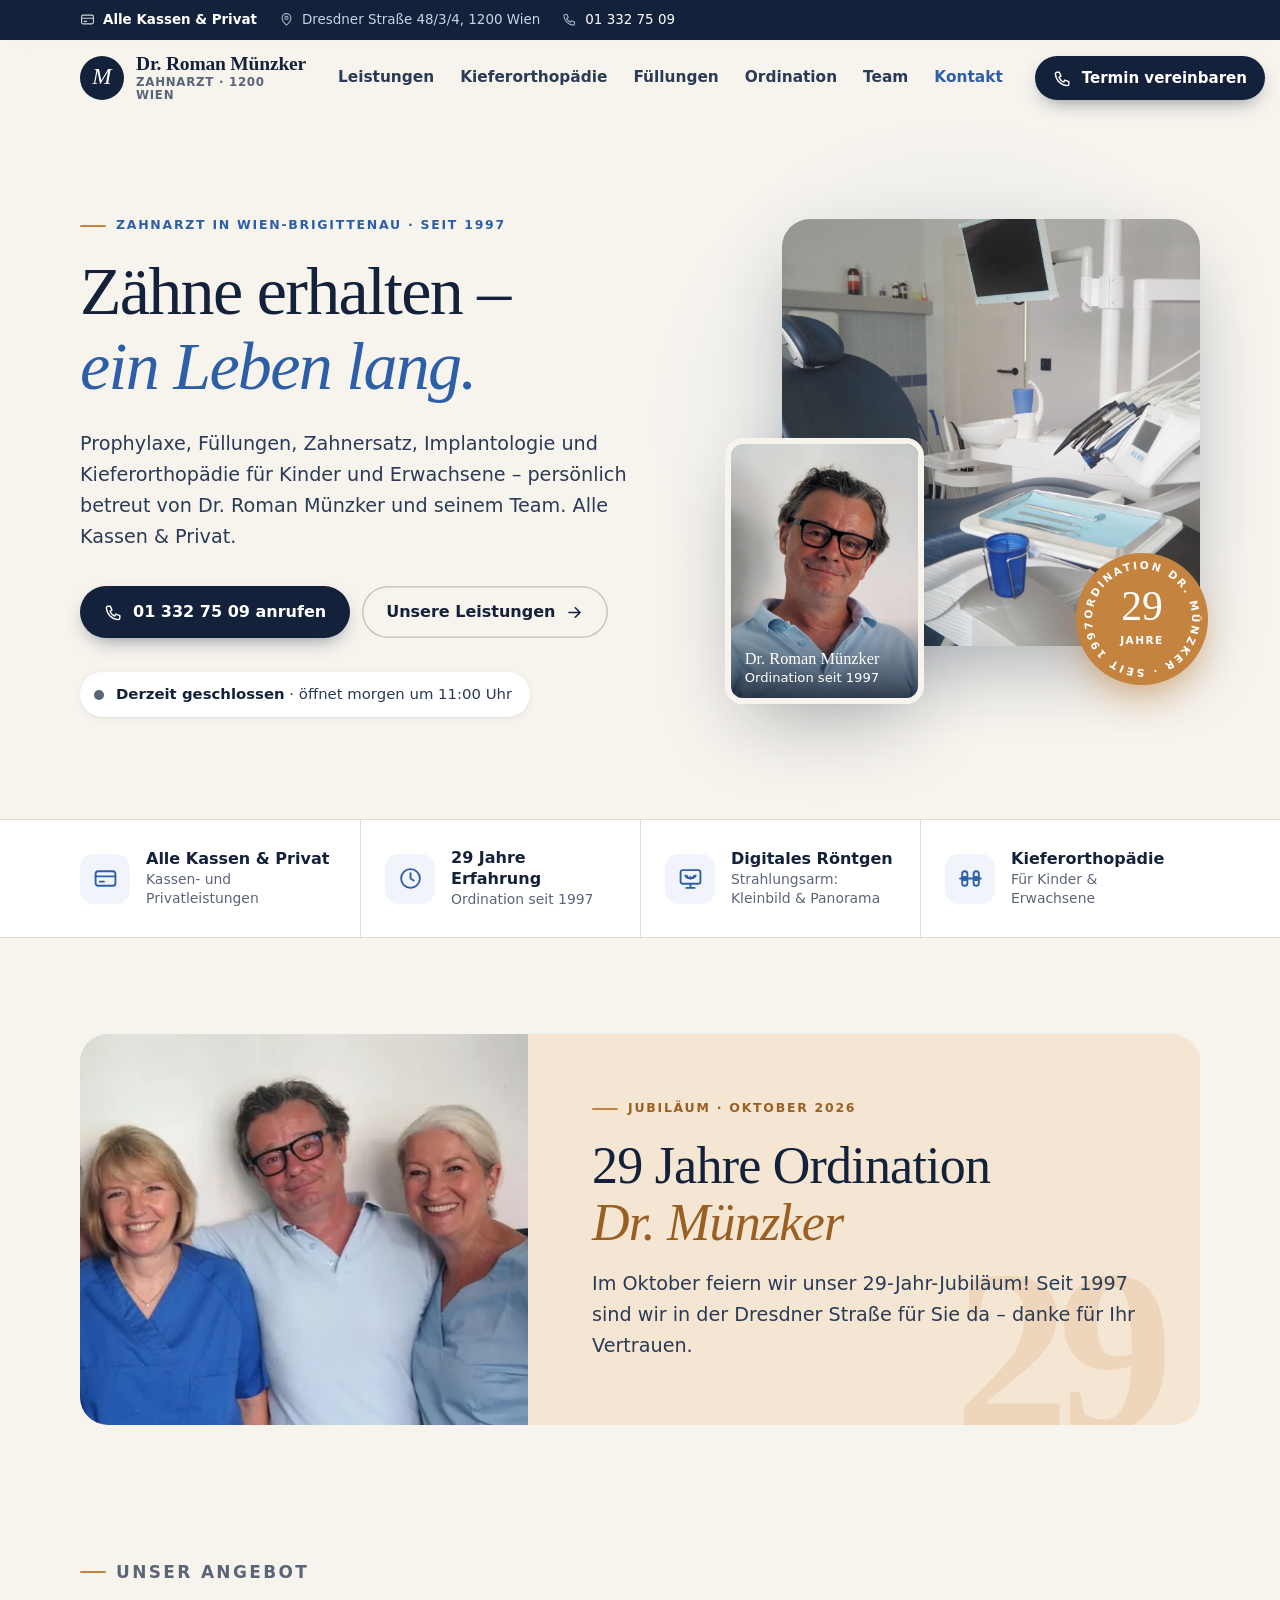
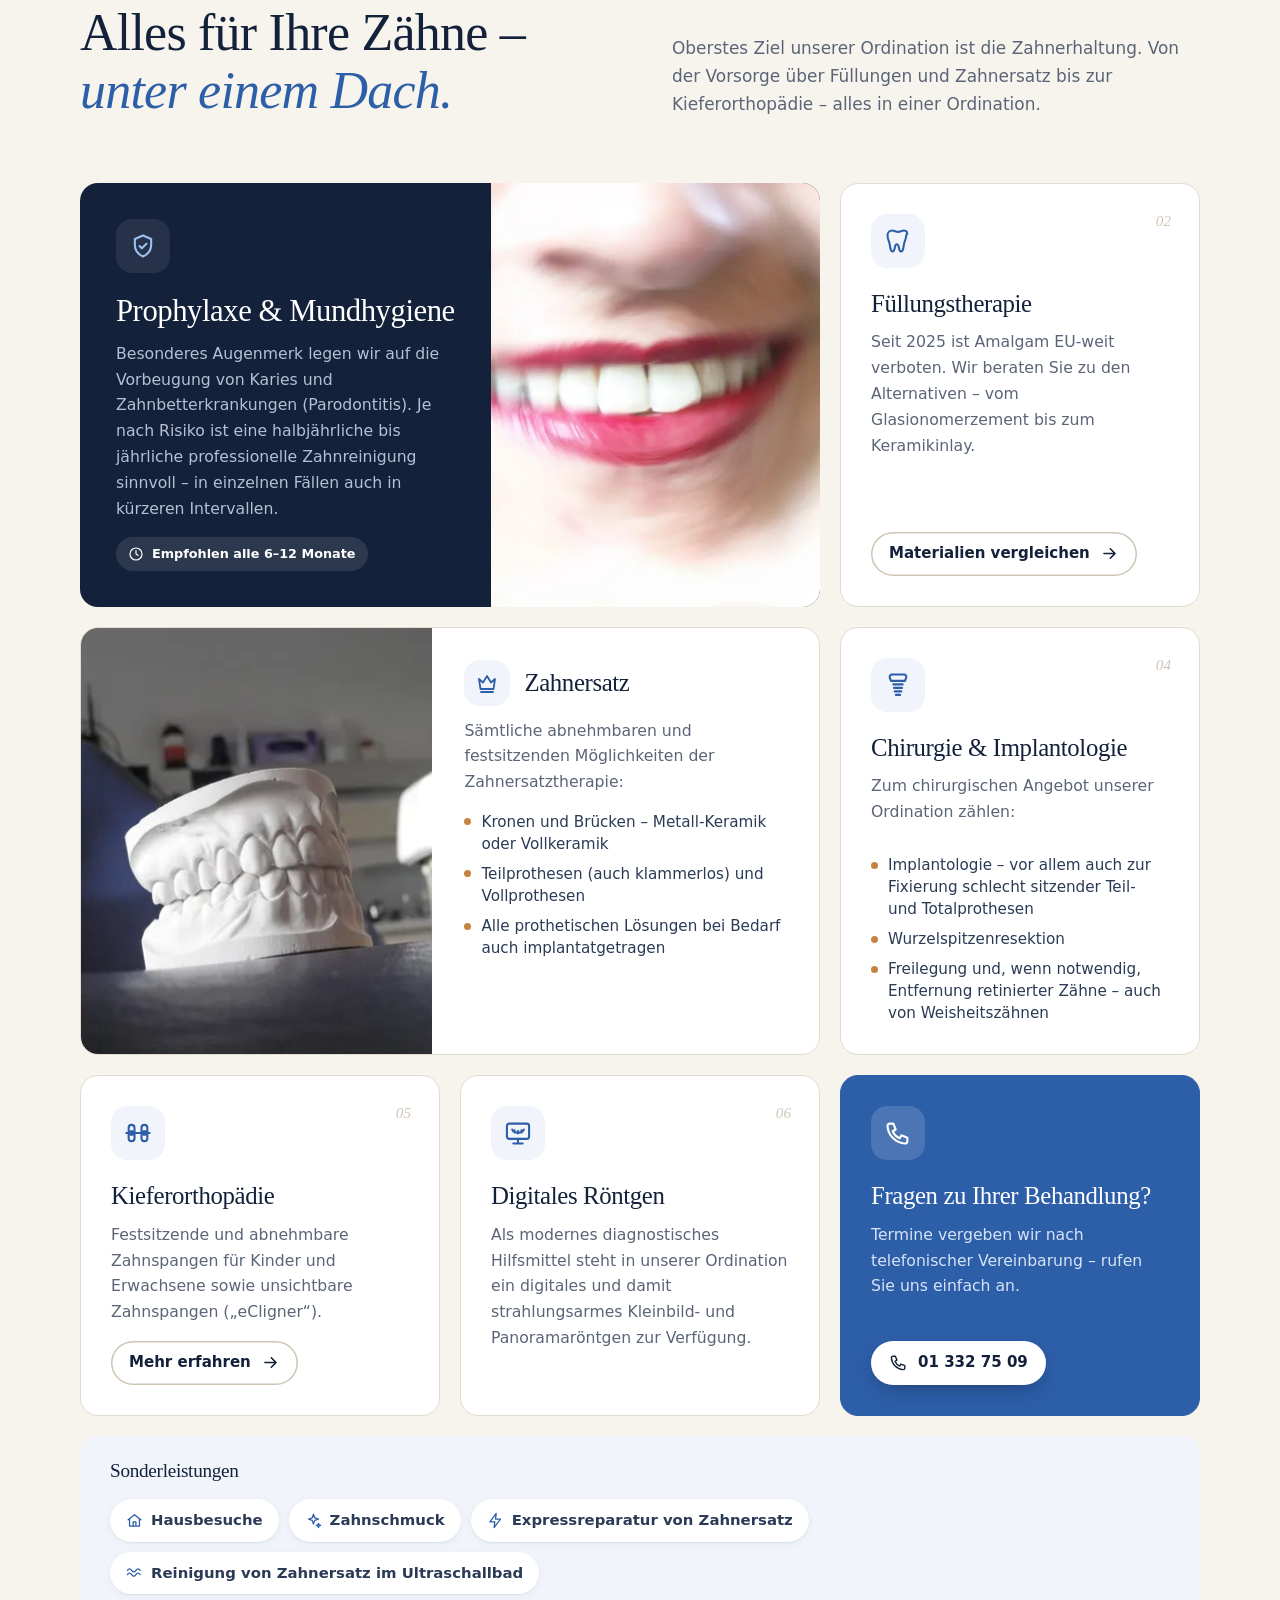
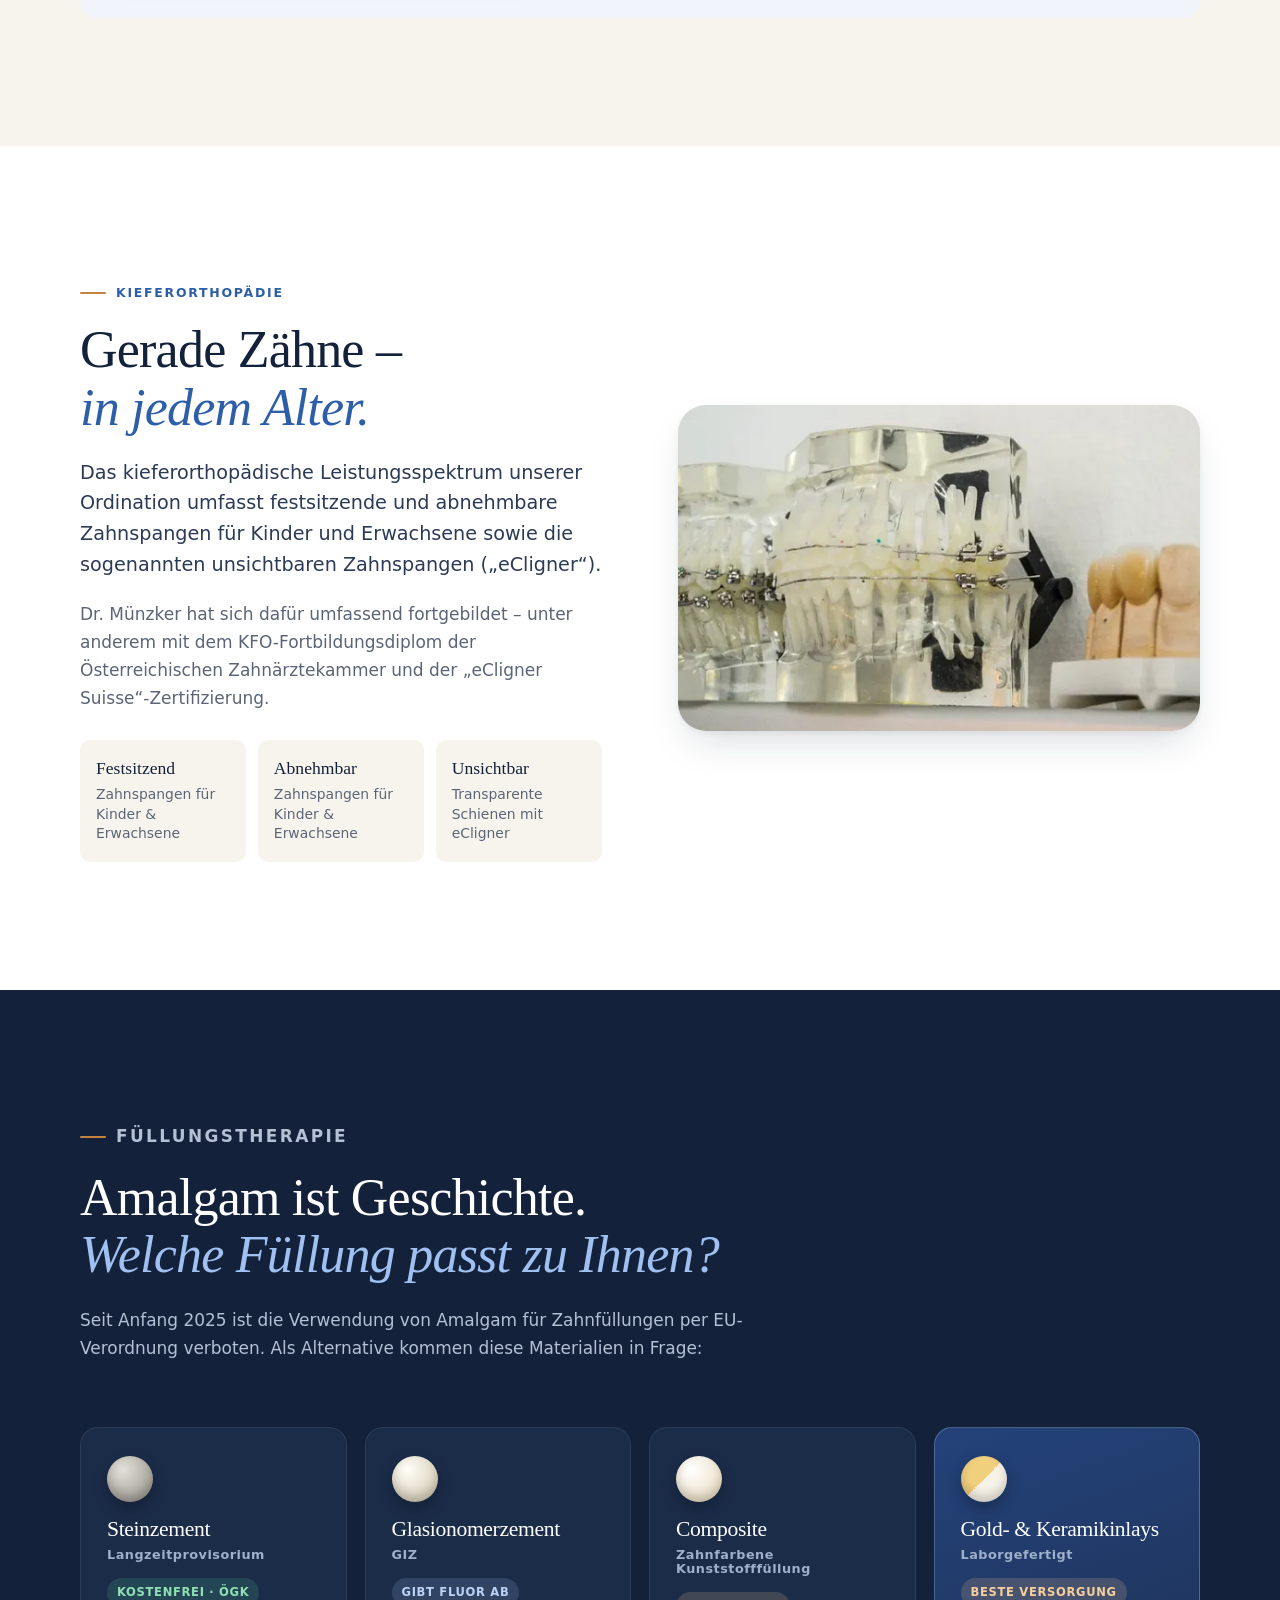
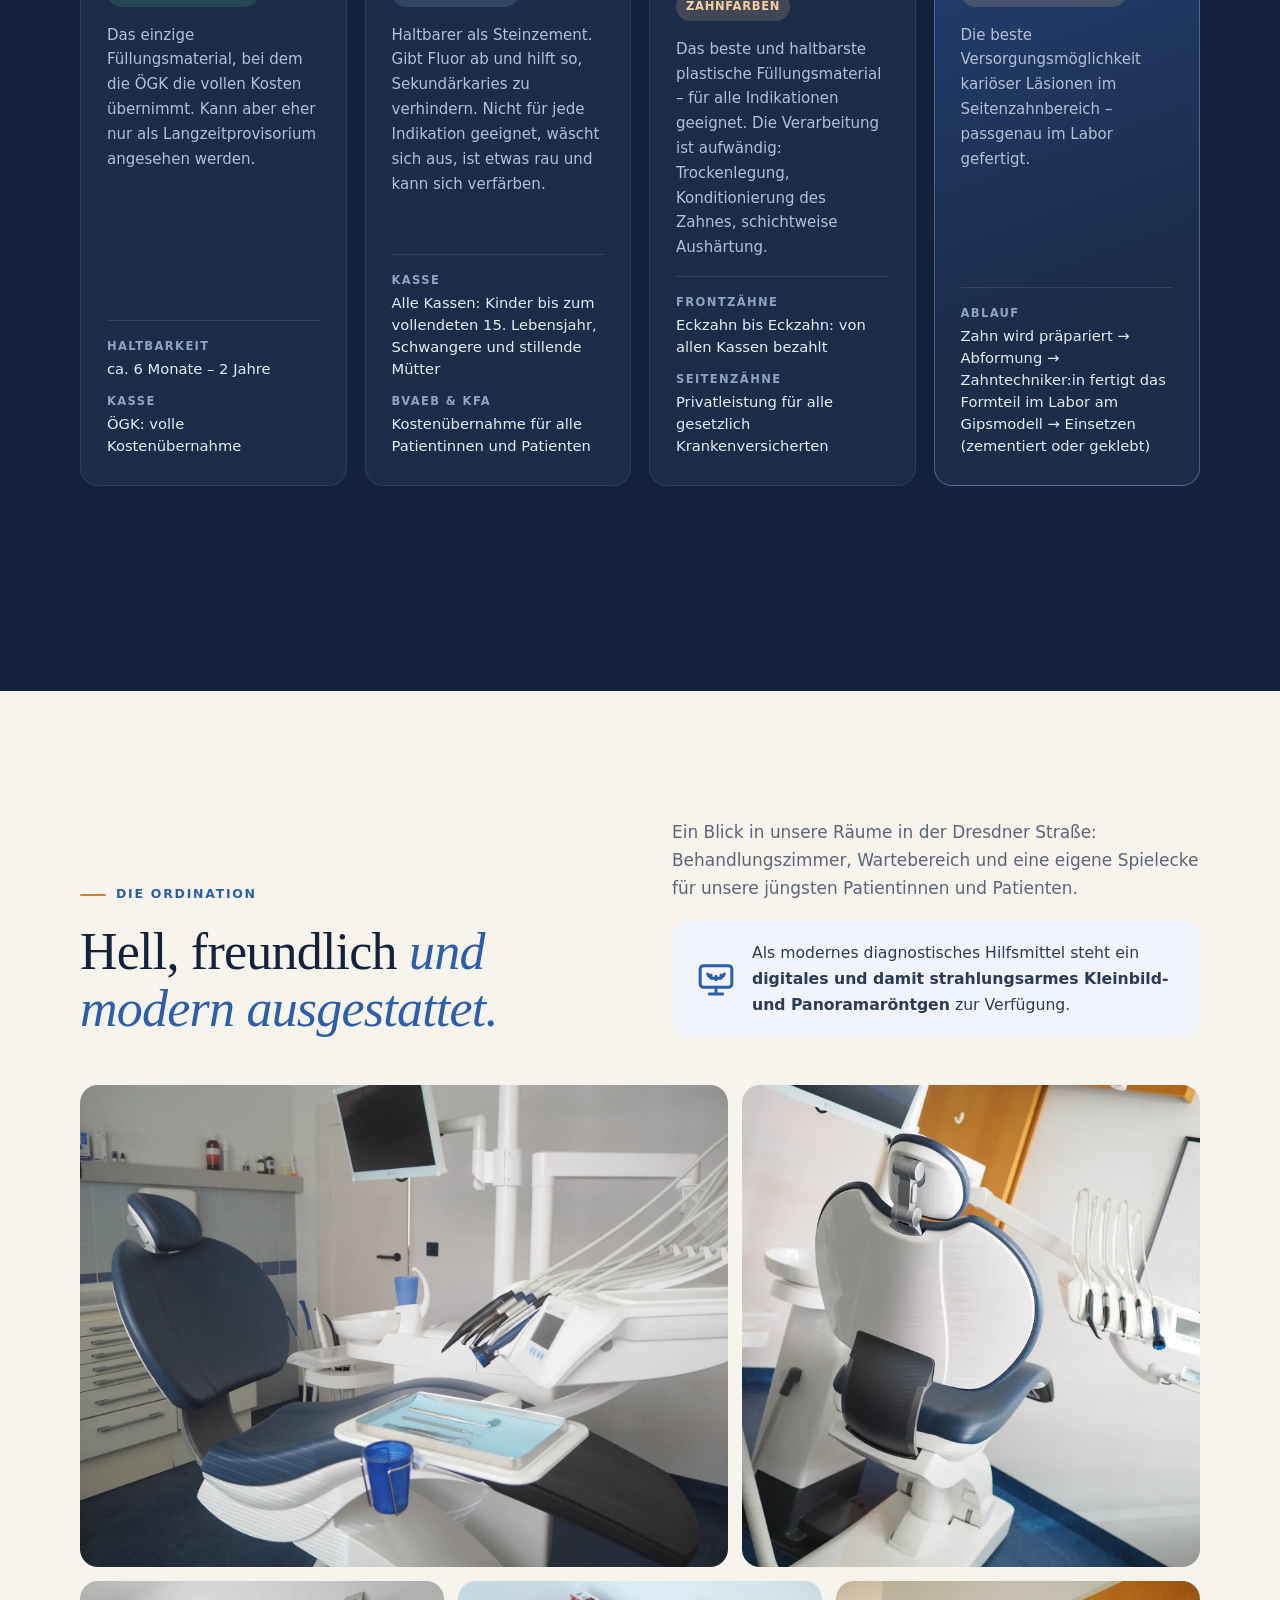
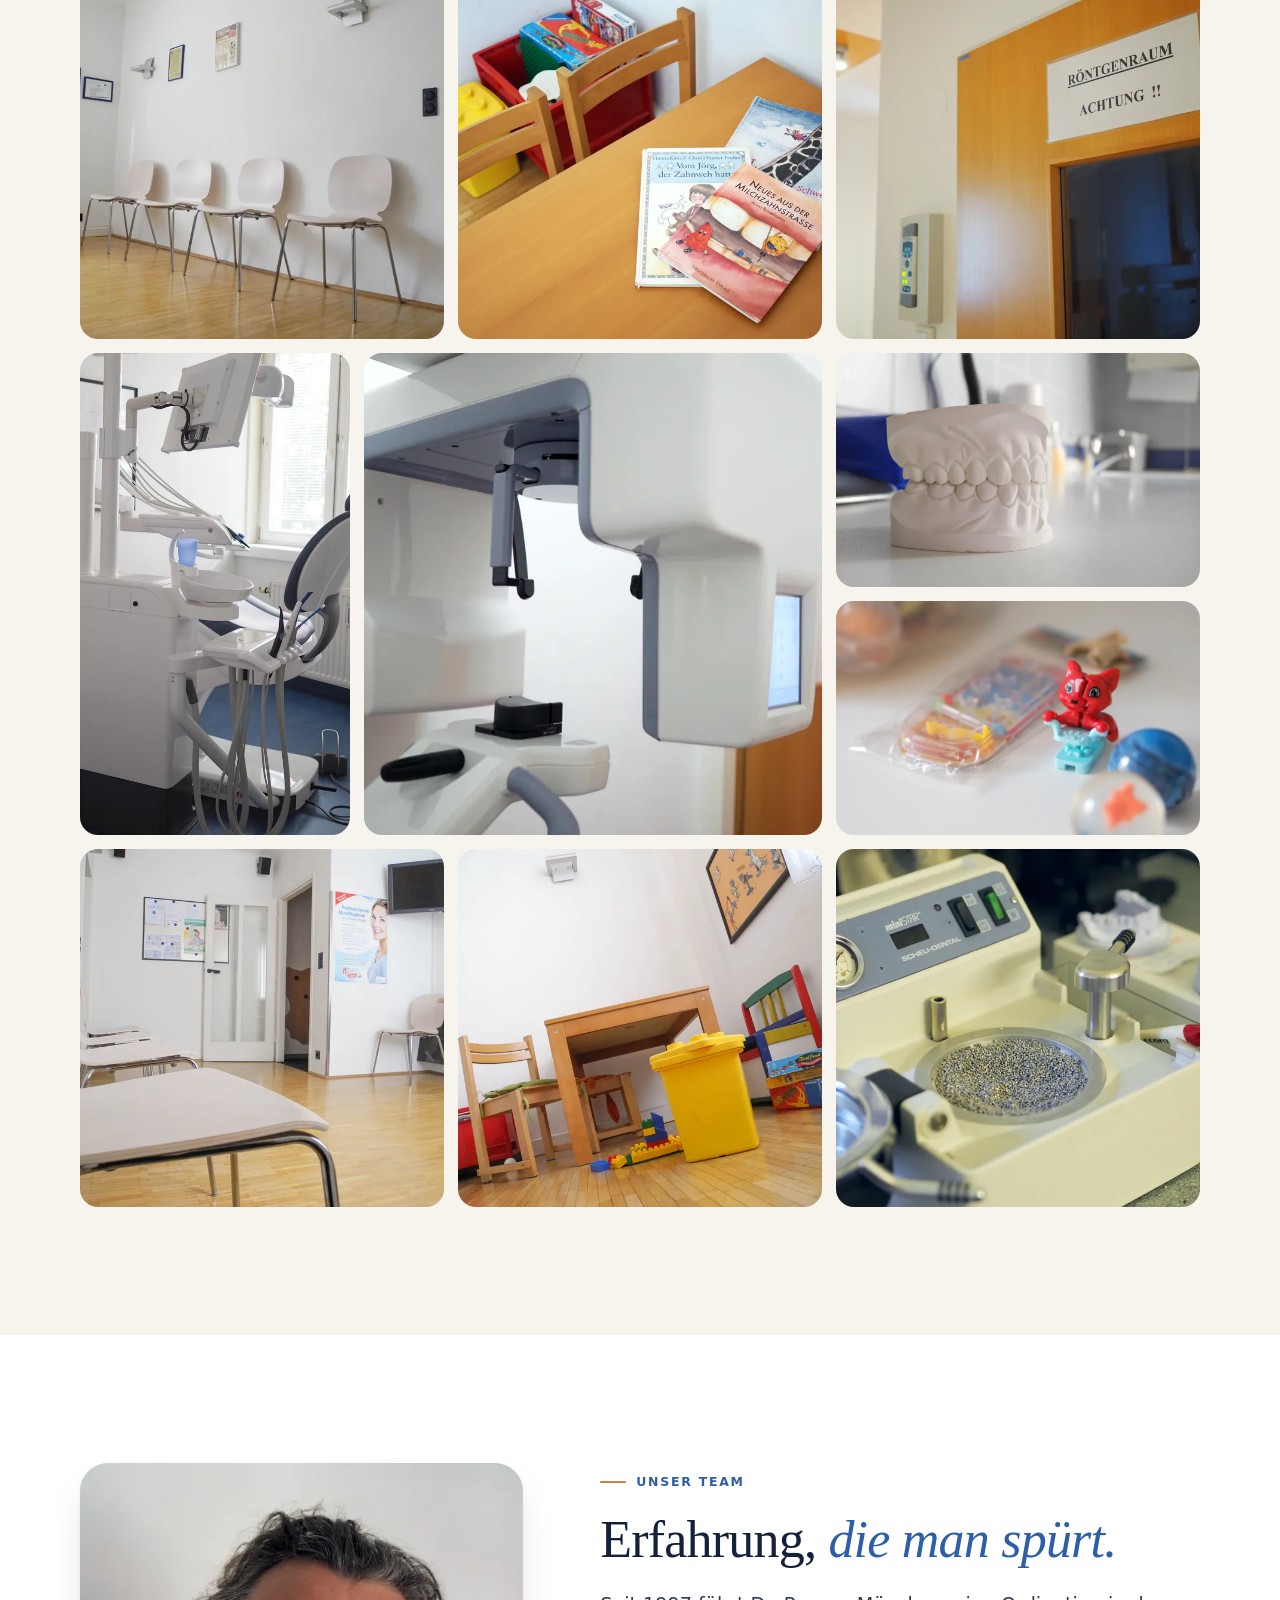
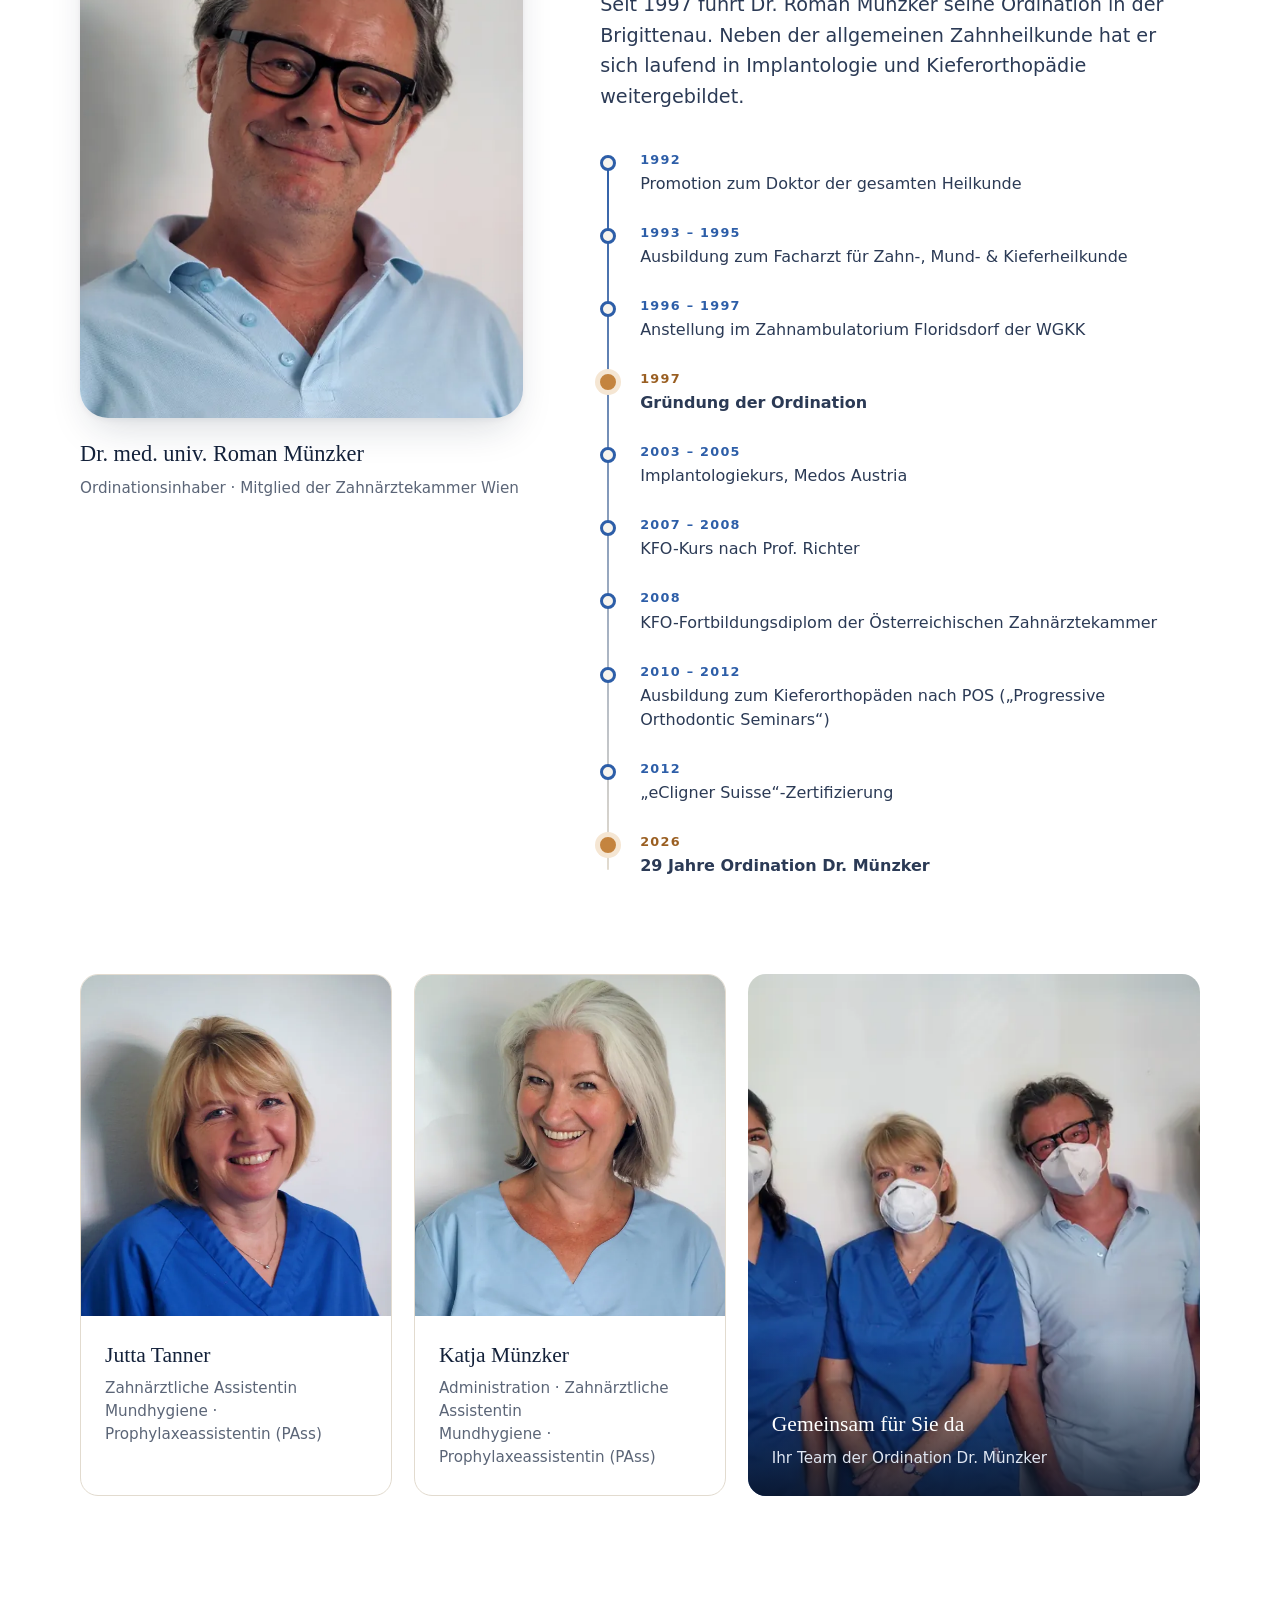
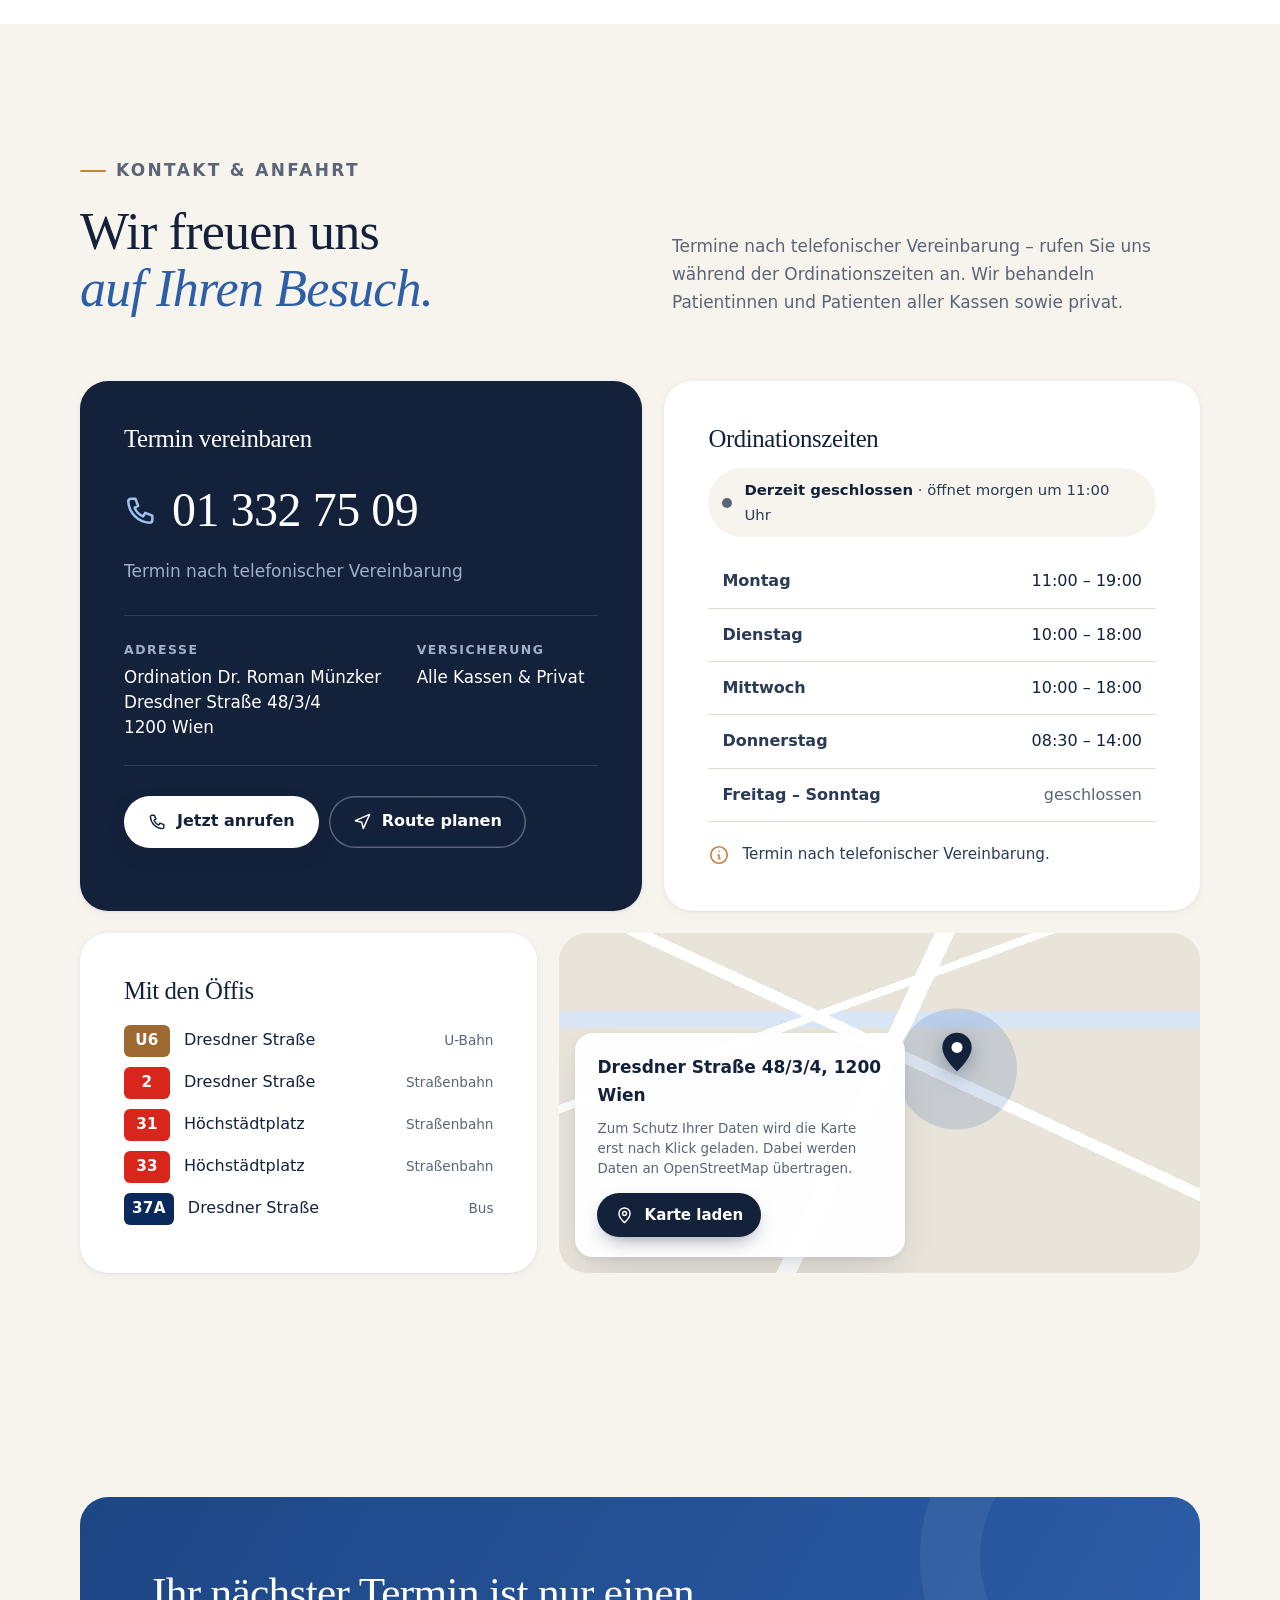
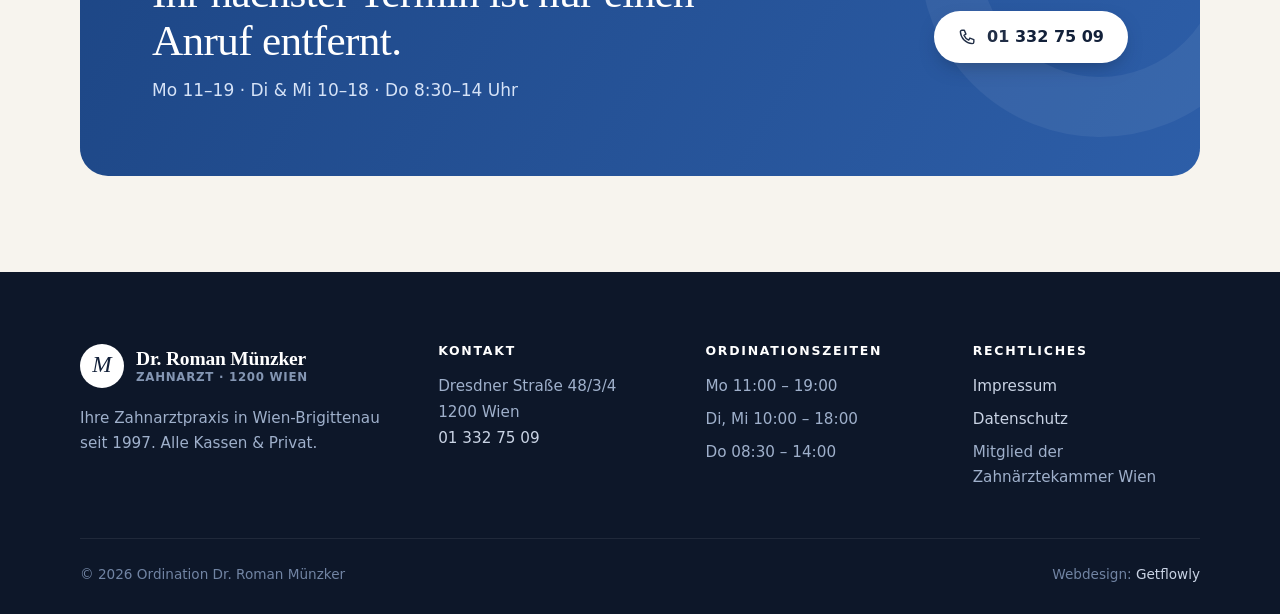
==== index.html @ 6afebc50 "Redesign draft for Ordination Dr. Roman Münzker Static one-page redesign of zahnarzt-muenzker.at: al" ====
<!doctype html>
<html lang="de-AT">
<head>
  <meta charset="utf-8">
  <meta name="viewport" content="width=device-width, initial-scale=1, viewport-fit=cover">
  <title>Zahnarzt Dr. Roman Münzker – Ordination in 1200 Wien · Alle Kassen</title>
  <meta name="description" content="Zahnarztpraxis Dr. Roman Münzker in Wien-Brigittenau seit 1997: Prophylaxe, Füllungen, Zahnersatz, Implantologie und Kieferorthopädie für Kinder und Erwachsene. Alle Kassen &amp; Privat. Tel. 01 332 75 09.">
  <meta name="robots" content="noindex, nofollow">
  <meta name="theme-color" content="#13213a">
  <link rel="canonical" href="https://www.zahnarzt-muenzker.at/">
  <link rel="icon" href="favicon.svg" type="image/svg+xml">
  <meta property="og:type" content="website">
  <meta property="og:locale" content="de_AT">
  <meta property="og:title" content="Zahnarzt Dr. Roman Münzker – 1200 Wien">
  <meta property="og:description" content="Ihre Zahnarztpraxis in der Brigittenau seit 1997. Alle Kassen &amp; Privat.">
  <meta property="og:image" content="assets/img/behandlung-2-1600.webp">
  <link rel="preload" href="assets/fonts/fraunces-latin-wght-normal.woff2" as="font" type="font/woff2" crossorigin>
  <link rel="preload" href="assets/fonts/plus-jakarta-sans-latin-wght-normal.woff2" as="font" type="font/woff2" crossorigin>
  <link rel="stylesheet" href="assets/css/style.css">
  <script type="application/ld+json">
  {
    "@context": "https://schema.org",
    "@type": "Dentist",
    "name": "Ordination Dr. Roman Münzker",
    "url": "https://www.zahnarzt-muenzker.at/",
    "telephone": "+43 1 332 75 09",
    "image": "https://www.zahnarzt-muenzker.at/assets/img/behandlung-2-1600.webp",
    "foundingDate": "1997",
    "address": {
      "@type": "PostalAddress",
      "streetAddress": "Dresdner Straße 48/3/4",
      "postalCode": "1200",
      "addressLocality": "Wien",
      "addressCountry": "AT"
    },
    "geo": { "@type": "GeoCoordinates", "latitude": 48.23748, "longitude": 16.37861 },
    "openingHoursSpecification": [
      { "@type": "OpeningHoursSpecification", "dayOfWeek": "Monday", "opens": "11:00", "closes": "19:00" },
      { "@type": "OpeningHoursSpecification", "dayOfWeek": ["Tuesday", "Wednesday"], "opens": "10:00", "closes": "18:00" },
      { "@type": "OpeningHoursSpecification", "dayOfWeek": "Thursday", "opens": "08:30", "closes": "14:00" }
    ],
    "employee": { "@type": "Person", "name": "Dr. med. univ. Roman Münzker", "jobTitle": "Zahnarzt" }
  }
  </script>
</head>
<body>
  <a class="skip-link" href="#main">Zum Inhalt springen</a>

  <svg width="0" height="0" style="position:absolute" aria-hidden="true">
    <defs>
      <symbol id="i-phone" viewBox="0 0 24 24" fill="none" stroke="currentColor" stroke-width="1.8" stroke-linecap="round" stroke-linejoin="round"><path d="M5 4h3l2 5-2.5 1.5a11 11 0 0 0 6 6L15 14l5 2v3a2 2 0 0 1-2 2A16 16 0 0 1 3 6a2 2 0 0 1 2-2z"/></symbol>
      <symbol id="i-pin" viewBox="0 0 24 24" fill="none" stroke="currentColor" stroke-width="1.8" stroke-linecap="round" stroke-linejoin="round"><path d="M12 21s-7-6.2-7-11.5a7 7 0 0 1 14 0C19 14.8 12 21 12 21z"/><circle cx="12" cy="9.5" r="2.5"/></symbol>
      <symbol id="i-pin-solid" viewBox="0 0 24 24"><path fill="currentColor" d="M12 22s-8-7-8-13a8 8 0 0 1 16 0c0 6-8 13-8 13z"/><circle cx="12" cy="9" r="3" fill="#fff"/></symbol>
      <symbol id="i-clock" viewBox="0 0 24 24" fill="none" stroke="currentColor" stroke-width="1.8" stroke-linecap="round" stroke-linejoin="round"><circle cx="12" cy="12" r="9"/><path d="M12 7v5l3 2"/></symbol>
      <symbol id="i-arrow" viewBox="0 0 24 24" fill="none" stroke="currentColor" stroke-width="2" stroke-linecap="round" stroke-linejoin="round"><path d="M5 12h14M13 6l6 6-6 6"/></symbol>
      <symbol id="i-route" viewBox="0 0 24 24" fill="none" stroke="currentColor" stroke-width="1.8" stroke-linecap="round" stroke-linejoin="round"><path d="M3 11l18-8-8 18-2-8z"/></symbol>
      <symbol id="i-card" viewBox="0 0 24 24" fill="none" stroke="currentColor" stroke-width="1.8" stroke-linecap="round" stroke-linejoin="round"><rect x="2.5" y="5" width="19" height="14" rx="2.5"/><path d="M2.5 10h19M6.5 15h4"/></symbol>
      <symbol id="i-shield" viewBox="0 0 24 24" fill="none" stroke="currentColor" stroke-width="1.8" stroke-linecap="round" stroke-linejoin="round"><path d="M12 3l7 3v5c0 4.5-3 8.3-7 10-4-1.7-7-5.5-7-10V6z"/><path d="M9 12l2 2 4-4"/></symbol>
      <symbol id="i-tooth" viewBox="0 0 24 24" fill="none" stroke="currentColor" stroke-width="1.8" stroke-linecap="round" stroke-linejoin="round"><path d="M7 3C4.8 3 3 4.8 3 7.2c0 2 .6 3.4 1.2 5 .6 1.7.8 3.5 1.2 5.6.3 1.6.8 3.2 2 3.2 1.4 0 1.6-2 1.9-3.6.3-1.4.7-2.6 1.7-2.6s1.4 1.2 1.7 2.6c.3 1.6.5 3.6 1.9 3.6 1.2 0 1.7-1.6 2-3.2.4-2.1.6-3.9 1.2-5.6.6-1.6 1.2-3 1.2-5C21 4.8 19.2 3 17 3c-1.9 0-3 1.2-5 1.2S8.9 3 7 3z"/></symbol>
      <symbol id="i-crown" viewBox="0 0 24 24" fill="none" stroke="currentColor" stroke-width="1.8" stroke-linecap="round" stroke-linejoin="round"><path d="M4 8l4 3.5L12 5l4 6.5L20 8l-1.5 10h-13z"/><path d="M6 21h12"/></symbol>
      <symbol id="i-implant" viewBox="0 0 24 24" fill="none" stroke="currentColor" stroke-width="1.8" stroke-linecap="round" stroke-linejoin="round"><path d="M7 3h10c1.7 0 2.5 1.4 2 2.8L18 8.5H6L5 5.8C4.5 4.4 5.3 3 7 3z"/><path d="M8 11.5h8M8.6 14.5h6.8M9.2 17.5h5.6M10.2 20.5h3.6"/></symbol>
      <symbol id="i-braces" viewBox="0 0 24 24" fill="none" stroke="currentColor" stroke-width="1.8" stroke-linecap="round" stroke-linejoin="round"><path d="M4 7.5c0-1.4 1.1-2.5 2.5-2.5S9 6.1 9 7.5v9C9 17.9 7.9 19 6.5 19S4 17.9 4 16.5zM15 7.5c0-1.4 1.1-2.5 2.5-2.5S20 6.1 20 7.5v9c0 1.4-1.1 2.5-2.5 2.5S15 17.9 15 16.5z"/><path d="M2 12h20"/><rect x="5" y="10.5" width="3" height="3" rx=".6"/><rect x="16" y="10.5" width="3" height="3" rx=".6"/></symbol>
      <symbol id="i-xray" viewBox="0 0 24 24" fill="none" stroke="currentColor" stroke-width="1.8" stroke-linecap="round" stroke-linejoin="round"><rect x="2.5" y="4" width="19" height="13" rx="2"/><path d="M8 21h8M12 17v4"/><path d="M7 9c1.2 3.6 8.8 3.6 10 0M9 9.6v2M12 10.4v2M15 9.6v2"/></symbol>
      <symbol id="i-home" viewBox="0 0 24 24" fill="none" stroke="currentColor" stroke-width="1.8" stroke-linecap="round" stroke-linejoin="round"><path d="M3 11l9-7 9 7"/><path d="M5 10v10h14V10M10 20v-6h4v6"/></symbol>
      <symbol id="i-sparkle" viewBox="0 0 24 24" fill="none" stroke="currentColor" stroke-width="1.8" stroke-linecap="round" stroke-linejoin="round"><path d="M12 3l1.8 5.2L19 10l-5.2 1.8L12 17l-1.8-5.2L5 10l5.2-1.8zM19 16l.8 2.2L22 19l-2.2.8L19 22l-.8-2.2L16 19l2.2-.8z"/></symbol>
      <symbol id="i-bolt" viewBox="0 0 24 24" fill="none" stroke="currentColor" stroke-width="1.8" stroke-linecap="round" stroke-linejoin="round"><path d="M13 2L4 14h7l-1 8 9-12h-7z"/></symbol>
      <symbol id="i-wave" viewBox="0 0 24 24" fill="none" stroke="currentColor" stroke-width="1.8" stroke-linecap="round" stroke-linejoin="round"><path d="M2 9c2-3 4-3 6 0s4 3 6 0 4-3 6 0M2 15c2-3 4-3 6 0s4 3 6 0 4-3 6 0"/></symbol>
      <symbol id="i-info" viewBox="0 0 24 24" fill="none" stroke="currentColor" stroke-width="1.8" stroke-linecap="round" stroke-linejoin="round"><circle cx="12" cy="12" r="9"/><path d="M12 8h.01M11 12h1v4h1"/></symbol>
      <symbol id="i-alert" viewBox="0 0 24 24" fill="none" stroke="currentColor" stroke-width="1.8" stroke-linecap="round" stroke-linejoin="round"><path d="M10.3 3.9L2.4 17.5A2 2 0 0 0 4.1 20.5h15.8a2 2 0 0 0 1.7-3L13.7 3.9a2 2 0 0 0-3.4 0z"/><path d="M12 9v4M12 17h.01"/></symbol>
      <symbol id="i-close" viewBox="0 0 24 24" fill="none" stroke="currentColor" stroke-width="2" stroke-linecap="round"><path d="M6 6l12 12M18 6L6 18"/></symbol>
      <symbol id="i-left" viewBox="0 0 24 24" fill="none" stroke="currentColor" stroke-width="2" stroke-linecap="round" stroke-linejoin="round"><path d="M15 5l-7 7 7 7"/></symbol>
      <symbol id="i-right" viewBox="0 0 24 24" fill="none" stroke="currentColor" stroke-width="2" stroke-linecap="round" stroke-linejoin="round"><path d="M9 5l7 7-7 7"/></symbol>
    </defs>
  </svg>

  <!-- Top bar -->
  <div class="topbar">
    <div class="wrap">
      <div class="topbar__items">
        <span class="badge-kassen"><svg><use href="#i-card"/></svg>Alle Kassen &amp; Privat</span>
        <span class="hide-sm"><svg><use href="#i-pin"/></svg>Dresdner Straße 48/3/4, 1200 Wien</span>
        <span><svg><use href="#i-phone"/></svg><a href="tel:+4313327509">01 332 75 09</a></span>
      </div>
    </div>
  </div>

  <!-- Header -->
  <header class="header" id="header">
    <div class="wrap">
      <a class="brand" href="#top" aria-label="Ordination Dr. Roman Münzker – zur Startseite">
        <span class="brand__mark" aria-hidden="true">M</span>
        <span class="brand__text">
          <span class="brand__name">Dr. Roman Münzker</span>
          <span class="brand__sub">Zahnarzt · 1200 Wien</span>
        </span>
      </a>
      <nav class="nav" id="nav" aria-label="Hauptnavigation">
        <a href="#leistungen">Leistungen</a>
        <a href="#kfo">Kieferorthopädie</a>
        <a href="#fuellungen">Füllungen</a>
        <a href="#ordination">Ordination</a>
        <a href="#team">Team</a>
        <a href="#kontakt">Kontakt</a>
        <a class="btn" href="tel:+4313327509"><svg><use href="#i-phone"/></svg>01 332 75 09</a>
      </nav>
      <a class="btn btn--sm" href="tel:+4313327509"><svg><use href="#i-phone"/></svg>Termin vereinbaren</a>
      <button class="menu-toggle" id="menu-toggle" aria-label="Menü öffnen" aria-expanded="false" aria-controls="nav"><span></span></button>
    </div>
  </header>

  <main id="main">

    <!-- Hero -->
    <section class="hero" id="top">
      <div class="wrap">
        <div>
          <p class="eyebrow reveal"><span>Zahnarzt in Wien-Brigittenau<span class="hide-xs"> · seit 1997</span></span></p>
          <h1 class="reveal" data-delay="1"><span class="line">Zähne erhalten –</span> <em class="line">ein Leben lang.</em></h1>
          <p class="lead reveal" data-delay="2">Prophylaxe, Füllungen, Zahnersatz, Implantologie und Kieferorthopädie für Kinder und Erwachsene – persönlich betreut von Dr.&nbsp;Roman Münzker und seinem Team. Alle Kassen &amp; Privat.</p>
          <div class="hero__ctas reveal" data-delay="3">
            <a class="btn" href="tel:+4313327509"><svg><use href="#i-phone"/></svg>01 332 75 09 anrufen</a>
            <a class="btn btn--ghost" href="#leistungen">Unsere Leistungen <svg><use href="#i-arrow"/></svg></a>
          </div>
          <div class="status reveal" data-delay="3" data-status>
            <span class="status__dot" aria-hidden="true"></span>
            <span data-status-text>Mo 11–19 · Di &amp; Mi 10–18 · Do 8:30–14 Uhr</span>
          </div>
        </div>

        <div class="hero__visual reveal" data-delay="2">
          <div class="hero__img-main">
            <img src="assets/img/behandlung-2-1600.webp"
                 srcset="assets/img/behandlung-2-800.webp 800w, assets/img/behandlung-2-1600.webp 1600w, assets/img/behandlung-2-2200.webp 2200w"
                 sizes="(max-width: 860px) 90vw, 46vw" alt="Heller Behandlungsraum der Ordination mit moderner Behandlungseinheit" width="1600" height="1200" fetchpriority="high">
          </div>
          <figure class="hero__img-side" style="margin:0">
            <img src="assets/img/dr-roman-muenzker-600.webp" alt="Dr. med. univ. Roman Münzker" width="600" height="800">
            <figcaption><b>Dr. Roman Münzker</b>Ordination seit 1997</figcaption>
          </figure>
          <div class="seal" aria-label="29 Jahre Ordination Dr. Münzker">
            <svg viewBox="0 0 132 132" aria-hidden="true">
              <defs><path id="seal-circle" d="M66,66 m-50,0 a50,50 0 1,1 100,0 a50,50 0 1,1 -100,0"/></defs>
              <text><textPath href="#seal-circle">Ordination Dr. Münzker · seit 1997 ·</textPath></text>
            </svg>
            <div><span class="seal__num">29</span><span class="seal__lbl">Jahre</span></div>
          </div>
        </div>
      </div>
    </section>

    <!-- Facts -->
    <div class="facts">
      <div class="wrap">
        <div class="fact reveal"><div class="fact__icon"><svg><use href="#i-card"/></svg></div><div><b>Alle Kassen &amp; Privat</b><span>Kassen- und Privatleistungen</span></div></div>
        <div class="fact reveal" data-delay="1"><div class="fact__icon"><svg><use href="#i-clock"/></svg></div><div><b>29 Jahre Erfahrung</b><span>Ordination seit 1997</span></div></div>
        <div class="fact reveal" data-delay="2"><div class="fact__icon"><svg><use href="#i-xray"/></svg></div><div><b>Digitales Röntgen</b><span>Strahlungsarm: Kleinbild &amp; Panorama</span></div></div>
        <div class="fact reveal" data-delay="3"><div class="fact__icon"><svg><use href="#i-braces"/></svg></div><div><b>Kieferorthopädie</b><span>Für Kinder &amp; Erwachsene</span></div></div>
      </div>
    </div>

    <!-- Jubiläum -->
    <section class="jubilee" aria-labelledby="jubilee-title">
      <div class="wrap">
        <div class="jubilee__card reveal">
          <div class="jubilee__img">
            <img src="assets/img/team-jubilaeum-505.webp" alt="Jutta Tanner, Dr. Roman Münzker und Katja Münzker in der Ordination" width="505" height="473" loading="lazy">
          </div>
          <div class="jubilee__body">
            <span class="jubilee__big" aria-hidden="true">29</span>
            <p class="eyebrow">Jubiläum · Oktober 2026</p>
            <h2 id="jubilee-title">29 Jahre Ordination <em>Dr.&nbsp;Münzker</em></h2>
            <p class="lead">Im Oktober feiern wir unser 29-Jahr-Jubiläum! Seit 1997 sind wir in der Dresdner Straße für Sie da – danke für Ihr Vertrauen.</p>
          </div>
        </div>
      </div>
    </section>

    <!-- Leistungen -->
    <section class="section" id="leistungen" aria-labelledby="leistungen-title">
      <div class="wrap">
        <div class="section-head">
          <div>
            <p class="eyebrow reveal">Unser Angebot</p>
            <h2 id="leistungen-title" class="reveal" data-delay="1">Alles für Ihre Zähne – <em>unter einem Dach.</em></h2>
          </div>
          <p class="reveal" data-delay="2">Oberstes Ziel unserer Ordination ist die Zahnerhaltung. Von der Vorsorge über Füllungen und Zahnersatz bis zur Kieferorthopädie – alles in einer Ordination.</p>
        </div>

        <div class="services">
          <article class="svc svc--feature reveal">
            <div class="svc__content">
              <span class="svc__num">01</span>
              <div class="svc__icon"><svg><use href="#i-shield"/></svg></div>
              <h3>Prophylaxe &amp; Mundhygiene</h3>
              <p>Besonderes Augenmerk legen wir auf die Vorbeugung von Karies und Zahnbetterkrankungen (Parodontitis). Je nach Risiko ist eine halbjährliche bis jährliche professionelle Zahnreinigung sinnvoll – in einzelnen Fällen auch in kürzeren Intervallen.</p>
              <span class="tag"><svg width="16" height="16"><use href="#i-clock"/></svg>Empfohlen alle 6–12 Monate</span>
            </div>
            <div class="svc__media"><img src="assets/img/laecheln-750.webp" alt="Strahlendes Lächeln mit gepflegten Zähnen" width="750" height="563" loading="lazy"></div>
          </article>

          <article class="svc reveal" data-delay="1">
            <span class="svc__num">02</span>
            <div class="svc__icon"><svg><use href="#i-tooth"/></svg></div>
            <h3>Füllungstherapie</h3>
            <p>Seit 2025 ist Amalgam EU-weit verboten. Wir beraten Sie zu den Alternativen – vom Glasionomerzement bis zum Keramikinlay.</p>
            <a class="btn btn--ghost btn--sm" href="#fuellungen" style="margin-top:auto;align-self:flex-start">Materialien vergleichen <svg><use href="#i-arrow"/></svg></a>
          </article>

          <article class="svc svc--photo svc--h reveal">
            <div class="svc__media"><img src="assets/img/zahnmodell-1024.webp" srcset="assets/img/zahnmodell-800.webp 800w, assets/img/zahnmodell-1024.webp 1024w" sizes="(max-width: 560px) 100vw, 50vw" alt="Zahnmodell aus Gips auf dem Behandlungsstuhl" width="1024" height="543" loading="lazy"></div>
            <div class="svc__content">
              <div style="display:flex;align-items:center;gap:14px;margin-bottom:12px"><div class="svc__icon" style="margin:0;width:46px;height:46px"><svg style="width:24px;height:24px"><use href="#i-crown"/></svg></div><h3 style="margin:0">Zahnersatz</h3></div>
              <p>Sämtliche abnehmbaren und festsitzenden Möglichkeiten der Zahnersatztherapie:</p>
              <ul>
                <li>Kronen und Brücken – Metall-Keramik oder Vollkeramik</li>
                <li>Teilprothesen (auch klammerlos) und Vollprothesen</li>
                <li>Alle prothetischen Lösungen bei Bedarf auch implantatgetragen</li>
              </ul>
            </div>
          </article>

          <article class="svc reveal" data-delay="1">
            <span class="svc__num">04</span>
            <div class="svc__icon"><svg><use href="#i-implant"/></svg></div>
            <h3>Chirurgie &amp; Implantologie</h3>
            <p>Zum chirurgischen Angebot unserer Ordination zählen:</p>
            <ul>
              <li>Implantologie – vor allem auch zur Fixierung schlecht sitzender Teil- und Totalprothesen</li>
              <li>Wurzelspitzenresektion</li>
              <li>Freilegung und, wenn notwendig, Entfernung retinierter Zähne – auch von Weisheitszähnen</li>
            </ul>
          </article>

          <article class="svc reveal">
            <span class="svc__num">05</span>
            <div class="svc__icon"><svg><use href="#i-braces"/></svg></div>
            <h3>Kieferorthopädie</h3>
            <p>Festsitzende und abnehmbare Zahnspangen für Kinder und Erwachsene sowie unsichtbare Zahnspangen („eCligner“).</p>
            <a class="btn btn--ghost btn--sm" href="#kfo" style="margin-top:auto;align-self:flex-start">Mehr erfahren <svg><use href="#i-arrow"/></svg></a>
          </article>

          <article class="svc reveal" data-delay="1">
            <span class="svc__num">06</span>
            <div class="svc__icon"><svg><use href="#i-xray"/></svg></div>
            <h3>Digitales Röntgen</h3>
            <p>Als modernes diagnostisches Hilfsmittel steht in unserer Ordination ein digitales und damit strahlungsarmes Kleinbild- und Panoramaröntgen zur Verfügung.</p>
          </article>

          <article class="svc reveal" data-delay="2" style="background:var(--blue);border-color:var(--blue);color:#fff">
            <div class="svc__icon" style="background:rgba(255,255,255,.14);color:#fff"><svg><use href="#i-phone"/></svg></div>
            <h3 style="color:#fff">Fragen zu Ihrer Behandlung?</h3>
            <p style="color:#d6e3f7">Termine vergeben wir nach telefonischer Vereinbarung – rufen Sie uns einfach an.</p>
            <a class="btn btn--light btn--sm" href="tel:+4313327509" style="margin-top:auto;align-self:flex-start"><svg><use href="#i-phone"/></svg>01 332 75 09</a>
          </article>

          <div class="extras reveal">
            <h3>Sonderleistungen</h3>
            <ul class="chips">
              <li><svg><use href="#i-home"/></svg>Hausbesuche</li>
              <li><svg><use href="#i-sparkle"/></svg>Zahnschmuck</li>
              <li><svg><use href="#i-bolt"/></svg>Expressreparatur von Zahnersatz</li>
              <li><svg><use href="#i-wave"/></svg>Reinigung von Zahnersatz im Ultraschallbad</li>
            </ul>
          </div>
        </div>
      </div>
    </section>

    <!-- Kieferorthopädie -->
    <section class="section section--white" id="kfo" aria-labelledby="kfo-title">
      <div class="wrap kfo">
        <div>
          <p class="eyebrow reveal">Kieferorthopädie</p>
          <h2 id="kfo-title" class="reveal" data-delay="1">Gerade Zähne – <em class="br">in jedem Alter.</em></h2>
          <p class="lead reveal" data-delay="2" style="margin-top:22px">Das kieferorthopädische Leistungsspektrum unserer Ordination umfasst festsitzende und abnehmbare Zahnspangen für Kinder und Erwachsene sowie die sogenannten unsichtbaren Zahnspangen („eCligner“).</p>
          <p class="muted reveal" data-delay="2">Dr. Münzker hat sich dafür umfassend fortgebildet – unter anderem mit dem KFO-Fortbildungsdiplom der Österreichischen Zahnärztekammer und der „eCligner Suisse“-Zertifizierung.</p>
          <div class="kfo__grid">
            <div class="kfo__item reveal"><b>Festsitzend</b><span>Zahnspangen für Kinder &amp; Erwachsene</span></div>
            <div class="kfo__item reveal" data-delay="1"><b>Abnehmbar</b><span>Zahnspangen für Kinder &amp; Erwachsene</span></div>
            <div class="kfo__item reveal" data-delay="2"><b>Unsichtbar</b><span>Transparente Schienen mit eCligner</span></div>
          </div>
        </div>
        <div class="kfo__media reveal" data-delay="1">
          <img src="assets/img/kieferorthopaedie-1024.webp" srcset="assets/img/kieferorthopaedie-800.webp 800w, assets/img/kieferorthopaedie-1024.webp 1024w" sizes="(max-width: 860px) 100vw, 45vw" alt="Kieferorthopädische Modelle und transparente Zahnschienen" width="1024" height="452" loading="lazy">
        </div>
      </div>
    </section>

    <!-- Füllungen -->
    <section class="section section--ink" id="fuellungen" aria-labelledby="fuellungen-title">
      <div class="wrap">
        <div class="section-head section-head--stack">
          <div>
            <p class="eyebrow reveal">Füllungstherapie</p>
            <h2 id="fuellungen-title" class="reveal" data-delay="1">Amalgam ist Geschichte. <em class="br">Welche Füllung passt zu Ihnen?</em></h2>
          </div>
          <p class="reveal" data-delay="2">Seit Anfang 2025 ist die Verwendung von Amalgam für Zahnfüllungen per EU-Verordnung verboten. Als Alternative kommen diese Materialien in Frage:</p>
        </div>

        <div class="fillings">
          <article class="fill reveal">
            <div class="fill__swatch" style="background:radial-gradient(circle at 35% 30%,#e3e0d8,#8f8b82)"></div>
            <h3>Steinzement<small>Langzeitprovisorium</small></h3>
            <span class="pill pill--green">Kostenfrei · ÖGK</span>
            <p>Das einzige Füllungsmaterial, bei dem die ÖGK die vollen Kosten übernimmt. Kann aber eher nur als Langzeitprovisorium angesehen werden.</p>
            <dl>
              <div><dt>Haltbarkeit</dt><dd>ca. 6 Monate – 2 Jahre</dd></div>
              <div><dt>Kasse</dt><dd>ÖGK: volle Kostenübernahme</dd></div>
            </dl>
          </article>

          <article class="fill reveal" data-delay="1">
            <div class="fill__swatch" style="background:radial-gradient(circle at 35% 30%,#fffdf6,#cbc1a8)"></div>
            <h3>Glasionomer&shy;zement<small>GIZ</small></h3>
            <span class="pill pill--blue">Gibt Fluor ab</span>
            <p>Haltbarer als Steinzement. Gibt Fluor ab und hilft so, Sekundärkaries zu verhindern. Nicht für jede Indikation geeignet, wäscht sich aus, ist etwas rau und kann sich verfärben.</p>
            <dl>
              <div><dt>Kasse</dt><dd>Alle Kassen: Kinder bis zum vollendeten 15. Lebensjahr, Schwangere und stillende Mütter</dd></div>
              <div><dt>BVAEB &amp; KFA</dt><dd>Kostenübernahme für alle Patientinnen und Patienten</dd></div>
            </dl>
          </article>

          <article class="fill reveal" data-delay="2">
            <div class="fill__swatch" style="background:radial-gradient(circle at 35% 30%,#ffffff,#e6d6b6)"></div>
            <h3>Composite<small>Zahnfarbene Kunststofffüllung</small></h3>
            <span class="pill pill--gold">Zahnfarben</span>
            <p>Das beste und haltbarste plastische Füllungsmaterial – für alle Indikationen geeignet. Die Verarbeitung ist aufwändig: Trockenlegung, Konditionierung des Zahnes, schichtweise Aushärtung.</p>
            <dl>
              <div><dt>Frontzähne</dt><dd>Eckzahn bis Eckzahn: von allen Kassen bezahlt</dd></div>
              <div><dt>Seitenzähne</dt><dd>Privatleistung für alle gesetzlich Krankenversicherten</dd></div>
            </dl>
          </article>

          <article class="fill fill--best reveal" data-delay="3">
            <div class="fill__swatch" style="background:linear-gradient(135deg,#f0cf7d 0 50%,#f7f2e7 50%)"></div>
            <h3>Gold- &amp; Keramik&shy;inlays<small>Laborgefertigt</small></h3>
            <span class="pill pill--gold">Beste Versorgung</span>
            <p>Die beste Versorgungsmöglichkeit kariöser Läsionen im Seitenzahnbereich – passgenau im Labor gefertigt.</p>
            <dl>
              <div><dt>Ablauf</dt><dd>Zahn wird präpariert → Abformung → Zahntechniker:in fertigt das Formteil im Labor am Gipsmodell → Einsetzen (zementiert oder geklebt)</dd></div>
            </dl>
          </article>
        </div>
        <p class="fillings__foot reveal">Welche Lösung für Ihren Zahn sinnvoll ist, besprechen wir gerne persönlich mit Ihnen in der Ordination.</p>
      </div>
    </section>

    <!-- Ordination -->
    <section class="section" id="ordination" aria-labelledby="ordination-title">
      <div class="wrap">
        <div class="ordi-intro">
          <div>
            <p class="eyebrow reveal">Die Ordination</p>
            <h2 id="ordination-title" class="reveal" data-delay="1">Hell, freundlich <em>und modern ausgestattet.</em></h2>
          </div>
          <div class="reveal" data-delay="2">
            <p class="muted" style="font-size:1.06rem">Ein Blick in unsere Räume in der Dresdner Straße: Behandlungszimmer, Wartebereich und eine eigene Spielecke für unsere jüngsten Patientinnen und Patienten.</p>
            <div class="xray">
              <svg><use href="#i-xray"/></svg>
              <p>Als modernes diagnostisches Hilfsmittel steht ein <strong>digitales und damit strahlungsarmes Kleinbild- und Panoramaröntgen</strong> zur Verfügung.</p>
            </div>
          </div>
        </div>

        <div class="gallery" id="gallery">
          <button class="g g1 reveal" data-full="assets/img/behandlung-2-2200.webp"><img src="assets/img/behandlung-2-1600.webp" alt="Behandlungsraum mit Behandlungseinheit und Monitor" loading="lazy" width="1600" height="1200"><span class="cap">Behandlungsraum</span></button>
          <button class="g g2 reveal" data-delay="1" data-full="assets/img/behandlung-1-1400.webp"><img src="assets/img/behandlung-1-700.webp" alt="Behandlungsstuhl im Detail" loading="lazy" width="700" height="911"><span class="cap">Behandlungseinheit</span></button>
          <button class="g g3 reveal" data-full="assets/img/wartezimmer-1-1024.webp"><img src="assets/img/wartezimmer-1-800.webp" alt="Heller Wartebereich mit Stühlen" loading="lazy" width="800" height="570"><span class="cap">Wartebereich</span></button>
          <button class="g g4 reveal" data-delay="1" data-full="assets/img/kinderecke-2-1600.webp"><img src="assets/img/kinderecke-2-800.webp" alt="Kinderbücher über Zähne auf dem Kindertisch" loading="lazy" width="800" height="600"><span class="cap">Kinderecke</span></button>
          <button class="g g5 reveal" data-delay="2" data-full="assets/img/roentgenraum-1600.webp"><img src="assets/img/roentgenraum-800.webp" alt="Eingang zum Röntgenraum" loading="lazy" width="800" height="600"><span class="cap">Röntgenraum</span></button>
          <button class="g g6 reveal" data-full="assets/img/behandlung-3-1400.webp"><img src="assets/img/behandlung-3-700.webp" alt="Zweiter Behandlungsraum mit Fenster" loading="lazy" width="700" height="933"><span class="cap">Behandlungsraum</span></button>
          <button class="g g7 reveal" data-delay="1" data-full="assets/img/panoramaroentgen-1600.webp"><img src="assets/img/panoramaroentgen-800.webp" alt="Digitales Panoramaröntgengerät" loading="lazy" width="800" height="624"><span class="cap">Panoramaröntgen</span></button>
          <button class="g g8 reveal" data-delay="2" data-full="assets/img/modell-1024.webp"><img src="assets/img/modell-800.webp" alt="Gipsmodell eines Gebisses" loading="lazy" width="800" height="503"><span class="cap">Zahnmodell</span></button>
          <button class="g g9 reveal" data-delay="2" data-full="assets/img/kinderecke-3-1600.webp"><img src="assets/img/kinderecke-3-800.webp" alt="Kleine Spielsachen für Kinder" loading="lazy" width="800" height="600"><span class="cap">Für die Kleinen</span></button>
          <button class="g g10 reveal" data-full="assets/img/wartezimmer-2-1024.webp"><img src="assets/img/wartezimmer-2-800.webp" alt="Wartebereich mit Bildschirm und Informationen" loading="lazy" width="800" height="610"><span class="cap">Wartebereich</span></button>
          <button class="g g11 reveal" data-delay="1" data-full="assets/img/kinderecke-1-1024.webp"><img src="assets/img/kinderecke-1-800.webp" alt="Spielecke mit Kindertisch und Spielzeug" loading="lazy" width="800" height="600"><span class="cap">Spielecke</span></button>
          <button class="g g12 reveal" data-delay="2" data-full="assets/img/praxislabor-1600.webp"><img src="assets/img/praxislabor-800.webp" alt="Technisches Gerät in der Ordination" loading="lazy" width="800" height="600"><span class="cap">Technik</span></button>
        </div>
      </div>
    </section>

    <!-- Team -->
    <section class="section section--white" id="team" aria-labelledby="team-title">
      <div class="wrap">
        <div class="doctor">
          <figure class="doctor__photo reveal" style="margin:0">
            <img src="assets/img/dr-roman-muenzker-1200.webp" srcset="assets/img/dr-roman-muenzker-600.webp 600w, assets/img/dr-roman-muenzker-1200.webp 1200w" sizes="(max-width: 860px) 90vw, 40vw" alt="Porträt Dr. med. univ. Roman Münzker" width="1200" height="1600" loading="lazy">
            <figcaption><b>Dr. med. univ. Roman Münzker</b><span>Ordinationsinhaber · Mitglied der Zahnärztekammer Wien</span></figcaption>
          </figure>
          <div class="doctor__text">
            <p class="eyebrow reveal">Unser Team</p>
            <h2 id="team-title" class="reveal" data-delay="1">Erfahrung, <em>die man spürt.</em></h2>
            <p class="lead reveal" data-delay="2" style="margin-top:22px">Seit 1997 führt Dr. Roman Münzker seine Ordination in der Brigittenau. Neben der allgemeinen Zahnheilkunde hat er sich laufend in Implantologie und Kieferorthopädie weitergebildet.</p>
            <ol class="timeline">
              <li class="reveal"><time>1992</time><p>Promotion zum Doktor der gesamten Heilkunde</p></li>
              <li class="reveal"><time>1993 – 1995</time><p>Ausbildung zum Facharzt für Zahn-, Mund- &amp; Kieferheilkunde</p></li>
              <li class="reveal"><time>1996 – 1997</time><p>Anstellung im Zahnambulatorium Floridsdorf der WGKK</p></li>
              <li class="reveal is-key"><time>1997</time><p><strong>Gründung der Ordination</strong></p></li>
              <li class="reveal"><time>2003 – 2005</time><p>Implantologiekurs, Medos Austria</p></li>
              <li class="reveal"><time>2007 – 2008</time><p>KFO-Kurs nach Prof. Richter</p></li>
              <li class="reveal"><time>2008</time><p>KFO-Fortbildungsdiplom der Österreichischen Zahnärztekammer</p></li>
              <li class="reveal"><time>2010 – 2012</time><p>Ausbildung zum Kieferorthopäden nach POS („Progressive Orthodontic Seminars“)</p></li>
              <li class="reveal"><time>2012</time><p>„eCligner Suisse“-Zertifizierung</p></li>
              <li class="reveal is-key"><time>2026</time><p><strong>29 Jahre Ordination Dr. Münzker</strong></p></li>
            </ol>
          </div>
        </div>

        <div class="team">
          <article class="member reveal">
            <div class="member__img"><img src="assets/img/jutta-tanner-600.webp" srcset="assets/img/jutta-tanner-600.webp 600w, assets/img/jutta-tanner-1000.webp 1000w" sizes="(max-width: 560px) 100vw, 33vw" alt="Porträt Jutta Tanner" width="600" height="800" loading="lazy"></div>
            <div class="member__body"><b>Jutta Tanner</b><span>Zahnärztliche Assistentin<br>Mundhygiene · Prophylaxeassistentin (PAss)</span></div>
          </article>
          <article class="member reveal" data-delay="1">
            <div class="member__img"><img src="assets/img/katja-muenzker-600.webp" srcset="assets/img/katja-muenzker-600.webp 600w, assets/img/katja-muenzker-1000.webp 1000w" sizes="(max-width: 560px) 100vw, 33vw" alt="Porträt Katja Münzker" width="600" height="800" loading="lazy"></div>
            <div class="member__body"><b>Katja Münzker</b><span>Administration · Zahnärztliche Assistentin<br>Mundhygiene · Prophylaxeassistentin (PAss)</span></div>
          </article>
          <article class="member member--group reveal" data-delay="2">
            <div class="member__img"><img src="assets/img/team-gruppe-800.webp" srcset="assets/img/team-gruppe-800.webp 800w, assets/img/team-gruppe-1600.webp 1600w" sizes="(max-width: 860px) 100vw, 33vw" alt="Das Team der Ordination Dr. Münzker" width="800" height="600" loading="lazy"></div>
            <div class="member__body"><b>Gemeinsam für Sie da</b><span>Ihr Team der Ordination Dr. Münzker</span></div>
          </article>
        </div>
      </div>
    </section>

    <!-- Kontakt -->
    <section class="section" id="kontakt" aria-labelledby="kontakt-title">
      <div class="wrap">
        <div class="section-head">
          <div>
            <p class="eyebrow reveal">Kontakt &amp; Anfahrt</p>
            <h2 id="kontakt-title" class="reveal" data-delay="1">Wir freuen uns <em class="br">auf Ihren Besuch.</em></h2>
          </div>
          <p class="reveal" data-delay="2">Termine nach telefonischer Vereinbarung – rufen Sie uns während der Ordinationszeiten an. Wir behandeln Patientinnen und Patienten aller Kassen sowie privat.</p>
        </div>

        <div class="contact">
          <div class="card card--ink reveal">
            <h3>Termin vereinbaren</h3>
            <a class="phone-big" href="tel:+4313327509"><svg><use href="#i-phone"/></svg>01 332 75 09</a>
            <p class="muted">Termin nach telefonischer Vereinbarung</p>
            <div class="contact__addr">
              <div><b>Adresse</b><address>Ordination Dr. Roman Münzker<br>Dresdner Straße 48/3/4<br>1200 Wien</address></div>
              <div><b>Versicherung</b><address>Alle Kassen &amp; Privat</address></div>
            </div>
            <div class="contact__btns">
              <a class="btn btn--light" href="tel:+4313327509"><svg><use href="#i-phone"/></svg>Jetzt anrufen</a>
              <a class="btn btn--ghost" style="--fg:#fff;box-shadow:inset 0 0 0 1.5px rgba(255,255,255,.3)" href="https://www.google.com/maps/dir/?api=1&amp;destination=Dresdner+Stra%C3%9Fe+48%2C+1200+Wien" target="_blank" rel="noopener"><svg><use href="#i-route"/></svg>Route planen</a>
            </div>
          </div>

          <div class="card reveal" data-delay="1">
            <h3>Ordinationszeiten</h3>
            <div class="status" data-status style="margin-top:16px;box-shadow:none;background:var(--paper)">
              <span class="status__dot" aria-hidden="true"></span>
              <span data-status-text>Termin nach telefonischer Vereinbarung</span>
            </div>
            <table class="hours">
              <caption class="sr-only">Ordinationszeiten</caption>
              <tbody>
                <tr data-day="1"><th scope="row">Montag</th><td>11:00 – 19:00</td></tr>
                <tr data-day="2"><th scope="row">Dienstag</th><td>10:00 – 18:00</td></tr>
                <tr data-day="3"><th scope="row">Mittwoch</th><td>10:00 – 18:00</td></tr>
                <tr data-day="4"><th scope="row">Donnerstag</th><td>08:30 – 14:00</td></tr>
                <tr data-day="5,6,0" class="is-closed"><th scope="row">Freitag – Sonntag</th><td>geschlossen</td></tr>
              </tbody>
            </table>
            <p class="hours__note"><svg><use href="#i-info"/></svg>Termin nach telefonischer Vereinbarung.</p>
          </div>

          <div class="transit">
            <div class="card reveal">
              <h3>Mit den Öffis</h3>
              <ul class="lines">
                <li><span class="line-badge line-badge--u6">U6</span>Dresdner Straße<small>U-Bahn</small></li>
                <li><span class="line-badge line-badge--tram">2</span>Dresdner Straße<small>Straßenbahn</small></li>
                <li><span class="line-badge line-badge--tram">31</span>Höchstädtplatz<small>Straßenbahn</small></li>
                <li><span class="line-badge line-badge--tram">33</span>Höchstädtplatz<small>Straßenbahn</small></li>
                <li><span class="line-badge line-badge--bus">37A</span>Dresdner Straße<small>Bus</small></li>
              </ul>
            </div>
            <div class="map reveal" data-delay="1" id="map">
              <span class="map__pin" aria-hidden="true"><svg><use href="#i-pin-solid"/></svg></span>
              <div class="map__panel">
                <b>Dresdner Straße 48/3/4, 1200 Wien</b>
                <p>Zum Schutz Ihrer Daten wird die Karte erst nach Klick geladen. Dabei werden Daten an OpenStreetMap übertragen.</p>
                <button class="btn btn--sm" id="map-load" type="button"><svg><use href="#i-pin"/></svg>Karte laden</button>
              </div>
            </div>
          </div>
        </div>
      </div>
    </section>

    <!-- CTA -->
    <section class="cta-band">
      <div class="wrap">
        <div class="cta-band__inner reveal">
          <div>
            <h2>Ihr nächster Termin ist nur einen Anruf entfernt.</h2>
            <p>Mo 11–19 · Di &amp; Mi 10–18 · Do 8:30–14 Uhr</p>
          </div>
          <a class="btn btn--light" href="tel:+4313327509"><svg><use href="#i-phone"/></svg>01 332 75 09</a>
        </div>
      </div>
    </section>
  </main>

  <footer class="footer">
    <div class="wrap">
      <div class="footer__grid">
        <div>
          <a class="brand" href="#top" style="margin-bottom:18px">
            <span class="brand__mark" aria-hidden="true">M</span>
            <span class="brand__text"><span class="brand__name">Dr. Roman Münzker</span><span class="brand__sub">Zahnarzt · 1200 Wien</span></span>
          </a>
          <p style="max-width:22em">Ihre Zahnarztpraxis in Wien-Brigittenau seit 1997. Alle Kassen &amp; Privat.</p>
        </div>
        <div>
          <h4>Kontakt</h4>
          <address>Dresdner Straße 48/3/4<br>1200 Wien<br><a href="tel:+4313327509">01 332 75 09</a></address>
        </div>
        <div>
          <h4>Ordinationszeiten</h4>
          <ul>
            <li>Mo 11:00 – 19:00</li>
            <li>Di, Mi 10:00 – 18:00</li>
            <li>Do 08:30 – 14:00</li>
          </ul>
        </div>
        <div>
          <h4>Rechtliches</h4>
          <ul>
            <li><a href="impressum.html">Impressum</a></li>
            <li><a href="impressum.html#datenschutz">Datenschutz</a></li>
            <li>Mitglied der Zahnärztekammer Wien</li>
          </ul>
        </div>
      </div>
      <div class="footer__bottom">
        <span>© <span data-year>2026</span> Ordination Dr. Roman Münzker</span>
        <span>Webdesign: <a href="https://getflowly.at" target="_blank" rel="noopener">Getflowly</a></span>
      </div>
    </div>
  </footer>

  <nav class="callbar" id="callbar" aria-label="Schnellkontakt">
    <a href="tel:+4313327509"><svg><use href="#i-phone"/></svg>Anrufen</a>
    <a href="https://www.google.com/maps/dir/?api=1&amp;destination=Dresdner+Stra%C3%9Fe+48%2C+1200+Wien" target="_blank" rel="noopener"><svg><use href="#i-route"/></svg>Route</a>
  </nav>

  <div class="lightbox" id="lightbox" role="dialog" aria-modal="true" aria-label="Bildergalerie" hidden>
    <button class="lb-btn lb-close" type="button" aria-label="Schließen"><svg><use href="#i-close"/></svg></button>
    <button class="lb-btn lb-prev" type="button" aria-label="Vorheriges Bild"><svg><use href="#i-left"/></svg></button>
    <button class="lb-btn lb-next" type="button" aria-label="Nächstes Bild"><svg><use href="#i-right"/></svg></button>
    <div class="lightbox__stage"><img alt=""></div>
    <div class="lightbox__bar"><span data-lb-cap></span><span data-lb-count></span></div>
  </div>

  <script src="assets/js/main.js" defer></script>
</body>
</html>
---- assets/css/style.css ----
/* ==========================================================================
   Ordination Dr. Roman Münzker – Redesign
   ========================================================================== */

@font-face {
  font-family: "Fraunces";
  src: url("../fonts/fraunces-latin-wght-normal.woff2") format("woff2");
  font-weight: 100 900;
  font-style: normal;
  font-display: swap;
}
@font-face {
  font-family: "Fraunces";
  src: url("../fonts/fraunces-latin-wght-italic.woff2") format("woff2");
  font-weight: 100 900;
  font-style: italic;
  font-display: swap;
}
@font-face {
  font-family: "Plus Jakarta Sans";
  src: url("../fonts/plus-jakarta-sans-latin-wght-normal.woff2") format("woff2");
  font-weight: 200 800;
  font-style: normal;
  font-display: swap;
}

:root {
  --paper: #f7f4ee;
  --paper-2: #efe9df;
  --white: #ffffff;
  --ink: #13213a;
  --ink-2: #2b3a55;
  --muted: #5b6577;
  --line: #e2dbcf;
  --line-strong: #cfc5b5;
  --blue: #2d5ea8;
  --blue-deep: #1d4685;
  --blue-soft: #e3ecf8;
  --blue-mist: #f1f5fb;
  --oak: #c4843f;
  --oak-soft: #f5e6d3;
  --green: #2f8a5b;

  --serif: "Fraunces", "Iowan Old Style", "Palatino Linotype", Georgia, serif;
  --sans: "Plus Jakarta Sans", system-ui, -apple-system, "Segoe UI", Roboto, sans-serif;

  --radius-sm: 10px;
  --radius: 18px;
  --radius-lg: 28px;
  --shadow-sm: 0 1px 2px rgba(19, 33, 58, .06), 0 2px 8px rgba(19, 33, 58, .05);
  --shadow: 0 2px 6px rgba(19, 33, 58, .05), 0 18px 40px -12px rgba(19, 33, 58, .18);
  --shadow-lg: 0 30px 80px -20px rgba(19, 33, 58, .35);

  --wrap: 1200px;
  --gutter: clamp(16px, 4vw, 40px);
  --header-h: 76px;
  --ease: cubic-bezier(.2, .7, .2, 1);
}

*, *::before, *::after { box-sizing: border-box; }
html { scroll-behavior: smooth; scroll-padding-top: calc(var(--header-h) + 12px); -webkit-text-size-adjust: 100%; }
body {
  margin: 0;
  background: var(--paper);
  color: var(--ink);
  font-family: var(--sans);
  font-size: 17px;
  line-height: 1.65;
  -webkit-font-smoothing: antialiased;
  text-rendering: optimizeLegibility;
  overflow-x: hidden;
}
img { max-width: 100%; height: auto; display: block; }
a { color: inherit; }
button { font: inherit; color: inherit; }
::selection { background: var(--blue); color: #fff; }

:focus-visible { outline: 3px solid var(--blue); outline-offset: 3px; border-radius: 6px; }

.skip-link {
  position: absolute; left: 16px; top: -100px; z-index: 200;
  background: var(--ink); color: #fff; padding: 10px 16px; border-radius: 10px; text-decoration: none;
}
.skip-link:focus { top: 12px; }

.sr-only { position: absolute; width: 1px; height: 1px; overflow: hidden; clip: rect(0 0 0 0); white-space: nowrap; }

.wrap { width: 100%; max-width: var(--wrap); margin-inline: auto; padding-inline: var(--gutter); }

/* ---------- Typography ---------- */
h1, h2, h3, h4 { font-family: var(--serif); font-weight: 500; line-height: 1.1; letter-spacing: -.015em; margin: 0; font-variation-settings: "SOFT" 50, "WONK" 0; }
h1 { font-size: clamp(2.6rem, 5.4vw, 4.25rem); letter-spacing: -.025em; }
h2 { font-size: clamp(2rem, 4.2vw, 3.25rem); }
h3 { font-size: clamp(1.3rem, 2vw, 1.55rem); }
h1 em, h2 em { font-style: italic; font-weight: 400; color: var(--blue); }
p { margin: 0 0 1em; }
p:last-child { margin-bottom: 0; }

.eyebrow {
  display: inline-flex; align-items: center; gap: 10px;
  font-size: .78rem; font-weight: 700; letter-spacing: .14em; text-transform: uppercase; color: var(--blue);
  margin-bottom: 18px;
}
.eyebrow::before { content: ""; width: 26px; height: 2px; background: var(--oak); border-radius: 2px; }
.lead { font-size: clamp(1.08rem, 1.5vw, 1.22rem); color: var(--ink-2); line-height: 1.6; }
.muted { color: var(--muted); }

/* ---------- Buttons ---------- */
.btn {
  --bg: var(--ink); --fg: #fff;
  display: inline-flex; align-items: center; justify-content: center; gap: 10px;
  min-height: 52px; padding: 0 24px; border-radius: 999px; border: 0;
  background: var(--bg); color: var(--fg); text-decoration: none; font-weight: 650; font-size: 1rem;
  cursor: pointer; white-space: nowrap;
  transition: transform .25s var(--ease), box-shadow .25s var(--ease), background .25s;
  box-shadow: 0 8px 20px -8px rgba(19, 33, 58, .55);
}
.btn:hover { transform: translateY(-2px); background: var(--blue-deep); box-shadow: 0 14px 28px -10px rgba(29, 70, 133, .6); }
.btn svg { width: 19px; height: 19px; flex: none; }
.btn--ghost { --bg: transparent; --fg: var(--ink); box-shadow: inset 0 0 0 1.5px var(--line-strong); }
.btn--ghost:hover { background: var(--white); box-shadow: inset 0 0 0 1.5px var(--ink); }
.btn--light { --bg: #fff; --fg: var(--ink); }
.btn--light:hover { background: var(--blue-soft); }
.btn--sm { min-height: 44px; padding: 0 18px; font-size: .94rem; }

/* ---------- Top bar ---------- */
.topbar { background: var(--ink); color: #c9d3e4; font-size: .84rem; }
.topbar .wrap { display: flex; align-items: center; justify-content: space-between; gap: 20px; min-height: 40px; }
.topbar a { color: #fff; text-decoration: none; }
.topbar a:hover { text-decoration: underline; }
.topbar__items { display: flex; gap: 22px; flex-wrap: wrap; }
.topbar__items span { display: inline-flex; align-items: center; gap: 8px; }
.topbar svg { width: 15px; height: 15px; opacity: .8; }
.topbar .badge-kassen { color: #fff; font-weight: 600; }

/* ---------- Header ---------- */
.header {
  position: sticky; top: 0; z-index: 100;
  background: rgba(247, 244, 238, .82);
  backdrop-filter: saturate(1.4) blur(14px); -webkit-backdrop-filter: saturate(1.4) blur(14px);
  border-bottom: 1px solid transparent;
  transition: border-color .3s, background .3s;
}
.header.is-scrolled { border-bottom-color: var(--line); background: rgba(247, 244, 238, .94); }
.header .wrap { display: flex; align-items: center; gap: 20px; height: var(--header-h); }

.brand { display: flex; align-items: center; gap: 12px; text-decoration: none; margin-right: auto; }
.brand__mark {
  width: 44px; height: 44px; border-radius: 50%; flex: none;
  display: grid; place-items: center;
  background: var(--ink); color: #fff;
  font-family: var(--serif); font-size: 1.45rem; font-style: italic; font-weight: 500; line-height: 1;
  padding-bottom: 3px;
}
.brand__text { display: flex; flex-direction: column; line-height: 1.15; }
.brand__name { white-space: nowrap; font-family: var(--serif); font-size: 1.22rem; font-weight: 600; letter-spacing: -.01em; }
.brand__sub { font-size: .74rem; color: var(--muted); letter-spacing: .06em; text-transform: uppercase; font-weight: 600; }

.nav { display: flex; align-items: center; gap: 2px; }
.nav a {
  text-decoration: none; font-weight: 550; font-size: .96rem; color: var(--ink-2);
  padding: 10px 12px; border-radius: 999px; transition: background .2s, color .2s;
}
.nav a:hover { background: rgba(19, 33, 58, .06); color: var(--ink); }
.nav a.is-active { color: var(--blue); }

.menu-toggle {
  display: none; width: 48px; height: 48px; border-radius: 50%; border: 0; background: var(--white);
  box-shadow: var(--shadow-sm); cursor: pointer; place-items: center;
}
.menu-toggle span, .menu-toggle span::before, .menu-toggle span::after {
  display: block; width: 20px; height: 2px; background: var(--ink); border-radius: 2px; position: relative; transition: transform .3s var(--ease), background .2s;
}
.menu-toggle span::before, .menu-toggle span::after { content: ""; position: absolute; left: 0; }
.menu-toggle span::before { top: -6px; }
.menu-toggle span::after { top: 6px; }
.menu-open .menu-toggle span { background: transparent; }
.menu-open .menu-toggle span::before { transform: translateY(6px) rotate(45deg); }
.menu-open .menu-toggle span::after { transform: translateY(-6px) rotate(-45deg); }

/* ---------- Hero ---------- */
.hero { position: relative; padding: clamp(40px, 7vw, 96px) 0 clamp(56px, 8vw, 110px); overflow: hidden; }
.hero::before {
  content: ""; position: absolute; inset: -20% -10% auto auto; width: 70vw; height: 70vw; max-width: 900px; max-height: 900px;
  background: radial-gradient(closest-side, rgba(45, 94, 168, .13), transparent 70%);
  pointer-events: none;
}
.hero .wrap { display: grid; grid-template-columns: 1.1fr .9fr; gap: clamp(32px, 5vw, 72px); align-items: center; position: relative; }
.hero h1 { margin-bottom: 26px; }
.hero h1 .line { display: block; }
.hero .lead { max-width: 33em; margin-bottom: 34px; }
.hero__ctas { display: flex; flex-wrap: wrap; gap: 12px; margin-bottom: 34px; }

.status {
  display: inline-flex; align-items: center; gap: 12px;
  padding: 10px 18px 10px 14px; border-radius: 999px; background: var(--white); box-shadow: var(--shadow-sm);
  font-size: .93rem; color: var(--ink-2);
}
.status__dot { width: 10px; height: 10px; border-radius: 50%; background: var(--muted); position: relative; flex: none; }
.status.is-open .status__dot { background: var(--green); }
.status.is-open .status__dot::after {
  content: ""; position: absolute; inset: -5px; border-radius: 50%; border: 2px solid var(--green); opacity: 0;
  animation: ping 2s var(--ease) infinite;
}
@keyframes ping { 0% { transform: scale(.5); opacity: .8; } 100% { transform: scale(1.4); opacity: 0; } }
.status strong { color: var(--ink); font-weight: 700; }

.hero__visual { position: relative; aspect-ratio: 1 / 1.02; }
.hero__img-main {
  position: absolute; inset: 0 0 12% 12%;
  border-radius: var(--radius-lg); overflow: hidden; box-shadow: var(--shadow-lg);
}
.hero__img-main img { width: 100%; height: 100%; object-fit: cover; object-position: 30% center; }
.hero__img-side {
  position: absolute; left: 0; bottom: 0; width: 42%; aspect-ratio: 3 / 4;
  border-radius: var(--radius); overflow: hidden; box-shadow: var(--shadow-lg); border: 6px solid var(--paper);
}
.hero__img-side img { width: 100%; height: 100%; object-fit: cover; object-position: center 20%; }
.hero__img-side figcaption {
  position: absolute; left: 0; right: 0; bottom: 0; padding: 30px 14px 12px;
  background: linear-gradient(transparent, rgba(10, 20, 38, .78)); color: #fff; font-size: .82rem; line-height: 1.3;
}
.hero__img-side figcaption b { display: block; font-family: var(--serif); font-size: 1.02rem; font-weight: 500; }
.seal {
  position: absolute; right: -8px; bottom: 4%; width: 132px; height: 132px; border-radius: 50%;
  background: var(--oak); color: #fff; display: grid; place-items: center; text-align: center;
  box-shadow: 0 18px 40px -12px rgba(196, 132, 63, .7);
}
.seal svg { position: absolute; inset: 0; width: 100%; height: 100%; animation: spin 28s linear infinite; }
.seal svg text { font-family: var(--sans); font-size: 10.6px; font-weight: 700; letter-spacing: .22em; fill: #fff; text-transform: uppercase; }
.seal__num { font-family: var(--serif); font-size: 2.6rem; line-height: .9; font-weight: 500; }
.seal__lbl { display: block; font-size: .66rem; font-weight: 700; letter-spacing: .14em; text-transform: uppercase; margin-top: 4px; }
@keyframes spin { to { transform: rotate(360deg); } }

/* ---------- Facts strip ---------- */
.facts { border-block: 1px solid var(--line); background: var(--white); }
.facts .wrap { display: grid; grid-template-columns: repeat(4, 1fr); }
.fact { display: flex; gap: 16px; align-items: center; padding: 28px 24px; border-left: 1px solid var(--line); }
.fact:first-child { border-left: 0; padding-left: 0; }
.fact__icon { width: 50px; height: 50px; border-radius: 14px; background: var(--blue-mist); color: var(--blue); display: grid; place-items: center; flex: none; }
.fact__icon svg { width: 25px; height: 25px; }
.fact b { display: block; font-size: 1rem; line-height: 1.3; }
.fact span { font-size: .87rem; color: var(--muted); line-height: 1.4; display: block; }

/* ---------- Sections ---------- */
.section { padding: clamp(72px, 10vw, 130px) 0; }
.section--white { background: var(--white); }
.section--ink { background: var(--ink); color: #dfe6f2; }
.section--ink h2, .section--ink h3 { color: #fff; }
.section--ink h2 em { color: #9fc0f0; }
.section--ink .eyebrow { color: #9fc0f0; }
.section-head { display: grid; grid-template-columns: 1fr 1fr; gap: 24px 64px; align-items: end; margin-bottom: clamp(40px, 6vw, 64px); }
.section-head p { color: var(--muted); font-size: 1.06rem; }
.section--ink .section-head p { color: #b4c0d4; }

/* ---------- Jubiläum ---------- */
.jubilee { padding: clamp(56px, 8vw, 96px) 0 0; }
.jubilee__card {
  display: grid; grid-template-columns: .8fr 1.2fr; align-items: stretch;
  background: var(--oak-soft); border-radius: var(--radius-lg); overflow: hidden; position: relative;
}
.jubilee__img { position: relative; min-height: 320px; }
.jubilee__img img { position: absolute; inset: 0; width: 100%; height: 100%; object-fit: cover; object-position: center 30%; }
.jubilee__body { padding: clamp(32px, 5vw, 64px); display: flex; flex-direction: column; justify-content: center; position: relative; }
.jubilee__body .eyebrow { color: #9a5f22; }
.jubilee__body h2 { margin-bottom: 18px; }
.jubilee__body h2 em { color: #9a5f22; }
.jubilee__big {
  position: absolute; right: clamp(16px, 3vw, 40px); bottom: -.18em;
  font-family: var(--serif); font-size: clamp(8rem, 18vw, 15rem); line-height: 1; font-weight: 600; color: rgba(196, 132, 63, .16);
  pointer-events: none; letter-spacing: -.05em;
}
.jubilee__body > *:not(.jubilee__big) { position: relative; max-width: 30em; }

/* ---------- Leistungen ---------- */
.services { display: grid; grid-template-columns: repeat(12, 1fr); gap: 20px; }
.svc {
  grid-column: span 4; background: var(--white); border: 1px solid var(--line); border-radius: var(--radius);
  padding: 30px; display: flex; flex-direction: column; position: relative; overflow: hidden;
  transition: transform .35s var(--ease), box-shadow .35s var(--ease), border-color .35s;
}
.svc:hover { transform: translateY(-4px); box-shadow: var(--shadow); border-color: transparent; }
.svc__icon { width: 54px; height: 54px; border-radius: 16px; background: var(--blue-mist); color: var(--blue); display: grid; place-items: center; margin-bottom: 22px; }
.svc__icon svg { width: 28px; height: 28px; }
.svc h3 { margin-bottom: 12px; }
.svc p { color: var(--muted); font-size: .98rem; }
.svc ul { list-style: none; padding: 0; margin: 14px 0 0; display: grid; gap: 8px; }
.svc li { display: flex; gap: 10px; font-size: .95rem; color: var(--ink-2); line-height: 1.45; }
.svc li::before { content: ""; width: 7px; height: 7px; border-radius: 50%; background: var(--oak); margin-top: .5em; flex: none; }
.svc__num { position: absolute; top: 24px; right: 28px; font-family: var(--serif); font-size: .95rem; color: var(--line-strong); font-style: italic; }

.svc--feature { grid-column: span 8; display: grid; grid-template-columns: 1.25fr 1fr; padding: 0; background: var(--ink); color: #dfe6f2; border: 0; }
.svc--feature .svc__content { padding: 36px; display: flex; flex-direction: column; }
.svc--feature h3 { color: #fff; font-size: clamp(1.5rem, 2.4vw, 2rem); }
.svc--feature p { color: #b4c0d4; }
.svc--feature .svc__icon { background: rgba(255, 255, 255, .08); color: #9fc0f0; }
.svc--feature .svc__media { position: relative; min-height: 260px; }
.svc--feature .svc__media img { position: absolute; inset: 0; width: 100%; height: 100%; object-fit: cover; }
.svc--feature .svc__num { color: rgba(255, 255, 255, .25); }
.tag { display: inline-flex; align-items: center; gap: 8px; font-size: .8rem; font-weight: 700; padding: 6px 12px; border-radius: 999px; background: rgba(255, 255, 255, .1); color: #fff; margin-top: auto; align-self: flex-start; }

.svc--photo { padding: 0; }
.svc--photo .svc__media { aspect-ratio: 16 / 8; overflow: hidden; }
.svc--photo .svc__media img { width: 100%; height: 100%; object-fit: cover; transition: transform .8s var(--ease); }
.svc--photo:hover .svc__media img { transform: scale(1.04); }
.svc--photo .svc__content { padding: 26px 30px 30px; }
.svc--h { grid-column: span 8; display: grid; grid-template-columns: 1fr 1.1fr; }
.svc--h .svc__media { aspect-ratio: auto; min-height: 100%; position: relative; }
.svc--h .svc__media img { position: absolute; inset: 0; }
.svc--h .svc__content { padding: 32px; }
.section-head--stack { grid-template-columns: 1fr; }
.section-head--stack p { max-width: 44em; }
h2 .br { display: block; }

.extras {
  grid-column: 1 / -1; display: flex; align-items: center; gap: 18px 28px; flex-wrap: wrap;
  background: var(--blue-mist); border-radius: var(--radius); padding: 24px 30px;
}
.extras h3 { font-size: 1.2rem; margin-right: 8px; }
.chips { display: flex; flex-wrap: wrap; gap: 10px; list-style: none; padding: 0; margin: 0; }
.chips li { display: inline-flex; align-items: center; gap: 8px; background: var(--white); border-radius: 999px; padding: 9px 16px; font-size: .93rem; font-weight: 600; color: var(--ink-2); box-shadow: var(--shadow-sm); }
.chips svg { width: 17px; height: 17px; color: var(--blue); }

/* ---------- Füllungen ---------- */
.fillings { display: grid; grid-template-columns: repeat(4, 1fr); gap: 18px; }
.fill {
  background: #1b2c49; border: 1px solid rgba(255, 255, 255, .08); border-radius: var(--radius);
  padding: 28px 26px; display: flex; flex-direction: column; gap: 16px; position: relative;
  transition: transform .35s var(--ease), border-color .35s, background .35s;
}
.fill:hover { transform: translateY(-4px); border-color: rgba(159, 192, 240, .35); background: #1f3253; }
.fill--best { background: linear-gradient(160deg, #24427a, #1b2c49 70%); border-color: rgba(159, 192, 240, .35); }
.fill__swatch { width: 46px; height: 46px; border-radius: 50%; box-shadow: inset 0 -6px 10px rgba(0, 0, 0, .18), 0 6px 14px rgba(0, 0, 0, .25); }
.fill h3 { font-size: 1.35rem; }
.fill h3 small { display: block; font-family: var(--sans); font-size: .8rem; font-weight: 600; letter-spacing: .04em; color: #9fb0cb; margin-top: 6px; }
.fill p { font-size: .94rem; color: #b4c0d4; margin: 0; }
.fill dl { margin: 0; display: grid; gap: 12px; border-top: 1px solid rgba(255, 255, 255, .1); padding-top: 16px; margin-top: auto; }
.fill dt { font-size: .72rem; font-weight: 700; letter-spacing: .12em; text-transform: uppercase; color: #8ea3c4; }
.fill dd { margin: 2px 0 0; font-size: .92rem; color: #e6ecf6; line-height: 1.5; }
.pill { display: inline-block; font-size: .72rem; font-weight: 700; letter-spacing: .06em; text-transform: uppercase; padding: 5px 10px; border-radius: 999px; align-self: flex-start; }
.pill--green { background: rgba(83, 196, 137, .16); color: #8fe0b5; }
.pill--blue { background: rgba(159, 192, 240, .16); color: #b9d2f6; }
.pill--gold { background: rgba(242, 195, 143, .18); color: #f6cf9f; }
.fillings__foot { margin-top: 28px; font-size: .92rem; color: #8ea3c4; max-width: 760px; }

/* ---------- KFO ---------- */
.kfo { display: grid; grid-template-columns: 1fr 1fr; gap: clamp(32px, 6vw, 80px); align-items: center; }
.kfo__media { border-radius: var(--radius-lg); overflow: hidden; background: #fff; box-shadow: var(--shadow); }
.kfo__media img { width: 100%; aspect-ratio: 16 / 10; object-fit: cover; object-position: 42% center; }
.kfo__grid { display: grid; grid-template-columns: repeat(3, 1fr); gap: 12px; margin-top: 28px; }
.kfo__item { background: var(--paper); border-radius: var(--radius-sm); padding: 18px 16px; }
.kfo__item b { display: block; font-family: var(--serif); font-weight: 500; font-size: 1.1rem; line-height: 1.2; margin-bottom: 6px; }
.kfo__item span { font-size: .87rem; color: var(--muted); line-height: 1.4; display: block; }

/* ---------- Ordination / Gallery ---------- */
.ordi-intro { display: grid; grid-template-columns: 1fr 1fr; gap: 24px 64px; align-items: end; margin-bottom: 48px; }
.xray { display: flex; gap: 16px; align-items: center; background: var(--blue-mist); border-radius: var(--radius); padding: 20px 24px; }
.xray svg { width: 40px; height: 40px; color: var(--blue); flex: none; }
.xray p { font-size: .98rem; color: var(--ink-2); }

.gallery { display: grid; grid-template-columns: repeat(12, 1fr); grid-auto-rows: 110px; gap: 14px; }
.g { position: relative; border-radius: var(--radius); overflow: hidden; background: var(--paper-2); cursor: zoom-in; border: 0; padding: 0; }
.g img { width: 100%; height: 100%; object-fit: cover; transition: transform .9s var(--ease); }
.g:hover img { transform: scale(1.05); }
.g figcaption, .g .cap {
  position: absolute; left: 12px; bottom: 12px; background: rgba(255, 255, 255, .92); color: var(--ink);
  font-size: .8rem; font-weight: 650; padding: 6px 12px; border-radius: 999px; backdrop-filter: blur(6px);
  opacity: 0; transform: translateY(6px); transition: opacity .35s, transform .35s var(--ease);
}
.g:hover .cap, .g:focus-visible .cap { opacity: 1; transform: none; }
.g1 { grid-column: span 7; grid-row: span 4; }
.g2 { grid-column: span 5; grid-row: span 4; }
.g3 { grid-column: span 4; grid-row: span 3; }
.g4 { grid-column: span 4; grid-row: span 3; }
.g5 { grid-column: span 4; grid-row: span 3; }
.g6 { grid-column: span 3; grid-row: span 4; }
.g7 { grid-column: span 5; grid-row: span 4; }
.g8 { grid-column: span 4; grid-row: span 2; }
.g9 { grid-column: span 4; grid-row: span 2; }
.g10 { grid-column: span 4; grid-row: span 3; }
.g11 { grid-column: span 4; grid-row: span 3; }
.g12 { grid-column: span 4; grid-row: span 3; }

/* Lightbox */
.lightbox {
  position: fixed; inset: 0; z-index: 300; background: rgba(8, 14, 26, .94);
  display: grid; grid-template-rows: 1fr auto; place-items: center; padding: 64px 16px 24px;
  opacity: 0; visibility: hidden; transition: opacity .3s, visibility .3s;
}
.lightbox.is-open { opacity: 1; visibility: visible; }
.lightbox img { max-width: min(1400px, 100%); max-height: calc(100vh - 150px); max-height: calc(100dvh - 150px); border-radius: 12px; object-fit: contain; box-shadow: var(--shadow-lg); }
.lightbox__stage { width: 100%; height: 100%; display: grid; place-items: center; min-height: 0; }
.lightbox__bar { color: #c9d3e4; font-size: .92rem; display: flex; gap: 16px; align-items: center; padding-top: 16px; }
.lb-btn {
  position: absolute; width: 52px; height: 52px; border-radius: 50%; border: 0; cursor: pointer;
  background: rgba(255, 255, 255, .1); color: #fff; display: grid; place-items: center; transition: background .2s;
}
.lb-btn:hover { background: rgba(255, 255, 255, .22); }
.lb-btn svg { width: 22px; height: 22px; }
.lb-close { top: 14px; right: 14px; }
.lb-prev { left: 14px; top: 50%; transform: translateY(-50%); }
.lb-next { right: 14px; top: 50%; transform: translateY(-50%); }

/* ---------- Team ---------- */
.doctor { display: grid; grid-template-columns: .85fr 1.15fr; gap: clamp(32px, 6vw, 80px); align-items: start; margin-bottom: clamp(56px, 8vw, 96px); }
.doctor__photo { position: sticky; top: calc(var(--header-h) + 24px); }
.doctor__photo img { border-radius: var(--radius-lg); width: 100%; aspect-ratio: 4 / 5; object-fit: cover; object-position: center 20%; box-shadow: var(--shadow); }
.doctor__photo figcaption { margin-top: 18px; }
.doctor__photo figcaption b { font-family: var(--serif); font-size: 1.4rem; font-weight: 500; display: block; }
.doctor__photo figcaption span { color: var(--muted); font-size: .95rem; }
.doctor h2 { margin-bottom: 20px; }

.timeline { list-style: none; padding: 0; margin: 36px 0 0; position: relative; }
.timeline::before { content: ""; position: absolute; left: 7px; top: 8px; bottom: 8px; width: 2px; background: linear-gradient(var(--blue), var(--line)); border-radius: 2px; }
.timeline li { position: relative; padding: 0 0 26px 40px; }
.timeline li:last-child { padding-bottom: 0; }
.timeline li::before {
  content: ""; position: absolute; left: 0; top: 6px; width: 16px; height: 16px; border-radius: 50%;
  background: var(--paper); border: 3px solid var(--blue);
}
.timeline li.is-key::before { background: var(--oak); border-color: var(--oak); box-shadow: 0 0 0 5px var(--oak-soft); }
.timeline time { display: block; font-size: .8rem; font-weight: 700; letter-spacing: .1em; color: var(--blue); margin-bottom: 2px; }
.timeline li.is-key time { color: #9a5f22; }
.timeline p { margin: 0; font-size: 1rem; color: var(--ink-2); line-height: 1.5; }

.team { display: grid; grid-template-columns: 1fr 1fr 1.45fr; gap: 22px; }
.member { background: var(--white); border-radius: var(--radius); overflow: hidden; border: 1px solid var(--line); }
.member__img { aspect-ratio: 4 / 4.4; overflow: hidden; }
.member__img img { width: 100%; height: 100%; object-fit: cover; object-position: center 18%; transition: transform .9s var(--ease); }
.member:hover .member__img img { transform: scale(1.04); }
.member__body { padding: 22px 24px 26px; }
.member__body b { font-family: var(--serif); font-size: 1.35rem; font-weight: 500; display: block; margin-bottom: 4px; }
.member__body span { color: var(--muted); font-size: .95rem; display: block; line-height: 1.5; }
.member--group { position: relative; min-height: 340px; border: 0; }
.member--group .member__img { position: absolute; inset: 0; aspect-ratio: auto; }
.member--group .member__img img { object-position: center 30%; }
.member--group .member__body { position: absolute; left: 0; right: 0; bottom: 0; padding-top: 70px; background: linear-gradient(transparent, rgba(10, 20, 38, .82)); }
.member--group .member__body b { color: #fff; }
.member--group .member__body span { color: #dfe6f2; }

/* ---------- Kontakt ---------- */
.contact { display: grid; grid-template-columns: 1.05fr 1fr; gap: 22px; }
.card { background: var(--white); border-radius: var(--radius-lg); padding: clamp(26px, 4vw, 44px); box-shadow: var(--shadow-sm); }
.card--ink { background: var(--ink); color: #dfe6f2; }
.card--ink h3 { color: #fff; }
.phone-big {
  display: inline-flex; align-items: center; gap: 14px; text-decoration: none; margin: 18px 0 8px;
  font-family: var(--serif); font-size: clamp(2rem, 4.4vw, 3rem); font-weight: 500; color: #fff; letter-spacing: -.01em;
}
.phone-big:hover { color: #9fc0f0; }
.phone-big svg { width: 34px; height: 34px; color: #9fc0f0; }
.card--ink .muted { color: #9fb0cb; }
.contact__addr { margin: 30px 0; padding: 24px 0; border-block: 1px solid rgba(255, 255, 255, .12); display: grid; grid-template-columns: 1.5fr 1fr; gap: 20px; }
.contact__addr b { color: #fff; display: block; margin-bottom: 4px; font-size: .78rem; letter-spacing: .12em; text-transform: uppercase; color: #9fb0cb; }
.contact__addr address { font-style: normal; color: #fff; font-size: 1.05rem; line-height: 1.5; }
.contact__btns { display: flex; flex-wrap: wrap; gap: 10px; }

.hours { width: 100%; border-collapse: collapse; margin-top: 18px; }
.hours th, .hours td { text-align: left; padding: 13px 14px; border-bottom: 1px solid var(--line); font-size: 1rem; }
.hours th { font-weight: 600; color: var(--ink-2); }
.hours td { text-align: right; font-variant-numeric: tabular-nums; color: var(--ink); }
.hours tr.is-closed td { color: var(--muted); }
.hours tr.is-today { background: var(--blue-mist); }
.hours tr.is-today th, .hours tr.is-today td { font-weight: 700; color: var(--blue-deep); }
.hours tr.is-today th::after { content: "Heute"; margin-left: 10px; font-size: .68rem; letter-spacing: .1em; text-transform: uppercase; background: var(--blue); color: #fff; padding: 3px 8px; border-radius: 999px; vertical-align: 2px; }
.hours__note { display: flex; gap: 12px; margin-top: 20px; font-size: .95rem; color: var(--ink-2); align-items: flex-start; }
.hours__note svg { width: 22px; height: 22px; color: var(--oak); flex: none; margin-top: 2px; }

.transit { grid-column: 1 / -1; display: grid; grid-template-columns: 1fr 1.4fr; gap: 22px; }
.lines { list-style: none; padding: 0; margin: 20px 0 0; display: grid; gap: 10px; }
.lines li { display: flex; align-items: center; gap: 14px; font-size: 1rem; }
.line-badge {
  min-width: 46px; height: 32px; padding: 0 8px; border-radius: 6px; display: inline-grid; place-items: center;
  font-weight: 800; font-size: .95rem; color: #fff; letter-spacing: .02em;
}
.line-badge--u6 { background: #9d6930; }
.line-badge--tram { background: #d9261c; }
.line-badge--bus { background: #0a295d; }
.lines small { color: var(--muted); font-size: .85rem; margin-left: auto; }

.map {
  position: relative; border-radius: var(--radius-lg); overflow: hidden; min-height: 340px;
  background:
    radial-gradient(circle at 62% 40%, rgba(45, 94, 168, .18) 0 60px, transparent 61px),
    linear-gradient(115deg, transparent 47%, #fff 47% 49.5%, transparent 49.5%),
    linear-gradient(25deg, transparent 58%, #fff 58% 60%, transparent 60%),
    linear-gradient(160deg, transparent 30%, #fff 30% 31.5%, transparent 31.5%),
    linear-gradient(0deg, transparent 72%, #d9e6f6 72% 77%, transparent 77%),
    #e9e4da;
  display: grid; place-items: center;
}
.map iframe { position: absolute; inset: 0; width: 100%; height: 100%; border: 0; }
.map__pin { position: absolute; left: 62%; top: 44%; transform: translate(-50%, -100%); color: var(--ink); }
.map__pin svg { width: 44px; height: 44px; filter: drop-shadow(0 6px 10px rgba(19, 33, 58, .35)); }
.map__panel {
  position: absolute; left: 16px; bottom: 16px; z-index: 2; background: rgba(255, 255, 255, .96); border-radius: var(--radius); padding: 20px 22px;
  max-width: 330px; margin-right: 16px; box-shadow: var(--shadow);
}
.map__panel p { font-size: .84rem; color: var(--muted); margin: 10px 0 14px; line-height: 1.5; }

/* ---------- CTA band ---------- */
.cta-band { padding: clamp(56px, 8vw, 96px) 0; }
.cta-band__inner {
  background: linear-gradient(120deg, var(--blue-deep), var(--blue)); color: #fff; border-radius: var(--radius-lg);
  padding: clamp(32px, 6vw, 72px); display: flex; align-items: center; justify-content: space-between; gap: 32px; flex-wrap: wrap;
  position: relative; overflow: hidden;
}
.cta-band__inner::after {
  content: ""; position: absolute; right: -80px; top: -120px; width: 360px; height: 360px; border-radius: 50%;
  border: 60px solid rgba(255, 255, 255, .06);
}
.cta-band h2 { color: #fff; max-width: 15em; font-size: clamp(1.8rem, 3.4vw, 2.7rem); }
.cta-band p { color: #d6e3f7; margin-top: 12px; }

/* ---------- Footer ---------- */
.footer { background: #0d1729; color: #9fb0cb; padding: 72px 0 28px; font-size: .95rem; }
.footer__grid { display: grid; grid-template-columns: 1.4fr 1fr 1fr 1fr; gap: 40px; padding-bottom: 48px; border-bottom: 1px solid rgba(255, 255, 255, .08); }
.footer .brand__name { color: #fff; }
.footer .brand__mark { background: #fff; color: var(--ink); }
.footer .brand__sub { color: #8496b3; }
.footer h4 { font-family: var(--sans); font-size: .78rem; letter-spacing: .14em; text-transform: uppercase; color: #fff; font-weight: 700; margin-bottom: 16px; }
.footer ul { list-style: none; padding: 0; margin: 0; display: grid; gap: 8px; }
.footer a { color: #c9d3e4; text-decoration: none; }
.footer a:hover { color: #fff; text-decoration: underline; }
.footer address { font-style: normal; line-height: 1.7; }
.footer__bottom { display: flex; justify-content: space-between; gap: 16px; flex-wrap: wrap; padding-top: 24px; font-size: .85rem; color: #7184a3; }

/* ---------- Mobile call bar ---------- */
.callbar {
  position: fixed; left: 12px; right: 12px; bottom: 12px; z-index: 90; display: none; gap: 8px;
  padding: 8px; border-radius: 999px; background: rgba(19, 33, 58, .96); box-shadow: var(--shadow-lg);
  transform: translateY(140%); transition: transform .4s var(--ease);
}
.callbar.is-visible { transform: none; }
.callbar a {
  flex: 1; display: inline-flex; align-items: center; justify-content: center; gap: 8px; min-height: 48px; border-radius: 999px;
  color: #fff; text-decoration: none; font-weight: 700; font-size: .95rem;
}
.callbar a:first-child { background: var(--blue); }
.callbar svg { width: 18px; height: 18px; }

/* ---------- Legal page ---------- */
.legal { padding: clamp(48px, 8vw, 96px) 0; }
.legal .wrap { max-width: 820px; }
.legal h1 { font-size: clamp(2.4rem, 5vw, 3.6rem); margin-bottom: 32px; }
.legal h2 { font-size: 1.6rem; margin: 48px 0 14px; }
.legal h3 { font-size: 1.15rem; font-family: var(--sans); font-weight: 700; margin: 28px 0 8px; letter-spacing: 0; }
.legal p, .legal li { color: var(--ink-2); }
.legal .card { margin-bottom: 24px; }
.legal dl { display: grid; grid-template-columns: max-content 1fr; gap: 8px 24px; margin: 0; }
.legal dt { font-weight: 700; color: var(--muted); font-size: .9rem; }
.legal dd { margin: 0; }

/* ---------- Reveal ---------- */
.reveal { opacity: 0; transform: translateY(26px); transition: opacity .9s var(--ease), transform .9s var(--ease); }
.reveal.is-in { opacity: 1; transform: none; }
.reveal[data-delay="1"] { transition-delay: .08s; }
.reveal[data-delay="2"] { transition-delay: .16s; }
.reveal[data-delay="3"] { transition-delay: .24s; }
.hero .reveal { transition-duration: 1.1s; }

@media (prefers-reduced-motion: reduce) {
  html { scroll-behavior: auto; }
  *, *::before, *::after { animation: none !important; transition: none !important; }
  .reveal { opacity: 1; transform: none; }
}

/* ---------- Responsive ---------- */
@media (max-width: 1080px) {
  .nav { display: none; }
  .menu-toggle { display: grid; }
  .header .btn { display: none; }
  .menu-open .nav {
    display: flex; flex-direction: column; align-items: stretch; gap: 4px;
    position: fixed; top: var(--nav-top, var(--header-h)); left: 0; right: 0; bottom: 0; padding: 24px var(--gutter);
    background: var(--paper); overflow-y: auto;
  }
  .menu-open .nav a { font-family: var(--serif); font-size: 1.9rem; padding: 14px 4px; border-bottom: 1px solid var(--line); border-radius: 0; }
  .menu-open .nav .btn { display: inline-flex; margin-top: 20px; font-family: var(--sans); font-size: 1rem; border-bottom: 0; border-radius: 999px; color: #fff; }
  .menu-open { overflow: hidden; }
  .menu-open .header { -webkit-backdrop-filter: none; backdrop-filter: none; background: var(--paper); }
  .facts .wrap { grid-template-columns: repeat(2, 1fr); }
  .fact:nth-child(3) { border-left: 0; padding-left: 0; }
  .fact:nth-child(n+3) { border-top: 1px solid var(--line); }
  .fillings { grid-template-columns: repeat(2, 1fr); }
  .svc { grid-column: span 6; }
  .svc--feature, .svc--h { grid-column: 1 / -1; }
  .footer__grid { grid-template-columns: 1fr 1fr; }
}
@media (min-width: 1081px) { .nav .btn { display: none; } }

@media (max-width: 860px) {
  body { font-size: 16px; }
  .topbar__items .hide-sm { display: none; }
  .hero .wrap { grid-template-columns: 1fr; }
  .hero__visual { max-width: 560px; width: 100%; margin-inline: auto; }
  .section-head, .ordi-intro { grid-template-columns: 1fr; }
  .jubilee__card { grid-template-columns: 1fr; }
  .jubilee__img { min-height: 0; aspect-ratio: 505 / 473; }
  .kfo, .doctor { grid-template-columns: 1fr; }
  .kfo__media { order: -1; }
  .doctor { display: flex; flex-direction: column; gap: 0; }
  .doctor__text { display: contents; }
  .doctor .eyebrow, .doctor h2 { order: -1; }
  .doctor__photo { position: static; max-width: 460px; margin: 8px 0 12px !important; }
  .team { grid-template-columns: 1fr 1fr; }
  .member--group { grid-column: 1 / -1; }
  .contact, .transit { grid-template-columns: 1fr; }
  .gallery { grid-auto-rows: 80px; gap: 10px; }
  .gallery .g { grid-column: span 6; grid-row: span 3; }
  .gallery .g1, .gallery .g12 { grid-column: span 12; grid-row: span 4; }
  .g .cap { opacity: 1; transform: none; }
  .callbar { display: flex; }
  .footer { padding-bottom: 100px; }
}
@media (max-width: 560px) {
  :root { --header-h: 66px; }
  .brand__mark { width: 40px; height: 40px; font-size: 1.3rem; }
  .brand__name { font-size: 1.08rem; }
  .brand__sub { font-size: .66rem; }
  .topbar .wrap { justify-content: center; }
  .topbar__items { gap: 14px; justify-content: center; }
  .hero__ctas .btn { flex: 1 1 100%; }
  .hide-xs { display: none; }
  .status { border-radius: 18px; align-items: flex-start; }
  .status__dot { margin-top: 7px; }
  .seal { width: 108px; height: 108px; right: -4px; }
  .seal__num { font-size: 2.1rem; }
  .seal svg text { font-size: 10px; }
  .facts .wrap { grid-template-columns: 1fr; }
  .fact, .fact:first-child, .fact:nth-child(3) { border-left: 0; padding: 18px 0; }
  .fact + .fact { border-top: 1px solid var(--line); }
  .services { gap: 14px; }
  .svc { grid-column: 1 / -1; padding: 26px 22px; }
  .svc--photo { padding: 0; }
  .svc--photo .svc__content { padding: 22px; }
  .svc--feature, .svc--h { grid-template-columns: 1fr; padding: 0; }
  .svc--h .svc__media { aspect-ratio: 16 / 9; min-height: 0; }
  .svc--h .svc__content { padding: 22px; }
  .svc--feature .svc__content { padding: 28px 22px; }
  .svc--feature .svc__media { min-height: 220px; order: -1; }
  .extras { padding: 22px; }
  .fillings { grid-template-columns: 1fr; }
  .kfo__grid { grid-template-columns: 1fr; }
  .team { grid-template-columns: 1fr; }
  .contact__addr { grid-template-columns: 1fr; }
  .hours th, .hours td { padding: 12px 10px; }
  .footer__grid { grid-template-columns: 1fr; }
  .legal dl { grid-template-columns: 1fr; gap: 2px; }
  .legal dd { margin-bottom: 10px; }
  .cta-band .btn { width: 100%; }
}
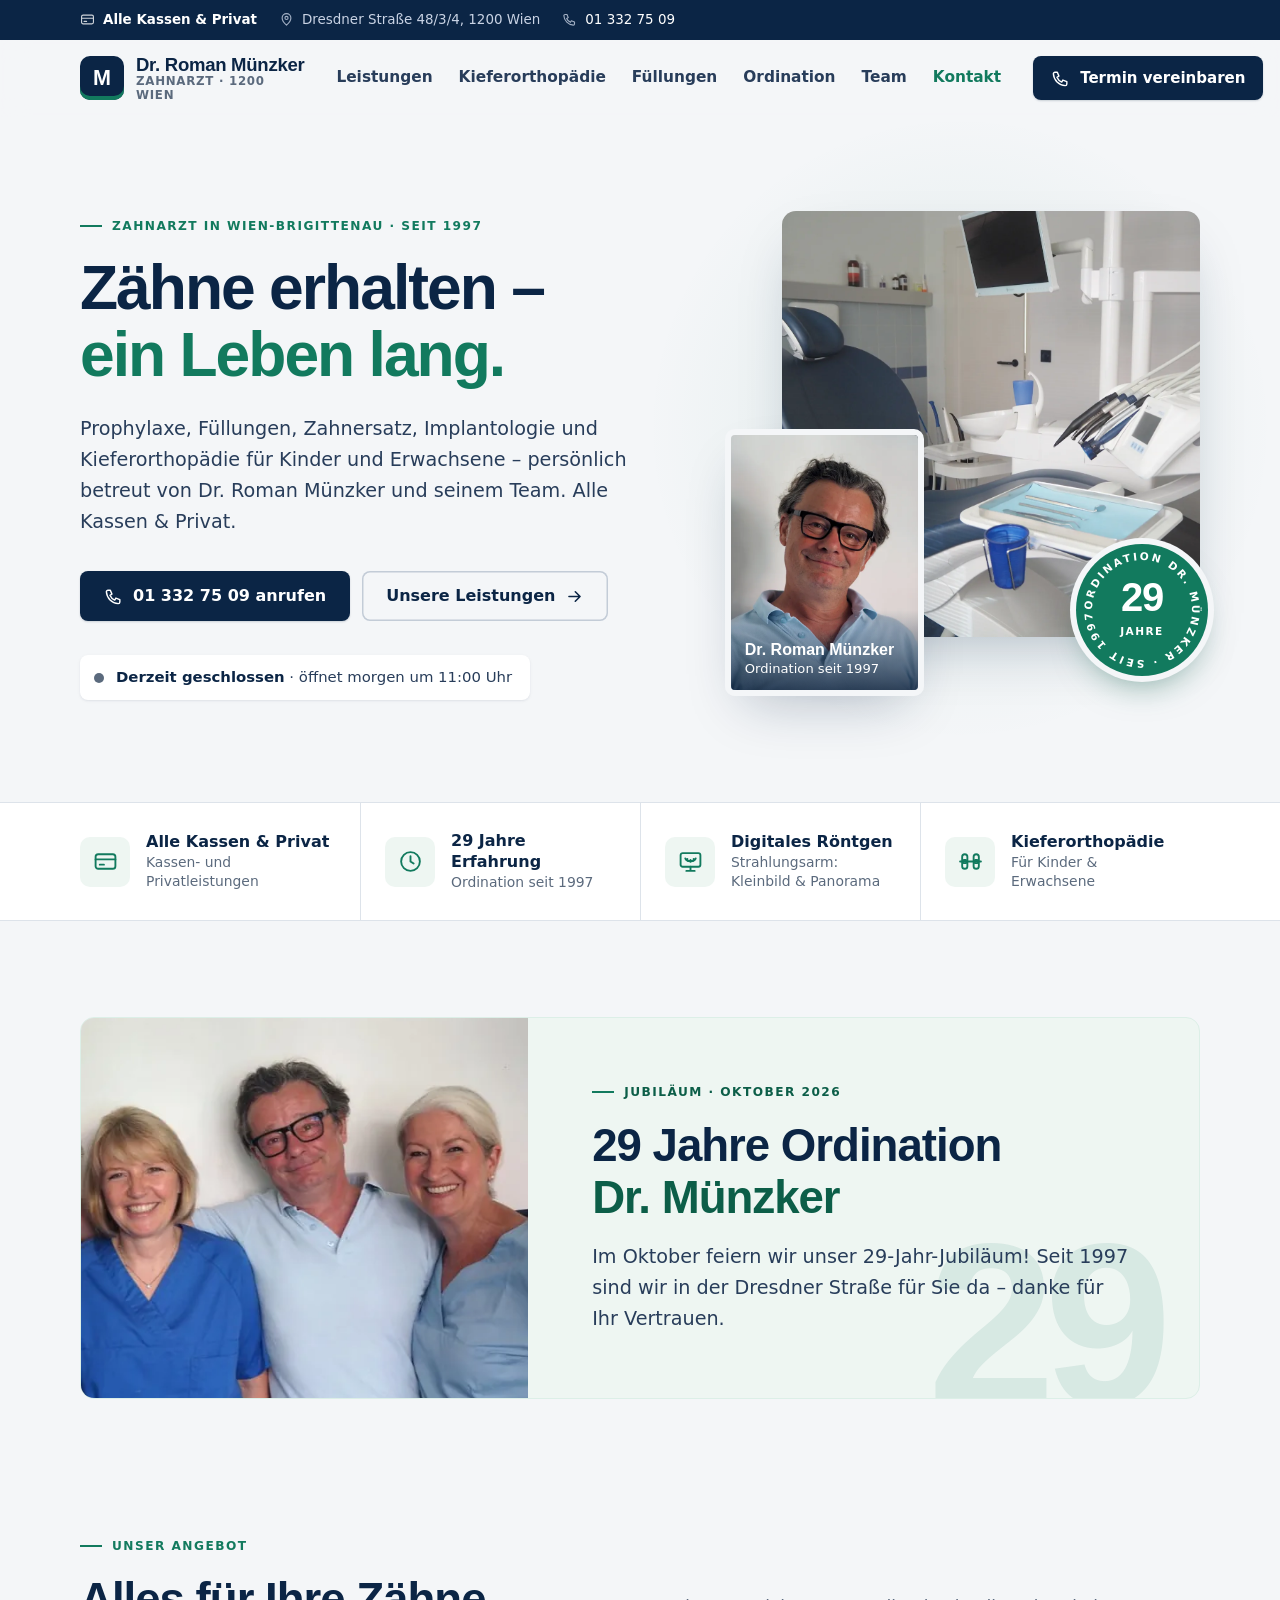
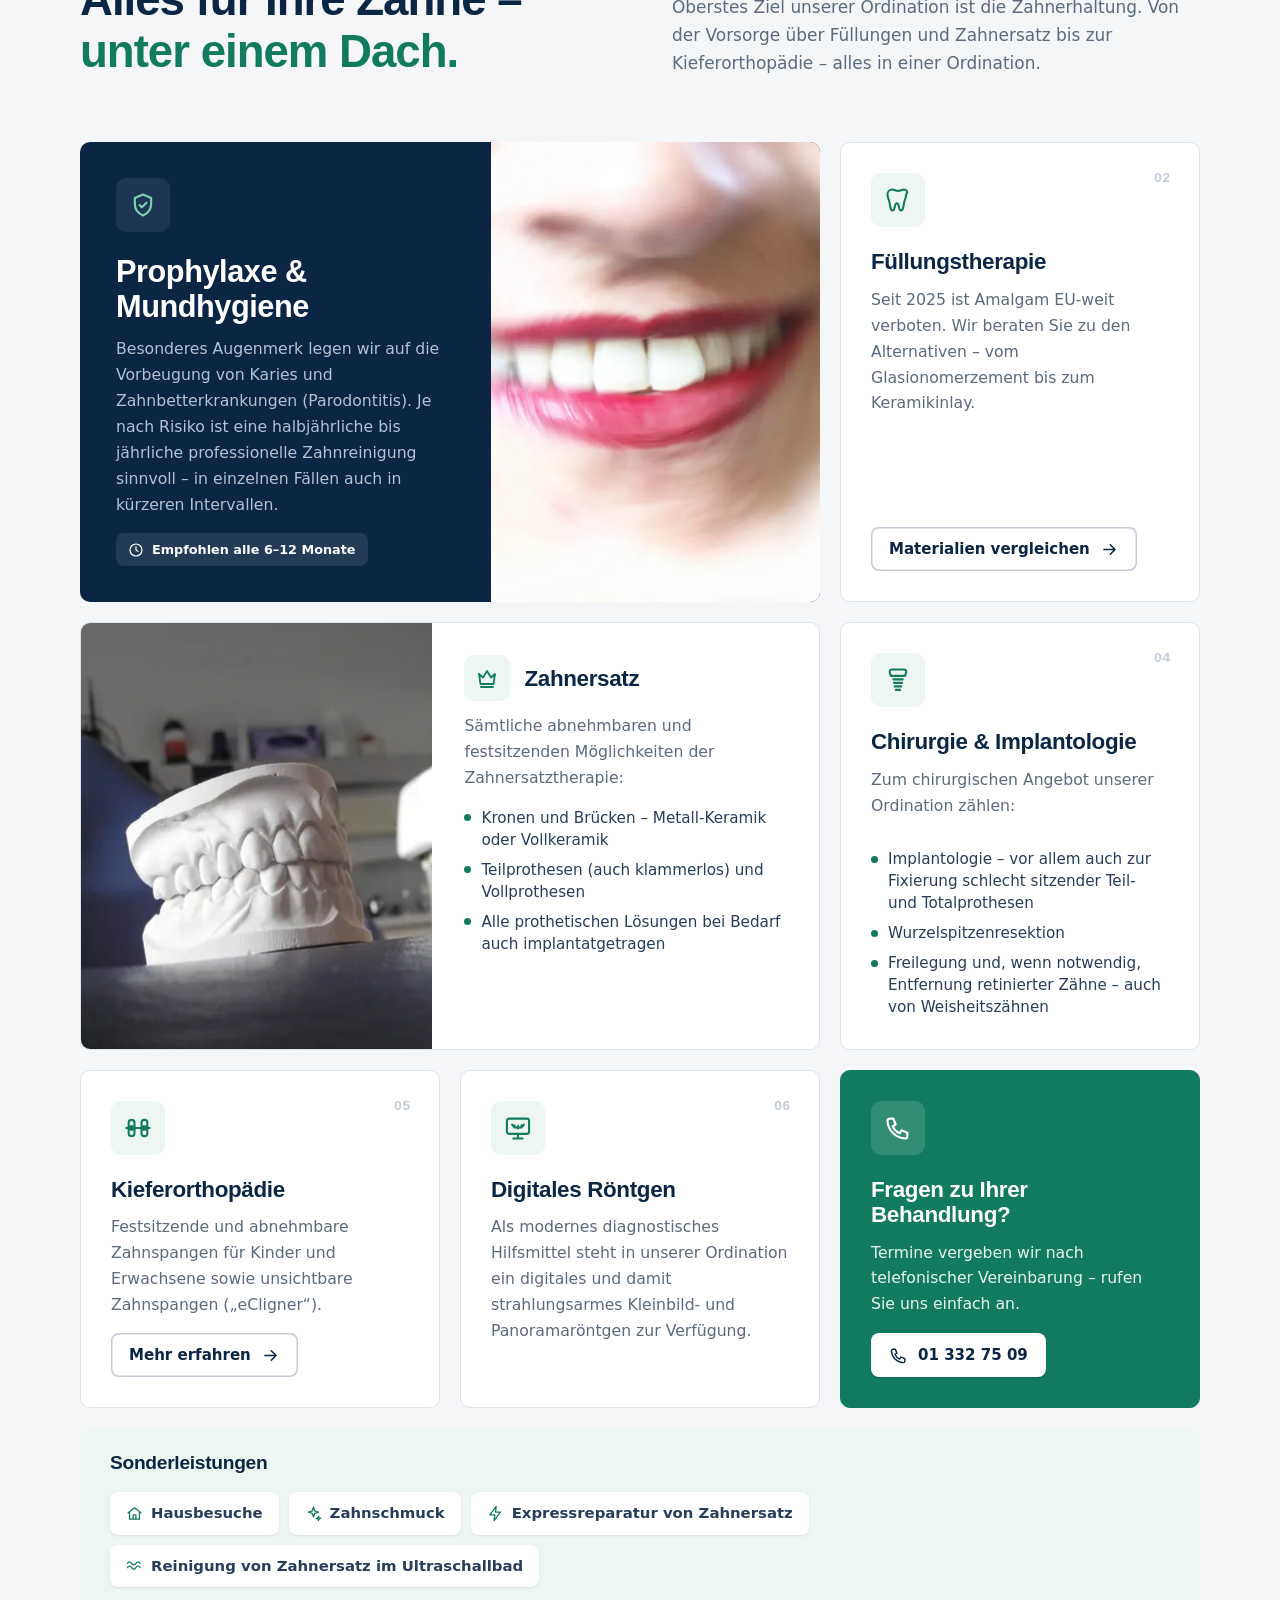
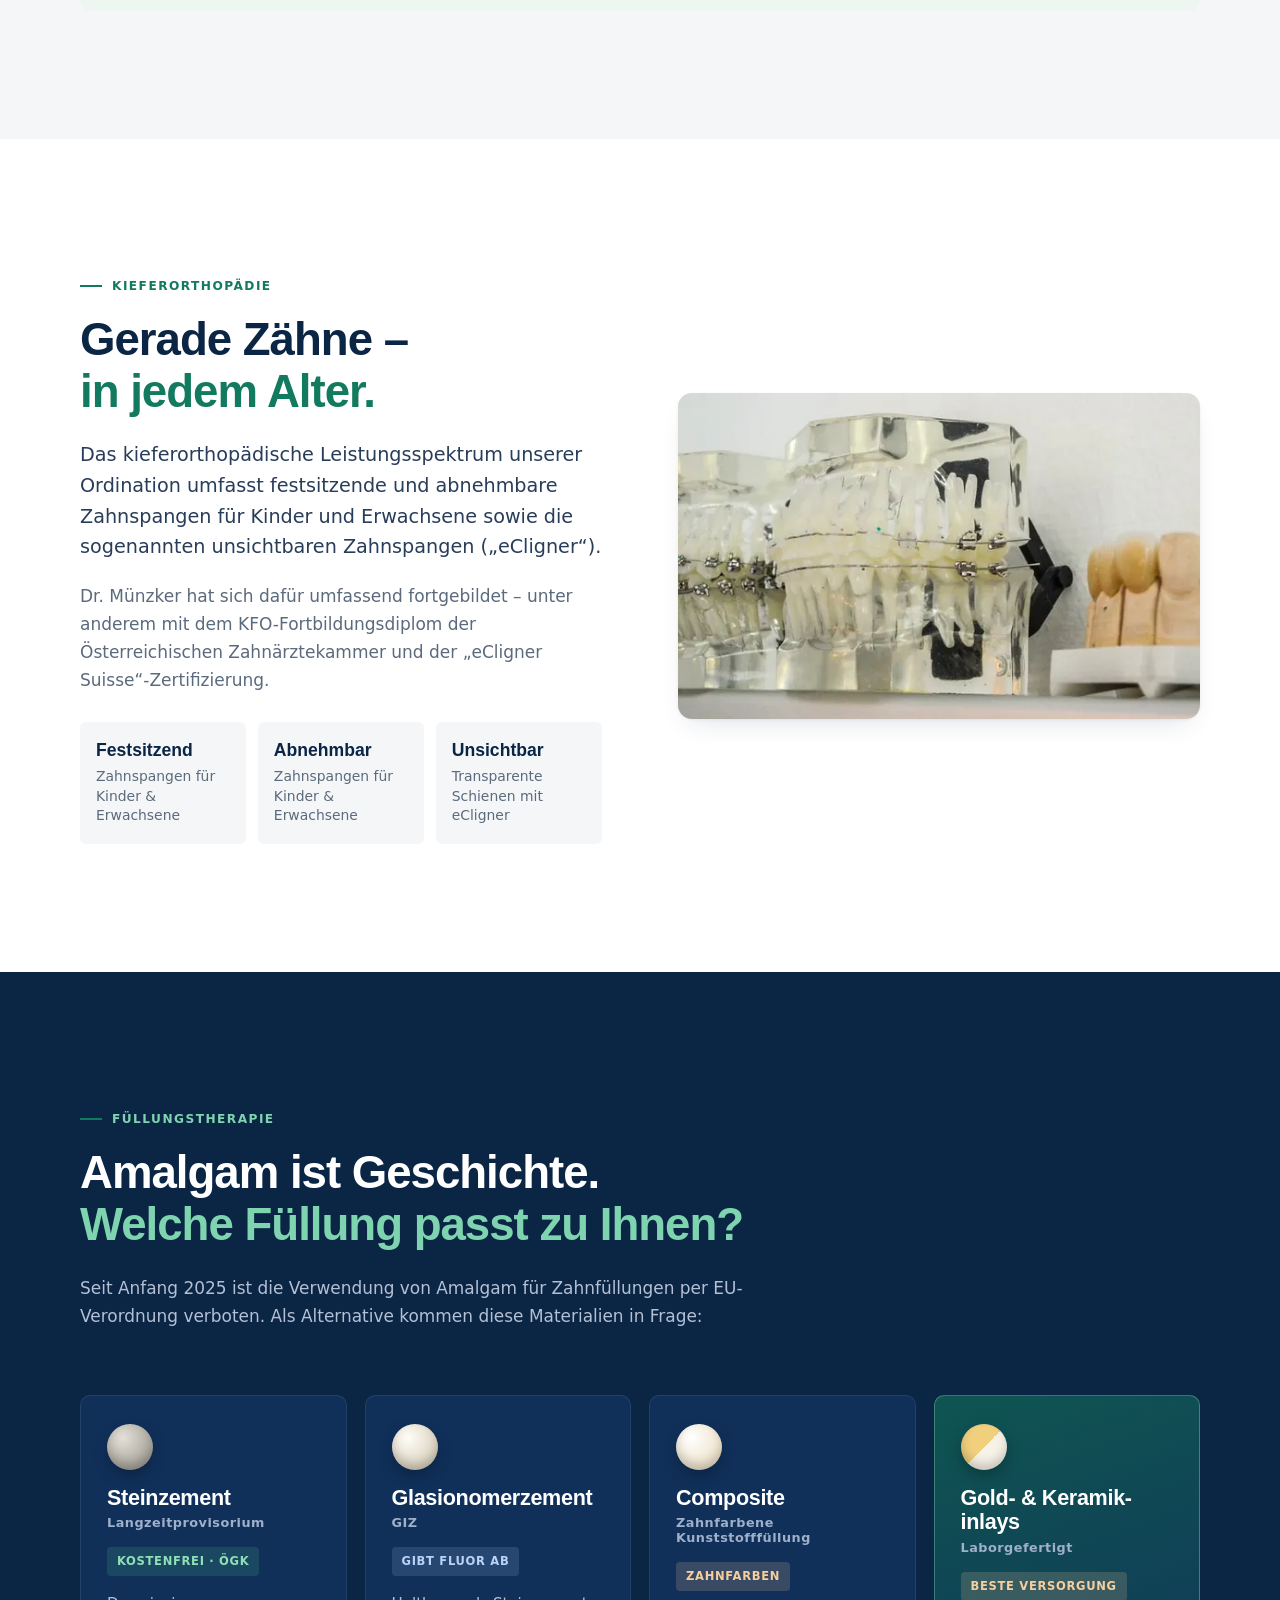
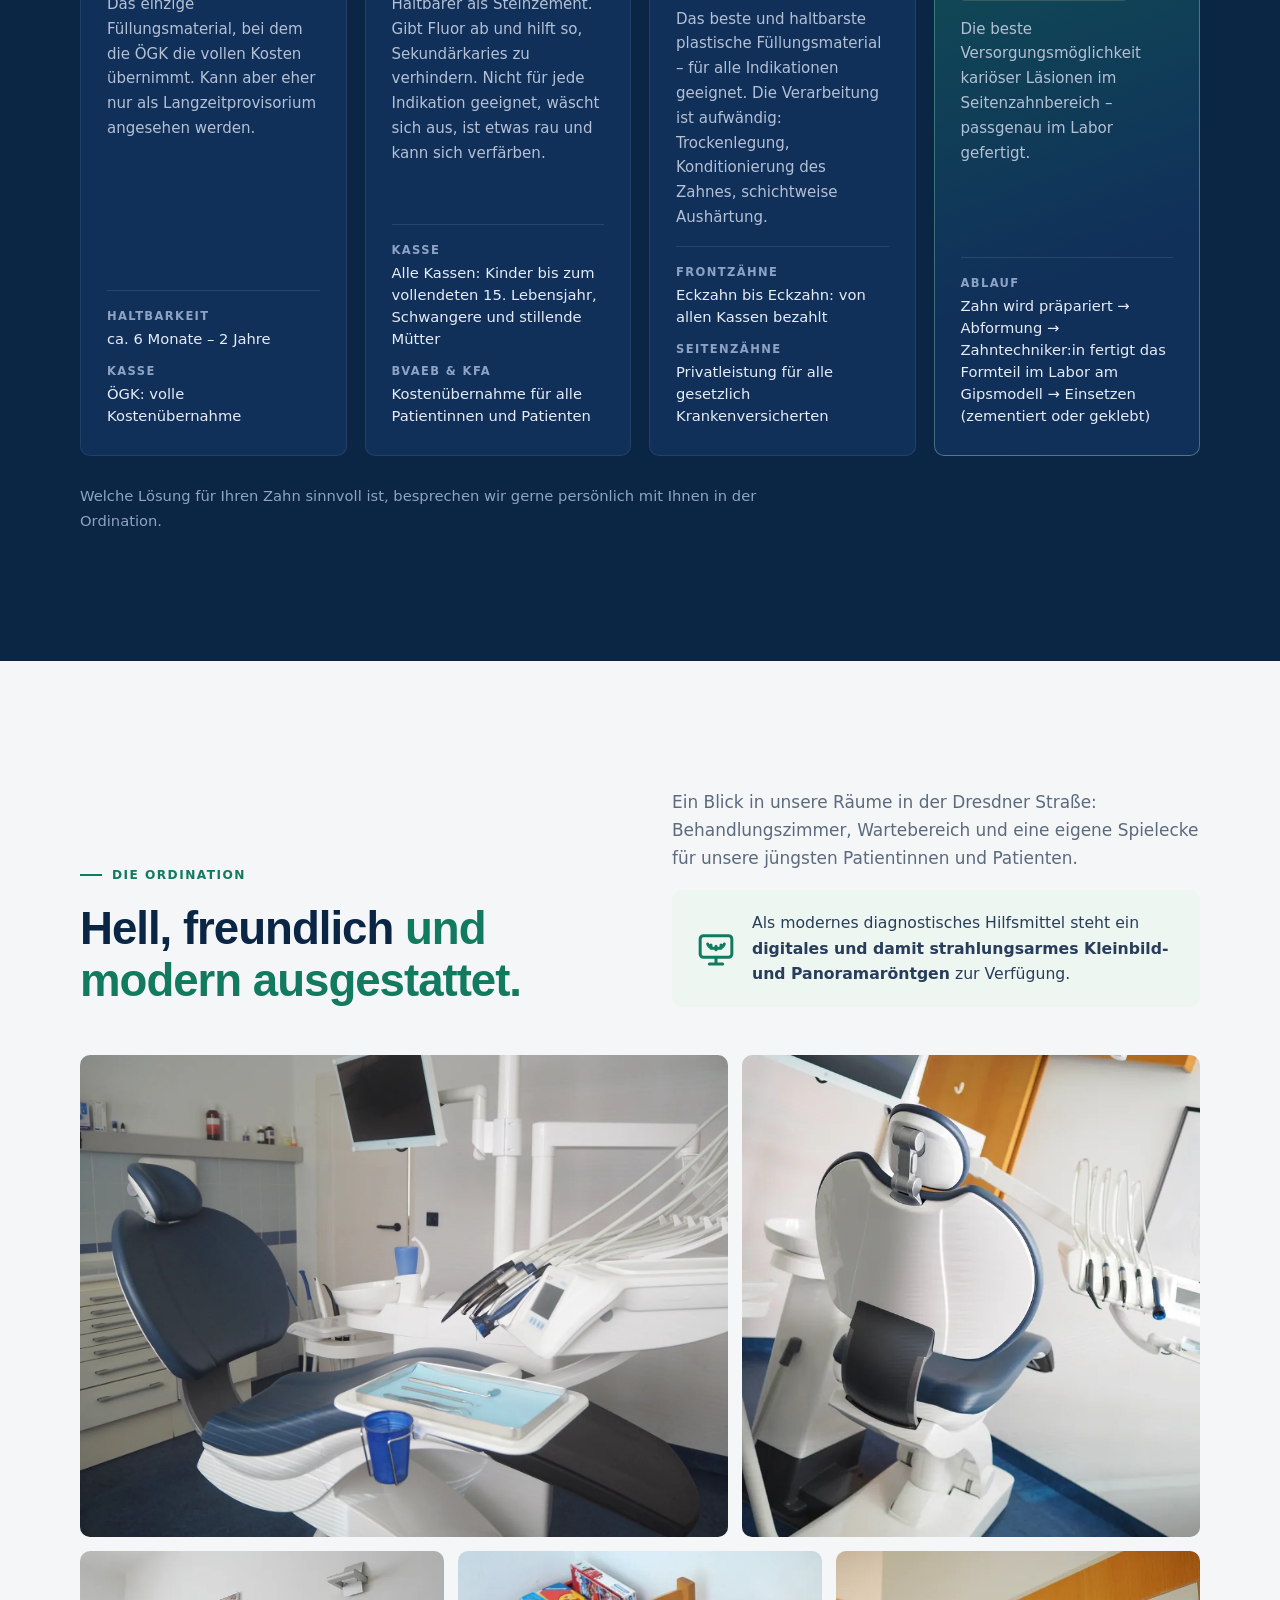
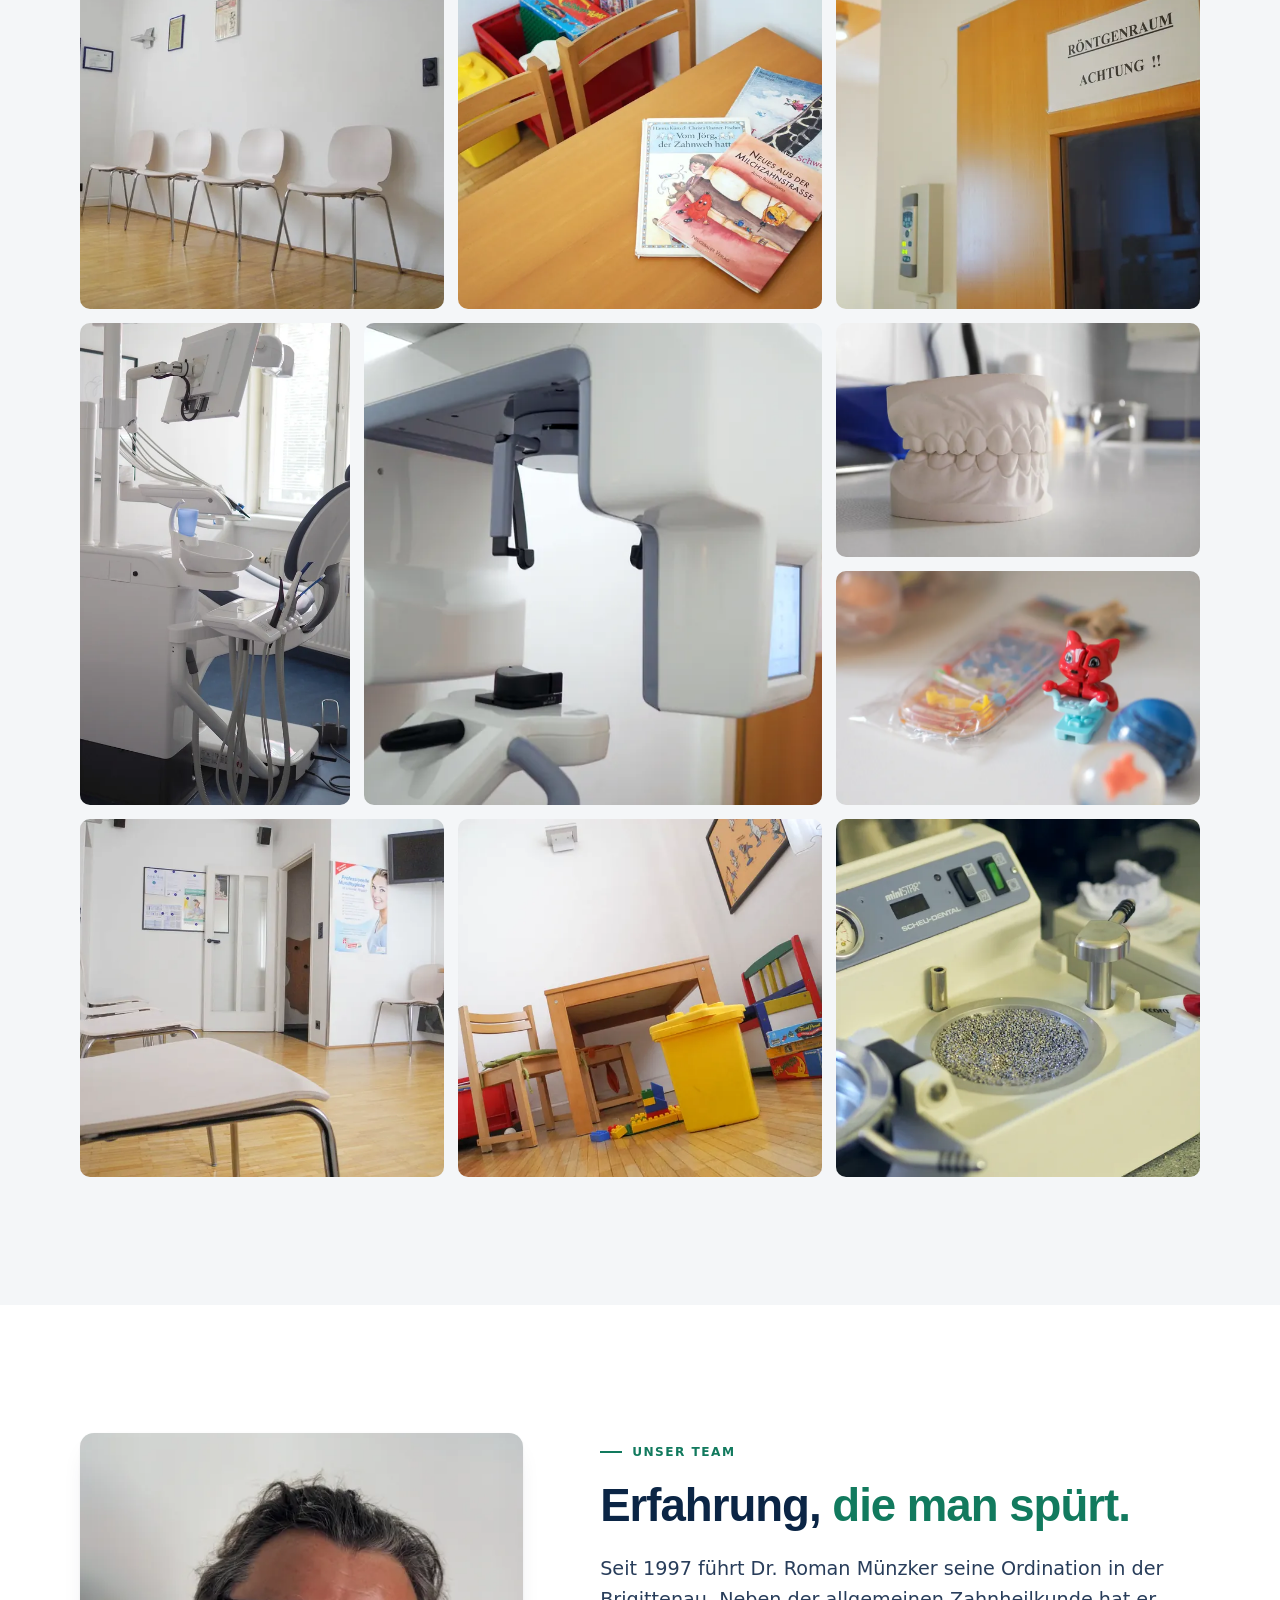
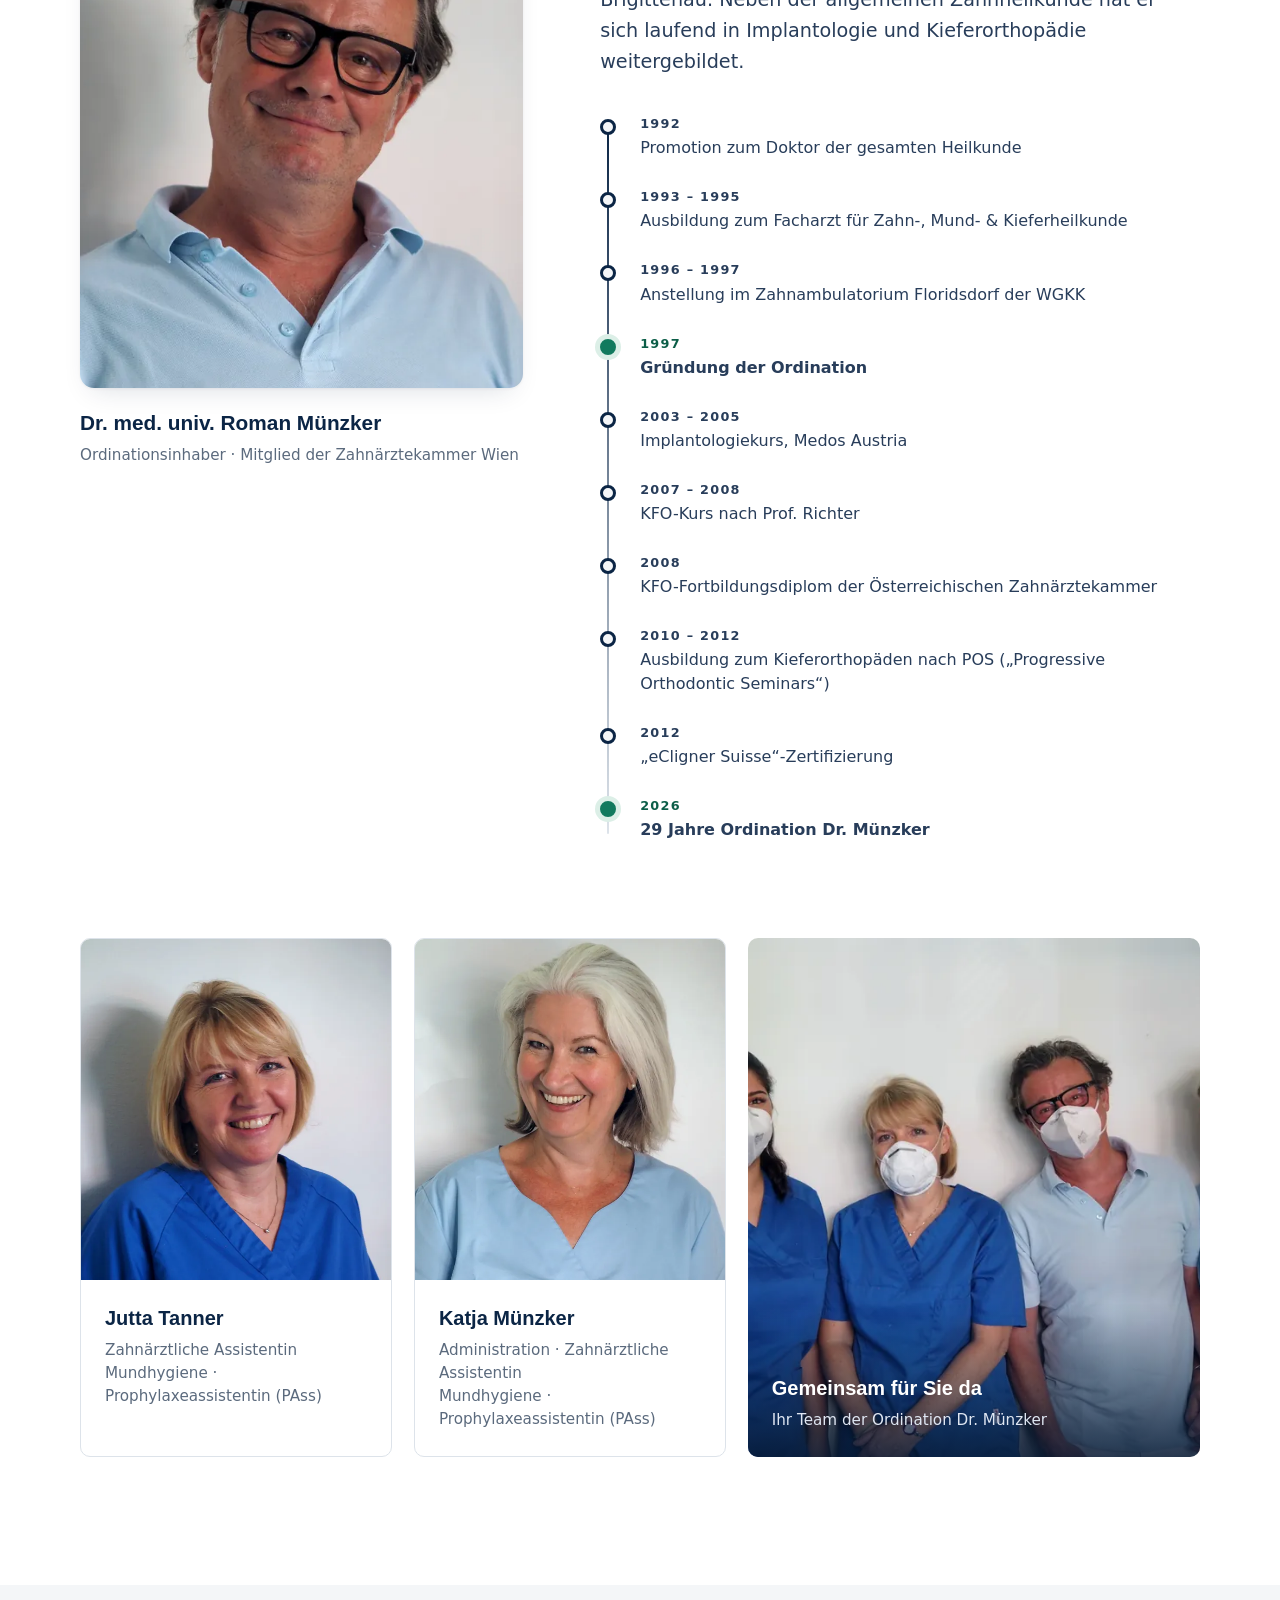
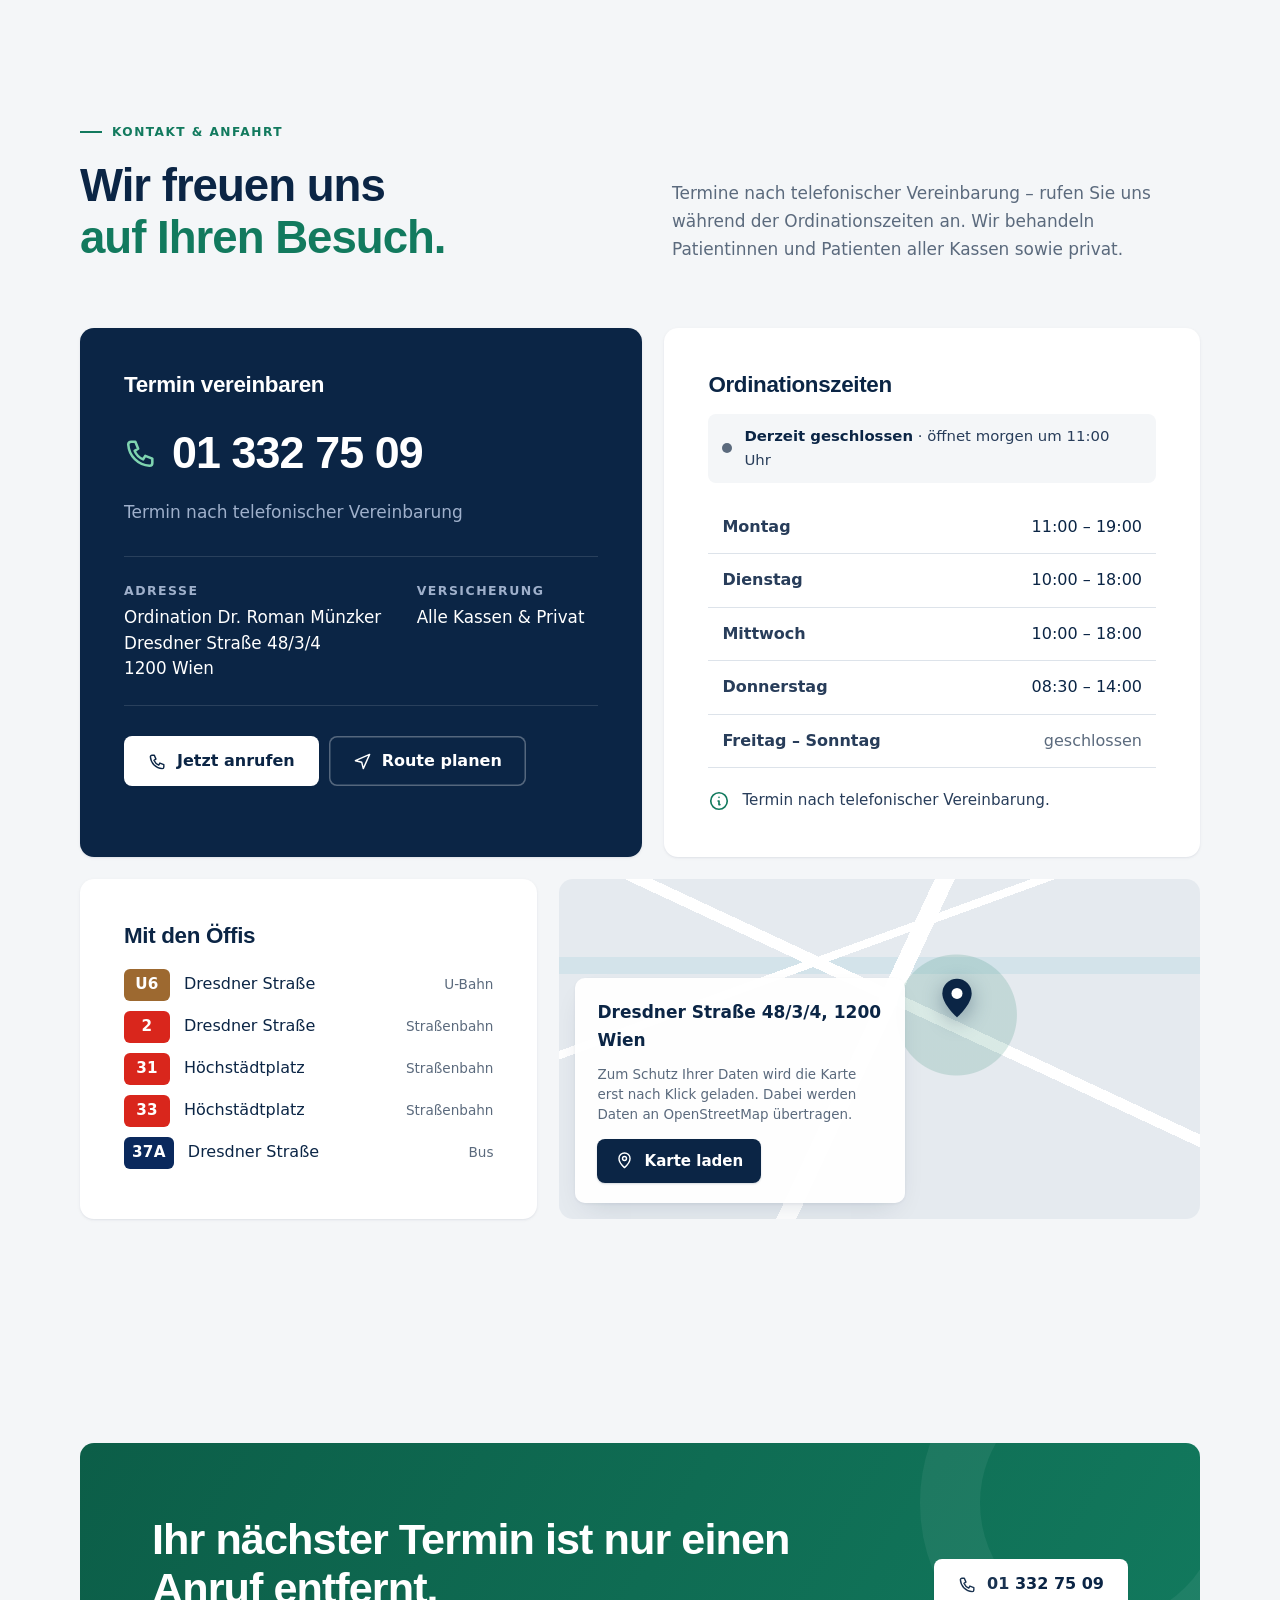
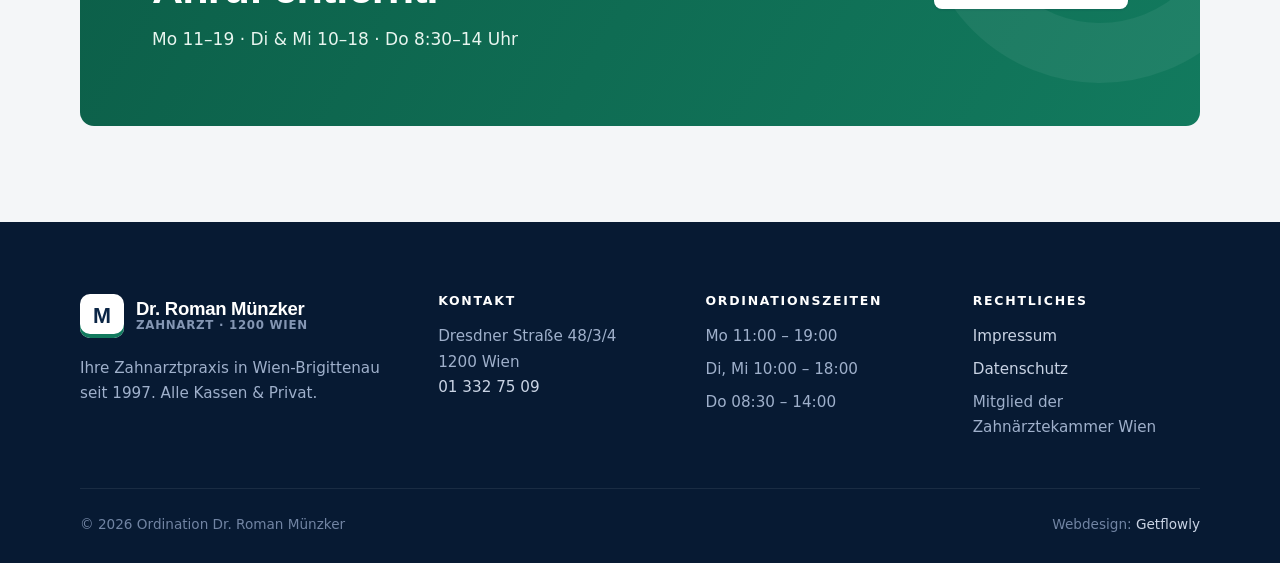
==== commit 0d8c59da: "Restyle site with navy/green palette and Manrope + Inter Replace the warm cream / amber / italic-ser" ====
--- a/index.html
+++ b/index.html
@@ -6,7 +6,7 @@
   <title>Zahnarzt Dr. Roman Münzker – Ordination in 1200 Wien · Alle Kassen</title>
   <meta name="description" content="Zahnarztpraxis Dr. Roman Münzker in Wien-Brigittenau seit 1997: Prophylaxe, Füllungen, Zahnersatz, Implantologie und Kieferorthopädie für Kinder und Erwachsene. Alle Kassen &amp; Privat. Tel. 01 332 75 09.">
   <meta name="robots" content="noindex, nofollow">
-  <meta name="theme-color" content="#13213a">
+  <meta name="theme-color" content="#0b2545">
   <link rel="canonical" href="https://www.zahnarzt-muenzker.at/">
   <link rel="icon" href="favicon.svg" type="image/svg+xml">
   <meta property="og:type" content="website">
@@ -14,8 +14,8 @@
   <meta property="og:title" content="Zahnarzt Dr. Roman Münzker – 1200 Wien">
   <meta property="og:description" content="Ihre Zahnarztpraxis in der Brigittenau seit 1997. Alle Kassen &amp; Privat.">
   <meta property="og:image" content="assets/img/behandlung-2-1600.webp">
-  <link rel="preload" href="assets/fonts/fraunces-latin-wght-normal.woff2" as="font" type="font/woff2" crossorigin>
-  <link rel="preload" href="assets/fonts/plus-jakarta-sans-latin-wght-normal.woff2" as="font" type="font/woff2" crossorigin>
+  <link rel="preload" href="assets/fonts/manrope-latin-wght-normal.woff2" as="font" type="font/woff2" crossorigin>
+  <link rel="preload" href="assets/fonts/inter-latin-wght-normal.woff2" as="font" type="font/woff2" crossorigin>
   <link rel="stylesheet" href="assets/css/style.css">
   <script type="application/ld+json">
   {
@@ -246,10 +246,10 @@
             <p>Als modernes diagnostisches Hilfsmittel steht in unserer Ordination ein digitales und damit strahlungsarmes Kleinbild- und Panoramaröntgen zur Verfügung.</p>
           </article>
 
-          <article class="svc reveal" data-delay="2" style="background:var(--blue);border-color:var(--blue);color:#fff">
+          <article class="svc reveal" data-delay="2" style="background:var(--accent);border-color:var(--accent);color:#fff">
             <div class="svc__icon" style="background:rgba(255,255,255,.14);color:#fff"><svg><use href="#i-phone"/></svg></div>
             <h3 style="color:#fff">Fragen zu Ihrer Behandlung?</h3>
-            <p style="color:#d6e3f7">Termine vergeben wir nach telefonischer Vereinbarung – rufen Sie uns einfach an.</p>
+            <p style="color:#e8f5ef">Termine vergeben wir nach telefonischer Vereinbarung – rufen Sie uns einfach an.</p>
             <a class="btn btn--light btn--sm" href="tel:+4313327509" style="margin-top:auto;align-self:flex-start"><svg><use href="#i-phone"/></svg>01 332 75 09</a>
           </article>
 
--- a/assets/css/style.css
+++ b/assets/css/style.css
@@ -3,53 +3,46 @@
    ========================================================================== */
 
 @font-face {
-  font-family: "Fraunces";
-  src: url("../fonts/fraunces-latin-wght-normal.woff2") format("woff2");
+  font-family: "Manrope";
+  src: url("../fonts/manrope-latin-wght-normal.woff2") format("woff2");
+  font-weight: 200 800;
+  font-style: normal;
+  font-display: swap;
+}
+@font-face {
+  font-family: "Inter";
+  src: url("../fonts/inter-latin-wght-normal.woff2") format("woff2");
   font-weight: 100 900;
   font-style: normal;
   font-display: swap;
 }
-@font-face {
-  font-family: "Fraunces";
-  src: url("../fonts/fraunces-latin-wght-italic.woff2") format("woff2");
-  font-weight: 100 900;
-  font-style: italic;
-  font-display: swap;
-}
-@font-face {
-  font-family: "Plus Jakarta Sans";
-  src: url("../fonts/plus-jakarta-sans-latin-wght-normal.woff2") format("woff2");
-  font-weight: 200 800;
-  font-style: normal;
-  font-display: swap;
-}
 
 :root {
-  --paper: #f7f4ee;
-  --paper-2: #efe9df;
+  --paper: #f4f6f8;
+  --paper-2: #e8ecf0;
   --white: #ffffff;
-  --ink: #13213a;
-  --ink-2: #2b3a55;
-  --muted: #5b6577;
-  --line: #e2dbcf;
-  --line-strong: #cfc5b5;
-  --blue: #2d5ea8;
-  --blue-deep: #1d4685;
-  --blue-soft: #e3ecf8;
-  --blue-mist: #f1f5fb;
-  --oak: #c4843f;
-  --oak-soft: #f5e6d3;
-  --green: #2f8a5b;
-
-  --serif: "Fraunces", "Iowan Old Style", "Palatino Linotype", Georgia, serif;
-  --sans: "Plus Jakarta Sans", system-ui, -apple-system, "Segoe UI", Roboto, sans-serif;
-
-  --radius-sm: 10px;
-  --radius: 18px;
-  --radius-lg: 28px;
-  --shadow-sm: 0 1px 2px rgba(19, 33, 58, .06), 0 2px 8px rgba(19, 33, 58, .05);
-  --shadow: 0 2px 6px rgba(19, 33, 58, .05), 0 18px 40px -12px rgba(19, 33, 58, .18);
-  --shadow-lg: 0 30px 80px -20px rgba(19, 33, 58, .35);
+  --ink: #0b2545;
+  --ink-2: #283d5a;
+  --muted: #5b6a7d;
+  --line: #dde3ea;
+  --line-strong: #c3ccd7;
+  --accent: #127a5e;
+  --accent-deep: #0c5e48;
+  --accent-soft: #dcefe7;
+  --accent-mist: #eef6f2;
+  --accent-light: #7fd4b0;
+  --green: #1fa36f;
+
+  --heading: "Manrope", "Helvetica Neue", Arial, sans-serif;
+  --sans: "Inter", system-ui, -apple-system, "Segoe UI", Roboto, sans-serif;
+
+  --radius-sm: 6px;
+  --radius: 10px;
+  --radius-lg: 14px;
+  --radius-ctl: 8px;
+  --shadow-sm: 0 1px 2px rgba(11, 37, 69, .06), 0 1px 4px rgba(11, 37, 69, .04);
+  --shadow: 0 1px 3px rgba(11, 37, 69, .06), 0 12px 28px -12px rgba(11, 37, 69, .16);
+  --shadow-lg: 0 24px 56px -20px rgba(11, 37, 69, .28);
 
   --wrap: 1200px;
   --gutter: clamp(16px, 4vw, 40px);
@@ -73,9 +66,9 @@
 img { max-width: 100%; height: auto; display: block; }
 a { color: inherit; }
 button { font: inherit; color: inherit; }
-::selection { background: var(--blue); color: #fff; }
-
-:focus-visible { outline: 3px solid var(--blue); outline-offset: 3px; border-radius: 6px; }
+::selection { background: var(--accent); color: #fff; }
+
+:focus-visible { outline: 3px solid var(--accent); outline-offset: 3px; border-radius: 6px; }
 
 .skip-link {
   position: absolute; left: 16px; top: -100px; z-index: 200;
@@ -88,20 +81,20 @@
 .wrap { width: 100%; max-width: var(--wrap); margin-inline: auto; padding-inline: var(--gutter); }
 
 /* ---------- Typography ---------- */
-h1, h2, h3, h4 { font-family: var(--serif); font-weight: 500; line-height: 1.1; letter-spacing: -.015em; margin: 0; font-variation-settings: "SOFT" 50, "WONK" 0; }
-h1 { font-size: clamp(2.6rem, 5.4vw, 4.25rem); letter-spacing: -.025em; }
-h2 { font-size: clamp(2rem, 4.2vw, 3.25rem); }
-h3 { font-size: clamp(1.3rem, 2vw, 1.55rem); }
-h1 em, h2 em { font-style: italic; font-weight: 400; color: var(--blue); }
+h1, h2, h3, h4 { font-family: var(--heading); font-weight: 700; line-height: 1.14; letter-spacing: -.022em; margin: 0; }
+h1 { font-size: clamp(2.4rem, 4.9vw, 3.9rem); letter-spacing: -.032em; line-height: 1.08; }
+h2 { font-size: clamp(1.85rem, 3.7vw, 2.85rem); }
+h3 { font-size: clamp(1.2rem, 1.8vw, 1.4rem); letter-spacing: -.015em; }
+h1 em, h2 em { font-style: normal; color: var(--accent); }
 p { margin: 0 0 1em; }
 p:last-child { margin-bottom: 0; }
 
 .eyebrow {
   display: inline-flex; align-items: center; gap: 10px;
-  font-size: .78rem; font-weight: 700; letter-spacing: .14em; text-transform: uppercase; color: var(--blue);
+  font-size: .76rem; font-weight: 700; letter-spacing: .12em; text-transform: uppercase; color: var(--accent);
   margin-bottom: 18px;
 }
-.eyebrow::before { content: ""; width: 26px; height: 2px; background: var(--oak); border-radius: 2px; }
+.eyebrow::before { content: ""; width: 22px; height: 2px; background: var(--accent); }
 .lead { font-size: clamp(1.08rem, 1.5vw, 1.22rem); color: var(--ink-2); line-height: 1.6; }
 .muted { color: var(--muted); }
 
@@ -109,18 +102,18 @@
 .btn {
   --bg: var(--ink); --fg: #fff;
   display: inline-flex; align-items: center; justify-content: center; gap: 10px;
-  min-height: 52px; padding: 0 24px; border-radius: 999px; border: 0;
-  background: var(--bg); color: var(--fg); text-decoration: none; font-weight: 650; font-size: 1rem;
+  min-height: 50px; padding: 0 24px; border-radius: var(--radius-ctl); border: 0;
+  background: var(--bg); color: var(--fg); text-decoration: none; font-weight: 600; font-size: 1rem;
   cursor: pointer; white-space: nowrap;
   transition: transform .25s var(--ease), box-shadow .25s var(--ease), background .25s;
-  box-shadow: 0 8px 20px -8px rgba(19, 33, 58, .55);
-}
-.btn:hover { transform: translateY(-2px); background: var(--blue-deep); box-shadow: 0 14px 28px -10px rgba(29, 70, 133, .6); }
+  box-shadow: 0 1px 2px rgba(11, 37, 69, .18);
+}
+.btn:hover { transform: translateY(-1px); background: var(--accent-deep); box-shadow: 0 8px 18px -8px rgba(12, 94, 72, .5); }
 .btn svg { width: 19px; height: 19px; flex: none; }
 .btn--ghost { --bg: transparent; --fg: var(--ink); box-shadow: inset 0 0 0 1.5px var(--line-strong); }
 .btn--ghost:hover { background: var(--white); box-shadow: inset 0 0 0 1.5px var(--ink); }
 .btn--light { --bg: #fff; --fg: var(--ink); }
-.btn--light:hover { background: var(--blue-soft); }
+.btn--light:hover { background: var(--accent-soft); }
 .btn--sm { min-height: 44px; padding: 0 18px; font-size: .94rem; }
 
 /* ---------- Top bar ---------- */
@@ -136,36 +129,36 @@
 /* ---------- Header ---------- */
 .header {
   position: sticky; top: 0; z-index: 100;
-  background: rgba(247, 244, 238, .82);
+  background: rgba(244, 246, 248, .82);
   backdrop-filter: saturate(1.4) blur(14px); -webkit-backdrop-filter: saturate(1.4) blur(14px);
   border-bottom: 1px solid transparent;
   transition: border-color .3s, background .3s;
 }
-.header.is-scrolled { border-bottom-color: var(--line); background: rgba(247, 244, 238, .94); }
+.header.is-scrolled { border-bottom-color: var(--line); background: rgba(244, 246, 248, .94); }
 .header .wrap { display: flex; align-items: center; gap: 20px; height: var(--header-h); }
 
 .brand { display: flex; align-items: center; gap: 12px; text-decoration: none; margin-right: auto; }
 .brand__mark {
-  width: 44px; height: 44px; border-radius: 50%; flex: none;
+  width: 44px; height: 44px; border-radius: var(--radius); flex: none;
   display: grid; place-items: center;
   background: var(--ink); color: #fff;
-  font-family: var(--serif); font-size: 1.45rem; font-style: italic; font-weight: 500; line-height: 1;
-  padding-bottom: 3px;
+  font-family: var(--heading); font-size: 1.35rem; font-weight: 800; line-height: 1;
+  box-shadow: inset 0 -4px 0 var(--accent);
 }
 .brand__text { display: flex; flex-direction: column; line-height: 1.15; }
-.brand__name { white-space: nowrap; font-family: var(--serif); font-size: 1.22rem; font-weight: 600; letter-spacing: -.01em; }
+.brand__name { white-space: nowrap; font-family: var(--heading); font-size: 1.16rem; font-weight: 800; letter-spacing: -.015em; }
 .brand__sub { font-size: .74rem; color: var(--muted); letter-spacing: .06em; text-transform: uppercase; font-weight: 600; }
 
 .nav { display: flex; align-items: center; gap: 2px; }
 .nav a {
   text-decoration: none; font-weight: 550; font-size: .96rem; color: var(--ink-2);
-  padding: 10px 12px; border-radius: 999px; transition: background .2s, color .2s;
-}
-.nav a:hover { background: rgba(19, 33, 58, .06); color: var(--ink); }
-.nav a.is-active { color: var(--blue); }
+  padding: 10px 12px; border-radius: var(--radius-sm); transition: background .2s, color .2s;
+}
+.nav a:hover { background: rgba(11, 37, 69, .06); color: var(--ink); }
+.nav a.is-active { color: var(--accent); }
 
 .menu-toggle {
-  display: none; width: 48px; height: 48px; border-radius: 50%; border: 0; background: var(--white);
+  display: none; width: 48px; height: 48px; border-radius: var(--radius-ctl); border: 0; background: var(--white);
   box-shadow: var(--shadow-sm); cursor: pointer; place-items: center;
 }
 .menu-toggle span, .menu-toggle span::before, .menu-toggle span::after {
@@ -182,7 +175,7 @@
 .hero { position: relative; padding: clamp(40px, 7vw, 96px) 0 clamp(56px, 8vw, 110px); overflow: hidden; }
 .hero::before {
   content: ""; position: absolute; inset: -20% -10% auto auto; width: 70vw; height: 70vw; max-width: 900px; max-height: 900px;
-  background: radial-gradient(closest-side, rgba(45, 94, 168, .13), transparent 70%);
+  background: radial-gradient(closest-side, rgba(18, 122, 94, .09), transparent 70%);
   pointer-events: none;
 }
 .hero .wrap { display: grid; grid-template-columns: 1.1fr .9fr; gap: clamp(32px, 5vw, 72px); align-items: center; position: relative; }
@@ -193,7 +186,7 @@
 
 .status {
   display: inline-flex; align-items: center; gap: 12px;
-  padding: 10px 18px 10px 14px; border-radius: 999px; background: var(--white); box-shadow: var(--shadow-sm);
+  padding: 10px 18px 10px 14px; border-radius: var(--radius-ctl); background: var(--white); box-shadow: var(--shadow-sm);
   font-size: .93rem; color: var(--ink-2);
 }
 .status__dot { width: 10px; height: 10px; border-radius: 50%; background: var(--muted); position: relative; flex: none; }
@@ -218,26 +211,25 @@
 .hero__img-side img { width: 100%; height: 100%; object-fit: cover; object-position: center 20%; }
 .hero__img-side figcaption {
   position: absolute; left: 0; right: 0; bottom: 0; padding: 30px 14px 12px;
-  background: linear-gradient(transparent, rgba(10, 20, 38, .78)); color: #fff; font-size: .82rem; line-height: 1.3;
-}
-.hero__img-side figcaption b { display: block; font-family: var(--serif); font-size: 1.02rem; font-weight: 500; }
+  background: linear-gradient(transparent, rgba(7, 26, 51, .78)); color: #fff; font-size: .82rem; line-height: 1.3;
+}
+.hero__img-side figcaption b { display: block; font-family: var(--heading); font-size: 1rem; font-weight: 700; }
 .seal {
   position: absolute; right: -8px; bottom: 4%; width: 132px; height: 132px; border-radius: 50%;
-  background: var(--oak); color: #fff; display: grid; place-items: center; text-align: center;
-  box-shadow: 0 18px 40px -12px rgba(196, 132, 63, .7);
-}
-.seal svg { position: absolute; inset: 0; width: 100%; height: 100%; animation: spin 28s linear infinite; }
+  background: var(--accent); color: #fff; display: grid; place-items: center; text-align: center;
+  box-shadow: 0 0 0 6px var(--paper), 0 18px 36px -14px rgba(12, 94, 72, .6);
+}
+.seal svg { position: absolute; inset: 0; width: 100%; height: 100%; }
 .seal svg text { font-family: var(--sans); font-size: 10.6px; font-weight: 700; letter-spacing: .22em; fill: #fff; text-transform: uppercase; }
-.seal__num { font-family: var(--serif); font-size: 2.6rem; line-height: .9; font-weight: 500; }
+.seal__num { font-family: var(--heading); font-size: 2.5rem; line-height: .9; font-weight: 800; letter-spacing: -.03em; }
 .seal__lbl { display: block; font-size: .66rem; font-weight: 700; letter-spacing: .14em; text-transform: uppercase; margin-top: 4px; }
-@keyframes spin { to { transform: rotate(360deg); } }
 
 /* ---------- Facts strip ---------- */
 .facts { border-block: 1px solid var(--line); background: var(--white); }
 .facts .wrap { display: grid; grid-template-columns: repeat(4, 1fr); }
 .fact { display: flex; gap: 16px; align-items: center; padding: 28px 24px; border-left: 1px solid var(--line); }
 .fact:first-child { border-left: 0; padding-left: 0; }
-.fact__icon { width: 50px; height: 50px; border-radius: 14px; background: var(--blue-mist); color: var(--blue); display: grid; place-items: center; flex: none; }
+.fact__icon { width: 50px; height: 50px; border-radius: var(--radius); background: var(--accent-mist); color: var(--accent); display: grid; place-items: center; flex: none; }
 .fact__icon svg { width: 25px; height: 25px; }
 .fact b { display: block; font-size: 1rem; line-height: 1.3; }
 .fact span { font-size: .87rem; color: var(--muted); line-height: 1.4; display: block; }
@@ -247,27 +239,27 @@
 .section--white { background: var(--white); }
 .section--ink { background: var(--ink); color: #dfe6f2; }
 .section--ink h2, .section--ink h3 { color: #fff; }
-.section--ink h2 em { color: #9fc0f0; }
-.section--ink .eyebrow { color: #9fc0f0; }
+.section--ink h2 em { color: var(--accent-light); }
+.section--ink .eyebrow { color: var(--accent-light); }
 .section-head { display: grid; grid-template-columns: 1fr 1fr; gap: 24px 64px; align-items: end; margin-bottom: clamp(40px, 6vw, 64px); }
-.section-head p { color: var(--muted); font-size: 1.06rem; }
-.section--ink .section-head p { color: #b4c0d4; }
+.section-head p:not(.eyebrow) { color: var(--muted); font-size: 1.06rem; }
+.section--ink .section-head p:not(.eyebrow) { color: #b4c0d4; }
 
 /* ---------- Jubiläum ---------- */
 .jubilee { padding: clamp(56px, 8vw, 96px) 0 0; }
 .jubilee__card {
   display: grid; grid-template-columns: .8fr 1.2fr; align-items: stretch;
-  background: var(--oak-soft); border-radius: var(--radius-lg); overflow: hidden; position: relative;
+  background: var(--accent-mist); border: 1px solid var(--accent-soft); border-radius: var(--radius-lg); overflow: hidden; position: relative;
 }
 .jubilee__img { position: relative; min-height: 320px; }
 .jubilee__img img { position: absolute; inset: 0; width: 100%; height: 100%; object-fit: cover; object-position: center 30%; }
 .jubilee__body { padding: clamp(32px, 5vw, 64px); display: flex; flex-direction: column; justify-content: center; position: relative; }
-.jubilee__body .eyebrow { color: #9a5f22; }
+.jubilee__body .eyebrow { color: var(--accent-deep); }
 .jubilee__body h2 { margin-bottom: 18px; }
-.jubilee__body h2 em { color: #9a5f22; }
+.jubilee__body h2 em { color: var(--accent-deep); }
 .jubilee__big {
   position: absolute; right: clamp(16px, 3vw, 40px); bottom: -.18em;
-  font-family: var(--serif); font-size: clamp(8rem, 18vw, 15rem); line-height: 1; font-weight: 600; color: rgba(196, 132, 63, .16);
+  font-family: var(--heading); font-size: clamp(8rem, 18vw, 15rem); line-height: 1; font-weight: 800; color: rgba(18, 122, 94, .1);
   pointer-events: none; letter-spacing: -.05em;
 }
 .jubilee__body > *:not(.jubilee__big) { position: relative; max-width: 30em; }
@@ -280,24 +272,24 @@
   transition: transform .35s var(--ease), box-shadow .35s var(--ease), border-color .35s;
 }
 .svc:hover { transform: translateY(-4px); box-shadow: var(--shadow); border-color: transparent; }
-.svc__icon { width: 54px; height: 54px; border-radius: 16px; background: var(--blue-mist); color: var(--blue); display: grid; place-items: center; margin-bottom: 22px; }
+.svc__icon { width: 54px; height: 54px; border-radius: var(--radius); background: var(--accent-mist); color: var(--accent); display: grid; place-items: center; margin-bottom: 22px; }
 .svc__icon svg { width: 28px; height: 28px; }
 .svc h3 { margin-bottom: 12px; }
 .svc p { color: var(--muted); font-size: .98rem; }
 .svc ul { list-style: none; padding: 0; margin: 14px 0 0; display: grid; gap: 8px; }
 .svc li { display: flex; gap: 10px; font-size: .95rem; color: var(--ink-2); line-height: 1.45; }
-.svc li::before { content: ""; width: 7px; height: 7px; border-radius: 50%; background: var(--oak); margin-top: .5em; flex: none; }
-.svc__num { position: absolute; top: 24px; right: 28px; font-family: var(--serif); font-size: .95rem; color: var(--line-strong); font-style: italic; }
+.svc li::before { content: ""; width: 7px; height: 7px; border-radius: 50%; background: var(--accent); margin-top: .5em; flex: none; }
+.svc__num { position: absolute; top: 24px; right: 28px; font-family: var(--heading); font-size: .85rem; font-weight: 700; letter-spacing: .06em; color: var(--line-strong); }
 
 .svc--feature { grid-column: span 8; display: grid; grid-template-columns: 1.25fr 1fr; padding: 0; background: var(--ink); color: #dfe6f2; border: 0; }
 .svc--feature .svc__content { padding: 36px; display: flex; flex-direction: column; }
 .svc--feature h3 { color: #fff; font-size: clamp(1.5rem, 2.4vw, 2rem); }
 .svc--feature p { color: #b4c0d4; }
-.svc--feature .svc__icon { background: rgba(255, 255, 255, .08); color: #9fc0f0; }
+.svc--feature .svc__icon { background: rgba(255, 255, 255, .08); color: var(--accent-light); }
 .svc--feature .svc__media { position: relative; min-height: 260px; }
 .svc--feature .svc__media img { position: absolute; inset: 0; width: 100%; height: 100%; object-fit: cover; }
 .svc--feature .svc__num { color: rgba(255, 255, 255, .25); }
-.tag { display: inline-flex; align-items: center; gap: 8px; font-size: .8rem; font-weight: 700; padding: 6px 12px; border-radius: 999px; background: rgba(255, 255, 255, .1); color: #fff; margin-top: auto; align-self: flex-start; }
+.tag { display: inline-flex; align-items: center; gap: 8px; font-size: .8rem; font-weight: 700; padding: 6px 12px; border-radius: var(--radius-ctl); background: rgba(255, 255, 255, .1); color: #fff; margin-top: auto; align-self: flex-start; }
 
 .svc--photo { padding: 0; }
 .svc--photo .svc__media { aspect-ratio: 16 / 8; overflow: hidden; }
@@ -314,22 +306,22 @@
 
 .extras {
   grid-column: 1 / -1; display: flex; align-items: center; gap: 18px 28px; flex-wrap: wrap;
-  background: var(--blue-mist); border-radius: var(--radius); padding: 24px 30px;
+  background: var(--accent-mist); border-radius: var(--radius); padding: 24px 30px;
 }
 .extras h3 { font-size: 1.2rem; margin-right: 8px; }
 .chips { display: flex; flex-wrap: wrap; gap: 10px; list-style: none; padding: 0; margin: 0; }
-.chips li { display: inline-flex; align-items: center; gap: 8px; background: var(--white); border-radius: 999px; padding: 9px 16px; font-size: .93rem; font-weight: 600; color: var(--ink-2); box-shadow: var(--shadow-sm); }
-.chips svg { width: 17px; height: 17px; color: var(--blue); }
+.chips li { display: inline-flex; align-items: center; gap: 8px; background: var(--white); border-radius: var(--radius-ctl); padding: 9px 16px; font-size: .93rem; font-weight: 600; color: var(--ink-2); box-shadow: var(--shadow-sm); }
+.chips svg { width: 17px; height: 17px; color: var(--accent); }
 
 /* ---------- Füllungen ---------- */
 .fillings { display: grid; grid-template-columns: repeat(4, 1fr); gap: 18px; }
 .fill {
-  background: #1b2c49; border: 1px solid rgba(255, 255, 255, .08); border-radius: var(--radius);
+  background: #10305a; border: 1px solid rgba(255, 255, 255, .08); border-radius: var(--radius);
   padding: 28px 26px; display: flex; flex-direction: column; gap: 16px; position: relative;
   transition: transform .35s var(--ease), border-color .35s, background .35s;
 }
-.fill:hover { transform: translateY(-4px); border-color: rgba(159, 192, 240, .35); background: #1f3253; }
-.fill--best { background: linear-gradient(160deg, #24427a, #1b2c49 70%); border-color: rgba(159, 192, 240, .35); }
+.fill:hover { transform: translateY(-4px); border-color: rgba(127, 212, 176, .35); background: #143864; }
+.fill--best { background: linear-gradient(160deg, #0f5552, #10305a 70%); border-color: rgba(127, 212, 176, .4); }
 .fill__swatch { width: 46px; height: 46px; border-radius: 50%; box-shadow: inset 0 -6px 10px rgba(0, 0, 0, .18), 0 6px 14px rgba(0, 0, 0, .25); }
 .fill h3 { font-size: 1.35rem; }
 .fill h3 small { display: block; font-family: var(--sans); font-size: .8rem; font-weight: 600; letter-spacing: .04em; color: #9fb0cb; margin-top: 6px; }
@@ -337,7 +329,7 @@
 .fill dl { margin: 0; display: grid; gap: 12px; border-top: 1px solid rgba(255, 255, 255, .1); padding-top: 16px; margin-top: auto; }
 .fill dt { font-size: .72rem; font-weight: 700; letter-spacing: .12em; text-transform: uppercase; color: #8ea3c4; }
 .fill dd { margin: 2px 0 0; font-size: .92rem; color: #e6ecf6; line-height: 1.5; }
-.pill { display: inline-block; font-size: .72rem; font-weight: 700; letter-spacing: .06em; text-transform: uppercase; padding: 5px 10px; border-radius: 999px; align-self: flex-start; }
+.pill { display: inline-block; font-size: .72rem; font-weight: 700; letter-spacing: .06em; text-transform: uppercase; padding: 5px 10px; border-radius: 4px; align-self: flex-start; }
 .pill--green { background: rgba(83, 196, 137, .16); color: #8fe0b5; }
 .pill--blue { background: rgba(159, 192, 240, .16); color: #b9d2f6; }
 .pill--gold { background: rgba(242, 195, 143, .18); color: #f6cf9f; }
@@ -349,13 +341,13 @@
 .kfo__media img { width: 100%; aspect-ratio: 16 / 10; object-fit: cover; object-position: 42% center; }
 .kfo__grid { display: grid; grid-template-columns: repeat(3, 1fr); gap: 12px; margin-top: 28px; }
 .kfo__item { background: var(--paper); border-radius: var(--radius-sm); padding: 18px 16px; }
-.kfo__item b { display: block; font-family: var(--serif); font-weight: 500; font-size: 1.1rem; line-height: 1.2; margin-bottom: 6px; }
+.kfo__item b { display: block; font-family: var(--heading); font-weight: 700; font-size: 1.1rem; line-height: 1.2; margin-bottom: 6px; }
 .kfo__item span { font-size: .87rem; color: var(--muted); line-height: 1.4; display: block; }
 
 /* ---------- Ordination / Gallery ---------- */
 .ordi-intro { display: grid; grid-template-columns: 1fr 1fr; gap: 24px 64px; align-items: end; margin-bottom: 48px; }
-.xray { display: flex; gap: 16px; align-items: center; background: var(--blue-mist); border-radius: var(--radius); padding: 20px 24px; }
-.xray svg { width: 40px; height: 40px; color: var(--blue); flex: none; }
+.xray { display: flex; gap: 16px; align-items: center; background: var(--accent-mist); border-radius: var(--radius); padding: 20px 24px; }
+.xray svg { width: 40px; height: 40px; color: var(--accent); flex: none; }
 .xray p { font-size: .98rem; color: var(--ink-2); }
 
 .gallery { display: grid; grid-template-columns: repeat(12, 1fr); grid-auto-rows: 110px; gap: 14px; }
@@ -364,7 +356,7 @@
 .g:hover img { transform: scale(1.05); }
 .g figcaption, .g .cap {
   position: absolute; left: 12px; bottom: 12px; background: rgba(255, 255, 255, .92); color: var(--ink);
-  font-size: .8rem; font-weight: 650; padding: 6px 12px; border-radius: 999px; backdrop-filter: blur(6px);
+  font-size: .8rem; font-weight: 650; padding: 6px 12px; border-radius: var(--radius-ctl); backdrop-filter: blur(6px);
   opacity: 0; transform: translateY(6px); transition: opacity .35s, transform .35s var(--ease);
 }
 .g:hover .cap, .g:focus-visible .cap { opacity: 1; transform: none; }
@@ -383,7 +375,7 @@
 
 /* Lightbox */
 .lightbox {
-  position: fixed; inset: 0; z-index: 300; background: rgba(8, 14, 26, .94);
+  position: fixed; inset: 0; z-index: 300; background: rgba(5, 18, 36, .94);
   display: grid; grid-template-rows: 1fr auto; place-items: center; padding: 64px 16px 24px;
   opacity: 0; visibility: hidden; transition: opacity .3s, visibility .3s;
 }
@@ -406,21 +398,21 @@
 .doctor__photo { position: sticky; top: calc(var(--header-h) + 24px); }
 .doctor__photo img { border-radius: var(--radius-lg); width: 100%; aspect-ratio: 4 / 5; object-fit: cover; object-position: center 20%; box-shadow: var(--shadow); }
 .doctor__photo figcaption { margin-top: 18px; }
-.doctor__photo figcaption b { font-family: var(--serif); font-size: 1.4rem; font-weight: 500; display: block; }
+.doctor__photo figcaption b { font-family: var(--heading); font-size: 1.3rem; font-weight: 700; display: block; }
 .doctor__photo figcaption span { color: var(--muted); font-size: .95rem; }
 .doctor h2 { margin-bottom: 20px; }
 
 .timeline { list-style: none; padding: 0; margin: 36px 0 0; position: relative; }
-.timeline::before { content: ""; position: absolute; left: 7px; top: 8px; bottom: 8px; width: 2px; background: linear-gradient(var(--blue), var(--line)); border-radius: 2px; }
+.timeline::before { content: ""; position: absolute; left: 7px; top: 8px; bottom: 8px; width: 2px; background: linear-gradient(var(--ink), var(--line)); border-radius: 2px; }
 .timeline li { position: relative; padding: 0 0 26px 40px; }
 .timeline li:last-child { padding-bottom: 0; }
 .timeline li::before {
   content: ""; position: absolute; left: 0; top: 6px; width: 16px; height: 16px; border-radius: 50%;
-  background: var(--paper); border: 3px solid var(--blue);
-}
-.timeline li.is-key::before { background: var(--oak); border-color: var(--oak); box-shadow: 0 0 0 5px var(--oak-soft); }
-.timeline time { display: block; font-size: .8rem; font-weight: 700; letter-spacing: .1em; color: var(--blue); margin-bottom: 2px; }
-.timeline li.is-key time { color: #9a5f22; }
+  background: var(--paper); border: 3px solid var(--ink);
+}
+.timeline li.is-key::before { background: var(--accent); border-color: var(--accent); box-shadow: 0 0 0 5px var(--accent-soft); }
+.timeline time { display: block; font-size: .8rem; font-weight: 700; letter-spacing: .1em; color: var(--ink-2); margin-bottom: 2px; }
+.timeline li.is-key time { color: var(--accent-deep); }
 .timeline p { margin: 0; font-size: 1rem; color: var(--ink-2); line-height: 1.5; }
 
 .team { display: grid; grid-template-columns: 1fr 1fr 1.45fr; gap: 22px; }
@@ -429,12 +421,12 @@
 .member__img img { width: 100%; height: 100%; object-fit: cover; object-position: center 18%; transition: transform .9s var(--ease); }
 .member:hover .member__img img { transform: scale(1.04); }
 .member__body { padding: 22px 24px 26px; }
-.member__body b { font-family: var(--serif); font-size: 1.35rem; font-weight: 500; display: block; margin-bottom: 4px; }
+.member__body b { font-family: var(--heading); font-size: 1.25rem; font-weight: 700; display: block; margin-bottom: 4px; }
 .member__body span { color: var(--muted); font-size: .95rem; display: block; line-height: 1.5; }
 .member--group { position: relative; min-height: 340px; border: 0; }
 .member--group .member__img { position: absolute; inset: 0; aspect-ratio: auto; }
 .member--group .member__img img { object-position: center 30%; }
-.member--group .member__body { position: absolute; left: 0; right: 0; bottom: 0; padding-top: 70px; background: linear-gradient(transparent, rgba(10, 20, 38, .82)); }
+.member--group .member__body { position: absolute; left: 0; right: 0; bottom: 0; padding-top: 70px; background: linear-gradient(transparent, rgba(7, 26, 51, .82)); }
 .member--group .member__body b { color: #fff; }
 .member--group .member__body span { color: #dfe6f2; }
 
@@ -445,10 +437,10 @@
 .card--ink h3 { color: #fff; }
 .phone-big {
   display: inline-flex; align-items: center; gap: 14px; text-decoration: none; margin: 18px 0 8px;
-  font-family: var(--serif); font-size: clamp(2rem, 4.4vw, 3rem); font-weight: 500; color: #fff; letter-spacing: -.01em;
-}
-.phone-big:hover { color: #9fc0f0; }
-.phone-big svg { width: 34px; height: 34px; color: #9fc0f0; }
+  font-family: var(--heading); font-size: clamp(2rem, 4.2vw, 2.8rem); font-weight: 700; color: #fff; letter-spacing: -.02em;
+}
+.phone-big:hover { color: var(--accent-light); }
+.phone-big svg { width: 34px; height: 34px; color: var(--accent-light); }
 .card--ink .muted { color: #9fb0cb; }
 .contact__addr { margin: 30px 0; padding: 24px 0; border-block: 1px solid rgba(255, 255, 255, .12); display: grid; grid-template-columns: 1.5fr 1fr; gap: 20px; }
 .contact__addr b { color: #fff; display: block; margin-bottom: 4px; font-size: .78rem; letter-spacing: .12em; text-transform: uppercase; color: #9fb0cb; }
@@ -460,11 +452,11 @@
 .hours th { font-weight: 600; color: var(--ink-2); }
 .hours td { text-align: right; font-variant-numeric: tabular-nums; color: var(--ink); }
 .hours tr.is-closed td { color: var(--muted); }
-.hours tr.is-today { background: var(--blue-mist); }
-.hours tr.is-today th, .hours tr.is-today td { font-weight: 700; color: var(--blue-deep); }
-.hours tr.is-today th::after { content: "Heute"; margin-left: 10px; font-size: .68rem; letter-spacing: .1em; text-transform: uppercase; background: var(--blue); color: #fff; padding: 3px 8px; border-radius: 999px; vertical-align: 2px; }
+.hours tr.is-today { background: var(--accent-mist); }
+.hours tr.is-today th, .hours tr.is-today td { font-weight: 700; color: var(--accent-deep); }
+.hours tr.is-today th::after { content: "Heute"; margin-left: 10px; font-size: .68rem; letter-spacing: .1em; text-transform: uppercase; background: var(--accent); color: #fff; padding: 3px 8px; border-radius: 4px; vertical-align: 2px; }
 .hours__note { display: flex; gap: 12px; margin-top: 20px; font-size: .95rem; color: var(--ink-2); align-items: flex-start; }
-.hours__note svg { width: 22px; height: 22px; color: var(--oak); flex: none; margin-top: 2px; }
+.hours__note svg { width: 22px; height: 22px; color: var(--accent); flex: none; margin-top: 2px; }
 
 .transit { grid-column: 1 / -1; display: grid; grid-template-columns: 1fr 1.4fr; gap: 22px; }
 .lines { list-style: none; padding: 0; margin: 20px 0 0; display: grid; gap: 10px; }
@@ -481,17 +473,17 @@
 .map {
   position: relative; border-radius: var(--radius-lg); overflow: hidden; min-height: 340px;
   background:
-    radial-gradient(circle at 62% 40%, rgba(45, 94, 168, .18) 0 60px, transparent 61px),
+    radial-gradient(circle at 62% 40%, rgba(18, 122, 94, .16) 0 60px, transparent 61px),
     linear-gradient(115deg, transparent 47%, #fff 47% 49.5%, transparent 49.5%),
     linear-gradient(25deg, transparent 58%, #fff 58% 60%, transparent 60%),
     linear-gradient(160deg, transparent 30%, #fff 30% 31.5%, transparent 31.5%),
-    linear-gradient(0deg, transparent 72%, #d9e6f6 72% 77%, transparent 77%),
-    #e9e4da;
+    linear-gradient(0deg, transparent 72%, #d3e3ea 72% 77%, transparent 77%),
+    #e5eaef;
   display: grid; place-items: center;
 }
 .map iframe { position: absolute; inset: 0; width: 100%; height: 100%; border: 0; }
 .map__pin { position: absolute; left: 62%; top: 44%; transform: translate(-50%, -100%); color: var(--ink); }
-.map__pin svg { width: 44px; height: 44px; filter: drop-shadow(0 6px 10px rgba(19, 33, 58, .35)); }
+.map__pin svg { width: 44px; height: 44px; filter: drop-shadow(0 6px 10px rgba(11, 37, 69, .35)); }
 .map__panel {
   position: absolute; left: 16px; bottom: 16px; z-index: 2; background: rgba(255, 255, 255, .96); border-radius: var(--radius); padding: 20px 22px;
   max-width: 330px; margin-right: 16px; box-shadow: var(--shadow);
@@ -501,7 +493,7 @@
 /* ---------- CTA band ---------- */
 .cta-band { padding: clamp(56px, 8vw, 96px) 0; }
 .cta-band__inner {
-  background: linear-gradient(120deg, var(--blue-deep), var(--blue)); color: #fff; border-radius: var(--radius-lg);
+  background: linear-gradient(120deg, var(--accent-deep), var(--accent)); color: #fff; border-radius: var(--radius-lg);
   padding: clamp(32px, 6vw, 72px); display: flex; align-items: center; justify-content: space-between; gap: 32px; flex-wrap: wrap;
   position: relative; overflow: hidden;
 }
@@ -510,10 +502,10 @@
   border: 60px solid rgba(255, 255, 255, .06);
 }
 .cta-band h2 { color: #fff; max-width: 15em; font-size: clamp(1.8rem, 3.4vw, 2.7rem); }
-.cta-band p { color: #d6e3f7; margin-top: 12px; }
+.cta-band p { color: #e8f5ef; margin-top: 12px; }
 
 /* ---------- Footer ---------- */
-.footer { background: #0d1729; color: #9fb0cb; padding: 72px 0 28px; font-size: .95rem; }
+.footer { background: #071a33; color: #9fb0cb; padding: 72px 0 28px; font-size: .95rem; }
 .footer__grid { display: grid; grid-template-columns: 1.4fr 1fr 1fr 1fr; gap: 40px; padding-bottom: 48px; border-bottom: 1px solid rgba(255, 255, 255, .08); }
 .footer .brand__name { color: #fff; }
 .footer .brand__mark { background: #fff; color: var(--ink); }
@@ -528,15 +520,15 @@
 /* ---------- Mobile call bar ---------- */
 .callbar {
   position: fixed; left: 12px; right: 12px; bottom: 12px; z-index: 90; display: none; gap: 8px;
-  padding: 8px; border-radius: 999px; background: rgba(19, 33, 58, .96); box-shadow: var(--shadow-lg);
+  padding: 8px; border-radius: 16px; background: rgba(11, 37, 69, .96); box-shadow: var(--shadow-lg);
   transform: translateY(140%); transition: transform .4s var(--ease);
 }
 .callbar.is-visible { transform: none; }
 .callbar a {
-  flex: 1; display: inline-flex; align-items: center; justify-content: center; gap: 8px; min-height: 48px; border-radius: 999px;
+  flex: 1; display: inline-flex; align-items: center; justify-content: center; gap: 8px; min-height: 48px; border-radius: var(--radius-ctl);
   color: #fff; text-decoration: none; font-weight: 700; font-size: .95rem;
 }
-.callbar a:first-child { background: var(--blue); }
+.callbar a:first-child { background: var(--accent); }
 .callbar svg { width: 18px; height: 18px; }
 
 /* ---------- Legal page ---------- */
@@ -575,8 +567,8 @@
     position: fixed; top: var(--nav-top, var(--header-h)); left: 0; right: 0; bottom: 0; padding: 24px var(--gutter);
     background: var(--paper); overflow-y: auto;
   }
-  .menu-open .nav a { font-family: var(--serif); font-size: 1.9rem; padding: 14px 4px; border-bottom: 1px solid var(--line); border-radius: 0; }
-  .menu-open .nav .btn { display: inline-flex; margin-top: 20px; font-family: var(--sans); font-size: 1rem; border-bottom: 0; border-radius: 999px; color: #fff; }
+  .menu-open .nav a { font-family: var(--heading); font-size: 1.5rem; font-weight: 700; letter-spacing: -.02em; padding: 14px 4px; border-bottom: 1px solid var(--line); border-radius: 0; }
+  .menu-open .nav .btn { display: inline-flex; margin-top: 20px; font-family: var(--sans); font-size: 1rem; border-bottom: 0; border-radius: var(--radius-ctl); color: #fff; }
   .menu-open { overflow: hidden; }
   .menu-open .header { -webkit-backdrop-filter: none; backdrop-filter: none; background: var(--paper); }
   .facts .wrap { grid-template-columns: repeat(2, 1fr); }
@@ -615,7 +607,7 @@
 }
 @media (max-width: 560px) {
   :root { --header-h: 66px; }
-  .brand__mark { width: 40px; height: 40px; font-size: 1.3rem; }
+  .brand__mark { width: 40px; height: 40px; font-size: 1.2rem; }
   .brand__name { font-size: 1.08rem; }
   .brand__sub { font-size: .66rem; }
   .topbar .wrap { justify-content: center; }
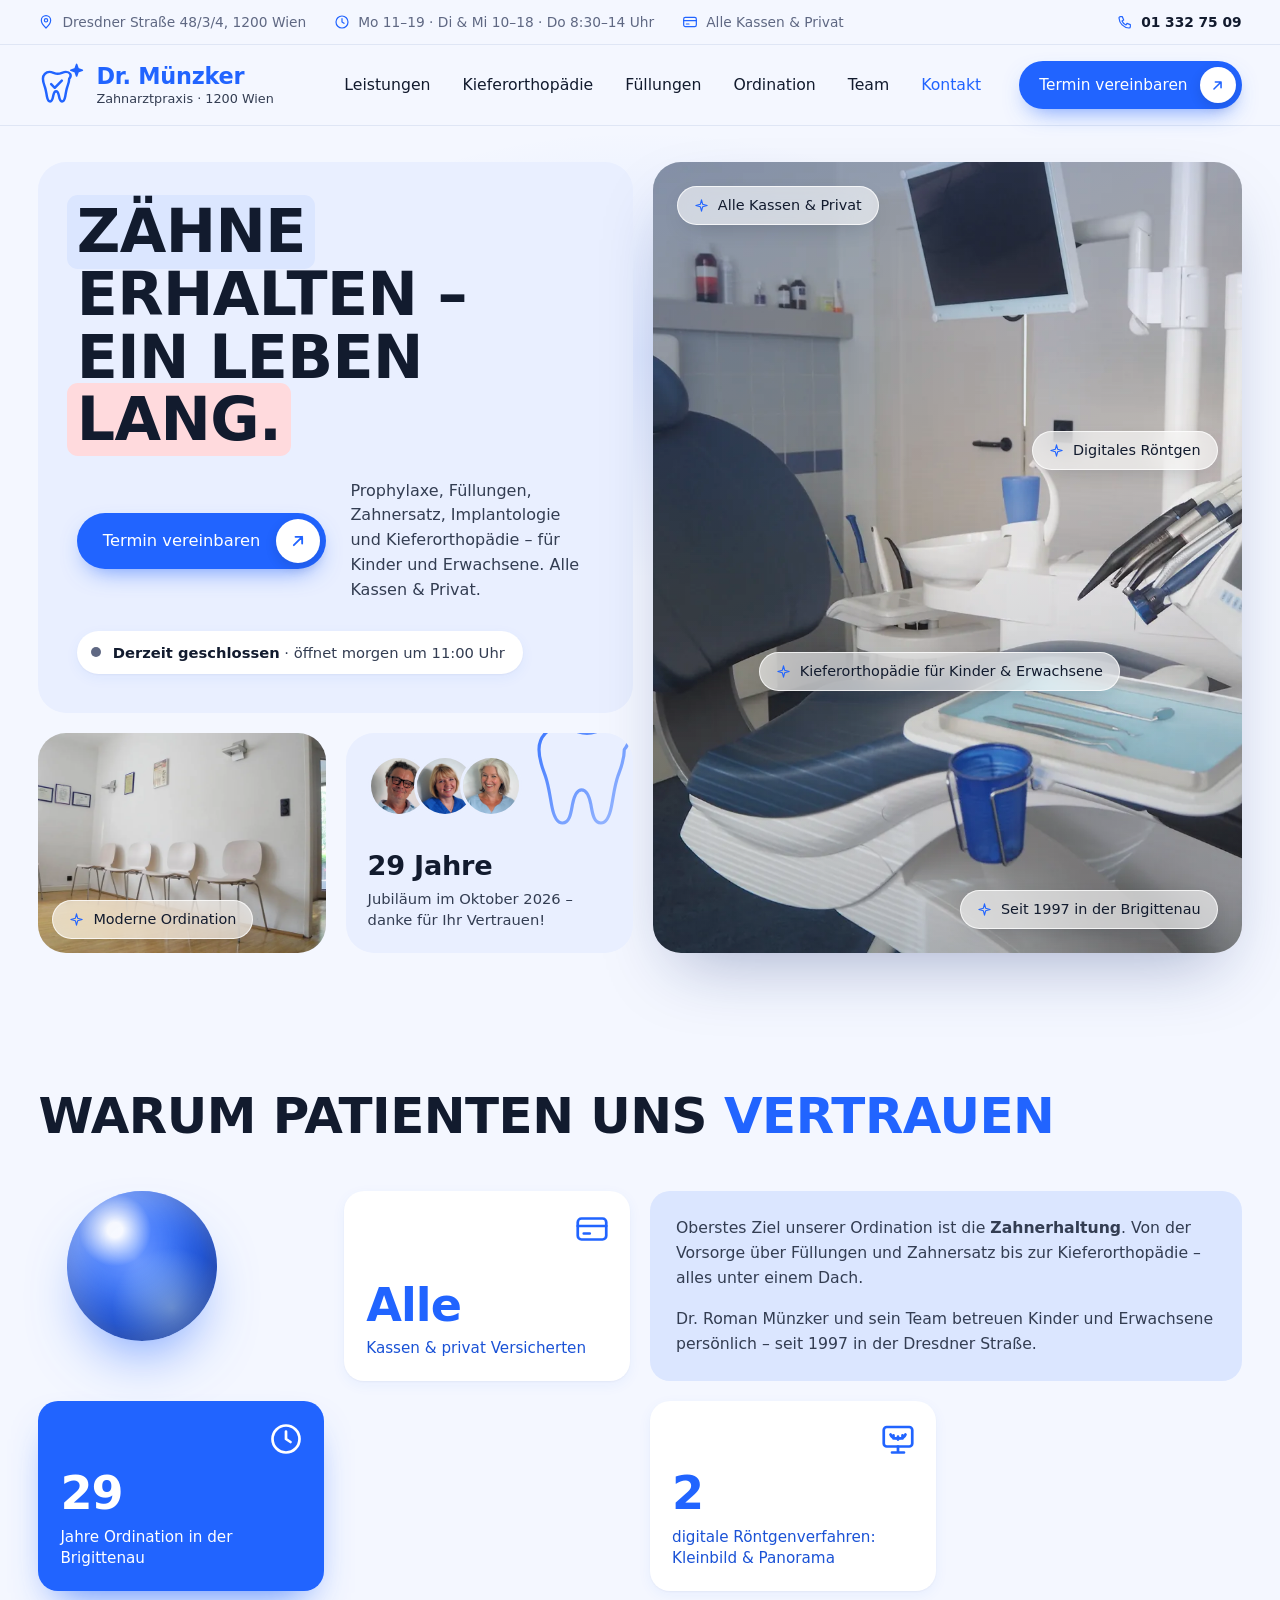
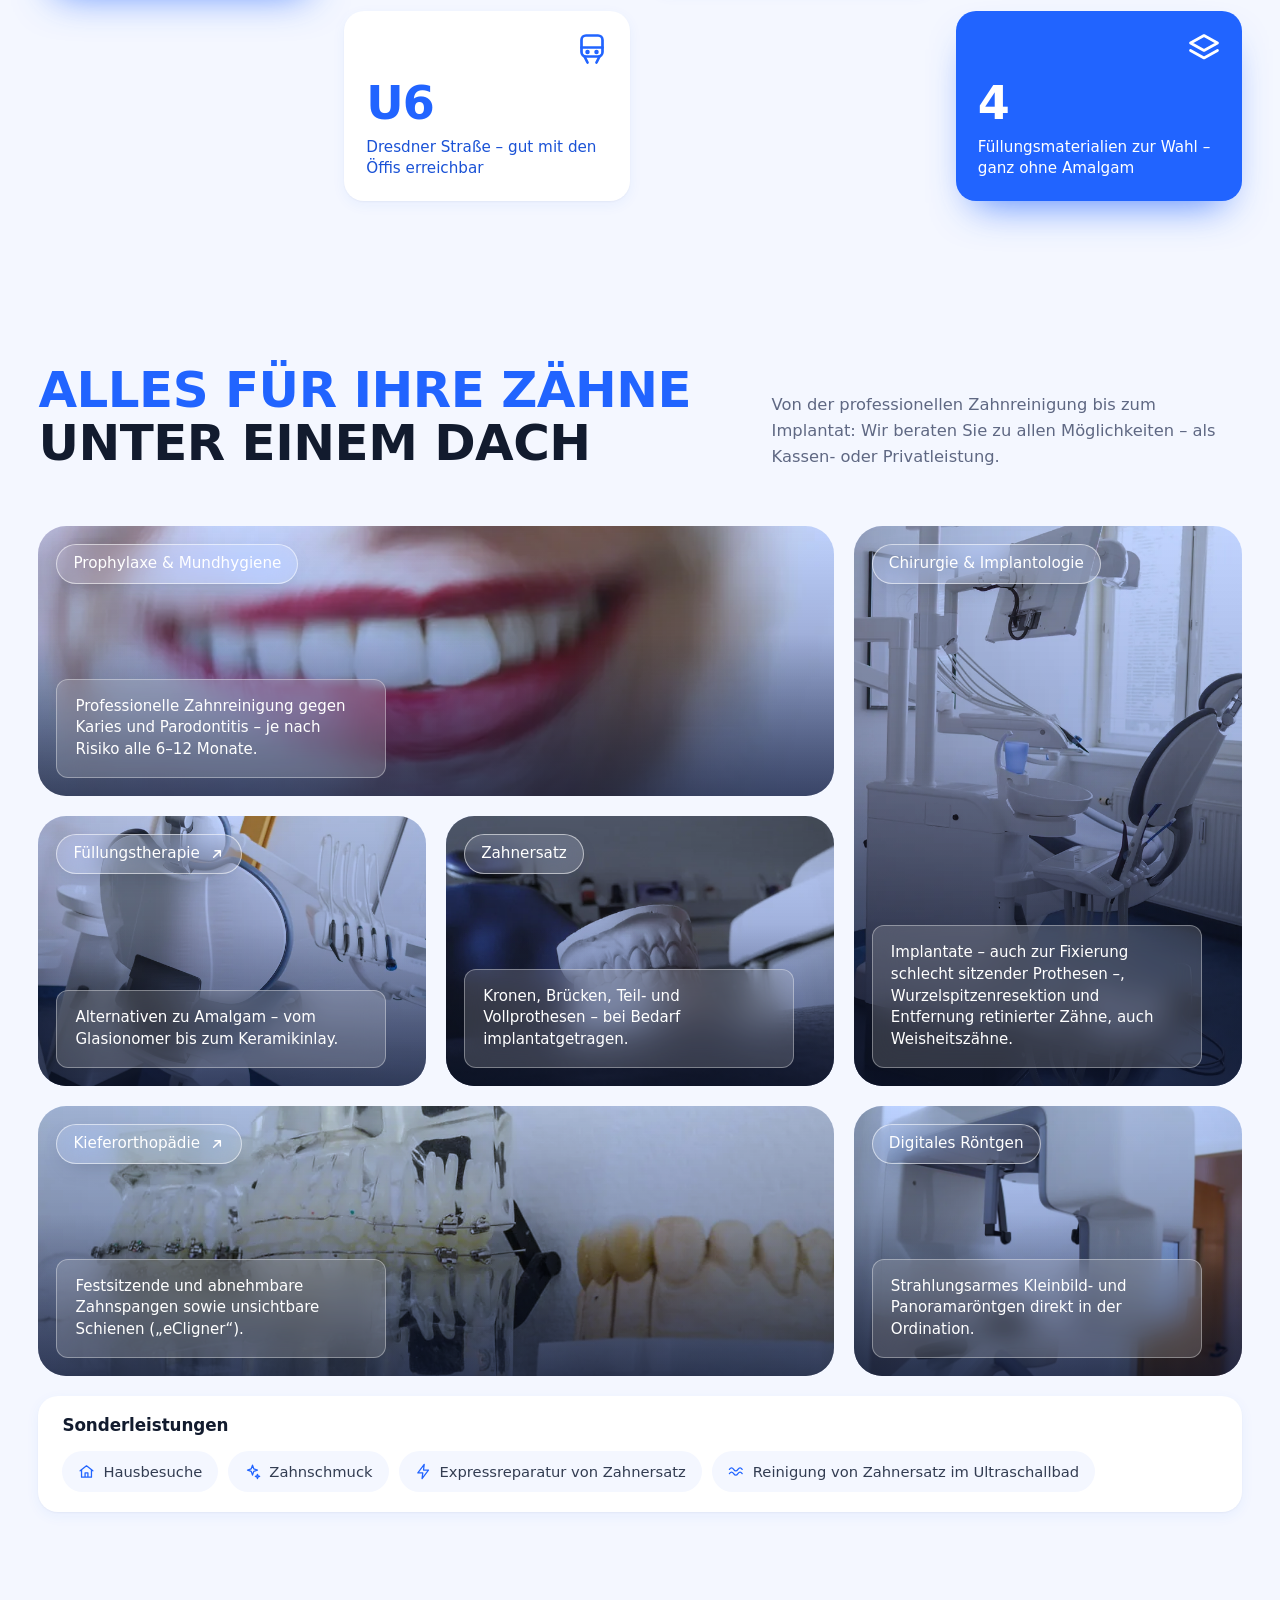
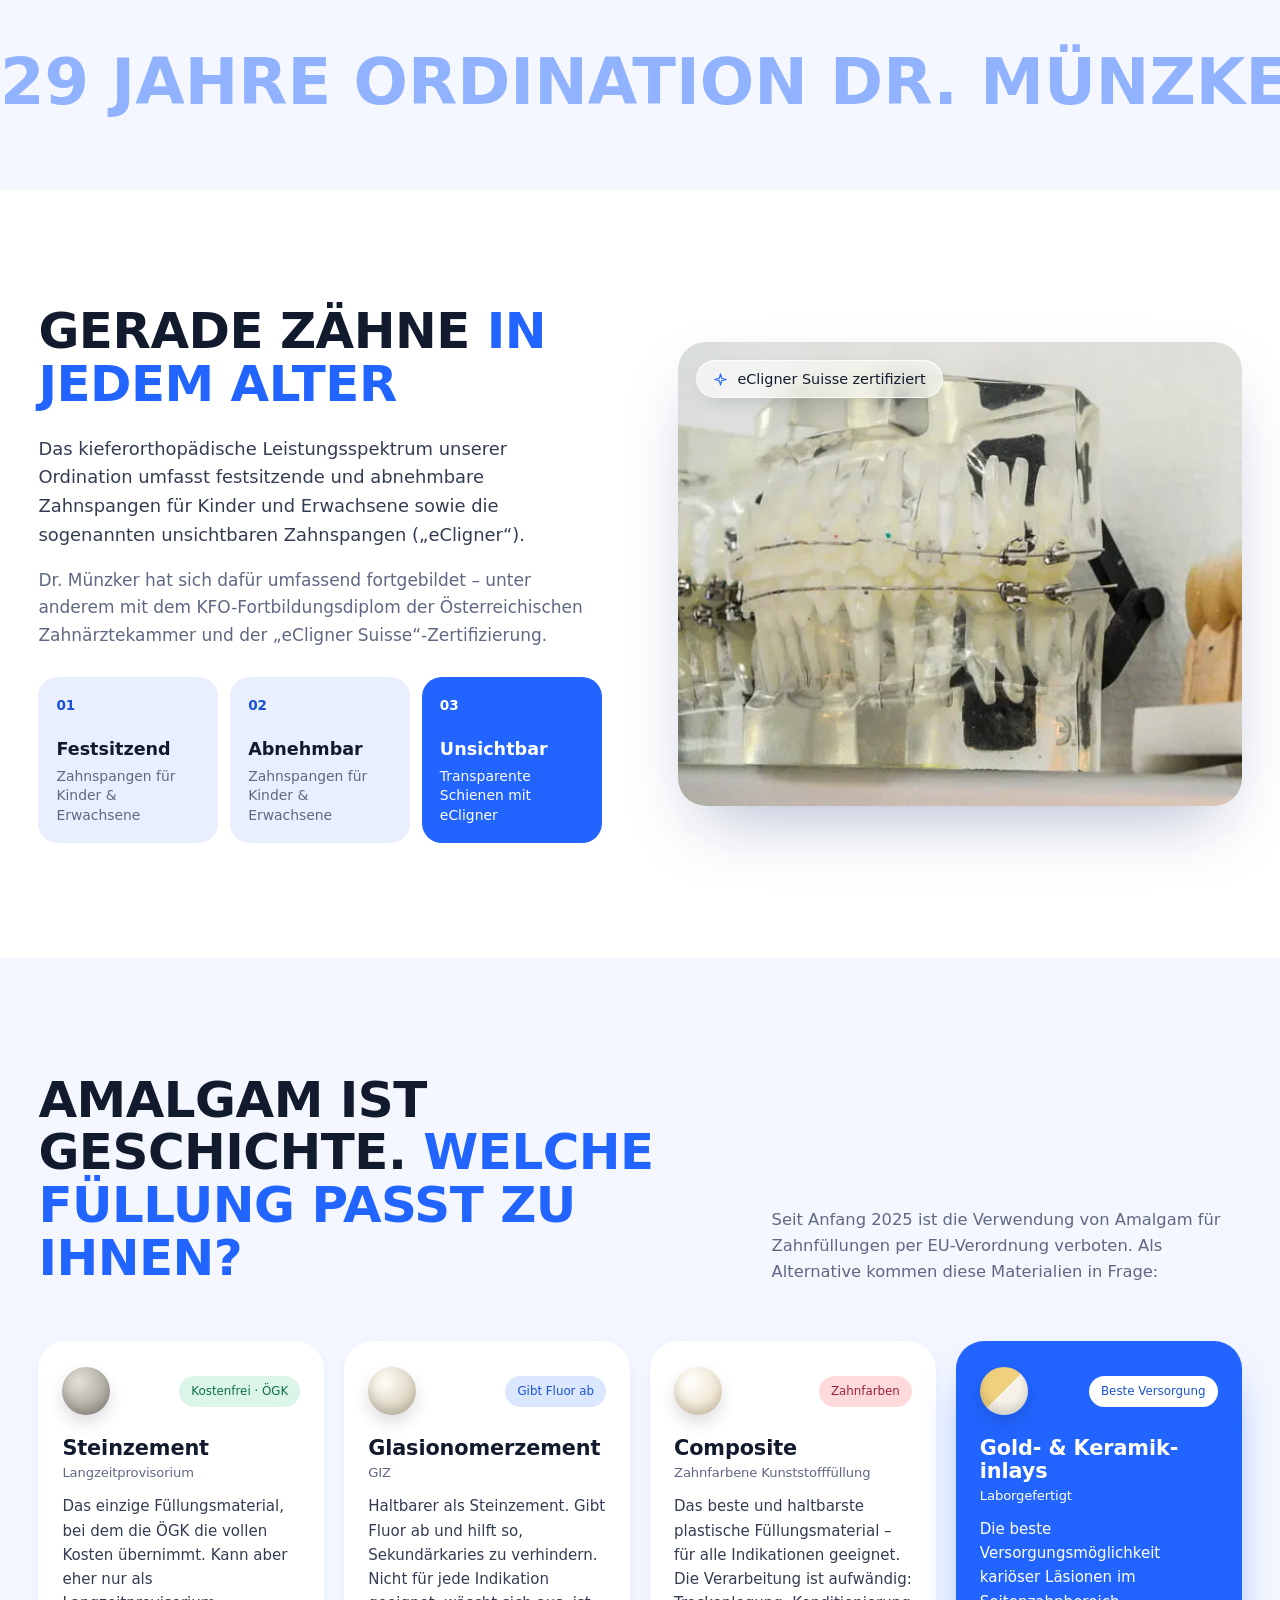
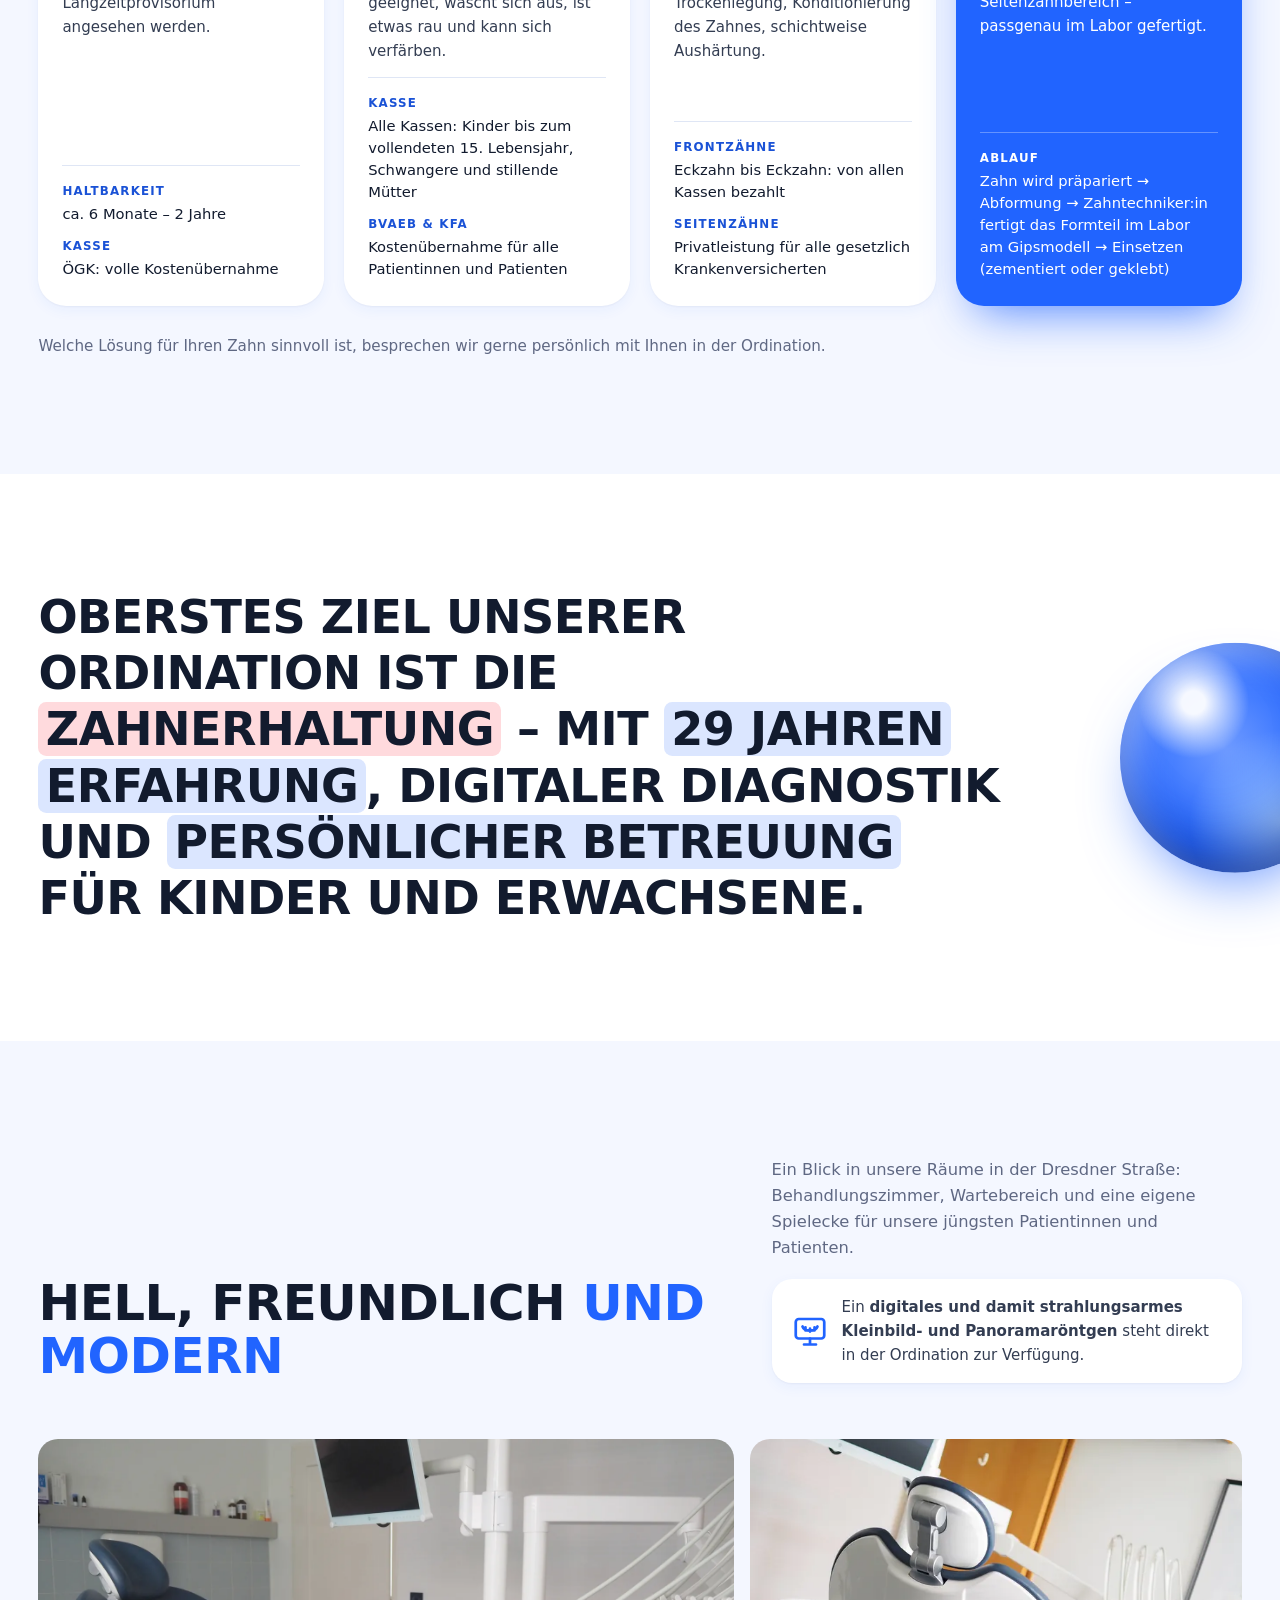
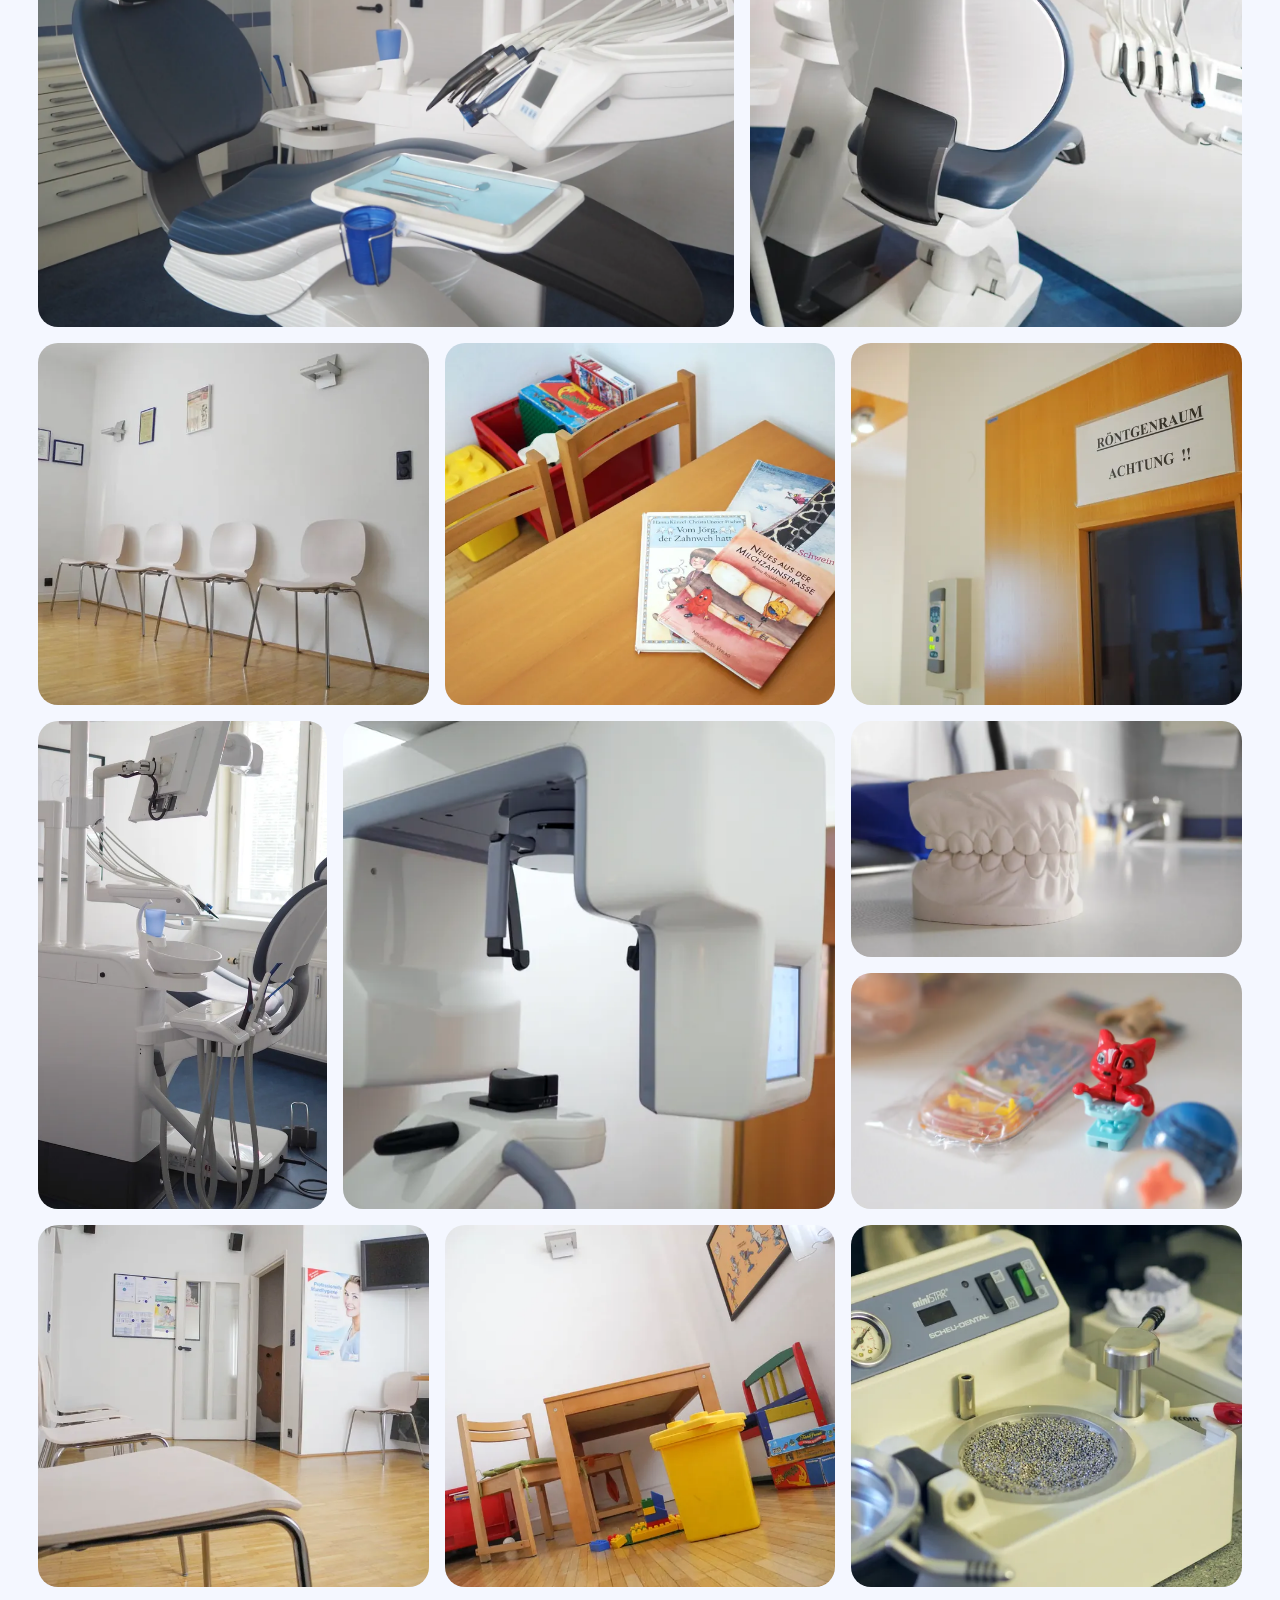
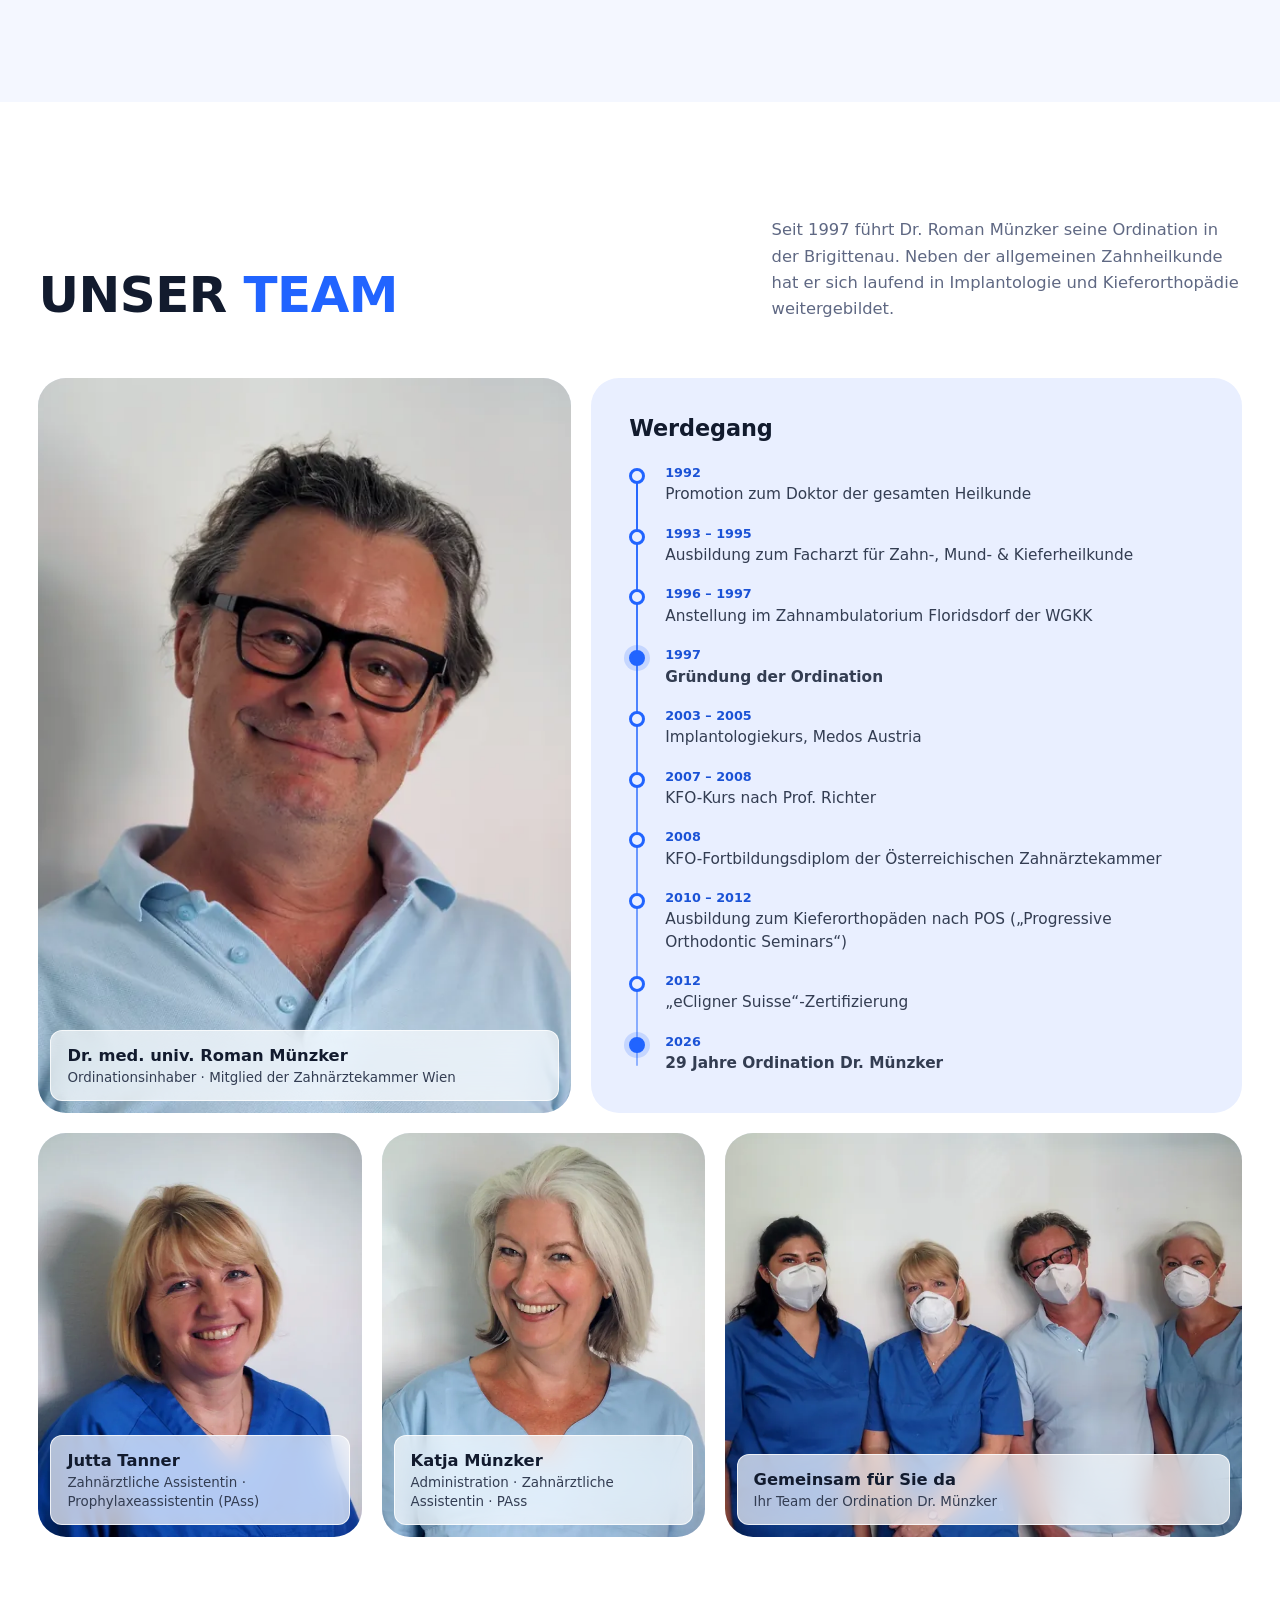
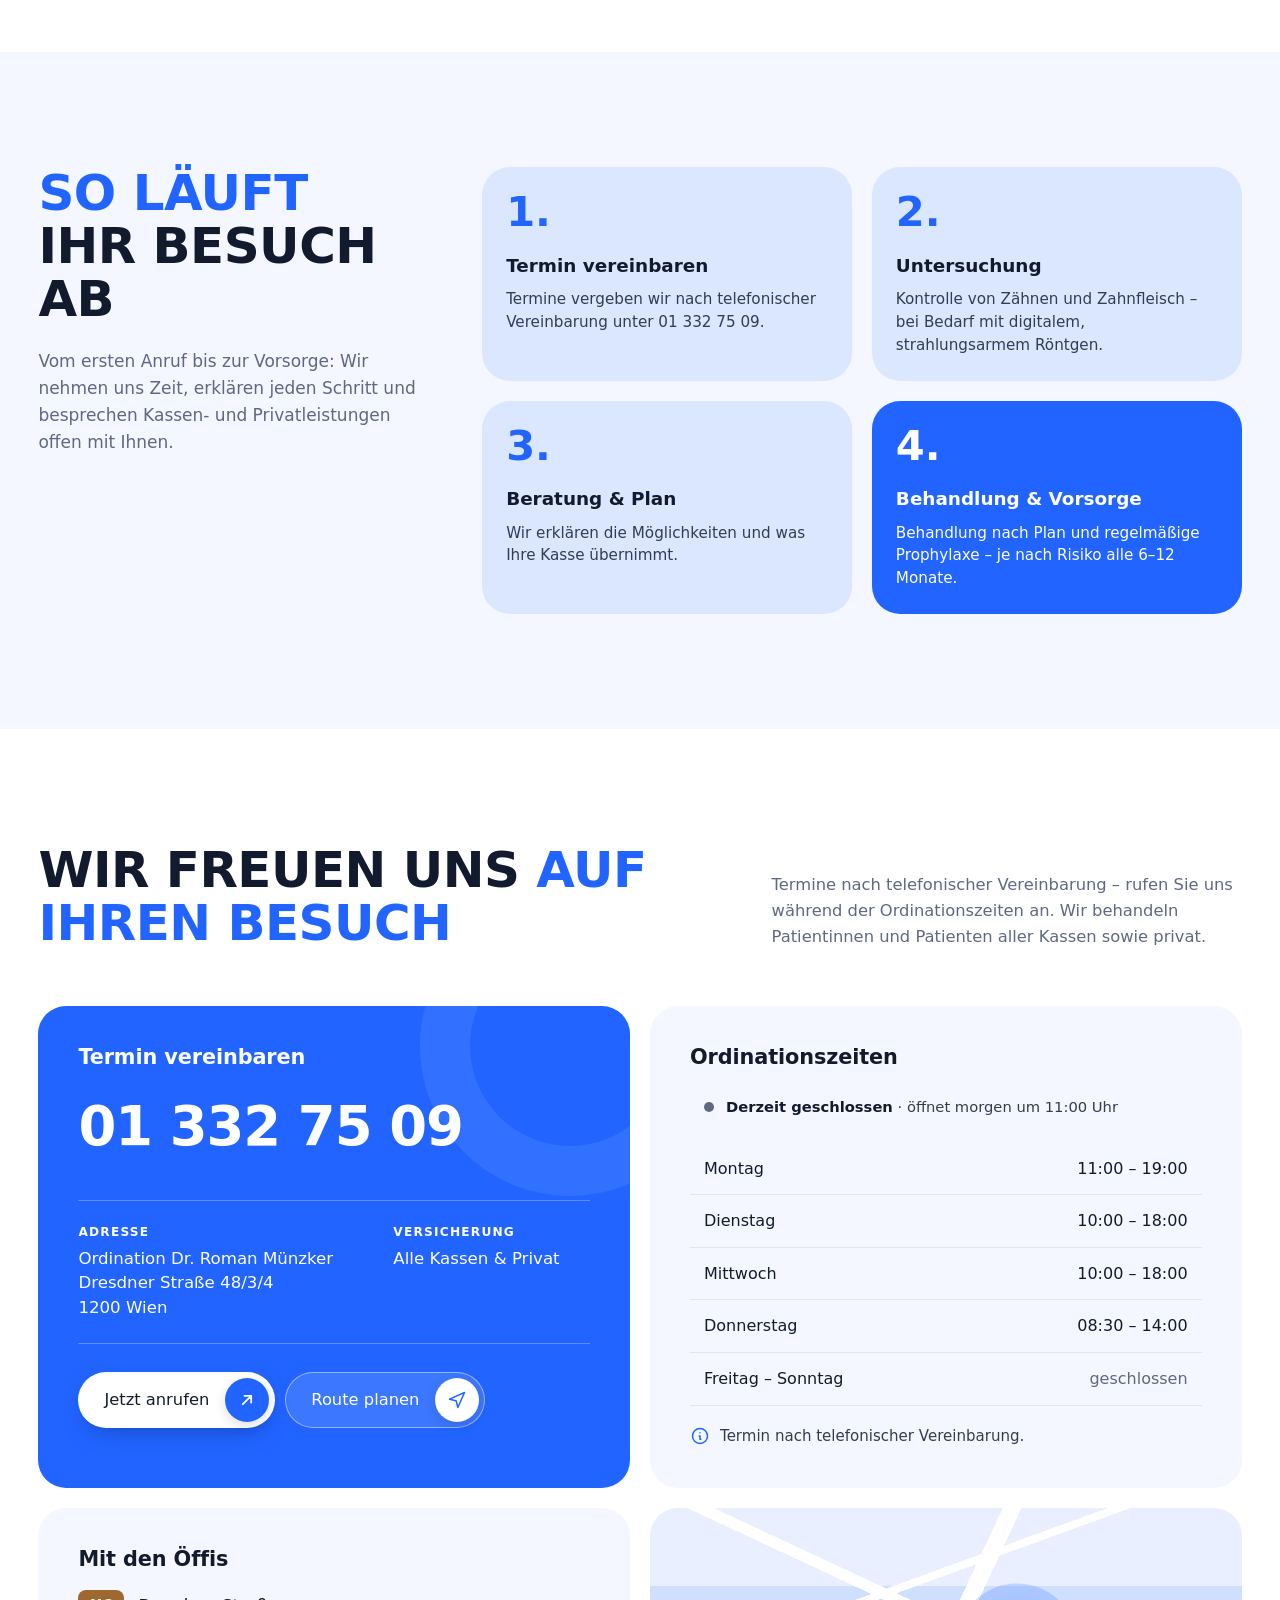
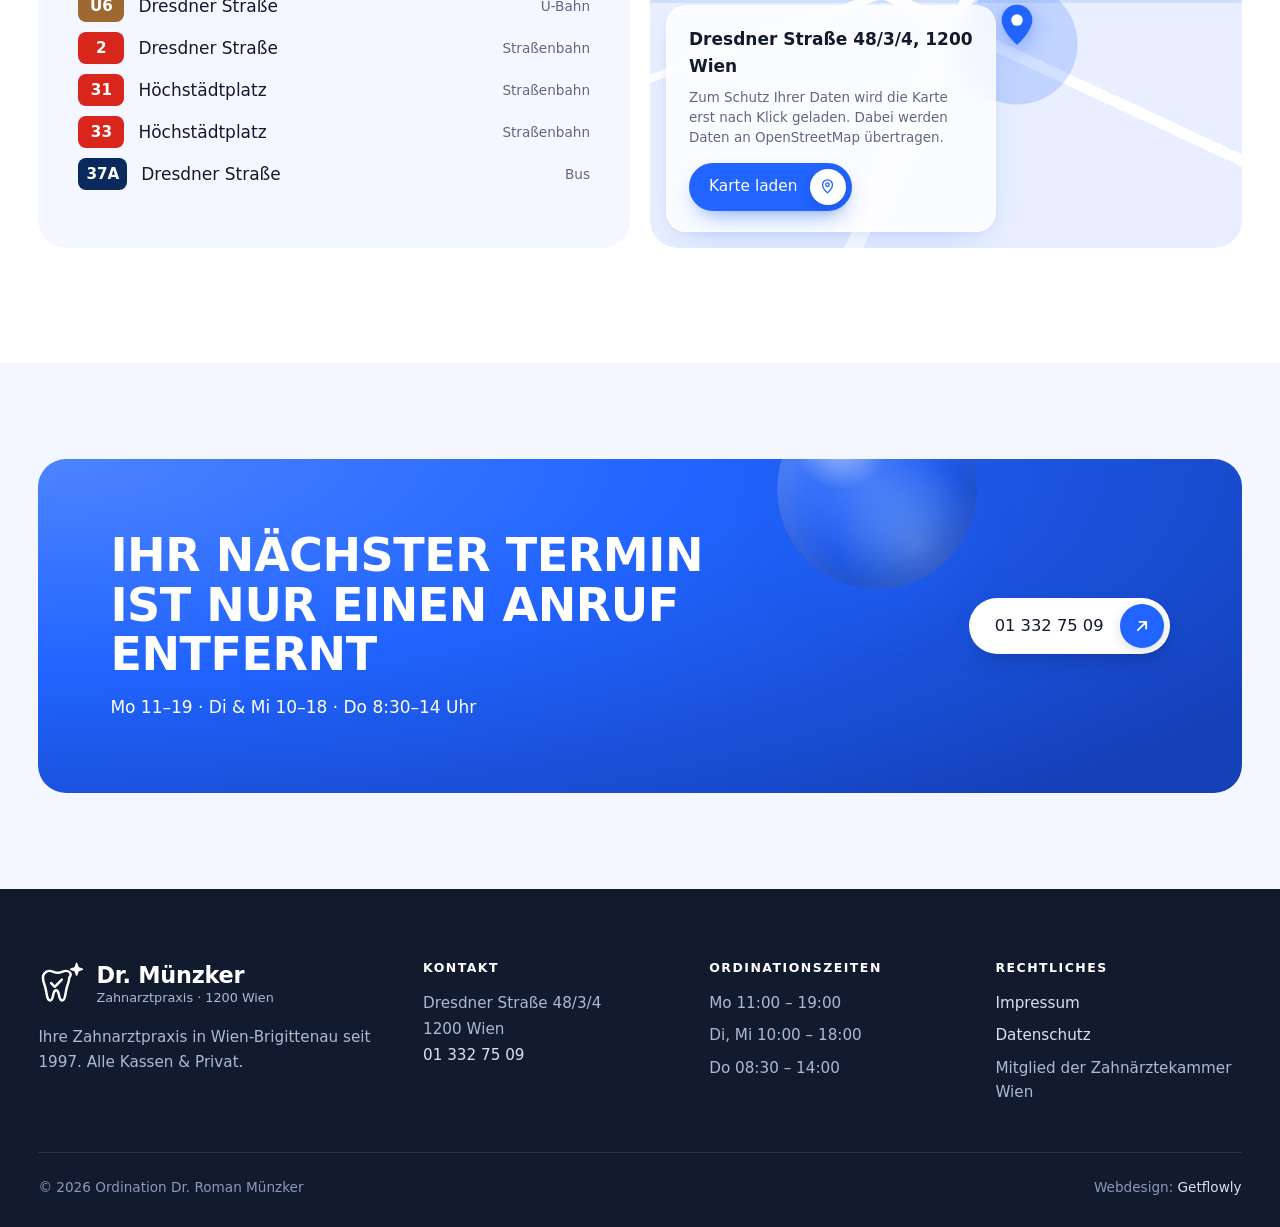
==== commit f6696b0b: "Redesign in bright blue with Geologica and bento layout Rework the whole site in a modern clinic sty" ====
--- a/index.html
+++ b/index.html
@@ -6,7 +6,7 @@
   <title>Zahnarzt Dr. Roman Münzker – Ordination in 1200 Wien · Alle Kassen</title>
   <meta name="description" content="Zahnarztpraxis Dr. Roman Münzker in Wien-Brigittenau seit 1997: Prophylaxe, Füllungen, Zahnersatz, Implantologie und Kieferorthopädie für Kinder und Erwachsene. Alle Kassen &amp; Privat. Tel. 01 332 75 09.">
   <meta name="robots" content="noindex, nofollow">
-  <meta name="theme-color" content="#0b2545">
+  <meta name="theme-color" content="#f4f7ff">
   <link rel="canonical" href="https://www.zahnarzt-muenzker.at/">
   <link rel="icon" href="favicon.svg" type="image/svg+xml">
   <meta property="og:type" content="website">
@@ -14,8 +14,7 @@
   <meta property="og:title" content="Zahnarzt Dr. Roman Münzker – 1200 Wien">
   <meta property="og:description" content="Ihre Zahnarztpraxis in der Brigittenau seit 1997. Alle Kassen &amp; Privat.">
   <meta property="og:image" content="assets/img/behandlung-2-1600.webp">
-  <link rel="preload" href="assets/fonts/manrope-latin-wght-normal.woff2" as="font" type="font/woff2" crossorigin>
-  <link rel="preload" href="assets/fonts/inter-latin-wght-normal.woff2" as="font" type="font/woff2" crossorigin>
+  <link rel="preload" href="assets/fonts/geologica-latin-wght-normal.woff2" as="font" type="font/woff2" crossorigin>
   <link rel="stylesheet" href="assets/css/style.css">
   <script type="application/ld+json">
   {
@@ -48,39 +47,40 @@
 
   <svg width="0" height="0" style="position:absolute" aria-hidden="true">
     <defs>
+      <linearGradient id="g-blue" x1="0" y1="0" x2="1" y2="1"><stop offset="0" stop-color="#2164ff"/><stop offset="1" stop-color="#90b2ff"/></linearGradient>
+      <symbol id="i-logo" viewBox="0 0 28 28" fill="none" stroke="currentColor" stroke-width="1.5" stroke-linecap="round" stroke-linejoin="round"><path d="M7 6C4.8 6 3 7.8 3 10.2c0 2 .6 3.4 1.2 5 .6 1.7.8 3.5 1.2 5.6.3 1.6.8 3.2 2 3.2 1.4 0 1.6-2 1.9-3.6.3-1.4.7-2.6 1.7-2.6s1.4 1.2 1.7 2.6c.3 1.6.5 3.6 1.9 3.6 1.2 0 1.7-1.6 2-3.2.4-2.1.6-3.9 1.2-5.6.6-1.6 1.2-3 1.2-5C21 7.8 19.2 6 17 6c-1.9 0-3 1.2-5 1.2S8.9 6 7 6z"/><path d="M23.5 1.5l.9 2.6 2.6.9-2.6.9-.9 2.6-.9-2.6-2.6-.9 2.6-.9z" fill="currentColor" stroke-width="1"/><path d="M8 13.5l2.2 2.2 4.3-4.4"/></symbol>
+      <symbol id="i-ur" viewBox="0 0 24 24" fill="none" stroke="currentColor" stroke-width="2.2" stroke-linecap="round" stroke-linejoin="round"><path d="M7 17L17 7M9 7h8v8"/></symbol>
+      <symbol id="i-spark" viewBox="0 0 24 24" fill="none" stroke="currentColor" stroke-width="1.8" stroke-linejoin="round"><path d="M12 3l1.9 7.1L21 12l-7.1 1.9L12 21l-1.9-7.1L3 12l7.1-1.9z"/></symbol>
       <symbol id="i-phone" viewBox="0 0 24 24" fill="none" stroke="currentColor" stroke-width="1.8" stroke-linecap="round" stroke-linejoin="round"><path d="M5 4h3l2 5-2.5 1.5a11 11 0 0 0 6 6L15 14l5 2v3a2 2 0 0 1-2 2A16 16 0 0 1 3 6a2 2 0 0 1 2-2z"/></symbol>
       <symbol id="i-pin" viewBox="0 0 24 24" fill="none" stroke="currentColor" stroke-width="1.8" stroke-linecap="round" stroke-linejoin="round"><path d="M12 21s-7-6.2-7-11.5a7 7 0 0 1 14 0C19 14.8 12 21 12 21z"/><circle cx="12" cy="9.5" r="2.5"/></symbol>
       <symbol id="i-pin-solid" viewBox="0 0 24 24"><path fill="currentColor" d="M12 22s-8-7-8-13a8 8 0 0 1 16 0c0 6-8 13-8 13z"/><circle cx="12" cy="9" r="3" fill="#fff"/></symbol>
       <symbol id="i-clock" viewBox="0 0 24 24" fill="none" stroke="currentColor" stroke-width="1.8" stroke-linecap="round" stroke-linejoin="round"><circle cx="12" cy="12" r="9"/><path d="M12 7v5l3 2"/></symbol>
-      <symbol id="i-arrow" viewBox="0 0 24 24" fill="none" stroke="currentColor" stroke-width="2" stroke-linecap="round" stroke-linejoin="round"><path d="M5 12h14M13 6l6 6-6 6"/></symbol>
       <symbol id="i-route" viewBox="0 0 24 24" fill="none" stroke="currentColor" stroke-width="1.8" stroke-linecap="round" stroke-linejoin="round"><path d="M3 11l18-8-8 18-2-8z"/></symbol>
       <symbol id="i-card" viewBox="0 0 24 24" fill="none" stroke="currentColor" stroke-width="1.8" stroke-linecap="round" stroke-linejoin="round"><rect x="2.5" y="5" width="19" height="14" rx="2.5"/><path d="M2.5 10h19M6.5 15h4"/></symbol>
       <symbol id="i-shield" viewBox="0 0 24 24" fill="none" stroke="currentColor" stroke-width="1.8" stroke-linecap="round" stroke-linejoin="round"><path d="M12 3l7 3v5c0 4.5-3 8.3-7 10-4-1.7-7-5.5-7-10V6z"/><path d="M9 12l2 2 4-4"/></symbol>
       <symbol id="i-tooth" viewBox="0 0 24 24" fill="none" stroke="currentColor" stroke-width="1.8" stroke-linecap="round" stroke-linejoin="round"><path d="M7 3C4.8 3 3 4.8 3 7.2c0 2 .6 3.4 1.2 5 .6 1.7.8 3.5 1.2 5.6.3 1.6.8 3.2 2 3.2 1.4 0 1.6-2 1.9-3.6.3-1.4.7-2.6 1.7-2.6s1.4 1.2 1.7 2.6c.3 1.6.5 3.6 1.9 3.6 1.2 0 1.7-1.6 2-3.2.4-2.1.6-3.9 1.2-5.6.6-1.6 1.2-3 1.2-5C21 4.8 19.2 3 17 3c-1.9 0-3 1.2-5 1.2S8.9 3 7 3z"/></symbol>
-      <symbol id="i-crown" viewBox="0 0 24 24" fill="none" stroke="currentColor" stroke-width="1.8" stroke-linecap="round" stroke-linejoin="round"><path d="M4 8l4 3.5L12 5l4 6.5L20 8l-1.5 10h-13z"/><path d="M6 21h12"/></symbol>
-      <symbol id="i-implant" viewBox="0 0 24 24" fill="none" stroke="currentColor" stroke-width="1.8" stroke-linecap="round" stroke-linejoin="round"><path d="M7 3h10c1.7 0 2.5 1.4 2 2.8L18 8.5H6L5 5.8C4.5 4.4 5.3 3 7 3z"/><path d="M8 11.5h8M8.6 14.5h6.8M9.2 17.5h5.6M10.2 20.5h3.6"/></symbol>
       <symbol id="i-braces" viewBox="0 0 24 24" fill="none" stroke="currentColor" stroke-width="1.8" stroke-linecap="round" stroke-linejoin="round"><path d="M4 7.5c0-1.4 1.1-2.5 2.5-2.5S9 6.1 9 7.5v9C9 17.9 7.9 19 6.5 19S4 17.9 4 16.5zM15 7.5c0-1.4 1.1-2.5 2.5-2.5S20 6.1 20 7.5v9c0 1.4-1.1 2.5-2.5 2.5S15 17.9 15 16.5z"/><path d="M2 12h20"/><rect x="5" y="10.5" width="3" height="3" rx=".6"/><rect x="16" y="10.5" width="3" height="3" rx=".6"/></symbol>
       <symbol id="i-xray" viewBox="0 0 24 24" fill="none" stroke="currentColor" stroke-width="1.8" stroke-linecap="round" stroke-linejoin="round"><rect x="2.5" y="4" width="19" height="13" rx="2"/><path d="M8 21h8M12 17v4"/><path d="M7 9c1.2 3.6 8.8 3.6 10 0M9 9.6v2M12 10.4v2M15 9.6v2"/></symbol>
+      <symbol id="i-metro" viewBox="0 0 24 24" fill="none" stroke="currentColor" stroke-width="1.8" stroke-linecap="round" stroke-linejoin="round"><rect x="5" y="3" width="14" height="14" rx="3"/><path d="M5 11h14M9 21l-2-4M15 21l2-4"/><circle cx="9" cy="14" r=".6" fill="currentColor"/><circle cx="15" cy="14" r=".6" fill="currentColor"/></symbol>
+      <symbol id="i-layers" viewBox="0 0 24 24" fill="none" stroke="currentColor" stroke-width="1.8" stroke-linecap="round" stroke-linejoin="round"><path d="M12 3l9 5-9 5-9-5z"/><path d="M3 13l9 5 9-5"/></symbol>
       <symbol id="i-home" viewBox="0 0 24 24" fill="none" stroke="currentColor" stroke-width="1.8" stroke-linecap="round" stroke-linejoin="round"><path d="M3 11l9-7 9 7"/><path d="M5 10v10h14V10M10 20v-6h4v6"/></symbol>
       <symbol id="i-sparkle" viewBox="0 0 24 24" fill="none" stroke="currentColor" stroke-width="1.8" stroke-linecap="round" stroke-linejoin="round"><path d="M12 3l1.8 5.2L19 10l-5.2 1.8L12 17l-1.8-5.2L5 10l5.2-1.8zM19 16l.8 2.2L22 19l-2.2.8L19 22l-.8-2.2L16 19l2.2-.8z"/></symbol>
       <symbol id="i-bolt" viewBox="0 0 24 24" fill="none" stroke="currentColor" stroke-width="1.8" stroke-linecap="round" stroke-linejoin="round"><path d="M13 2L4 14h7l-1 8 9-12h-7z"/></symbol>
       <symbol id="i-wave" viewBox="0 0 24 24" fill="none" stroke="currentColor" stroke-width="1.8" stroke-linecap="round" stroke-linejoin="round"><path d="M2 9c2-3 4-3 6 0s4 3 6 0 4-3 6 0M2 15c2-3 4-3 6 0s4 3 6 0 4-3 6 0"/></symbol>
       <symbol id="i-info" viewBox="0 0 24 24" fill="none" stroke="currentColor" stroke-width="1.8" stroke-linecap="round" stroke-linejoin="round"><circle cx="12" cy="12" r="9"/><path d="M12 8h.01M11 12h1v4h1"/></symbol>
-      <symbol id="i-alert" viewBox="0 0 24 24" fill="none" stroke="currentColor" stroke-width="1.8" stroke-linecap="round" stroke-linejoin="round"><path d="M10.3 3.9L2.4 17.5A2 2 0 0 0 4.1 20.5h15.8a2 2 0 0 0 1.7-3L13.7 3.9a2 2 0 0 0-3.4 0z"/><path d="M12 9v4M12 17h.01"/></symbol>
       <symbol id="i-close" viewBox="0 0 24 24" fill="none" stroke="currentColor" stroke-width="2" stroke-linecap="round"><path d="M6 6l12 12M18 6L6 18"/></symbol>
       <symbol id="i-left" viewBox="0 0 24 24" fill="none" stroke="currentColor" stroke-width="2" stroke-linecap="round" stroke-linejoin="round"><path d="M15 5l-7 7 7 7"/></symbol>
       <symbol id="i-right" viewBox="0 0 24 24" fill="none" stroke="currentColor" stroke-width="2" stroke-linecap="round" stroke-linejoin="round"><path d="M9 5l7 7-7 7"/></symbol>
     </defs>
   </svg>
 
-  <!-- Top bar -->
+  <!-- Info bar -->
   <div class="topbar">
     <div class="wrap">
-      <div class="topbar__items">
-        <span class="badge-kassen"><svg><use href="#i-card"/></svg>Alle Kassen &amp; Privat</span>
-        <span class="hide-sm"><svg><use href="#i-pin"/></svg>Dresdner Straße 48/3/4, 1200 Wien</span>
-        <span><svg><use href="#i-phone"/></svg><a href="tel:+4313327509">01 332 75 09</a></span>
-      </div>
+      <span class="topbar__item"><svg><use href="#i-pin"/></svg>Dresdner Straße 48/3/4, 1200 Wien</span>
+      <span class="topbar__item hide-sm"><svg><use href="#i-clock"/></svg>Mo 11–19 · Di &amp; Mi 10–18 · Do 8:30–14 Uhr</span>
+      <span class="topbar__item hide-md"><svg><use href="#i-card"/></svg>Alle Kassen &amp; Privat</span>
+      <a class="topbar__phone" href="tel:+4313327509"><svg><use href="#i-phone"/></svg>01 332 75 09</a>
     </div>
   </div>
 
@@ -88,10 +88,10 @@
   <header class="header" id="header">
     <div class="wrap">
       <a class="brand" href="#top" aria-label="Ordination Dr. Roman Münzker – zur Startseite">
-        <span class="brand__mark" aria-hidden="true">M</span>
+        <svg class="brand__mark" aria-hidden="true"><use href="#i-logo"/></svg>
         <span class="brand__text">
-          <span class="brand__name">Dr. Roman Münzker</span>
-          <span class="brand__sub">Zahnarzt · 1200 Wien</span>
+          <span class="brand__name">Dr. Münzker</span>
+          <span class="brand__sub">Zahnarztpraxis · 1200 Wien</span>
         </span>
       </a>
       <nav class="nav" id="nav" aria-label="Hauptnavigation">
@@ -101,9 +101,9 @@
         <a href="#ordination">Ordination</a>
         <a href="#team">Team</a>
         <a href="#kontakt">Kontakt</a>
-        <a class="btn" href="tel:+4313327509"><svg><use href="#i-phone"/></svg>01 332 75 09</a>
+        <a class="btn" href="tel:+4313327509"><span>01 332 75 09</span><i class="btn__ic"><svg><use href="#i-ur"/></svg></i></a>
       </nav>
-      <a class="btn btn--sm" href="tel:+4313327509"><svg><use href="#i-phone"/></svg>Termin vereinbaren</a>
+      <a class="btn btn--sm header__cta" href="tel:+4313327509"><span>Termin vereinbaren</span><i class="btn__ic"><svg><use href="#i-ur"/></svg></i></a>
       <button class="menu-toggle" id="menu-toggle" aria-label="Menü öffnen" aria-expanded="false" aria-controls="nav"><span></span></button>
     </div>
   </header>
@@ -112,229 +112,182 @@
 
     <!-- Hero -->
     <section class="hero" id="top">
-      <div class="wrap">
-        <div>
-          <p class="eyebrow reveal"><span>Zahnarzt in Wien-Brigittenau<span class="hide-xs"> · seit 1997</span></span></p>
-          <h1 class="reveal" data-delay="1"><span class="line">Zähne erhalten –</span> <em class="line">ein Leben lang.</em></h1>
-          <p class="lead reveal" data-delay="2">Prophylaxe, Füllungen, Zahnersatz, Implantologie und Kieferorthopädie für Kinder und Erwachsene – persönlich betreut von Dr.&nbsp;Roman Münzker und seinem Team. Alle Kassen &amp; Privat.</p>
-          <div class="hero__ctas reveal" data-delay="3">
-            <a class="btn" href="tel:+4313327509"><svg><use href="#i-phone"/></svg>01 332 75 09 anrufen</a>
-            <a class="btn btn--ghost" href="#leistungen">Unsere Leistungen <svg><use href="#i-arrow"/></svg></a>
-          </div>
-          <div class="status reveal" data-delay="3" data-status>
+      <div class="wrap hero__grid">
+        <div class="hero__main tile reveal">
+          <h1><span class="l"><mark class="hl">Zähne</mark></span> <span class="l">erhalten –</span> <span class="l">ein Leben</span> <span class="l"><mark class="hl hl--pink">lang.</mark></span></h1>
+          <div class="hero__cta">
+            <a class="btn" href="tel:+4313327509"><span>Termin vereinbaren</span><i class="btn__ic"><svg><use href="#i-ur"/></svg></i></a>
+            <p>Prophylaxe, Füllungen, Zahnersatz, Implantologie und Kieferorthopädie – für Kinder und Erwachsene. Alle Kassen &amp; Privat.</p>
+          </div>
+          <div class="status" data-status>
             <span class="status__dot" aria-hidden="true"></span>
             <span data-status-text>Mo 11–19 · Di &amp; Mi 10–18 · Do 8:30–14 Uhr</span>
           </div>
         </div>
 
-        <div class="hero__visual reveal" data-delay="2">
-          <div class="hero__img-main">
-            <img src="assets/img/behandlung-2-1600.webp"
-                 srcset="assets/img/behandlung-2-800.webp 800w, assets/img/behandlung-2-1600.webp 1600w, assets/img/behandlung-2-2200.webp 2200w"
-                 sizes="(max-width: 860px) 90vw, 46vw" alt="Heller Behandlungsraum der Ordination mit moderner Behandlungseinheit" width="1600" height="1200" fetchpriority="high">
-          </div>
-          <figure class="hero__img-side" style="margin:0">
-            <img src="assets/img/dr-roman-muenzker-600.webp" alt="Dr. med. univ. Roman Münzker" width="600" height="800">
-            <figcaption><b>Dr. Roman Münzker</b>Ordination seit 1997</figcaption>
-          </figure>
-          <div class="seal" aria-label="29 Jahre Ordination Dr. Münzker">
-            <svg viewBox="0 0 132 132" aria-hidden="true">
-              <defs><path id="seal-circle" d="M66,66 m-50,0 a50,50 0 1,1 100,0 a50,50 0 1,1 -100,0"/></defs>
-              <text><textPath href="#seal-circle">Ordination Dr. Münzker · seit 1997 ·</textPath></text>
-            </svg>
-            <div><span class="seal__num">29</span><span class="seal__lbl">Jahre</span></div>
-          </div>
-        </div>
-      </div>
-    </section>
-
-    <!-- Facts -->
-    <div class="facts">
-      <div class="wrap">
-        <div class="fact reveal"><div class="fact__icon"><svg><use href="#i-card"/></svg></div><div><b>Alle Kassen &amp; Privat</b><span>Kassen- und Privatleistungen</span></div></div>
-        <div class="fact reveal" data-delay="1"><div class="fact__icon"><svg><use href="#i-clock"/></svg></div><div><b>29 Jahre Erfahrung</b><span>Ordination seit 1997</span></div></div>
-        <div class="fact reveal" data-delay="2"><div class="fact__icon"><svg><use href="#i-xray"/></svg></div><div><b>Digitales Röntgen</b><span>Strahlungsarm: Kleinbild &amp; Panorama</span></div></div>
-        <div class="fact reveal" data-delay="3"><div class="fact__icon"><svg><use href="#i-braces"/></svg></div><div><b>Kieferorthopädie</b><span>Für Kinder &amp; Erwachsene</span></div></div>
+        <figure class="hero__photo reveal" data-delay="1">
+          <img src="assets/img/behandlung-2-1600.webp"
+               srcset="assets/img/behandlung-2-800.webp 800w, assets/img/behandlung-2-1600.webp 1600w, assets/img/behandlung-2-2200.webp 2200w"
+               sizes="(max-width: 960px) 92vw, 48vw" alt="Heller Behandlungsraum der Ordination mit moderner Behandlungseinheit" width="1600" height="1200" fetchpriority="high">
+          <span class="glass-tag t1"><svg><use href="#i-spark"/></svg>Alle Kassen &amp; Privat</span>
+          <span class="glass-tag t2"><svg><use href="#i-spark"/></svg>Digitales Röntgen</span>
+          <span class="glass-tag t3"><svg><use href="#i-spark"/></svg>Kieferorthopädie für Kinder &amp; Erwachsene</span>
+          <span class="glass-tag t4"><svg><use href="#i-spark"/></svg>Seit 1997 in der Brigittenau</span>
+        </figure>
+
+        <figure class="hero__small reveal" data-delay="2">
+          <img src="assets/img/wartezimmer-1-800.webp" alt="Heller Wartebereich der Ordination" width="800" height="570">
+          <span class="glass-tag"><svg><use href="#i-spark"/></svg>Moderne Ordination</span>
+        </figure>
+
+        <div class="hero__team tile reveal" data-delay="3">
+          <div class="avatars" aria-hidden="true">
+            <img src="assets/img/dr-roman-muenzker-600.webp" alt="" width="600" height="800">
+            <img src="assets/img/jutta-tanner-600.webp" alt="" width="600" height="800">
+            <img src="assets/img/katja-muenzker-600.webp" alt="" width="600" height="800">
+          </div>
+          <p><b>29 Jahre</b>Jubiläum im Oktober 2026 – danke für Ihr Vertrauen!</p>
+          <svg class="hero__tooth" viewBox="0 0 24 24" fill="none" stroke="url(#g-blue)" stroke-width=".6" stroke-linejoin="round" aria-hidden="true"><path d="M7 3C4.8 3 3 4.8 3 7.2c0 2 .6 3.4 1.2 5 .6 1.7.8 3.5 1.2 5.6.3 1.6.8 3.2 2 3.2 1.4 0 1.6-2 1.9-3.6.3-1.4.7-2.6 1.7-2.6s1.4 1.2 1.7 2.6c.3 1.6.5 3.6 1.9 3.6 1.2 0 1.7-1.6 2-3.2.4-2.1.6-3.9 1.2-5.6.6-1.6 1.2-3 1.2-5C21 4.8 19.2 3 17 3c-1.9 0-3 1.2-5 1.2S8.9 3 7 3z"/></svg>
+        </div>
+      </div>
+    </section>
+
+    <!-- Warum wir -->
+    <section class="section why" aria-labelledby="why-title">
+      <div class="wrap">
+        <h2 class="title reveal" id="why-title">Warum Patienten uns <span class="c-blue">vertrauen</span></h2>
+        <div class="why__grid">
+          <div class="why__deco" aria-hidden="true"><span class="orb"></span></div>
+          <article class="stat s1 reveal"><svg class="stat__ic"><use href="#i-card"/></svg><b>Alle</b><span>Kassen &amp; privat Versicherten</span></article>
+          <div class="why__text reveal" data-delay="1">
+            <p>Oberstes Ziel unserer Ordination ist die <strong>Zahnerhaltung</strong>. Von der Vorsorge über Füllungen und Zahnersatz bis zur Kieferorthopädie – alles unter einem Dach.</p>
+            <p>Dr. Roman Münzker und sein Team betreuen Kinder und Erwachsene persönlich – seit 1997 in der Dresdner Straße.</p>
+          </div>
+          <article class="stat stat--blue s2 reveal"><svg class="stat__ic"><use href="#i-clock"/></svg><b>29</b><span>Jahre Ordination in der Brigittenau</span></article>
+          <article class="stat s3 reveal" data-delay="1"><svg class="stat__ic"><use href="#i-xray"/></svg><b>2</b><span>digitale Röntgenverfahren: Kleinbild &amp; Panorama</span></article>
+          <article class="stat s4 reveal"><svg class="stat__ic"><use href="#i-metro"/></svg><b>U6</b><span>Dresdner Straße – gut mit den Öffis erreichbar</span></article>
+          <article class="stat stat--blue s5 reveal" data-delay="1"><svg class="stat__ic"><use href="#i-layers"/></svg><b>4</b><span>Füllungsmaterialien zur Wahl – ganz ohne Amalgam</span></article>
+        </div>
+      </div>
+    </section>
+
+    <!-- Leistungen -->
+    <section class="section section--tight" id="leistungen" aria-labelledby="leistungen-title">
+      <div class="wrap">
+        <div class="section-head">
+          <h2 class="title reveal" id="leistungen-title"><span class="c-blue">Alles für Ihre Zähne</span> unter einem Dach</h2>
+          <p class="reveal" data-delay="1">Von der professionellen Zahnreinigung bis zum Implantat: Wir beraten Sie zu allen Möglichkeiten – als Kassen- oder Privatleistung.</p>
+        </div>
+        <div class="services">
+          <article class="svc svc--pro reveal">
+            <img src="assets/img/laecheln-750.webp" alt="" width="750" height="563" loading="lazy">
+            <h3 class="glass-tag glass-tag--dark">Prophylaxe &amp; Mundhygiene</h3>
+            <div class="svc__info"><p>Professionelle Zahnreinigung gegen Karies und Parodontitis – je nach Risiko alle 6–12 Monate.</p></div>
+          </article>
+          <article class="svc svc--chi reveal" data-delay="1">
+            <img src="assets/img/behandlung-3-700.webp" alt="" width="700" height="933" loading="lazy">
+            <h3 class="glass-tag glass-tag--dark">Chirurgie &amp; Implantologie</h3>
+            <div class="svc__info"><p>Implantate – auch zur Fixierung schlecht sitzender Prothesen –, Wurzelspitzenresektion und Entfernung retinierter Zähne, auch Weisheitszähne.</p></div>
+          </article>
+          <a class="svc svc--fue reveal" href="#fuellungen">
+            <img src="assets/img/behandlung-1-700.webp" alt="" width="700" height="911" loading="lazy">
+            <h3 class="glass-tag glass-tag--dark">Füllungstherapie<svg><use href="#i-ur"/></svg></h3>
+            <div class="svc__info"><p>Alternativen zu Amalgam – vom Glasionomer bis zum Keramikinlay.</p></div>
+          </a>
+          <article class="svc svc--zah reveal" data-delay="1">
+            <img src="assets/img/zahnmodell-800.webp" alt="" width="800" height="424" loading="lazy">
+            <h3 class="glass-tag glass-tag--dark">Zahnersatz</h3>
+            <div class="svc__info"><p>Kronen, Brücken, Teil- und Vollprothesen – bei Bedarf implantatgetragen.</p></div>
+          </article>
+          <a class="svc svc--kfo reveal" href="#kfo">
+            <img src="assets/img/kieferorthopaedie-1024.webp" alt="" width="1024" height="452" loading="lazy">
+            <h3 class="glass-tag glass-tag--dark">Kieferorthopädie<svg><use href="#i-ur"/></svg></h3>
+            <div class="svc__info"><p>Festsitzende und abnehmbare Zahnspangen sowie unsichtbare Schienen („eCligner“).</p></div>
+          </a>
+          <article class="svc svc--rtg reveal" data-delay="1">
+            <img src="assets/img/panoramaroentgen-800.webp" alt="" width="800" height="624" loading="lazy">
+            <h3 class="glass-tag glass-tag--dark">Digitales Röntgen</h3>
+            <div class="svc__info"><p>Strahlungsarmes Kleinbild- und Panoramaröntgen direkt in der Ordination.</p></div>
+          </article>
+        </div>
+        <div class="extras reveal">
+          <h3>Sonderleistungen</h3>
+          <ul class="chips">
+            <li><svg><use href="#i-home"/></svg>Hausbesuche</li>
+            <li><svg><use href="#i-sparkle"/></svg>Zahnschmuck</li>
+            <li><svg><use href="#i-bolt"/></svg>Expressreparatur von Zahnersatz</li>
+            <li><svg><use href="#i-wave"/></svg>Reinigung von Zahnersatz im Ultraschallbad</li>
+          </ul>
+        </div>
+      </div>
+    </section>
+
+    <!-- Laufband -->
+    <div class="marquee" aria-hidden="true">
+      <div class="marquee__track">
+        <span>29 Jahre Ordination Dr. Münzker</span><span>Alle Kassen &amp; Privat</span><span>Termin: 01 332 75 09</span>
+        <span>29 Jahre Ordination Dr. Münzker</span><span>Alle Kassen &amp; Privat</span><span>Termin: 01 332 75 09</span>
       </div>
     </div>
-
-    <!-- Jubiläum -->
-    <section class="jubilee" aria-labelledby="jubilee-title">
-      <div class="wrap">
-        <div class="jubilee__card reveal">
-          <div class="jubilee__img">
-            <img src="assets/img/team-jubilaeum-505.webp" alt="Jutta Tanner, Dr. Roman Münzker und Katja Münzker in der Ordination" width="505" height="473" loading="lazy">
-          </div>
-          <div class="jubilee__body">
-            <span class="jubilee__big" aria-hidden="true">29</span>
-            <p class="eyebrow">Jubiläum · Oktober 2026</p>
-            <h2 id="jubilee-title">29 Jahre Ordination <em>Dr.&nbsp;Münzker</em></h2>
-            <p class="lead">Im Oktober feiern wir unser 29-Jahr-Jubiläum! Seit 1997 sind wir in der Dresdner Straße für Sie da – danke für Ihr Vertrauen.</p>
-          </div>
-        </div>
-      </div>
-    </section>
-
-    <!-- Leistungen -->
-    <section class="section" id="leistungen" aria-labelledby="leistungen-title">
-      <div class="wrap">
-        <div class="section-head">
-          <div>
-            <p class="eyebrow reveal">Unser Angebot</p>
-            <h2 id="leistungen-title" class="reveal" data-delay="1">Alles für Ihre Zähne – <em>unter einem Dach.</em></h2>
-          </div>
-          <p class="reveal" data-delay="2">Oberstes Ziel unserer Ordination ist die Zahnerhaltung. Von der Vorsorge über Füllungen und Zahnersatz bis zur Kieferorthopädie – alles in einer Ordination.</p>
-        </div>
-
-        <div class="services">
-          <article class="svc svc--feature reveal">
-            <div class="svc__content">
-              <span class="svc__num">01</span>
-              <div class="svc__icon"><svg><use href="#i-shield"/></svg></div>
-              <h3>Prophylaxe &amp; Mundhygiene</h3>
-              <p>Besonderes Augenmerk legen wir auf die Vorbeugung von Karies und Zahnbetterkrankungen (Parodontitis). Je nach Risiko ist eine halbjährliche bis jährliche professionelle Zahnreinigung sinnvoll – in einzelnen Fällen auch in kürzeren Intervallen.</p>
-              <span class="tag"><svg width="16" height="16"><use href="#i-clock"/></svg>Empfohlen alle 6–12 Monate</span>
-            </div>
-            <div class="svc__media"><img src="assets/img/laecheln-750.webp" alt="Strahlendes Lächeln mit gepflegten Zähnen" width="750" height="563" loading="lazy"></div>
-          </article>
-
-          <article class="svc reveal" data-delay="1">
-            <span class="svc__num">02</span>
-            <div class="svc__icon"><svg><use href="#i-tooth"/></svg></div>
-            <h3>Füllungstherapie</h3>
-            <p>Seit 2025 ist Amalgam EU-weit verboten. Wir beraten Sie zu den Alternativen – vom Glasionomerzement bis zum Keramikinlay.</p>
-            <a class="btn btn--ghost btn--sm" href="#fuellungen" style="margin-top:auto;align-self:flex-start">Materialien vergleichen <svg><use href="#i-arrow"/></svg></a>
-          </article>
-
-          <article class="svc svc--photo svc--h reveal">
-            <div class="svc__media"><img src="assets/img/zahnmodell-1024.webp" srcset="assets/img/zahnmodell-800.webp 800w, assets/img/zahnmodell-1024.webp 1024w" sizes="(max-width: 560px) 100vw, 50vw" alt="Zahnmodell aus Gips auf dem Behandlungsstuhl" width="1024" height="543" loading="lazy"></div>
-            <div class="svc__content">
-              <div style="display:flex;align-items:center;gap:14px;margin-bottom:12px"><div class="svc__icon" style="margin:0;width:46px;height:46px"><svg style="width:24px;height:24px"><use href="#i-crown"/></svg></div><h3 style="margin:0">Zahnersatz</h3></div>
-              <p>Sämtliche abnehmbaren und festsitzenden Möglichkeiten der Zahnersatztherapie:</p>
-              <ul>
-                <li>Kronen und Brücken – Metall-Keramik oder Vollkeramik</li>
-                <li>Teilprothesen (auch klammerlos) und Vollprothesen</li>
-                <li>Alle prothetischen Lösungen bei Bedarf auch implantatgetragen</li>
-              </ul>
-            </div>
-          </article>
-
-          <article class="svc reveal" data-delay="1">
-            <span class="svc__num">04</span>
-            <div class="svc__icon"><svg><use href="#i-implant"/></svg></div>
-            <h3>Chirurgie &amp; Implantologie</h3>
-            <p>Zum chirurgischen Angebot unserer Ordination zählen:</p>
-            <ul>
-              <li>Implantologie – vor allem auch zur Fixierung schlecht sitzender Teil- und Totalprothesen</li>
-              <li>Wurzelspitzenresektion</li>
-              <li>Freilegung und, wenn notwendig, Entfernung retinierter Zähne – auch von Weisheitszähnen</li>
-            </ul>
-          </article>
-
-          <article class="svc reveal">
-            <span class="svc__num">05</span>
-            <div class="svc__icon"><svg><use href="#i-braces"/></svg></div>
-            <h3>Kieferorthopädie</h3>
-            <p>Festsitzende und abnehmbare Zahnspangen für Kinder und Erwachsene sowie unsichtbare Zahnspangen („eCligner“).</p>
-            <a class="btn btn--ghost btn--sm" href="#kfo" style="margin-top:auto;align-self:flex-start">Mehr erfahren <svg><use href="#i-arrow"/></svg></a>
-          </article>
-
-          <article class="svc reveal" data-delay="1">
-            <span class="svc__num">06</span>
-            <div class="svc__icon"><svg><use href="#i-xray"/></svg></div>
-            <h3>Digitales Röntgen</h3>
-            <p>Als modernes diagnostisches Hilfsmittel steht in unserer Ordination ein digitales und damit strahlungsarmes Kleinbild- und Panoramaröntgen zur Verfügung.</p>
-          </article>
-
-          <article class="svc reveal" data-delay="2" style="background:var(--accent);border-color:var(--accent);color:#fff">
-            <div class="svc__icon" style="background:rgba(255,255,255,.14);color:#fff"><svg><use href="#i-phone"/></svg></div>
-            <h3 style="color:#fff">Fragen zu Ihrer Behandlung?</h3>
-            <p style="color:#e8f5ef">Termine vergeben wir nach telefonischer Vereinbarung – rufen Sie uns einfach an.</p>
-            <a class="btn btn--light btn--sm" href="tel:+4313327509" style="margin-top:auto;align-self:flex-start"><svg><use href="#i-phone"/></svg>01 332 75 09</a>
-          </article>
-
-          <div class="extras reveal">
-            <h3>Sonderleistungen</h3>
-            <ul class="chips">
-              <li><svg><use href="#i-home"/></svg>Hausbesuche</li>
-              <li><svg><use href="#i-sparkle"/></svg>Zahnschmuck</li>
-              <li><svg><use href="#i-bolt"/></svg>Expressreparatur von Zahnersatz</li>
-              <li><svg><use href="#i-wave"/></svg>Reinigung von Zahnersatz im Ultraschallbad</li>
-            </ul>
-          </div>
-        </div>
-      </div>
-    </section>
 
     <!-- Kieferorthopädie -->
     <section class="section section--white" id="kfo" aria-labelledby="kfo-title">
       <div class="wrap kfo">
         <div>
-          <p class="eyebrow reveal">Kieferorthopädie</p>
-          <h2 id="kfo-title" class="reveal" data-delay="1">Gerade Zähne – <em class="br">in jedem Alter.</em></h2>
-          <p class="lead reveal" data-delay="2" style="margin-top:22px">Das kieferorthopädische Leistungsspektrum unserer Ordination umfasst festsitzende und abnehmbare Zahnspangen für Kinder und Erwachsene sowie die sogenannten unsichtbaren Zahnspangen („eCligner“).</p>
-          <p class="muted reveal" data-delay="2">Dr. Münzker hat sich dafür umfassend fortgebildet – unter anderem mit dem KFO-Fortbildungsdiplom der Österreichischen Zahnärztekammer und der „eCligner Suisse“-Zertifizierung.</p>
+          <h2 class="title reveal" id="kfo-title">Gerade Zähne <span class="c-blue">in jedem Alter</span></h2>
+          <p class="lead reveal" data-delay="1">Das kieferorthopädische Leistungsspektrum unserer Ordination umfasst festsitzende und abnehmbare Zahnspangen für Kinder und Erwachsene sowie die sogenannten unsichtbaren Zahnspangen („eCligner“).</p>
+          <p class="muted reveal" data-delay="1">Dr. Münzker hat sich dafür umfassend fortgebildet – unter anderem mit dem KFO-Fortbildungsdiplom der Österreichischen Zahnärztekammer und der „eCligner Suisse“-Zertifizierung.</p>
           <div class="kfo__grid">
-            <div class="kfo__item reveal"><b>Festsitzend</b><span>Zahnspangen für Kinder &amp; Erwachsene</span></div>
-            <div class="kfo__item reveal" data-delay="1"><b>Abnehmbar</b><span>Zahnspangen für Kinder &amp; Erwachsene</span></div>
-            <div class="kfo__item reveal" data-delay="2"><b>Unsichtbar</b><span>Transparente Schienen mit eCligner</span></div>
-          </div>
-        </div>
-        <div class="kfo__media reveal" data-delay="1">
-          <img src="assets/img/kieferorthopaedie-1024.webp" srcset="assets/img/kieferorthopaedie-800.webp 800w, assets/img/kieferorthopaedie-1024.webp 1024w" sizes="(max-width: 860px) 100vw, 45vw" alt="Kieferorthopädische Modelle und transparente Zahnschienen" width="1024" height="452" loading="lazy">
-        </div>
+            <div class="kfo__item reveal"><span>01</span><b>Festsitzend</b><small>Zahnspangen für Kinder &amp; Erwachsene</small></div>
+            <div class="kfo__item reveal" data-delay="1"><span>02</span><b>Abnehmbar</b><small>Zahnspangen für Kinder &amp; Erwachsene</small></div>
+            <div class="kfo__item kfo__item--blue reveal" data-delay="2"><span>03</span><b>Unsichtbar</b><small>Transparente Schienen mit eCligner</small></div>
+          </div>
+        </div>
+        <figure class="kfo__media reveal" data-delay="1">
+          <img src="assets/img/kieferorthopaedie-1024.webp" srcset="assets/img/kieferorthopaedie-800.webp 800w, assets/img/kieferorthopaedie-1024.webp 1024w" sizes="(max-width: 960px) 100vw, 45vw" alt="Kieferorthopädische Modelle und transparente Zahnschienen" width="1024" height="452" loading="lazy">
+          <span class="glass-tag"><svg><use href="#i-spark"/></svg>eCligner Suisse zertifiziert</span>
+        </figure>
       </div>
     </section>
 
     <!-- Füllungen -->
-    <section class="section section--ink" id="fuellungen" aria-labelledby="fuellungen-title">
-      <div class="wrap">
-        <div class="section-head section-head--stack">
-          <div>
-            <p class="eyebrow reveal">Füllungstherapie</p>
-            <h2 id="fuellungen-title" class="reveal" data-delay="1">Amalgam ist Geschichte. <em class="br">Welche Füllung passt zu Ihnen?</em></h2>
-          </div>
-          <p class="reveal" data-delay="2">Seit Anfang 2025 ist die Verwendung von Amalgam für Zahnfüllungen per EU-Verordnung verboten. Als Alternative kommen diese Materialien in Frage:</p>
-        </div>
-
+    <section class="section" id="fuellungen" aria-labelledby="fuellungen-title">
+      <div class="wrap">
+        <div class="section-head">
+          <h2 class="title reveal" id="fuellungen-title">Amalgam ist Geschichte. <span class="c-blue">Welche Füllung passt zu Ihnen?</span></h2>
+          <p class="reveal" data-delay="1">Seit Anfang 2025 ist die Verwendung von Amalgam für Zahnfüllungen per EU-Verordnung verboten. Als Alternative kommen diese Materialien in Frage:</p>
+        </div>
         <div class="fillings">
           <article class="fill reveal">
-            <div class="fill__swatch" style="background:radial-gradient(circle at 35% 30%,#e3e0d8,#8f8b82)"></div>
+            <div class="fill__top"><div class="fill__swatch" style="background:radial-gradient(circle at 35% 30%,#e3e0d8,#8f8b82)"></div><span class="pill pill--green">Kostenfrei · ÖGK</span></div>
             <h3>Steinzement<small>Langzeitprovisorium</small></h3>
-            <span class="pill pill--green">Kostenfrei · ÖGK</span>
             <p>Das einzige Füllungsmaterial, bei dem die ÖGK die vollen Kosten übernimmt. Kann aber eher nur als Langzeitprovisorium angesehen werden.</p>
             <dl>
               <div><dt>Haltbarkeit</dt><dd>ca. 6 Monate – 2 Jahre</dd></div>
               <div><dt>Kasse</dt><dd>ÖGK: volle Kostenübernahme</dd></div>
             </dl>
           </article>
-
           <article class="fill reveal" data-delay="1">
-            <div class="fill__swatch" style="background:radial-gradient(circle at 35% 30%,#fffdf6,#cbc1a8)"></div>
+            <div class="fill__top"><div class="fill__swatch" style="background:radial-gradient(circle at 35% 30%,#fffdf6,#cbc1a8)"></div><span class="pill">Gibt Fluor ab</span></div>
             <h3>Glasionomer&shy;zement<small>GIZ</small></h3>
-            <span class="pill pill--blue">Gibt Fluor ab</span>
             <p>Haltbarer als Steinzement. Gibt Fluor ab und hilft so, Sekundärkaries zu verhindern. Nicht für jede Indikation geeignet, wäscht sich aus, ist etwas rau und kann sich verfärben.</p>
             <dl>
               <div><dt>Kasse</dt><dd>Alle Kassen: Kinder bis zum vollendeten 15. Lebensjahr, Schwangere und stillende Mütter</dd></div>
               <div><dt>BVAEB &amp; KFA</dt><dd>Kostenübernahme für alle Patientinnen und Patienten</dd></div>
             </dl>
           </article>
-
           <article class="fill reveal" data-delay="2">
-            <div class="fill__swatch" style="background:radial-gradient(circle at 35% 30%,#ffffff,#e6d6b6)"></div>
+            <div class="fill__top"><div class="fill__swatch" style="background:radial-gradient(circle at 35% 30%,#ffffff,#e6d6b6)"></div><span class="pill pill--pink">Zahnfarben</span></div>
             <h3>Composite<small>Zahnfarbene Kunststofffüllung</small></h3>
-            <span class="pill pill--gold">Zahnfarben</span>
             <p>Das beste und haltbarste plastische Füllungsmaterial – für alle Indikationen geeignet. Die Verarbeitung ist aufwändig: Trockenlegung, Konditionierung des Zahnes, schichtweise Aushärtung.</p>
             <dl>
               <div><dt>Frontzähne</dt><dd>Eckzahn bis Eckzahn: von allen Kassen bezahlt</dd></div>
               <div><dt>Seitenzähne</dt><dd>Privatleistung für alle gesetzlich Krankenversicherten</dd></div>
             </dl>
           </article>
-
           <article class="fill fill--best reveal" data-delay="3">
-            <div class="fill__swatch" style="background:linear-gradient(135deg,#f0cf7d 0 50%,#f7f2e7 50%)"></div>
+            <div class="fill__top"><div class="fill__swatch" style="background:linear-gradient(135deg,#f0cf7d 0 50%,#f7f2e7 50%)"></div><span class="pill pill--white">Beste Versorgung</span></div>
             <h3>Gold- &amp; Keramik&shy;inlays<small>Laborgefertigt</small></h3>
-            <span class="pill pill--gold">Beste Versorgung</span>
             <p>Die beste Versorgungsmöglichkeit kariöser Läsionen im Seitenzahnbereich – passgenau im Labor gefertigt.</p>
             <dl>
               <div><dt>Ablauf</dt><dd>Zahn wird präpariert → Abformung → Zahntechniker:in fertigt das Formteil im Labor am Gipsmodell → Einsetzen (zementiert oder geklebt)</dd></div>
@@ -345,23 +298,27 @@
       </div>
     </section>
 
+    <!-- Leitsatz -->
+    <section class="manifest section--white" aria-label="Unser Leitsatz">
+      <div class="wrap">
+        <p class="manifest__text reveal">Oberstes Ziel unserer Ordination ist die <mark class="hl hl--pink">Zahnerhaltung</mark> – mit <mark class="hl">29 Jahren Erfahrung</mark>, digitaler Diagnostik und <mark class="hl">persönlicher Betreuung</mark> für Kinder und Erwachsene.</p>
+      </div>
+      <span class="orb orb--manifest" aria-hidden="true"></span>
+    </section>
+
     <!-- Ordination -->
     <section class="section" id="ordination" aria-labelledby="ordination-title">
       <div class="wrap">
-        <div class="ordi-intro">
-          <div>
-            <p class="eyebrow reveal">Die Ordination</p>
-            <h2 id="ordination-title" class="reveal" data-delay="1">Hell, freundlich <em>und modern ausgestattet.</em></h2>
-          </div>
-          <div class="reveal" data-delay="2">
-            <p class="muted" style="font-size:1.06rem">Ein Blick in unsere Räume in der Dresdner Straße: Behandlungszimmer, Wartebereich und eine eigene Spielecke für unsere jüngsten Patientinnen und Patienten.</p>
+        <div class="section-head">
+          <h2 class="title reveal" id="ordination-title">Hell, freundlich <span class="c-blue">und modern</span></h2>
+          <div class="ordi-side reveal" data-delay="1">
+            <p>Ein Blick in unsere Räume in der Dresdner Straße: Behandlungszimmer, Wartebereich und eine eigene Spielecke für unsere jüngsten Patientinnen und Patienten.</p>
             <div class="xray">
               <svg><use href="#i-xray"/></svg>
-              <p>Als modernes diagnostisches Hilfsmittel steht ein <strong>digitales und damit strahlungsarmes Kleinbild- und Panoramaröntgen</strong> zur Verfügung.</p>
+              <p>Ein <strong>digitales und damit strahlungsarmes Kleinbild- und Panoramaröntgen</strong> steht direkt in der Ordination zur Verfügung.</p>
             </div>
           </div>
         </div>
-
         <div class="gallery" id="gallery">
           <button class="g g1 reveal" data-full="assets/img/behandlung-2-2200.webp"><img src="assets/img/behandlung-2-1600.webp" alt="Behandlungsraum mit Behandlungseinheit und Monitor" loading="lazy" width="1600" height="1200"><span class="cap">Behandlungsraum</span></button>
           <button class="g g2 reveal" data-delay="1" data-full="assets/img/behandlung-1-1400.webp"><img src="assets/img/behandlung-1-700.webp" alt="Behandlungsstuhl im Detail" loading="lazy" width="700" height="911"><span class="cap">Behandlungseinheit</span></button>
@@ -382,76 +339,87 @@
     <!-- Team -->
     <section class="section section--white" id="team" aria-labelledby="team-title">
       <div class="wrap">
+        <div class="section-head">
+          <h2 class="title reveal" id="team-title">Unser <span class="c-blue">Team</span></h2>
+          <p class="reveal" data-delay="1">Seit 1997 führt Dr. Roman Münzker seine Ordination in der Brigittenau. Neben der allgemeinen Zahnheilkunde hat er sich laufend in Implantologie und Kieferorthopädie weitergebildet.</p>
+        </div>
         <div class="doctor">
-          <figure class="doctor__photo reveal" style="margin:0">
-            <img src="assets/img/dr-roman-muenzker-1200.webp" srcset="assets/img/dr-roman-muenzker-600.webp 600w, assets/img/dr-roman-muenzker-1200.webp 1200w" sizes="(max-width: 860px) 90vw, 40vw" alt="Porträt Dr. med. univ. Roman Münzker" width="1200" height="1600" loading="lazy">
-            <figcaption><b>Dr. med. univ. Roman Münzker</b><span>Ordinationsinhaber · Mitglied der Zahnärztekammer Wien</span></figcaption>
+          <figure class="person person--lead reveal">
+            <img src="assets/img/dr-roman-muenzker-1200.webp" srcset="assets/img/dr-roman-muenzker-600.webp 600w, assets/img/dr-roman-muenzker-1200.webp 1200w" sizes="(max-width: 960px) 92vw, 34vw" alt="Porträt Dr. med. univ. Roman Münzker" width="1200" height="1600" loading="lazy">
+            <figcaption class="person__label"><b>Dr. med. univ. Roman Münzker</b><span>Ordinationsinhaber · Mitglied der Zahnärztekammer Wien</span></figcaption>
           </figure>
-          <div class="doctor__text">
-            <p class="eyebrow reveal">Unser Team</p>
-            <h2 id="team-title" class="reveal" data-delay="1">Erfahrung, <em>die man spürt.</em></h2>
-            <p class="lead reveal" data-delay="2" style="margin-top:22px">Seit 1997 führt Dr. Roman Münzker seine Ordination in der Brigittenau. Neben der allgemeinen Zahnheilkunde hat er sich laufend in Implantologie und Kieferorthopädie weitergebildet.</p>
+          <div class="timeline-card reveal" data-delay="1">
+            <h3>Werdegang</h3>
             <ol class="timeline">
-              <li class="reveal"><time>1992</time><p>Promotion zum Doktor der gesamten Heilkunde</p></li>
-              <li class="reveal"><time>1993 – 1995</time><p>Ausbildung zum Facharzt für Zahn-, Mund- &amp; Kieferheilkunde</p></li>
-              <li class="reveal"><time>1996 – 1997</time><p>Anstellung im Zahnambulatorium Floridsdorf der WGKK</p></li>
-              <li class="reveal is-key"><time>1997</time><p><strong>Gründung der Ordination</strong></p></li>
-              <li class="reveal"><time>2003 – 2005</time><p>Implantologiekurs, Medos Austria</p></li>
-              <li class="reveal"><time>2007 – 2008</time><p>KFO-Kurs nach Prof. Richter</p></li>
-              <li class="reveal"><time>2008</time><p>KFO-Fortbildungsdiplom der Österreichischen Zahnärztekammer</p></li>
-              <li class="reveal"><time>2010 – 2012</time><p>Ausbildung zum Kieferorthopäden nach POS („Progressive Orthodontic Seminars“)</p></li>
-              <li class="reveal"><time>2012</time><p>„eCligner Suisse“-Zertifizierung</p></li>
-              <li class="reveal is-key"><time>2026</time><p><strong>29 Jahre Ordination Dr. Münzker</strong></p></li>
+              <li><time>1992</time><p>Promotion zum Doktor der gesamten Heilkunde</p></li>
+              <li><time>1993 – 1995</time><p>Ausbildung zum Facharzt für Zahn-, Mund- &amp; Kieferheilkunde</p></li>
+              <li><time>1996 – 1997</time><p>Anstellung im Zahnambulatorium Floridsdorf der WGKK</p></li>
+              <li class="is-key"><time>1997</time><p><strong>Gründung der Ordination</strong></p></li>
+              <li><time>2003 – 2005</time><p>Implantologiekurs, Medos Austria</p></li>
+              <li><time>2007 – 2008</time><p>KFO-Kurs nach Prof. Richter</p></li>
+              <li><time>2008</time><p>KFO-Fortbildungsdiplom der Österreichischen Zahnärztekammer</p></li>
+              <li><time>2010 – 2012</time><p>Ausbildung zum Kieferorthopäden nach POS („Progressive Orthodontic Seminars“)</p></li>
+              <li><time>2012</time><p>„eCligner Suisse“-Zertifizierung</p></li>
+              <li class="is-key"><time>2026</time><p><strong>29 Jahre Ordination Dr. Münzker</strong></p></li>
             </ol>
           </div>
         </div>
-
         <div class="team">
-          <article class="member reveal">
-            <div class="member__img"><img src="assets/img/jutta-tanner-600.webp" srcset="assets/img/jutta-tanner-600.webp 600w, assets/img/jutta-tanner-1000.webp 1000w" sizes="(max-width: 560px) 100vw, 33vw" alt="Porträt Jutta Tanner" width="600" height="800" loading="lazy"></div>
-            <div class="member__body"><b>Jutta Tanner</b><span>Zahnärztliche Assistentin<br>Mundhygiene · Prophylaxeassistentin (PAss)</span></div>
-          </article>
-          <article class="member reveal" data-delay="1">
-            <div class="member__img"><img src="assets/img/katja-muenzker-600.webp" srcset="assets/img/katja-muenzker-600.webp 600w, assets/img/katja-muenzker-1000.webp 1000w" sizes="(max-width: 560px) 100vw, 33vw" alt="Porträt Katja Münzker" width="600" height="800" loading="lazy"></div>
-            <div class="member__body"><b>Katja Münzker</b><span>Administration · Zahnärztliche Assistentin<br>Mundhygiene · Prophylaxeassistentin (PAss)</span></div>
-          </article>
-          <article class="member member--group reveal" data-delay="2">
-            <div class="member__img"><img src="assets/img/team-gruppe-800.webp" srcset="assets/img/team-gruppe-800.webp 800w, assets/img/team-gruppe-1600.webp 1600w" sizes="(max-width: 860px) 100vw, 33vw" alt="Das Team der Ordination Dr. Münzker" width="800" height="600" loading="lazy"></div>
-            <div class="member__body"><b>Gemeinsam für Sie da</b><span>Ihr Team der Ordination Dr. Münzker</span></div>
-          </article>
-        </div>
+          <figure class="person reveal">
+            <img src="assets/img/jutta-tanner-600.webp" srcset="assets/img/jutta-tanner-600.webp 600w, assets/img/jutta-tanner-1000.webp 1000w" sizes="(max-width: 560px) 92vw, 30vw" alt="Porträt Jutta Tanner" width="600" height="800" loading="lazy">
+            <figcaption class="person__label"><b>Jutta Tanner</b><span>Zahnärztliche Assistentin · Prophylaxeassistentin (PAss)</span></figcaption>
+          </figure>
+          <figure class="person reveal" data-delay="1">
+            <img src="assets/img/katja-muenzker-600.webp" srcset="assets/img/katja-muenzker-600.webp 600w, assets/img/katja-muenzker-1000.webp 1000w" sizes="(max-width: 560px) 92vw, 30vw" alt="Porträt Katja Münzker" width="600" height="800" loading="lazy">
+            <figcaption class="person__label"><b>Katja Münzker</b><span>Administration · Zahnärztliche Assistentin · PAss</span></figcaption>
+          </figure>
+          <figure class="person person--wide reveal" data-delay="2">
+            <img src="assets/img/team-gruppe-800.webp" srcset="assets/img/team-gruppe-800.webp 800w, assets/img/team-gruppe-1600.webp 1600w" sizes="(max-width: 960px) 92vw, 40vw" alt="Das Team der Ordination Dr. Münzker" width="800" height="600" loading="lazy">
+            <figcaption class="person__label"><b>Gemeinsam für Sie da</b><span>Ihr Team der Ordination Dr. Münzker</span></figcaption>
+          </figure>
+        </div>
+      </div>
+    </section>
+
+    <!-- Ablauf -->
+    <section class="section steps" aria-labelledby="steps-title">
+      <div class="wrap steps__grid">
+        <div class="steps__intro">
+          <h2 class="title reveal" id="steps-title"><span class="c-blue">So läuft</span> Ihr Besuch ab</h2>
+          <p class="reveal" data-delay="1">Vom ersten Anruf bis zur Vorsorge: Wir nehmen uns Zeit, erklären jeden Schritt und besprechen Kassen- und Privatleistungen offen mit Ihnen.</p>
+        </div>
+        <ol class="steps__list">
+          <li class="step reveal"><span>1.</span><b>Termin vereinbaren</b><p>Termine vergeben wir nach telefonischer Vereinbarung unter 01 332 75 09.</p></li>
+          <li class="step reveal" data-delay="1"><span>2.</span><b>Untersuchung</b><p>Kontrolle von Zähnen und Zahnfleisch – bei Bedarf mit digitalem, strahlungsarmem Röntgen.</p></li>
+          <li class="step reveal" data-delay="2"><span>3.</span><b>Beratung &amp; Plan</b><p>Wir erklären die Möglichkeiten und was Ihre Kasse übernimmt.</p></li>
+          <li class="step step--blue reveal" data-delay="3"><span>4.</span><b>Behandlung &amp; Vorsorge</b><p>Behandlung nach Plan und regelmäßige Prophylaxe – je nach Risiko alle 6–12 Monate.</p></li>
+        </ol>
       </div>
     </section>
 
     <!-- Kontakt -->
-    <section class="section" id="kontakt" aria-labelledby="kontakt-title">
+    <section class="section section--white" id="kontakt" aria-labelledby="kontakt-title">
       <div class="wrap">
         <div class="section-head">
-          <div>
-            <p class="eyebrow reveal">Kontakt &amp; Anfahrt</p>
-            <h2 id="kontakt-title" class="reveal" data-delay="1">Wir freuen uns <em class="br">auf Ihren Besuch.</em></h2>
-          </div>
-          <p class="reveal" data-delay="2">Termine nach telefonischer Vereinbarung – rufen Sie uns während der Ordinationszeiten an. Wir behandeln Patientinnen und Patienten aller Kassen sowie privat.</p>
-        </div>
-
+          <h2 class="title reveal" id="kontakt-title">Wir freuen uns <span class="c-blue">auf Ihren Besuch</span></h2>
+          <p class="reveal" data-delay="1">Termine nach telefonischer Vereinbarung – rufen Sie uns während der Ordinationszeiten an. Wir behandeln Patientinnen und Patienten aller Kassen sowie privat.</p>
+        </div>
         <div class="contact">
-          <div class="card card--ink reveal">
+          <div class="card card--blue reveal">
             <h3>Termin vereinbaren</h3>
-            <a class="phone-big" href="tel:+4313327509"><svg><use href="#i-phone"/></svg>01 332 75 09</a>
-            <p class="muted">Termin nach telefonischer Vereinbarung</p>
+            <a class="phone-big" href="tel:+4313327509">01 332 75 09</a>
             <div class="contact__addr">
               <div><b>Adresse</b><address>Ordination Dr. Roman Münzker<br>Dresdner Straße 48/3/4<br>1200 Wien</address></div>
               <div><b>Versicherung</b><address>Alle Kassen &amp; Privat</address></div>
             </div>
             <div class="contact__btns">
-              <a class="btn btn--light" href="tel:+4313327509"><svg><use href="#i-phone"/></svg>Jetzt anrufen</a>
-              <a class="btn btn--ghost" style="--fg:#fff;box-shadow:inset 0 0 0 1.5px rgba(255,255,255,.3)" href="https://www.google.com/maps/dir/?api=1&amp;destination=Dresdner+Stra%C3%9Fe+48%2C+1200+Wien" target="_blank" rel="noopener"><svg><use href="#i-route"/></svg>Route planen</a>
+              <a class="btn btn--white" href="tel:+4313327509"><span>Jetzt anrufen</span><i class="btn__ic"><svg><use href="#i-ur"/></svg></i></a>
+              <a class="btn btn--glass" href="https://www.google.com/maps/dir/?api=1&amp;destination=Dresdner+Stra%C3%9Fe+48%2C+1200+Wien" target="_blank" rel="noopener"><span>Route planen</span><i class="btn__ic"><svg><use href="#i-route"/></svg></i></a>
             </div>
           </div>
-
           <div class="card reveal" data-delay="1">
             <h3>Ordinationszeiten</h3>
-            <div class="status" data-status style="margin-top:16px;box-shadow:none;background:var(--paper)">
+            <div class="status status--flat" data-status>
               <span class="status__dot" aria-hidden="true"></span>
               <span data-status-text>Termin nach telefonischer Vereinbarung</span>
             </div>
@@ -467,25 +435,22 @@
             </table>
             <p class="hours__note"><svg><use href="#i-info"/></svg>Termin nach telefonischer Vereinbarung.</p>
           </div>
-
-          <div class="transit">
-            <div class="card reveal">
-              <h3>Mit den Öffis</h3>
-              <ul class="lines">
-                <li><span class="line-badge line-badge--u6">U6</span>Dresdner Straße<small>U-Bahn</small></li>
-                <li><span class="line-badge line-badge--tram">2</span>Dresdner Straße<small>Straßenbahn</small></li>
-                <li><span class="line-badge line-badge--tram">31</span>Höchstädtplatz<small>Straßenbahn</small></li>
-                <li><span class="line-badge line-badge--tram">33</span>Höchstädtplatz<small>Straßenbahn</small></li>
-                <li><span class="line-badge line-badge--bus">37A</span>Dresdner Straße<small>Bus</small></li>
-              </ul>
-            </div>
-            <div class="map reveal" data-delay="1" id="map">
-              <span class="map__pin" aria-hidden="true"><svg><use href="#i-pin-solid"/></svg></span>
-              <div class="map__panel">
-                <b>Dresdner Straße 48/3/4, 1200 Wien</b>
-                <p>Zum Schutz Ihrer Daten wird die Karte erst nach Klick geladen. Dabei werden Daten an OpenStreetMap übertragen.</p>
-                <button class="btn btn--sm" id="map-load" type="button"><svg><use href="#i-pin"/></svg>Karte laden</button>
-              </div>
+          <div class="card reveal">
+            <h3>Mit den Öffis</h3>
+            <ul class="lines">
+              <li><span class="line-badge line-badge--u6">U6</span>Dresdner Straße<small>U-Bahn</small></li>
+              <li><span class="line-badge line-badge--tram">2</span>Dresdner Straße<small>Straßenbahn</small></li>
+              <li><span class="line-badge line-badge--tram">31</span>Höchstädtplatz<small>Straßenbahn</small></li>
+              <li><span class="line-badge line-badge--tram">33</span>Höchstädtplatz<small>Straßenbahn</small></li>
+              <li><span class="line-badge line-badge--bus">37A</span>Dresdner Straße<small>Bus</small></li>
+            </ul>
+          </div>
+          <div class="map reveal" data-delay="1" id="map">
+            <span class="map__pin" aria-hidden="true"><svg><use href="#i-pin-solid"/></svg></span>
+            <div class="map__panel">
+              <b>Dresdner Straße 48/3/4, 1200 Wien</b>
+              <p>Zum Schutz Ihrer Daten wird die Karte erst nach Klick geladen. Dabei werden Daten an OpenStreetMap übertragen.</p>
+              <button class="btn btn--sm" id="map-load" type="button"><span>Karte laden</span><i class="btn__ic"><svg><use href="#i-pin"/></svg></i></button>
             </div>
           </div>
         </div>
@@ -496,11 +461,12 @@
     <section class="cta-band">
       <div class="wrap">
         <div class="cta-band__inner reveal">
+          <span class="orb orb--cta" aria-hidden="true"></span>
           <div>
-            <h2>Ihr nächster Termin ist nur einen Anruf entfernt.</h2>
+            <h2>Ihr nächster Termin ist nur einen Anruf entfernt</h2>
             <p>Mo 11–19 · Di &amp; Mi 10–18 · Do 8:30–14 Uhr</p>
           </div>
-          <a class="btn btn--light" href="tel:+4313327509"><svg><use href="#i-phone"/></svg>01 332 75 09</a>
+          <a class="btn btn--white" href="tel:+4313327509"><span>01 332 75 09</span><i class="btn__ic"><svg><use href="#i-ur"/></svg></i></a>
         </div>
       </div>
     </section>
@@ -510,11 +476,11 @@
     <div class="wrap">
       <div class="footer__grid">
         <div>
-          <a class="brand" href="#top" style="margin-bottom:18px">
-            <span class="brand__mark" aria-hidden="true">M</span>
-            <span class="brand__text"><span class="brand__name">Dr. Roman Münzker</span><span class="brand__sub">Zahnarzt · 1200 Wien</span></span>
+          <a class="brand brand--light" href="#top">
+            <svg class="brand__mark" aria-hidden="true"><use href="#i-logo"/></svg>
+            <span class="brand__text"><span class="brand__name">Dr. Münzker</span><span class="brand__sub">Zahnarztpraxis · 1200 Wien</span></span>
           </a>
-          <p style="max-width:22em">Ihre Zahnarztpraxis in Wien-Brigittenau seit 1997. Alle Kassen &amp; Privat.</p>
+          <p>Ihre Zahnarztpraxis in Wien-Brigittenau seit 1997. Alle Kassen &amp; Privat.</p>
         </div>
         <div>
           <h4>Kontakt</h4>
--- a/assets/css/style.css
+++ b/assets/css/style.css
@@ -3,50 +3,42 @@
    ========================================================================== */
 
 @font-face {
-  font-family: "Manrope";
-  src: url("../fonts/manrope-latin-wght-normal.woff2") format("woff2");
-  font-weight: 200 800;
-  font-style: normal;
-  font-display: swap;
-}
-@font-face {
-  font-family: "Inter";
-  src: url("../fonts/inter-latin-wght-normal.woff2") format("woff2");
+  font-family: "Geologica";
+  src: url("../fonts/geologica-latin-wght-normal.woff2") format("woff2");
   font-weight: 100 900;
   font-style: normal;
   font-display: swap;
 }
 
 :root {
-  --paper: #f4f6f8;
-  --paper-2: #e8ecf0;
+  --bg: #f4f7ff;
   --white: #ffffff;
-  --ink: #0b2545;
-  --ink-2: #283d5a;
-  --muted: #5b6a7d;
-  --line: #dde3ea;
-  --line-strong: #c3ccd7;
-  --accent: #127a5e;
-  --accent-deep: #0c5e48;
-  --accent-soft: #dcefe7;
-  --accent-mist: #eef6f2;
-  --accent-light: #7fd4b0;
+  --tint: #e9efff;
+  --tint-2: #dbe6ff;
+  --ink: #121b2e;
+  --ink-2: #333d52;
+  --muted: #5f6883;
+  --line: #dfe6f5;
+  --blue: #2164ff;
+  --blue-600: #1a52d6;
+  --blue-300: #90b2ff;
+  --pink: #ffdadd;
   --green: #1fa36f;
 
-  --heading: "Manrope", "Helvetica Neue", Arial, sans-serif;
-  --sans: "Inter", system-ui, -apple-system, "Segoe UI", Roboto, sans-serif;
-
-  --radius-sm: 6px;
-  --radius: 10px;
-  --radius-lg: 14px;
-  --radius-ctl: 8px;
-  --shadow-sm: 0 1px 2px rgba(11, 37, 69, .06), 0 1px 4px rgba(11, 37, 69, .04);
-  --shadow: 0 1px 3px rgba(11, 37, 69, .06), 0 12px 28px -12px rgba(11, 37, 69, .16);
-  --shadow-lg: 0 24px 56px -20px rgba(11, 37, 69, .28);
-
-  --wrap: 1200px;
-  --gutter: clamp(16px, 4vw, 40px);
-  --header-h: 76px;
+  --font: "Geologica", system-ui, -apple-system, "Segoe UI", Roboto, sans-serif;
+
+  --r-sm: 12px;
+  --r: 20px;
+  --r-lg: 28px;
+  --shadow-sm: 0 1px 2px rgba(18, 27, 46, .04), 0 4px 14px rgba(33, 100, 255, .06);
+  --shadow: 0 2px 6px rgba(18, 27, 46, .04), 0 18px 40px -16px rgba(33, 100, 255, .22);
+  --shadow-lg: 0 30px 70px -24px rgba(18, 40, 110, .35);
+  --glass: rgba(255, 255, 255, .62);
+  --glass-line: rgba(255, 255, 255, .75);
+
+  --wrap: 1320px;
+  --gutter: clamp(16px, 3vw, 40px);
+  --header-h: 80px;
   --ease: cubic-bezier(.2, .7, .2, 1);
 }
 
@@ -54,11 +46,12 @@
 html { scroll-behavior: smooth; scroll-padding-top: calc(var(--header-h) + 12px); -webkit-text-size-adjust: 100%; }
 body {
   margin: 0;
-  background: var(--paper);
+  background: var(--bg);
   color: var(--ink);
-  font-family: var(--sans);
+  font-family: var(--font);
   font-size: 17px;
-  line-height: 1.65;
+  font-weight: 350;
+  line-height: 1.6;
   -webkit-font-smoothing: antialiased;
   text-rendering: optimizeLegibility;
   overflow-x: hidden;
@@ -66,99 +59,112 @@
 img { max-width: 100%; height: auto; display: block; }
 a { color: inherit; }
 button { font: inherit; color: inherit; }
-::selection { background: var(--accent); color: #fff; }
-
-:focus-visible { outline: 3px solid var(--accent); outline-offset: 3px; border-radius: 6px; }
+strong, b { font-weight: 600; }
+::selection { background: var(--blue); color: #fff; }
+:focus-visible { outline: 3px solid var(--blue); outline-offset: 3px; border-radius: 8px; }
 
 .skip-link {
   position: absolute; left: 16px; top: -100px; z-index: 200;
-  background: var(--ink); color: #fff; padding: 10px 16px; border-radius: 10px; text-decoration: none;
+  background: var(--blue); color: #fff; padding: 10px 16px; border-radius: 999px; text-decoration: none;
 }
 .skip-link:focus { top: 12px; }
-
 .sr-only { position: absolute; width: 1px; height: 1px; overflow: hidden; clip: rect(0 0 0 0); white-space: nowrap; }
-
 .wrap { width: 100%; max-width: var(--wrap); margin-inline: auto; padding-inline: var(--gutter); }
 
 /* ---------- Typography ---------- */
-h1, h2, h3, h4 { font-family: var(--heading); font-weight: 700; line-height: 1.14; letter-spacing: -.022em; margin: 0; }
-h1 { font-size: clamp(2.4rem, 4.9vw, 3.9rem); letter-spacing: -.032em; line-height: 1.08; }
-h2 { font-size: clamp(1.85rem, 3.7vw, 2.85rem); }
-h3 { font-size: clamp(1.2rem, 1.8vw, 1.4rem); letter-spacing: -.015em; }
-h1 em, h2 em { font-style: normal; color: var(--accent); }
+h1, h2, h3, h4 { font-family: var(--font); margin: 0; line-height: 1.1; }
+h1, .title, .manifest__text, .cta-band h2 {
+  font-weight: 800; text-transform: uppercase; letter-spacing: -.01em; color: var(--ink);
+}
+h1 { font-size: clamp(2.5rem, 4.7vw, 4.3rem); line-height: 1.04; }
+.title { font-size: clamp(1.9rem, 3.9vw, 3.3rem); line-height: 1.06; }
+h3 { font-size: 1.22rem; font-weight: 600; letter-spacing: -.005em; }
 p { margin: 0 0 1em; }
 p:last-child { margin-bottom: 0; }
-
-.eyebrow {
-  display: inline-flex; align-items: center; gap: 10px;
-  font-size: .76rem; font-weight: 700; letter-spacing: .12em; text-transform: uppercase; color: var(--accent);
-  margin-bottom: 18px;
-}
-.eyebrow::before { content: ""; width: 22px; height: 2px; background: var(--accent); }
-.lead { font-size: clamp(1.08rem, 1.5vw, 1.22rem); color: var(--ink-2); line-height: 1.6; }
+.c-blue { color: var(--blue); }
+.hl {
+  background: var(--tint-2); color: inherit; padding: 0 .14em; border-radius: .18em;
+  -webkit-box-decoration-break: clone; box-decoration-break: clone;
+}
+.hl--pink { background: var(--pink); }
+.lead { font-size: clamp(1.06rem, 1.4vw, 1.2rem); color: var(--ink-2); line-height: 1.6; }
 .muted { color: var(--muted); }
 
 /* ---------- Buttons ---------- */
 .btn {
-  --bg: var(--ink); --fg: #fff;
-  display: inline-flex; align-items: center; justify-content: center; gap: 10px;
-  min-height: 50px; padding: 0 24px; border-radius: var(--radius-ctl); border: 0;
-  background: var(--bg); color: var(--fg); text-decoration: none; font-weight: 600; font-size: 1rem;
+  display: inline-flex; align-items: center; gap: 16px;
+  height: 56px; padding: 0 6px 0 26px; border-radius: 999px; border: 0;
+  background: var(--blue); color: #fff; text-decoration: none; font-weight: 500; font-size: 1.02rem;
   cursor: pointer; white-space: nowrap;
-  transition: transform .25s var(--ease), box-shadow .25s var(--ease), background .25s;
-  box-shadow: 0 1px 2px rgba(11, 37, 69, .18);
-}
-.btn:hover { transform: translateY(-1px); background: var(--accent-deep); box-shadow: 0 8px 18px -8px rgba(12, 94, 72, .5); }
-.btn svg { width: 19px; height: 19px; flex: none; }
-.btn--ghost { --bg: transparent; --fg: var(--ink); box-shadow: inset 0 0 0 1.5px var(--line-strong); }
-.btn--ghost:hover { background: var(--white); box-shadow: inset 0 0 0 1.5px var(--ink); }
-.btn--light { --bg: #fff; --fg: var(--ink); }
-.btn--light:hover { background: var(--accent-soft); }
-.btn--sm { min-height: 44px; padding: 0 18px; font-size: .94rem; }
+  box-shadow: 0 10px 24px -10px rgba(33, 100, 255, .7);
+  transition: background .25s, transform .25s var(--ease), box-shadow .25s;
+}
+.btn:hover { background: var(--blue-600); transform: translateY(-1px); }
+.btn__ic {
+  width: 44px; height: 44px; border-radius: 50%; flex: none; display: grid; place-items: center;
+  background: #fff; color: var(--blue); box-shadow: 0 4px 12px rgba(18, 27, 46, .14);
+  transition: transform .35s var(--ease);
+}
+.btn__ic svg { width: 20px; height: 20px; }
+.btn:hover .btn__ic { transform: rotate(45deg); }
+.btn--sm { height: 48px; padding-left: 20px; gap: 12px; font-size: .96rem; }
+.btn--sm .btn__ic { width: 36px; height: 36px; }
+.btn--sm .btn__ic svg { width: 17px; height: 17px; }
+.btn--white { background: #fff; color: var(--ink); box-shadow: 0 10px 24px -12px rgba(10, 30, 90, .5); }
+.btn--white:hover { background: var(--tint); }
+.btn--white .btn__ic { background: var(--blue); color: #fff; }
+.btn--glass { background: rgba(255, 255, 255, .12); color: #fff; box-shadow: inset 0 0 0 1px rgba(255, 255, 255, .45); }
+.btn--glass:hover { background: rgba(255, 255, 255, .22); }
+
+/* ---------- Glass tags ---------- */
+.glass-tag {
+  display: inline-flex; align-items: center; gap: 9px;
+  padding: 9px 16px; border-radius: 999px;
+  background: var(--glass); border: 1px solid var(--glass-line); color: var(--ink);
+  -webkit-backdrop-filter: blur(14px) saturate(1.5); backdrop-filter: blur(14px) saturate(1.5);
+  font-size: .9rem; font-weight: 400; line-height: 1.3; letter-spacing: 0; text-transform: none;
+  box-shadow: 0 8px 24px -12px rgba(18, 27, 46, .35);
+}
+.glass-tag svg { width: 15px; height: 15px; color: var(--blue); flex: none; }
+.glass-tag--dark { background: rgba(255, 255, 255, .16); border-color: rgba(255, 255, 255, .55); color: #fff; }
+.glass-tag--dark svg { color: #fff; }
 
 /* ---------- Top bar ---------- */
-.topbar { background: var(--ink); color: #c9d3e4; font-size: .84rem; }
-.topbar .wrap { display: flex; align-items: center; justify-content: space-between; gap: 20px; min-height: 40px; }
-.topbar a { color: #fff; text-decoration: none; }
-.topbar a:hover { text-decoration: underline; }
-.topbar__items { display: flex; gap: 22px; flex-wrap: wrap; }
-.topbar__items span { display: inline-flex; align-items: center; gap: 8px; }
-.topbar svg { width: 15px; height: 15px; opacity: .8; }
-.topbar .badge-kassen { color: #fff; font-weight: 600; }
+.topbar { font-size: .86rem; color: var(--muted); }
+.topbar .wrap { display: flex; align-items: center; gap: 10px 28px; min-height: 44px; flex-wrap: wrap; }
+.topbar__item { display: inline-flex; align-items: center; gap: 8px; }
+.topbar svg { width: 16px; height: 16px; color: var(--blue); flex: none; }
+.topbar__phone { margin-left: auto; display: inline-flex; align-items: center; gap: 8px; color: var(--ink); font-weight: 600; text-decoration: none; }
+.topbar__phone:hover { color: var(--blue); }
 
 /* ---------- Header ---------- */
 .header {
   position: sticky; top: 0; z-index: 100;
-  background: rgba(244, 246, 248, .82);
-  backdrop-filter: saturate(1.4) blur(14px); -webkit-backdrop-filter: saturate(1.4) blur(14px);
-  border-bottom: 1px solid transparent;
-  transition: border-color .3s, background .3s;
-}
-.header.is-scrolled { border-bottom-color: var(--line); background: rgba(244, 246, 248, .94); }
-.header .wrap { display: flex; align-items: center; gap: 20px; height: var(--header-h); }
+  background: rgba(244, 247, 255, .82);
+  -webkit-backdrop-filter: saturate(1.6) blur(16px); backdrop-filter: saturate(1.6) blur(16px);
+  border-block: 1px solid var(--line);
+  transition: background .3s, box-shadow .3s;
+}
+.header.is-scrolled { background: rgba(255, 255, 255, .9); box-shadow: 0 8px 30px -18px rgba(18, 40, 110, .35); }
+.header .wrap { display: flex; align-items: center; gap: 24px; height: var(--header-h); }
 
 .brand { display: flex; align-items: center; gap: 12px; text-decoration: none; margin-right: auto; }
-.brand__mark {
-  width: 44px; height: 44px; border-radius: var(--radius); flex: none;
-  display: grid; place-items: center;
-  background: var(--ink); color: #fff;
-  font-family: var(--heading); font-size: 1.35rem; font-weight: 800; line-height: 1;
-  box-shadow: inset 0 -4px 0 var(--accent);
-}
-.brand__text { display: flex; flex-direction: column; line-height: 1.15; }
-.brand__name { white-space: nowrap; font-family: var(--heading); font-size: 1.16rem; font-weight: 800; letter-spacing: -.015em; }
-.brand__sub { font-size: .74rem; color: var(--muted); letter-spacing: .06em; text-transform: uppercase; font-weight: 600; }
-
-.nav { display: flex; align-items: center; gap: 2px; }
-.nav a {
-  text-decoration: none; font-weight: 550; font-size: .96rem; color: var(--ink-2);
-  padding: 10px 12px; border-radius: var(--radius-sm); transition: background .2s, color .2s;
-}
-.nav a:hover { background: rgba(11, 37, 69, .06); color: var(--ink); }
-.nav a.is-active { color: var(--accent); }
+.brand__mark { width: 46px; height: 46px; color: var(--blue); flex: none; }
+.brand__text { display: flex; flex-direction: column; line-height: 1.1; }
+.brand__name { font-size: 1.4rem; font-weight: 700; color: var(--blue); letter-spacing: -.01em; white-space: nowrap; }
+.brand__sub { font-size: .8rem; color: var(--ink-2); margin-top: 3px; }
+
+.nav { display: flex; align-items: center; gap: 4px; }
+.nav a:not(.btn) {
+  text-decoration: none; font-weight: 500; font-size: .98rem; color: var(--ink);
+  padding: 10px 14px; border-radius: 999px; transition: background .2s, color .2s;
+}
+.nav a:not(.btn):hover { background: var(--white); color: var(--blue); }
+.nav a.is-active { color: var(--blue); }
+.nav .btn { display: none; }
 
 .menu-toggle {
-  display: none; width: 48px; height: 48px; border-radius: var(--radius-ctl); border: 0; background: var(--white);
+  display: none; width: 48px; height: 48px; border-radius: 50%; border: 0; background: var(--white);
   box-shadow: var(--shadow-sm); cursor: pointer; place-items: center;
 }
 .menu-toggle span, .menu-toggle span::before, .menu-toggle span::after {
@@ -171,23 +177,31 @@
 .menu-open .menu-toggle span::before { transform: translateY(6px) rotate(45deg); }
 .menu-open .menu-toggle span::after { transform: translateY(-6px) rotate(-45deg); }
 
+/* ---------- Tiles ---------- */
+.tile { background: var(--tint); border-radius: var(--r-lg); }
+
 /* ---------- Hero ---------- */
-.hero { position: relative; padding: clamp(40px, 7vw, 96px) 0 clamp(56px, 8vw, 110px); overflow: hidden; }
+.hero { padding: clamp(20px, 3vw, 36px) 0 clamp(56px, 7vw, 96px); position: relative; }
 .hero::before {
-  content: ""; position: absolute; inset: -20% -10% auto auto; width: 70vw; height: 70vw; max-width: 900px; max-height: 900px;
-  background: radial-gradient(closest-side, rgba(18, 122, 94, .09), transparent 70%);
+  content: ""; position: absolute; z-index: -1; left: 50%; top: -10%; width: 90vw; height: 70%; transform: translateX(-50%);
+  background: radial-gradient(closest-side, rgba(33, 100, 255, .1), transparent 70%);
   pointer-events: none;
 }
-.hero .wrap { display: grid; grid-template-columns: 1.1fr .9fr; gap: clamp(32px, 5vw, 72px); align-items: center; position: relative; }
-.hero h1 { margin-bottom: 26px; }
-.hero h1 .line { display: block; }
-.hero .lead { max-width: 33em; margin-bottom: 34px; }
-.hero__ctas { display: flex; flex-wrap: wrap; gap: 12px; margin-bottom: 34px; }
+.hero__grid {
+  display: grid; gap: 20px;
+  grid-template-columns: 1fr 1fr 2.05fr;
+  grid-template-areas: "main main photo" "small team photo";
+}
+.hero__main { grid-area: main; padding: clamp(24px, 3vw, 40px); display: flex; flex-direction: column; gap: 28px; }
+.hero h1 .l { display: block; }
+.hero h1 .hl { padding: .02em .16em .04em; margin-left: -.16em; }
+.hero__cta { display: flex; align-items: center; gap: 18px 24px; flex-wrap: wrap; }
+.hero__cta p { flex: 1 1 15em; margin: 0; color: var(--ink-2); font-size: 1rem; line-height: 1.55; }
 
 .status {
-  display: inline-flex; align-items: center; gap: 12px;
-  padding: 10px 18px 10px 14px; border-radius: var(--radius-ctl); background: var(--white); box-shadow: var(--shadow-sm);
-  font-size: .93rem; color: var(--ink-2);
+  display: inline-flex; align-items: center; gap: 12px; align-self: flex-start;
+  padding: 10px 18px 10px 14px; border-radius: 999px; background: var(--white);
+  font-size: .92rem; color: var(--ink-2); box-shadow: var(--shadow-sm);
 }
 .status__dot { width: 10px; height: 10px; border-radius: 50%; background: var(--muted); position: relative; flex: none; }
 .status.is-open .status__dot { background: var(--green); }
@@ -196,360 +210,353 @@
   animation: ping 2s var(--ease) infinite;
 }
 @keyframes ping { 0% { transform: scale(.5); opacity: .8; } 100% { transform: scale(1.4); opacity: 0; } }
-.status strong { color: var(--ink); font-weight: 700; }
-
-.hero__visual { position: relative; aspect-ratio: 1 / 1.02; }
-.hero__img-main {
-  position: absolute; inset: 0 0 12% 12%;
-  border-radius: var(--radius-lg); overflow: hidden; box-shadow: var(--shadow-lg);
-}
-.hero__img-main img { width: 100%; height: 100%; object-fit: cover; object-position: 30% center; }
-.hero__img-side {
-  position: absolute; left: 0; bottom: 0; width: 42%; aspect-ratio: 3 / 4;
-  border-radius: var(--radius); overflow: hidden; box-shadow: var(--shadow-lg); border: 6px solid var(--paper);
-}
-.hero__img-side img { width: 100%; height: 100%; object-fit: cover; object-position: center 20%; }
-.hero__img-side figcaption {
-  position: absolute; left: 0; right: 0; bottom: 0; padding: 30px 14px 12px;
-  background: linear-gradient(transparent, rgba(7, 26, 51, .78)); color: #fff; font-size: .82rem; line-height: 1.3;
-}
-.hero__img-side figcaption b { display: block; font-family: var(--heading); font-size: 1rem; font-weight: 700; }
-.seal {
-  position: absolute; right: -8px; bottom: 4%; width: 132px; height: 132px; border-radius: 50%;
-  background: var(--accent); color: #fff; display: grid; place-items: center; text-align: center;
-  box-shadow: 0 0 0 6px var(--paper), 0 18px 36px -14px rgba(12, 94, 72, .6);
-}
-.seal svg { position: absolute; inset: 0; width: 100%; height: 100%; }
-.seal svg text { font-family: var(--sans); font-size: 10.6px; font-weight: 700; letter-spacing: .22em; fill: #fff; text-transform: uppercase; }
-.seal__num { font-family: var(--heading); font-size: 2.5rem; line-height: .9; font-weight: 800; letter-spacing: -.03em; }
-.seal__lbl { display: block; font-size: .66rem; font-weight: 700; letter-spacing: .14em; text-transform: uppercase; margin-top: 4px; }
-
-/* ---------- Facts strip ---------- */
-.facts { border-block: 1px solid var(--line); background: var(--white); }
-.facts .wrap { display: grid; grid-template-columns: repeat(4, 1fr); }
-.fact { display: flex; gap: 16px; align-items: center; padding: 28px 24px; border-left: 1px solid var(--line); }
-.fact:first-child { border-left: 0; padding-left: 0; }
-.fact__icon { width: 50px; height: 50px; border-radius: var(--radius); background: var(--accent-mist); color: var(--accent); display: grid; place-items: center; flex: none; }
-.fact__icon svg { width: 25px; height: 25px; }
-.fact b { display: block; font-size: 1rem; line-height: 1.3; }
-.fact span { font-size: .87rem; color: var(--muted); line-height: 1.4; display: block; }
+.status strong { color: var(--ink); font-weight: 600; }
+.status--flat { background: var(--bg); box-shadow: none; margin-top: 16px; }
+
+.hero__photo { grid-area: photo; position: relative; margin: 0; border-radius: var(--r-lg); overflow: hidden; min-height: 560px; box-shadow: var(--shadow-lg); }
+.hero__photo img { position: absolute; inset: 0; width: 100%; height: 100%; object-fit: cover; object-position: 35% center; }
+.hero__photo::after { content: ""; position: absolute; inset: 0; background: linear-gradient(160deg, rgba(33, 100, 255, .18), transparent 45%, rgba(18, 27, 46, .25)); pointer-events: none; }
+.hero__photo .glass-tag { position: absolute; z-index: 1; }
+.t1 { left: 24px; top: 24px; }
+.t2 { right: 24px; top: 34%; }
+.t3 { left: 18%; top: 62%; }
+.t4 { right: 24px; bottom: 24px; }
+
+.hero__small { grid-area: small; position: relative; margin: 0; border-radius: var(--r-lg); overflow: hidden; min-height: 220px; }
+.hero__small img { position: absolute; inset: 0; width: 100%; height: 100%; object-fit: cover; }
+.hero__small .glass-tag { position: absolute; left: 14px; bottom: 14px; }
+
+.hero__team { grid-area: team; position: relative; overflow: hidden; padding: 22px; display: flex; flex-direction: column; justify-content: space-between; gap: 18px; min-height: 220px; }
+.avatars { display: flex; }
+.avatars img { width: 62px; height: 62px; border-radius: 50%; object-fit: cover; object-position: center 20%; border: 3px solid var(--tint); }
+.avatars img + img { margin-left: -16px; }
+.hero__team p { position: relative; z-index: 1; margin: 0; font-size: .92rem; line-height: 1.4; color: var(--ink-2); max-width: 14em; }
+.hero__team b { display: block; font-size: 1.7rem; font-weight: 700; color: var(--ink); letter-spacing: -.01em; margin-bottom: 4px; }
+.hero__tooth { position: absolute; right: -18px; top: -22px; width: 128px; height: 128px; opacity: .85; }
 
 /* ---------- Sections ---------- */
-.section { padding: clamp(72px, 10vw, 130px) 0; }
+.section { padding: clamp(64px, 9vw, 120px) 0; }
+.section--tight { padding-top: clamp(24px, 4vw, 48px); }
 .section--white { background: var(--white); }
-.section--ink { background: var(--ink); color: #dfe6f2; }
-.section--ink h2, .section--ink h3 { color: #fff; }
-.section--ink h2 em { color: var(--accent-light); }
-.section--ink .eyebrow { color: var(--accent-light); }
-.section-head { display: grid; grid-template-columns: 1fr 1fr; gap: 24px 64px; align-items: end; margin-bottom: clamp(40px, 6vw, 64px); }
-.section-head p:not(.eyebrow) { color: var(--muted); font-size: 1.06rem; }
-.section--ink .section-head p:not(.eyebrow) { color: #b4c0d4; }
-
-/* ---------- Jubiläum ---------- */
-.jubilee { padding: clamp(56px, 8vw, 96px) 0 0; }
-.jubilee__card {
-  display: grid; grid-template-columns: .8fr 1.2fr; align-items: stretch;
-  background: var(--accent-mist); border: 1px solid var(--accent-soft); border-radius: var(--radius-lg); overflow: hidden; position: relative;
-}
-.jubilee__img { position: relative; min-height: 320px; }
-.jubilee__img img { position: absolute; inset: 0; width: 100%; height: 100%; object-fit: cover; object-position: center 30%; }
-.jubilee__body { padding: clamp(32px, 5vw, 64px); display: flex; flex-direction: column; justify-content: center; position: relative; }
-.jubilee__body .eyebrow { color: var(--accent-deep); }
-.jubilee__body h2 { margin-bottom: 18px; }
-.jubilee__body h2 em { color: var(--accent-deep); }
-.jubilee__big {
-  position: absolute; right: clamp(16px, 3vw, 40px); bottom: -.18em;
-  font-family: var(--heading); font-size: clamp(8rem, 18vw, 15rem); line-height: 1; font-weight: 800; color: rgba(18, 122, 94, .1);
-  pointer-events: none; letter-spacing: -.05em;
-}
-.jubilee__body > *:not(.jubilee__big) { position: relative; max-width: 30em; }
+.section-head { display: flex; justify-content: space-between; align-items: flex-end; gap: 20px 64px; flex-wrap: wrap; margin-bottom: clamp(32px, 5vw, 56px); }
+.section-head .title { flex: 1 1 520px; max-width: 760px; }
+.section-head > p, .ordi-side { flex: 0 1 470px; color: var(--muted); font-size: 1.02rem; }
+
+/* ---------- Warum wir ---------- */
+.why { padding-top: clamp(24px, 4vw, 48px); }
+.why .title { margin-bottom: clamp(28px, 4vw, 48px); }
+.why__grid {
+  display: grid; gap: 20px; grid-template-columns: repeat(4, 1fr);
+  grid-template-areas: "deco s1 txt txt" "s2 deco2 s3 ." ". s4 . s5";
+  position: relative;
+}
+.why__deco { grid-area: deco; position: relative; }
+.why__deco .orb { position: absolute; left: 10%; top: 0; width: 150px; }
+.s1 { grid-area: s1; } .s2 { grid-area: s2; } .s3 { grid-area: s3; } .s4 { grid-area: s4; } .s5 { grid-area: s5; }
+.stat {
+  position: relative; display: flex; flex-direction: column; justify-content: flex-end; min-height: 190px;
+  padding: 22px; border-radius: var(--r); background: var(--white); box-shadow: var(--shadow-sm);
+}
+.stat b { font-size: clamp(2.4rem, 3.6vw, 3.2rem); font-weight: 700; color: var(--blue); line-height: 1; letter-spacing: -.02em; margin-bottom: 10px; }
+.stat span { color: var(--blue-600); font-size: .95rem; line-height: 1.4; }
+.stat__ic { position: absolute; right: 20px; top: 20px; width: 36px; height: 36px; color: var(--blue); }
+.stat--blue { background: var(--blue); box-shadow: 0 20px 40px -18px rgba(33, 100, 255, .8); }
+.stat--blue b, .stat--blue span, .stat--blue .stat__ic { color: #fff; }
+.why__text { grid-area: txt; background: var(--tint-2); border-radius: var(--r); padding: 24px 26px; color: var(--ink-2); font-size: .98rem; }
+
+/* Glossy orb */
+.orb {
+  display: block; aspect-ratio: 1; border-radius: 50%; pointer-events: none;
+  background:
+    radial-gradient(circle at 32% 26%, rgba(255, 255, 255, .95) 0 5%, rgba(255, 255, 255, 0) 24%),
+    radial-gradient(circle at 70% 78%, rgba(160, 200, 255, .9), rgba(160, 200, 255, 0) 38%),
+    radial-gradient(circle at 45% 45%, #6f9bff, #2164ff 58%, #0f3bb0 100%);
+  box-shadow: inset -18px -26px 50px rgba(8, 28, 100, .45), inset 14px 16px 36px rgba(255, 255, 255, .45), 0 30px 60px -24px rgba(33, 100, 255, .7);
+}
 
 /* ---------- Leistungen ---------- */
-.services { display: grid; grid-template-columns: repeat(12, 1fr); gap: 20px; }
+.services {
+  display: grid; gap: 20px; grid-template-columns: repeat(3, 1fr); grid-auto-rows: 270px;
+  grid-template-areas: "pro pro chi" "fue zah chi" "kfo kfo rtg";
+}
+.svc--pro { grid-area: pro; } .svc--chi { grid-area: chi; } .svc--fue { grid-area: fue; }
+.svc--zah { grid-area: zah; } .svc--kfo { grid-area: kfo; } .svc--rtg { grid-area: rtg; }
 .svc {
-  grid-column: span 4; background: var(--white); border: 1px solid var(--line); border-radius: var(--radius);
-  padding: 30px; display: flex; flex-direction: column; position: relative; overflow: hidden;
-  transition: transform .35s var(--ease), box-shadow .35s var(--ease), border-color .35s;
-}
-.svc:hover { transform: translateY(-4px); box-shadow: var(--shadow); border-color: transparent; }
-.svc__icon { width: 54px; height: 54px; border-radius: var(--radius); background: var(--accent-mist); color: var(--accent); display: grid; place-items: center; margin-bottom: 22px; }
-.svc__icon svg { width: 28px; height: 28px; }
-.svc h3 { margin-bottom: 12px; }
-.svc p { color: var(--muted); font-size: .98rem; }
-.svc ul { list-style: none; padding: 0; margin: 14px 0 0; display: grid; gap: 8px; }
-.svc li { display: flex; gap: 10px; font-size: .95rem; color: var(--ink-2); line-height: 1.45; }
-.svc li::before { content: ""; width: 7px; height: 7px; border-radius: 50%; background: var(--accent); margin-top: .5em; flex: none; }
-.svc__num { position: absolute; top: 24px; right: 28px; font-family: var(--heading); font-size: .85rem; font-weight: 700; letter-spacing: .06em; color: var(--line-strong); }
-
-.svc--feature { grid-column: span 8; display: grid; grid-template-columns: 1.25fr 1fr; padding: 0; background: var(--ink); color: #dfe6f2; border: 0; }
-.svc--feature .svc__content { padding: 36px; display: flex; flex-direction: column; }
-.svc--feature h3 { color: #fff; font-size: clamp(1.5rem, 2.4vw, 2rem); }
-.svc--feature p { color: #b4c0d4; }
-.svc--feature .svc__icon { background: rgba(255, 255, 255, .08); color: var(--accent-light); }
-.svc--feature .svc__media { position: relative; min-height: 260px; }
-.svc--feature .svc__media img { position: absolute; inset: 0; width: 100%; height: 100%; object-fit: cover; }
-.svc--feature .svc__num { color: rgba(255, 255, 255, .25); }
-.tag { display: inline-flex; align-items: center; gap: 8px; font-size: .8rem; font-weight: 700; padding: 6px 12px; border-radius: var(--radius-ctl); background: rgba(255, 255, 255, .1); color: #fff; margin-top: auto; align-self: flex-start; }
-
-.svc--photo { padding: 0; }
-.svc--photo .svc__media { aspect-ratio: 16 / 8; overflow: hidden; }
-.svc--photo .svc__media img { width: 100%; height: 100%; object-fit: cover; transition: transform .8s var(--ease); }
-.svc--photo:hover .svc__media img { transform: scale(1.04); }
-.svc--photo .svc__content { padding: 26px 30px 30px; }
-.svc--h { grid-column: span 8; display: grid; grid-template-columns: 1fr 1.1fr; }
-.svc--h .svc__media { aspect-ratio: auto; min-height: 100%; position: relative; }
-.svc--h .svc__media img { position: absolute; inset: 0; }
-.svc--h .svc__content { padding: 32px; }
-.section-head--stack { grid-template-columns: 1fr; }
-.section-head--stack p { max-width: 44em; }
-h2 .br { display: block; }
+  position: relative; overflow: hidden; border-radius: var(--r-lg); color: #fff; text-decoration: none;
+  display: flex; flex-direction: column; justify-content: space-between; align-items: flex-start; padding: 18px; isolation: isolate;
+}
+.svc img { position: absolute; inset: 0; width: 100%; height: 100%; object-fit: cover; z-index: -2; transition: transform .9s var(--ease); }
+.svc::before { content: ""; position: absolute; inset: 0; z-index: -1; background: linear-gradient(180deg, rgba(33, 100, 255, .28), rgba(18, 40, 110, .6)); mix-blend-mode: multiply; }
+.svc::after { content: ""; position: absolute; inset: 0; z-index: -1; background: linear-gradient(180deg, transparent 40%, rgba(12, 22, 50, .55)); }
+.svc:hover img { transform: scale(1.05); }
+.svc h3.glass-tag { font-size: .95rem; font-weight: 500; }
+.svc h3 svg { width: 16px; height: 16px; }
+.svc__info {
+  max-width: 330px; padding: 16px 18px; border-radius: var(--r-sm);
+  background: rgba(255, 255, 255, .16); border: 1px solid rgba(255, 255, 255, .35);
+  -webkit-backdrop-filter: blur(14px); backdrop-filter: blur(14px);
+}
+.svc__info p { font-size: .94rem; line-height: 1.45; }
 
 .extras {
-  grid-column: 1 / -1; display: flex; align-items: center; gap: 18px 28px; flex-wrap: wrap;
-  background: var(--accent-mist); border-radius: var(--radius); padding: 24px 30px;
-}
-.extras h3 { font-size: 1.2rem; margin-right: 8px; }
+  margin-top: 20px; display: flex; align-items: center; gap: 16px 28px; flex-wrap: wrap;
+  background: var(--white); border-radius: var(--r); padding: 20px 24px; box-shadow: var(--shadow-sm);
+}
+.extras h3 { font-size: 1.05rem; }
 .chips { display: flex; flex-wrap: wrap; gap: 10px; list-style: none; padding: 0; margin: 0; }
-.chips li { display: inline-flex; align-items: center; gap: 8px; background: var(--white); border-radius: var(--radius-ctl); padding: 9px 16px; font-size: .93rem; font-weight: 600; color: var(--ink-2); box-shadow: var(--shadow-sm); }
-.chips svg { width: 17px; height: 17px; color: var(--accent); }
-
-/* ---------- Füllungen ---------- */
-.fillings { display: grid; grid-template-columns: repeat(4, 1fr); gap: 18px; }
-.fill {
-  background: #10305a; border: 1px solid rgba(255, 255, 255, .08); border-radius: var(--radius);
-  padding: 28px 26px; display: flex; flex-direction: column; gap: 16px; position: relative;
-  transition: transform .35s var(--ease), border-color .35s, background .35s;
-}
-.fill:hover { transform: translateY(-4px); border-color: rgba(127, 212, 176, .35); background: #143864; }
-.fill--best { background: linear-gradient(160deg, #0f5552, #10305a 70%); border-color: rgba(127, 212, 176, .4); }
-.fill__swatch { width: 46px; height: 46px; border-radius: 50%; box-shadow: inset 0 -6px 10px rgba(0, 0, 0, .18), 0 6px 14px rgba(0, 0, 0, .25); }
-.fill h3 { font-size: 1.35rem; }
-.fill h3 small { display: block; font-family: var(--sans); font-size: .8rem; font-weight: 600; letter-spacing: .04em; color: #9fb0cb; margin-top: 6px; }
-.fill p { font-size: .94rem; color: #b4c0d4; margin: 0; }
-.fill dl { margin: 0; display: grid; gap: 12px; border-top: 1px solid rgba(255, 255, 255, .1); padding-top: 16px; margin-top: auto; }
-.fill dt { font-size: .72rem; font-weight: 700; letter-spacing: .12em; text-transform: uppercase; color: #8ea3c4; }
-.fill dd { margin: 2px 0 0; font-size: .92rem; color: #e6ecf6; line-height: 1.5; }
-.pill { display: inline-block; font-size: .72rem; font-weight: 700; letter-spacing: .06em; text-transform: uppercase; padding: 5px 10px; border-radius: 4px; align-self: flex-start; }
-.pill--green { background: rgba(83, 196, 137, .16); color: #8fe0b5; }
-.pill--blue { background: rgba(159, 192, 240, .16); color: #b9d2f6; }
-.pill--gold { background: rgba(242, 195, 143, .18); color: #f6cf9f; }
-.fillings__foot { margin-top: 28px; font-size: .92rem; color: #8ea3c4; max-width: 760px; }
+.chips li { display: inline-flex; align-items: center; gap: 8px; background: var(--bg); border-radius: 999px; padding: 9px 16px; font-size: .92rem; color: var(--ink-2); }
+.chips svg { width: 17px; height: 17px; color: var(--blue); }
+
+/* ---------- Marquee ---------- */
+.marquee { overflow: hidden; padding: clamp(8px, 2vw, 20px) 0 clamp(40px, 6vw, 72px); }
+.marquee__track { display: flex; width: max-content; animation: marquee 38s linear infinite; }
+.marquee span {
+  font-size: clamp(2rem, 5vw, 4rem); font-weight: 800; text-transform: uppercase; color: var(--blue-300);
+  white-space: nowrap; padding-right: .8em; line-height: 1.1;
+}
+.marquee span::after { content: "✦"; margin-left: .8em; font-size: .6em; vertical-align: .25em; color: var(--blue); }
+@keyframes marquee { to { transform: translateX(-50%); } }
 
 /* ---------- KFO ---------- */
 .kfo { display: grid; grid-template-columns: 1fr 1fr; gap: clamp(32px, 6vw, 80px); align-items: center; }
-.kfo__media { border-radius: var(--radius-lg); overflow: hidden; background: #fff; box-shadow: var(--shadow); }
-.kfo__media img { width: 100%; aspect-ratio: 16 / 10; object-fit: cover; object-position: 42% center; }
+.kfo .title { margin-bottom: 24px; }
 .kfo__grid { display: grid; grid-template-columns: repeat(3, 1fr); gap: 12px; margin-top: 28px; }
-.kfo__item { background: var(--paper); border-radius: var(--radius-sm); padding: 18px 16px; }
-.kfo__item b { display: block; font-family: var(--heading); font-weight: 700; font-size: 1.1rem; line-height: 1.2; margin-bottom: 6px; }
-.kfo__item span { font-size: .87rem; color: var(--muted); line-height: 1.4; display: block; }
+.kfo__item { background: var(--tint); border-radius: var(--r); padding: 18px; display: flex; flex-direction: column; }
+.kfo__item span { font-size: .85rem; font-weight: 600; color: var(--blue-600); margin-bottom: 18px; }
+.kfo__item b { font-size: 1.1rem; font-weight: 600; margin-bottom: 4px; }
+.kfo__item small { font-size: .87rem; color: var(--muted); line-height: 1.4; }
+.kfo__item--blue { background: var(--blue); color: #fff; }
+.kfo__item--blue span, .kfo__item--blue small { color: #fff; }
+.kfo__media { position: relative; margin: 0; border-radius: var(--r-lg); overflow: hidden; box-shadow: var(--shadow-lg); }
+.kfo__media img { width: 100%; aspect-ratio: 4 / 3.3; object-fit: cover; object-position: 42% center; }
+.kfo__media .glass-tag { position: absolute; left: 18px; top: 18px; }
+
+/* ---------- Füllungen ---------- */
+.fillings { display: grid; grid-template-columns: repeat(4, 1fr); gap: 20px; }
+.fill {
+  background: var(--white); border-radius: var(--r-lg); padding: 26px 24px; box-shadow: var(--shadow-sm);
+  display: flex; flex-direction: column; gap: 14px; transition: transform .35s var(--ease), box-shadow .35s;
+}
+.fill:hover { transform: translateY(-4px); box-shadow: var(--shadow); }
+.fill__top { display: flex; align-items: center; justify-content: space-between; gap: 10px; margin-bottom: 8px; }
+.fill__swatch { width: 48px; height: 48px; border-radius: 50%; flex: none; box-shadow: inset 0 -6px 10px rgba(0, 0, 0, .14), 0 8px 16px rgba(18, 27, 46, .14); }
+.fill h3 { font-size: 1.3rem; }
+.fill h3 small { display: block; font-size: .82rem; font-weight: 400; color: var(--muted); margin-top: 6px; }
+.fill p { font-size: .94rem; color: var(--ink-2); margin: 0; }
+.fill dl { margin: auto 0 0; display: grid; gap: 12px; border-top: 1px solid var(--line); padding-top: 16px; }
+.fill dt { font-size: .74rem; font-weight: 600; letter-spacing: .1em; text-transform: uppercase; color: var(--blue-600); }
+.fill dd { margin: 2px 0 0; font-size: .92rem; line-height: 1.5; }
+.fill--best { background: var(--blue); color: #fff; box-shadow: 0 24px 48px -20px rgba(33, 100, 255, .8); }
+.fill--best h3 small, .fill--best p, .fill--best dt { color: #fff; }
+.fill--best dl { border-color: rgba(255, 255, 255, .3); }
+.pill { display: inline-block; font-size: .74rem; font-weight: 500; padding: 6px 12px; border-radius: 999px; background: var(--tint-2); color: var(--blue-600); }
+.pill--green { background: #dcf5e9; color: #0f6e48; }
+.pill--pink { background: var(--pink); color: #9b2335; }
+.pill--white { background: #fff; color: var(--blue-600); }
+.fillings__foot { margin-top: 28px; font-size: .95rem; color: var(--muted); }
+
+/* ---------- Leitsatz ---------- */
+.manifest { position: relative; overflow: hidden; padding: clamp(64px, 9vw, 120px) 0; }
+.manifest__text { font-size: clamp(1.7rem, 3.6vw, 3.05rem); line-height: 1.22; margin: 0; max-width: 21em; }
+.manifest .hl { padding: 0 .16em; }
+.orb--manifest { position: absolute; right: -70px; top: 50%; width: clamp(140px, 18vw, 260px); transform: translateY(-50%); }
 
 /* ---------- Ordination / Gallery ---------- */
-.ordi-intro { display: grid; grid-template-columns: 1fr 1fr; gap: 24px 64px; align-items: end; margin-bottom: 48px; }
-.xray { display: flex; gap: 16px; align-items: center; background: var(--accent-mist); border-radius: var(--radius); padding: 20px 24px; }
-.xray svg { width: 40px; height: 40px; color: var(--accent); flex: none; }
-.xray p { font-size: .98rem; color: var(--ink-2); }
-
-.gallery { display: grid; grid-template-columns: repeat(12, 1fr); grid-auto-rows: 110px; gap: 14px; }
-.g { position: relative; border-radius: var(--radius); overflow: hidden; background: var(--paper-2); cursor: zoom-in; border: 0; padding: 0; }
+.xray { display: flex; gap: 14px; align-items: center; background: var(--white); border-radius: var(--r); padding: 16px 20px; margin-top: 18px; box-shadow: var(--shadow-sm); }
+.xray svg { width: 36px; height: 36px; color: var(--blue); flex: none; }
+.xray p { font-size: .94rem; color: var(--ink-2); }
+
+.gallery { display: grid; grid-template-columns: repeat(12, 1fr); grid-auto-rows: 110px; gap: 16px; }
+.g { position: relative; border-radius: var(--r); overflow: hidden; background: var(--tint); cursor: zoom-in; border: 0; padding: 0; }
 .g img { width: 100%; height: 100%; object-fit: cover; transition: transform .9s var(--ease); }
 .g:hover img { transform: scale(1.05); }
-.g figcaption, .g .cap {
-  position: absolute; left: 12px; bottom: 12px; background: rgba(255, 255, 255, .92); color: var(--ink);
-  font-size: .8rem; font-weight: 650; padding: 6px 12px; border-radius: var(--radius-ctl); backdrop-filter: blur(6px);
+.g .cap {
+  position: absolute; left: 12px; bottom: 12px; padding: 7px 14px; border-radius: 999px; font-size: .82rem;
+  background: var(--glass); border: 1px solid var(--glass-line); color: var(--ink);
+  -webkit-backdrop-filter: blur(12px); backdrop-filter: blur(12px);
   opacity: 0; transform: translateY(6px); transition: opacity .35s, transform .35s var(--ease);
 }
 .g:hover .cap, .g:focus-visible .cap { opacity: 1; transform: none; }
 .g1 { grid-column: span 7; grid-row: span 4; }
 .g2 { grid-column: span 5; grid-row: span 4; }
-.g3 { grid-column: span 4; grid-row: span 3; }
-.g4 { grid-column: span 4; grid-row: span 3; }
-.g5 { grid-column: span 4; grid-row: span 3; }
+.g3, .g4, .g5, .g10, .g11, .g12 { grid-column: span 4; grid-row: span 3; }
 .g6 { grid-column: span 3; grid-row: span 4; }
 .g7 { grid-column: span 5; grid-row: span 4; }
-.g8 { grid-column: span 4; grid-row: span 2; }
-.g9 { grid-column: span 4; grid-row: span 2; }
-.g10 { grid-column: span 4; grid-row: span 3; }
-.g11 { grid-column: span 4; grid-row: span 3; }
-.g12 { grid-column: span 4; grid-row: span 3; }
+.g8, .g9 { grid-column: span 4; grid-row: span 2; }
 
 /* Lightbox */
 .lightbox {
-  position: fixed; inset: 0; z-index: 300; background: rgba(5, 18, 36, .94);
+  position: fixed; inset: 0; z-index: 300; background: rgba(10, 18, 40, .94);
   display: grid; grid-template-rows: 1fr auto; place-items: center; padding: 64px 16px 24px;
   opacity: 0; visibility: hidden; transition: opacity .3s, visibility .3s;
 }
 .lightbox.is-open { opacity: 1; visibility: visible; }
-.lightbox img { max-width: min(1400px, 100%); max-height: calc(100vh - 150px); max-height: calc(100dvh - 150px); border-radius: 12px; object-fit: contain; box-shadow: var(--shadow-lg); }
+.lightbox img { max-width: min(1400px, 100%); max-height: calc(100vh - 150px); max-height: calc(100dvh - 150px); border-radius: 16px; object-fit: contain; }
 .lightbox__stage { width: 100%; height: 100%; display: grid; place-items: center; min-height: 0; }
-.lightbox__bar { color: #c9d3e4; font-size: .92rem; display: flex; gap: 16px; align-items: center; padding-top: 16px; }
+.lightbox__bar { color: #cdd8f5; font-size: .92rem; display: flex; gap: 16px; align-items: center; padding-top: 16px; }
 .lb-btn {
   position: absolute; width: 52px; height: 52px; border-radius: 50%; border: 0; cursor: pointer;
-  background: rgba(255, 255, 255, .1); color: #fff; display: grid; place-items: center; transition: background .2s;
-}
-.lb-btn:hover { background: rgba(255, 255, 255, .22); }
+  background: rgba(255, 255, 255, .12); color: #fff; display: grid; place-items: center; transition: background .2s;
+}
+.lb-btn:hover { background: var(--blue); }
 .lb-btn svg { width: 22px; height: 22px; }
 .lb-close { top: 14px; right: 14px; }
 .lb-prev { left: 14px; top: 50%; transform: translateY(-50%); }
 .lb-next { right: 14px; top: 50%; transform: translateY(-50%); }
 
 /* ---------- Team ---------- */
-.doctor { display: grid; grid-template-columns: .85fr 1.15fr; gap: clamp(32px, 6vw, 80px); align-items: start; margin-bottom: clamp(56px, 8vw, 96px); }
-.doctor__photo { position: sticky; top: calc(var(--header-h) + 24px); }
-.doctor__photo img { border-radius: var(--radius-lg); width: 100%; aspect-ratio: 4 / 5; object-fit: cover; object-position: center 20%; box-shadow: var(--shadow); }
-.doctor__photo figcaption { margin-top: 18px; }
-.doctor__photo figcaption b { font-family: var(--heading); font-size: 1.3rem; font-weight: 700; display: block; }
-.doctor__photo figcaption span { color: var(--muted); font-size: .95rem; }
-.doctor h2 { margin-bottom: 20px; }
-
-.timeline { list-style: none; padding: 0; margin: 36px 0 0; position: relative; }
-.timeline::before { content: ""; position: absolute; left: 7px; top: 8px; bottom: 8px; width: 2px; background: linear-gradient(var(--ink), var(--line)); border-radius: 2px; }
-.timeline li { position: relative; padding: 0 0 26px 40px; }
+.person { position: relative; margin: 0; border-radius: var(--r-lg); overflow: hidden; background: var(--tint); }
+.person img { width: 100%; height: 100%; aspect-ratio: 4 / 5; object-fit: cover; object-position: center 18%; transition: transform .9s var(--ease); }
+.person:hover img { transform: scale(1.03); }
+.person__label {
+  position: absolute; left: 12px; right: 12px; bottom: 12px; padding: 12px 16px; border-radius: var(--r-sm);
+  background: rgba(255, 255, 255, .7); border: 1px solid var(--glass-line); color: var(--ink);
+  -webkit-backdrop-filter: blur(14px) saturate(1.4); backdrop-filter: blur(14px) saturate(1.4);
+}
+.person__label b { display: block; font-weight: 600; font-size: 1.02rem; }
+.person__label span { display: block; font-size: .84rem; color: var(--ink-2); line-height: 1.4; }
+
+.doctor { display: grid; grid-template-columns: .9fr 1.1fr; gap: 20px; margin-bottom: 20px; }
+.person--lead img { aspect-ratio: 4 / 4.6; }
+.timeline-card { background: var(--tint); border-radius: var(--r-lg); padding: clamp(24px, 3vw, 40px); }
+.timeline-card h3 { font-size: 1.4rem; margin-bottom: 22px; }
+.timeline { list-style: none; padding: 0; margin: 0; position: relative; }
+.timeline::before { content: ""; position: absolute; left: 7px; top: 8px; bottom: 8px; width: 2px; background: linear-gradient(var(--blue), var(--blue-300)); border-radius: 2px; }
+.timeline li { position: relative; padding: 0 0 18px 36px; }
 .timeline li:last-child { padding-bottom: 0; }
 .timeline li::before {
-  content: ""; position: absolute; left: 0; top: 6px; width: 16px; height: 16px; border-radius: 50%;
-  background: var(--paper); border: 3px solid var(--ink);
-}
-.timeline li.is-key::before { background: var(--accent); border-color: var(--accent); box-shadow: 0 0 0 5px var(--accent-soft); }
-.timeline time { display: block; font-size: .8rem; font-weight: 700; letter-spacing: .1em; color: var(--ink-2); margin-bottom: 2px; }
-.timeline li.is-key time { color: var(--accent-deep); }
-.timeline p { margin: 0; font-size: 1rem; color: var(--ink-2); line-height: 1.5; }
-
-.team { display: grid; grid-template-columns: 1fr 1fr 1.45fr; gap: 22px; }
-.member { background: var(--white); border-radius: var(--radius); overflow: hidden; border: 1px solid var(--line); }
-.member__img { aspect-ratio: 4 / 4.4; overflow: hidden; }
-.member__img img { width: 100%; height: 100%; object-fit: cover; object-position: center 18%; transition: transform .9s var(--ease); }
-.member:hover .member__img img { transform: scale(1.04); }
-.member__body { padding: 22px 24px 26px; }
-.member__body b { font-family: var(--heading); font-size: 1.25rem; font-weight: 700; display: block; margin-bottom: 4px; }
-.member__body span { color: var(--muted); font-size: .95rem; display: block; line-height: 1.5; }
-.member--group { position: relative; min-height: 340px; border: 0; }
-.member--group .member__img { position: absolute; inset: 0; aspect-ratio: auto; }
-.member--group .member__img img { object-position: center 30%; }
-.member--group .member__body { position: absolute; left: 0; right: 0; bottom: 0; padding-top: 70px; background: linear-gradient(transparent, rgba(7, 26, 51, .82)); }
-.member--group .member__body b { color: #fff; }
-.member--group .member__body span { color: #dfe6f2; }
+  content: ""; position: absolute; left: 0; top: 5px; width: 16px; height: 16px; border-radius: 50%;
+  background: var(--tint); border: 3px solid var(--blue);
+}
+.timeline li.is-key::before { background: var(--blue); box-shadow: 0 0 0 5px rgba(33, 100, 255, .18); }
+.timeline time { display: block; font-size: .8rem; font-weight: 600; color: var(--blue-600); }
+.timeline p { margin: 0; font-size: .96rem; color: var(--ink-2); line-height: 1.45; }
+
+.team { display: grid; grid-template-columns: 1fr 1fr 1.6fr; gap: 20px; }
+.person--wide img { aspect-ratio: auto; position: absolute; inset: 0; object-position: center 30%; }
+.person--wide { min-height: 340px; }
+
+/* ---------- Ablauf ---------- */
+.steps__grid { display: grid; grid-template-columns: .8fr 1.6fr; gap: clamp(32px, 5vw, 64px); align-items: start; }
+.steps__intro .title { margin-bottom: 22px; }
+.steps__intro p { color: var(--muted); }
+.steps__list { list-style: none; padding: 0; margin: 0; display: grid; grid-template-columns: 1fr 1fr; gap: 20px; }
+.step { background: var(--tint-2); border-radius: var(--r-lg); padding: 24px; min-height: 200px; display: flex; flex-direction: column; }
+.step span { font-size: 2.6rem; font-weight: 800; color: var(--blue); line-height: 1; margin-bottom: 18px; }
+.step b { font-size: 1.15rem; font-weight: 600; margin-bottom: 8px; }
+.step p { font-size: .95rem; color: var(--ink-2); line-height: 1.5; }
+.step--blue { background: var(--blue); color: #fff; }
+.step--blue span, .step--blue p { color: #fff; }
 
 /* ---------- Kontakt ---------- */
-.contact { display: grid; grid-template-columns: 1.05fr 1fr; gap: 22px; }
-.card { background: var(--white); border-radius: var(--radius-lg); padding: clamp(26px, 4vw, 44px); box-shadow: var(--shadow-sm); }
-.card--ink { background: var(--ink); color: #dfe6f2; }
-.card--ink h3 { color: #fff; }
-.phone-big {
-  display: inline-flex; align-items: center; gap: 14px; text-decoration: none; margin: 18px 0 8px;
-  font-family: var(--heading); font-size: clamp(2rem, 4.2vw, 2.8rem); font-weight: 700; color: #fff; letter-spacing: -.02em;
-}
-.phone-big:hover { color: var(--accent-light); }
-.phone-big svg { width: 34px; height: 34px; color: var(--accent-light); }
-.card--ink .muted { color: #9fb0cb; }
-.contact__addr { margin: 30px 0; padding: 24px 0; border-block: 1px solid rgba(255, 255, 255, .12); display: grid; grid-template-columns: 1.5fr 1fr; gap: 20px; }
-.contact__addr b { color: #fff; display: block; margin-bottom: 4px; font-size: .78rem; letter-spacing: .12em; text-transform: uppercase; color: #9fb0cb; }
-.contact__addr address { font-style: normal; color: #fff; font-size: 1.05rem; line-height: 1.5; }
-.contact__btns { display: flex; flex-wrap: wrap; gap: 10px; }
-
-.hours { width: 100%; border-collapse: collapse; margin-top: 18px; }
+.contact { display: grid; grid-template-columns: 1fr 1fr; gap: 20px; }
+.card { background: var(--bg); border-radius: var(--r-lg); padding: clamp(24px, 3.5vw, 40px); }
+.card h3 { font-size: 1.3rem; }
+.card--blue { background: var(--blue); color: #fff; position: relative; overflow: hidden; }
+.card--blue::after { content: ""; position: absolute; right: -90px; top: -110px; width: 300px; height: 300px; border-radius: 50%; border: 50px solid rgba(255, 255, 255, .08); }
+.phone-big { display: inline-block; margin: 14px 0 8px; text-decoration: none; font-size: clamp(2.2rem, 4.4vw, 3.4rem); font-weight: 700; letter-spacing: -.02em; color: #fff; }
+.phone-big:hover { text-decoration: underline; text-decoration-thickness: 2px; text-underline-offset: 6px; }
+.contact__addr { position: relative; margin: 22px 0 28px; padding: 22px 0; border-block: 1px solid rgba(255, 255, 255, .25); display: grid; grid-template-columns: 1.5fr 1fr; gap: 20px; }
+.contact__addr b { display: block; margin-bottom: 4px; font-size: .76rem; font-weight: 600; letter-spacing: .1em; text-transform: uppercase; }
+.contact__addr address { font-style: normal; font-size: 1.04rem; line-height: 1.5; }
+.contact__btns { position: relative; display: flex; flex-wrap: wrap; gap: 10px; }
+
+.hours { width: 100%; border-collapse: collapse; margin-top: 14px; }
 .hours th, .hours td { text-align: left; padding: 13px 14px; border-bottom: 1px solid var(--line); font-size: 1rem; }
-.hours th { font-weight: 600; color: var(--ink-2); }
-.hours td { text-align: right; font-variant-numeric: tabular-nums; color: var(--ink); }
+.hours th { font-weight: 500; }
+.hours td { text-align: right; font-variant-numeric: tabular-nums; }
 .hours tr.is-closed td { color: var(--muted); }
-.hours tr.is-today { background: var(--accent-mist); }
-.hours tr.is-today th, .hours tr.is-today td { font-weight: 700; color: var(--accent-deep); }
-.hours tr.is-today th::after { content: "Heute"; margin-left: 10px; font-size: .68rem; letter-spacing: .1em; text-transform: uppercase; background: var(--accent); color: #fff; padding: 3px 8px; border-radius: 4px; vertical-align: 2px; }
-.hours__note { display: flex; gap: 12px; margin-top: 20px; font-size: .95rem; color: var(--ink-2); align-items: flex-start; }
-.hours__note svg { width: 22px; height: 22px; color: var(--accent); flex: none; margin-top: 2px; }
-
-.transit { grid-column: 1 / -1; display: grid; grid-template-columns: 1fr 1.4fr; gap: 22px; }
+.hours tr.is-today { background: var(--tint-2); }
+.hours tr.is-today th, .hours tr.is-today td { font-weight: 600; color: var(--blue-600); }
+.hours tr.is-today th::after { content: "Heute"; margin-left: 10px; font-size: .7rem; font-weight: 500; background: var(--blue); color: #fff; padding: 3px 9px; border-radius: 999px; vertical-align: 2px; }
+.hours__note { display: flex; gap: 10px; margin-top: 18px; font-size: .94rem; color: var(--ink-2); align-items: center; }
+.hours__note svg { width: 20px; height: 20px; color: var(--blue); flex: none; }
+
 .lines { list-style: none; padding: 0; margin: 20px 0 0; display: grid; gap: 10px; }
-.lines li { display: flex; align-items: center; gap: 14px; font-size: 1rem; }
-.line-badge {
-  min-width: 46px; height: 32px; padding: 0 8px; border-radius: 6px; display: inline-grid; place-items: center;
-  font-weight: 800; font-size: .95rem; color: #fff; letter-spacing: .02em;
-}
+.lines li { display: flex; align-items: center; gap: 14px; }
+.line-badge { min-width: 46px; height: 32px; padding: 0 8px; border-radius: 8px; display: inline-grid; place-items: center; font-weight: 700; font-size: .95rem; color: #fff; }
 .line-badge--u6 { background: #9d6930; }
 .line-badge--tram { background: #d9261c; }
 .line-badge--bus { background: #0a295d; }
 .lines small { color: var(--muted); font-size: .85rem; margin-left: auto; }
 
 .map {
-  position: relative; border-radius: var(--radius-lg); overflow: hidden; min-height: 340px;
+  position: relative; border-radius: var(--r-lg); overflow: hidden; min-height: 340px;
   background:
-    radial-gradient(circle at 62% 40%, rgba(18, 122, 94, .16) 0 60px, transparent 61px),
+    radial-gradient(circle at 62% 40%, rgba(33, 100, 255, .2) 0 60px, transparent 61px),
     linear-gradient(115deg, transparent 47%, #fff 47% 49.5%, transparent 49.5%),
     linear-gradient(25deg, transparent 58%, #fff 58% 60%, transparent 60%),
     linear-gradient(160deg, transparent 30%, #fff 30% 31.5%, transparent 31.5%),
-    linear-gradient(0deg, transparent 72%, #d3e3ea 72% 77%, transparent 77%),
-    #e5eaef;
-  display: grid; place-items: center;
+    linear-gradient(0deg, transparent 72%, #cfe0ff 72% 77%, transparent 77%),
+    var(--tint);
 }
 .map iframe { position: absolute; inset: 0; width: 100%; height: 100%; border: 0; }
-.map__pin { position: absolute; left: 62%; top: 44%; transform: translate(-50%, -100%); color: var(--ink); }
-.map__pin svg { width: 44px; height: 44px; filter: drop-shadow(0 6px 10px rgba(11, 37, 69, .35)); }
+.map__pin { position: absolute; left: 62%; top: 44%; transform: translate(-50%, -100%); color: var(--blue); }
+.map__pin svg { width: 46px; height: 46px; filter: drop-shadow(0 6px 10px rgba(33, 100, 255, .4)); }
 .map__panel {
-  position: absolute; left: 16px; bottom: 16px; z-index: 2; background: rgba(255, 255, 255, .96); border-radius: var(--radius); padding: 20px 22px;
-  max-width: 330px; margin-right: 16px; box-shadow: var(--shadow);
-}
-.map__panel p { font-size: .84rem; color: var(--muted); margin: 10px 0 14px; line-height: 1.5; }
+  position: absolute; left: 16px; bottom: 16px; z-index: 2; max-width: 330px; margin-right: 16px; padding: 20px 22px; border-radius: var(--r);
+  background: rgba(255, 255, 255, .78); border: 1px solid var(--glass-line); box-shadow: var(--shadow);
+  -webkit-backdrop-filter: blur(14px); backdrop-filter: blur(14px);
+}
+.map__panel b { font-weight: 600; }
+.map__panel p { font-size: .84rem; color: var(--muted); margin: 8px 0 14px; line-height: 1.5; }
 
 /* ---------- CTA band ---------- */
 .cta-band { padding: clamp(56px, 8vw, 96px) 0; }
 .cta-band__inner {
-  background: linear-gradient(120deg, var(--accent-deep), var(--accent)); color: #fff; border-radius: var(--radius-lg);
+  position: relative; overflow: hidden; border-radius: var(--r-lg); color: #fff;
+  background: radial-gradient(120% 140% at 0% 0%, #4d84ff, var(--blue) 45%, #1440b8);
   padding: clamp(32px, 6vw, 72px); display: flex; align-items: center; justify-content: space-between; gap: 32px; flex-wrap: wrap;
-  position: relative; overflow: hidden;
-}
-.cta-band__inner::after {
-  content: ""; position: absolute; right: -80px; top: -120px; width: 360px; height: 360px; border-radius: 50%;
-  border: 60px solid rgba(255, 255, 255, .06);
-}
-.cta-band h2 { color: #fff; max-width: 15em; font-size: clamp(1.8rem, 3.4vw, 2.7rem); }
-.cta-band p { color: #e8f5ef; margin-top: 12px; }
+}
+.cta-band h2 { color: #fff; max-width: 14em; font-size: clamp(1.8rem, 3.6vw, 3rem); line-height: 1.08; position: relative; }
+.cta-band p { margin-top: 14px; position: relative; }
+.cta-band .btn { position: relative; }
+.orb--cta { position: absolute; right: 22%; top: -70px; width: 200px; opacity: .55; filter: blur(.5px); }
 
 /* ---------- Footer ---------- */
-.footer { background: #071a33; color: #9fb0cb; padding: 72px 0 28px; font-size: .95rem; }
-.footer__grid { display: grid; grid-template-columns: 1.4fr 1fr 1fr 1fr; gap: 40px; padding-bottom: 48px; border-bottom: 1px solid rgba(255, 255, 255, .08); }
-.footer .brand__name { color: #fff; }
-.footer .brand__mark { background: #fff; color: var(--ink); }
-.footer .brand__sub { color: #8496b3; }
-.footer h4 { font-family: var(--sans); font-size: .78rem; letter-spacing: .14em; text-transform: uppercase; color: #fff; font-weight: 700; margin-bottom: 16px; }
+.footer { background: var(--ink); color: #aeb8d3; padding: 72px 0 28px; font-size: .95rem; }
+.footer__grid { display: grid; grid-template-columns: 1.4fr 1fr 1fr 1fr; gap: 40px; padding-bottom: 48px; border-bottom: 1px solid rgba(255, 255, 255, .1); }
+.footer .brand { margin-bottom: 18px; }
+.brand--light .brand__mark, .brand--light .brand__name { color: #fff; }
+.brand--light .brand__sub { color: #aeb8d3; }
+.footer p { max-width: 22em; }
+.footer h4 { font-size: .78rem; font-weight: 600; letter-spacing: .12em; text-transform: uppercase; color: #fff; margin-bottom: 16px; }
 .footer ul { list-style: none; padding: 0; margin: 0; display: grid; gap: 8px; }
-.footer a { color: #c9d3e4; text-decoration: none; }
+.footer a { color: #d8e0f5; text-decoration: none; }
 .footer a:hover { color: #fff; text-decoration: underline; }
 .footer address { font-style: normal; line-height: 1.7; }
-.footer__bottom { display: flex; justify-content: space-between; gap: 16px; flex-wrap: wrap; padding-top: 24px; font-size: .85rem; color: #7184a3; }
+.footer__bottom { display: flex; justify-content: space-between; gap: 16px; flex-wrap: wrap; padding-top: 24px; font-size: .85rem; color: #8d98b8; }
 
 /* ---------- Mobile call bar ---------- */
 .callbar {
   position: fixed; left: 12px; right: 12px; bottom: 12px; z-index: 90; display: none; gap: 8px;
-  padding: 8px; border-radius: 16px; background: rgba(11, 37, 69, .96); box-shadow: var(--shadow-lg);
+  padding: 8px; border-radius: 999px; background: rgba(255, 255, 255, .82); border: 1px solid var(--glass-line); box-shadow: var(--shadow-lg);
+  -webkit-backdrop-filter: blur(16px); backdrop-filter: blur(16px);
   transform: translateY(140%); transition: transform .4s var(--ease);
 }
 .callbar.is-visible { transform: none; }
-.callbar a {
-  flex: 1; display: inline-flex; align-items: center; justify-content: center; gap: 8px; min-height: 48px; border-radius: var(--radius-ctl);
-  color: #fff; text-decoration: none; font-weight: 700; font-size: .95rem;
-}
-.callbar a:first-child { background: var(--accent); }
+.callbar a { flex: 1; display: inline-flex; align-items: center; justify-content: center; gap: 8px; min-height: 48px; border-radius: 999px; color: var(--ink); text-decoration: none; font-weight: 500; }
+.callbar a:first-child { background: var(--blue); color: #fff; }
 .callbar svg { width: 18px; height: 18px; }
 
 /* ---------- Legal page ---------- */
 .legal { padding: clamp(48px, 8vw, 96px) 0; }
-.legal .wrap { max-width: 820px; }
-.legal h1 { font-size: clamp(2.4rem, 5vw, 3.6rem); margin-bottom: 32px; }
-.legal h2 { font-size: 1.6rem; margin: 48px 0 14px; }
-.legal h3 { font-size: 1.15rem; font-family: var(--sans); font-weight: 700; margin: 28px 0 8px; letter-spacing: 0; }
+.legal .wrap { max-width: 860px; }
+.legal h1 { font-size: clamp(2.2rem, 5vw, 3.4rem); margin-bottom: 32px; }
+.legal h2 { font-size: 1.5rem; font-weight: 700; margin: 48px 0 14px; }
+.legal h3 { font-size: 1.1rem; margin: 28px 0 8px; }
 .legal p, .legal li { color: var(--ink-2); }
-.legal .card { margin-bottom: 24px; }
+.legal .card { background: var(--white); margin-bottom: 24px; }
 .legal dl { display: grid; grid-template-columns: max-content 1fr; gap: 8px 24px; margin: 0; }
-.legal dt { font-weight: 700; color: var(--muted); font-size: .9rem; }
+.legal dt { font-weight: 600; color: var(--blue-600); font-size: .9rem; }
 .legal dd { margin: 0; }
 
 /* ---------- Reveal ---------- */
-.reveal { opacity: 0; transform: translateY(26px); transition: opacity .9s var(--ease), transform .9s var(--ease); }
+.reveal { opacity: 0; transform: translateY(24px); transition: opacity .8s var(--ease), transform .8s var(--ease); }
 .reveal.is-in { opacity: 1; transform: none; }
 .reveal[data-delay="1"] { transition-delay: .08s; }
 .reveal[data-delay="2"] { transition-delay: .16s; }
 .reveal[data-delay="3"] { transition-delay: .24s; }
-.hero .reveal { transition-duration: 1.1s; }
 
 @media (prefers-reduced-motion: reduce) {
   html { scroll-behavior: auto; }
@@ -558,87 +565,78 @@
 }
 
 /* ---------- Responsive ---------- */
-@media (max-width: 1080px) {
-  .nav { display: none; }
+@media (max-width: 1180px) {
+  .nav, .header__cta { display: none; }
   .menu-toggle { display: grid; }
-  .header .btn { display: none; }
   .menu-open .nav {
     display: flex; flex-direction: column; align-items: stretch; gap: 4px;
     position: fixed; top: var(--nav-top, var(--header-h)); left: 0; right: 0; bottom: 0; padding: 24px var(--gutter);
-    background: var(--paper); overflow-y: auto;
+    background: var(--bg); overflow-y: auto;
   }
-  .menu-open .nav a { font-family: var(--heading); font-size: 1.5rem; font-weight: 700; letter-spacing: -.02em; padding: 14px 4px; border-bottom: 1px solid var(--line); border-radius: 0; }
-  .menu-open .nav .btn { display: inline-flex; margin-top: 20px; font-family: var(--sans); font-size: 1rem; border-bottom: 0; border-radius: var(--radius-ctl); color: #fff; }
+  .menu-open .nav a:not(.btn) { font-size: 1.6rem; font-weight: 700; text-transform: uppercase; padding: 14px 4px; border-bottom: 1px solid var(--line); border-radius: 0; }
+  .menu-open .nav a:not(.btn):hover { background: none; }
+  .menu-open .nav .btn { display: inline-flex; align-self: flex-start; margin-top: 24px; }
   .menu-open { overflow: hidden; }
-  .menu-open .header { -webkit-backdrop-filter: none; backdrop-filter: none; background: var(--paper); }
-  .facts .wrap { grid-template-columns: repeat(2, 1fr); }
-  .fact:nth-child(3) { border-left: 0; padding-left: 0; }
-  .fact:nth-child(n+3) { border-top: 1px solid var(--line); }
+  .menu-open .header { -webkit-backdrop-filter: none; backdrop-filter: none; background: var(--bg); }
+  .hide-md { display: none; }
+  .why__grid { grid-template-columns: repeat(3, 1fr); grid-template-areas: "txt txt s1" "s2 s3 s4" "s5 s5 s5"; }
+  .why__deco { display: none; }
   .fillings { grid-template-columns: repeat(2, 1fr); }
-  .svc { grid-column: span 6; }
-  .svc--feature, .svc--h { grid-column: 1 / -1; }
   .footer__grid { grid-template-columns: 1fr 1fr; }
 }
-@media (min-width: 1081px) { .nav .btn { display: none; } }
-
-@media (max-width: 860px) {
+
+@media (max-width: 960px) {
   body { font-size: 16px; }
-  .topbar__items .hide-sm { display: none; }
-  .hero .wrap { grid-template-columns: 1fr; }
-  .hero__visual { max-width: 560px; width: 100%; margin-inline: auto; }
-  .section-head, .ordi-intro { grid-template-columns: 1fr; }
-  .jubilee__card { grid-template-columns: 1fr; }
-  .jubilee__img { min-height: 0; aspect-ratio: 505 / 473; }
-  .kfo, .doctor { grid-template-columns: 1fr; }
+  .hide-sm { display: none; }
+  .hero__grid { grid-template-columns: 1fr 1fr; grid-template-areas: "main main" "photo photo" "small team"; }
+  .hero__photo { min-height: 0; aspect-ratio: 4 / 3.4; }
+  .services { grid-template-columns: 1fr 1fr; grid-auto-rows: 260px; grid-template-areas: "pro pro" "chi fue" "chi zah" "kfo kfo" "rtg rtg"; }
+  .kfo, .doctor, .steps__grid, .contact { grid-template-columns: 1fr; }
   .kfo__media { order: -1; }
-  .doctor { display: flex; flex-direction: column; gap: 0; }
-  .doctor__text { display: contents; }
-  .doctor .eyebrow, .doctor h2 { order: -1; }
-  .doctor__photo { position: static; max-width: 460px; margin: 8px 0 12px !important; }
+  .person--lead { max-width: 520px; }
   .team { grid-template-columns: 1fr 1fr; }
-  .member--group { grid-column: 1 / -1; }
-  .contact, .transit { grid-template-columns: 1fr; }
+  .person--wide { grid-column: 1 / -1; }
   .gallery { grid-auto-rows: 80px; gap: 10px; }
   .gallery .g { grid-column: span 6; grid-row: span 3; }
   .gallery .g1, .gallery .g12 { grid-column: span 12; grid-row: span 4; }
   .g .cap { opacity: 1; transform: none; }
   .callbar { display: flex; }
   .footer { padding-bottom: 100px; }
-}
-@media (max-width: 560px) {
-  :root { --header-h: 66px; }
-  .brand__mark { width: 40px; height: 40px; font-size: 1.2rem; }
-  .brand__name { font-size: 1.08rem; }
-  .brand__sub { font-size: .66rem; }
-  .topbar .wrap { justify-content: center; }
-  .topbar__items { gap: 14px; justify-content: center; }
-  .hero__ctas .btn { flex: 1 1 100%; }
-  .hide-xs { display: none; }
-  .status { border-radius: 18px; align-items: flex-start; }
+  .orb--manifest { right: -90px; top: auto; bottom: -60px; transform: none; }
+}
+
+@media (max-width: 600px) {
+  :root { --header-h: 68px; }
+  .topbar .wrap { justify-content: space-between; }
+  .topbar__phone { margin-left: 0; }
+  .brand__mark { width: 40px; height: 40px; }
+  .brand__name { font-size: 1.2rem; }
+  .brand__sub { font-size: .72rem; }
+  .hero__main { gap: 22px; }
+  .hero__cta .btn { width: 100%; justify-content: space-between; }
+  .status { border-radius: 16px; align-items: flex-start; }
   .status__dot { margin-top: 7px; }
-  .seal { width: 108px; height: 108px; right: -4px; }
-  .seal__num { font-size: 2.1rem; }
-  .seal svg text { font-size: 10px; }
-  .facts .wrap { grid-template-columns: 1fr; }
-  .fact, .fact:first-child, .fact:nth-child(3) { border-left: 0; padding: 18px 0; }
-  .fact + .fact { border-top: 1px solid var(--line); }
-  .services { gap: 14px; }
-  .svc { grid-column: 1 / -1; padding: 26px 22px; }
-  .svc--photo { padding: 0; }
-  .svc--photo .svc__content { padding: 22px; }
-  .svc--feature, .svc--h { grid-template-columns: 1fr; padding: 0; }
-  .svc--h .svc__media { aspect-ratio: 16 / 9; min-height: 0; }
-  .svc--h .svc__content { padding: 22px; }
-  .svc--feature .svc__content { padding: 28px 22px; }
-  .svc--feature .svc__media { min-height: 220px; order: -1; }
-  .extras { padding: 22px; }
+  .hero__grid { grid-template-areas: "main main" "photo photo" "small small" "team team"; }
+  .hero__photo { aspect-ratio: 4 / 4.6; }
+  .t1 { left: 14px; top: 14px; } .t2 { right: 14px; top: 30%; } .t3 { left: 14px; top: 56%; } .t4 { right: 14px; bottom: 14px; }
+  .glass-tag { font-size: .82rem; padding: 7px 12px; }
+  .hero__small { min-height: 200px; }
+  .why__grid { grid-template-columns: 1fr 1fr; grid-template-areas: "txt txt" "s2 s1" "s3 s4" "s5 s5"; gap: 12px; }
+  .stat { min-height: 160px; padding: 18px; }
+  .stat__ic { width: 28px; height: 28px; right: 16px; top: 16px; }
+  .stat span { font-size: .86rem; }
+  .services { grid-template-columns: 1fr; grid-auto-rows: 250px; gap: 14px; grid-template-areas: "pro" "chi" "fue" "zah" "kfo" "rtg"; }
+  .kfo__grid { grid-template-columns: 1fr; }
   .fillings { grid-template-columns: 1fr; }
-  .kfo__grid { grid-template-columns: 1fr; }
+  .steps__list { grid-template-columns: 1fr; gap: 12px; }
+  .step { min-height: 0; }
   .team { grid-template-columns: 1fr; }
   .contact__addr { grid-template-columns: 1fr; }
+  .contact__btns .btn { width: 100%; justify-content: space-between; }
   .hours th, .hours td { padding: 12px 10px; }
   .footer__grid { grid-template-columns: 1fr; }
   .legal dl { grid-template-columns: 1fr; gap: 2px; }
   .legal dd { margin-bottom: 10px; }
-  .cta-band .btn { width: 100%; }
-}
+  .cta-band .btn { width: 100%; justify-content: space-between; }
+  .orb--cta { right: -40px; top: -60px; width: 150px; }
+}
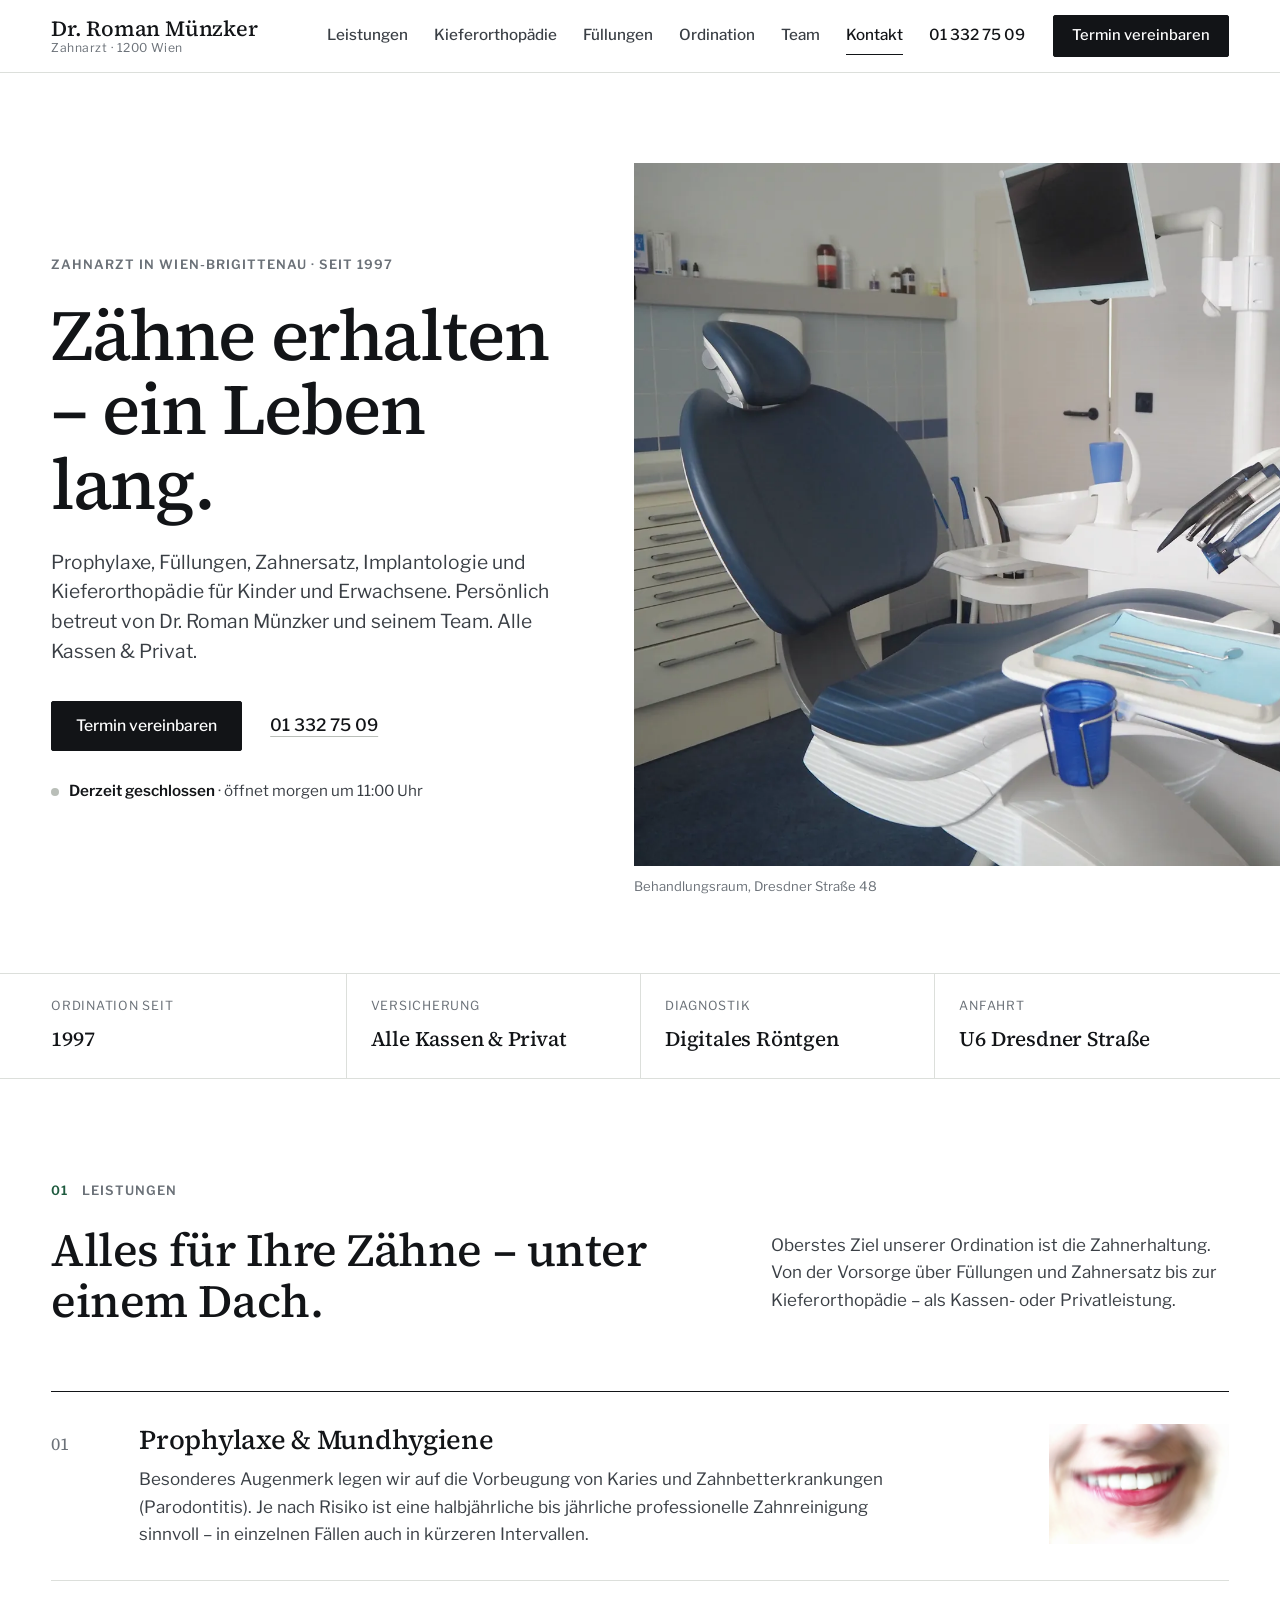
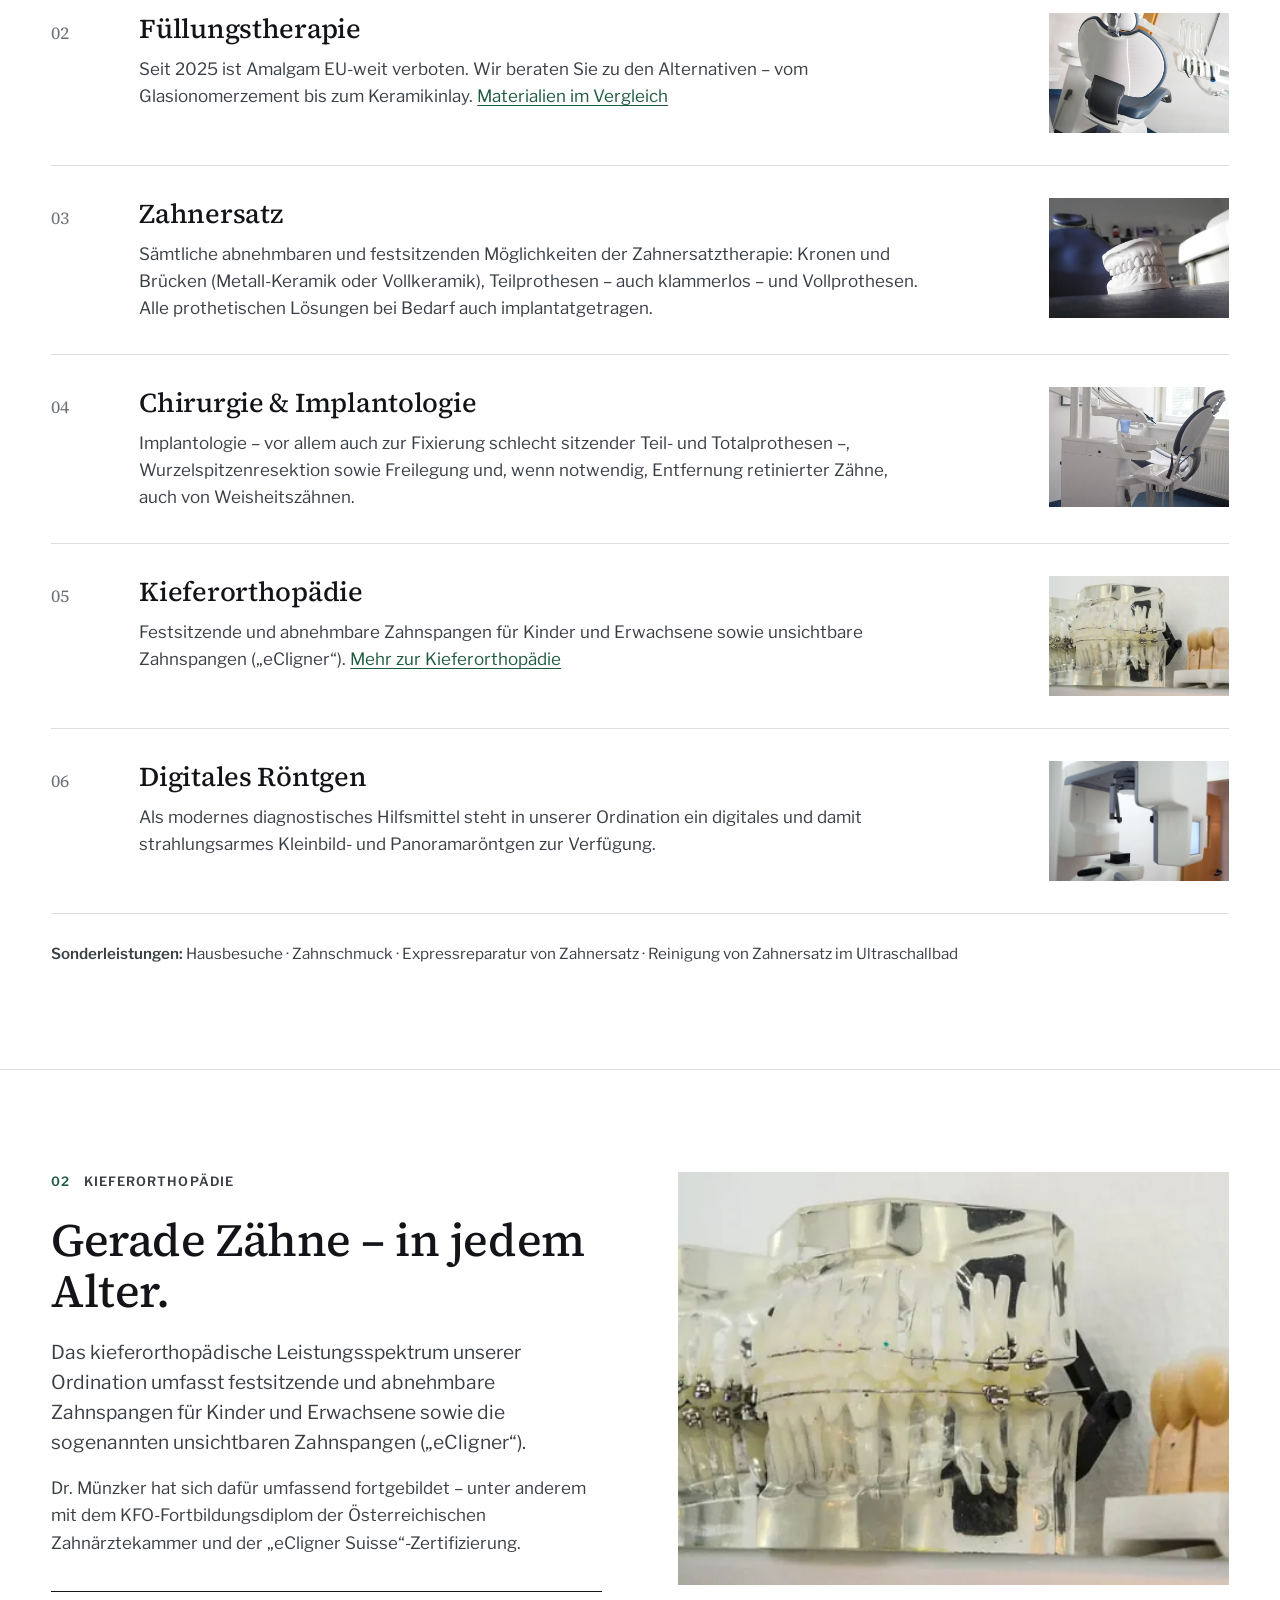
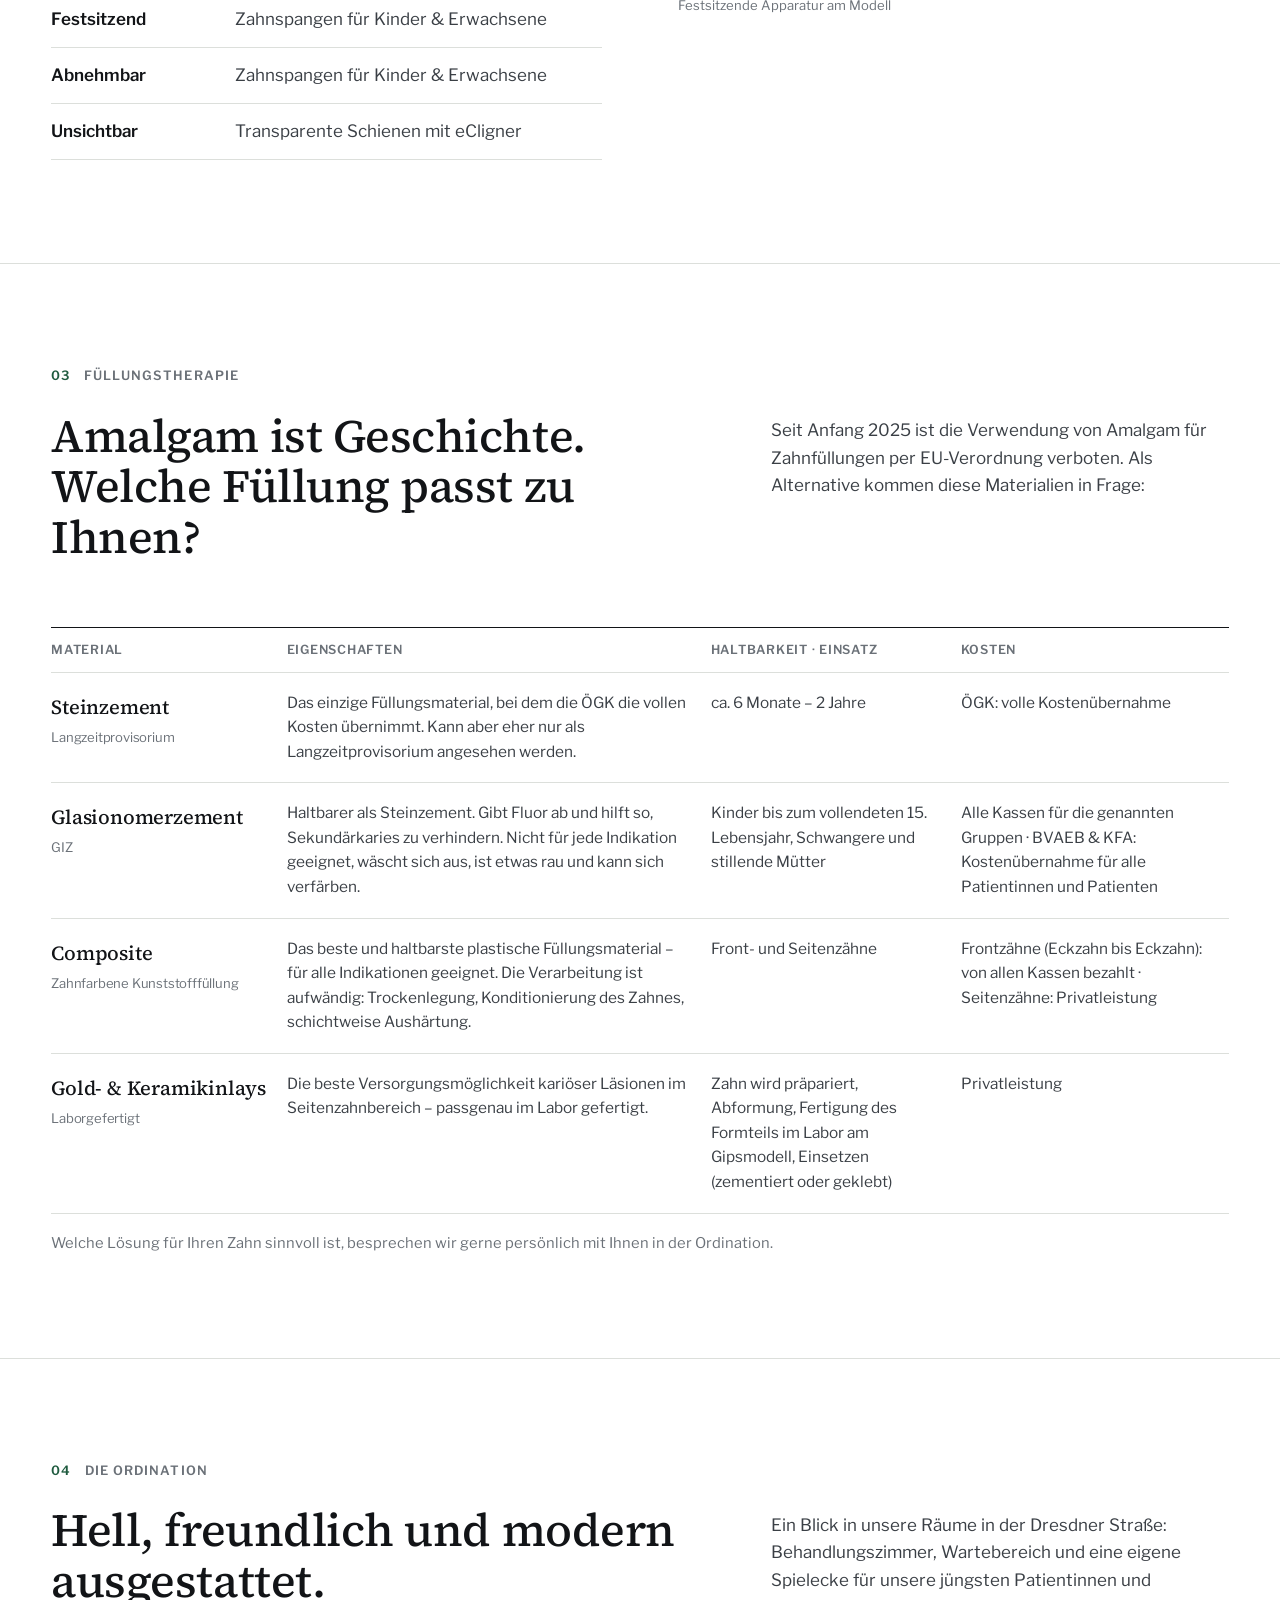
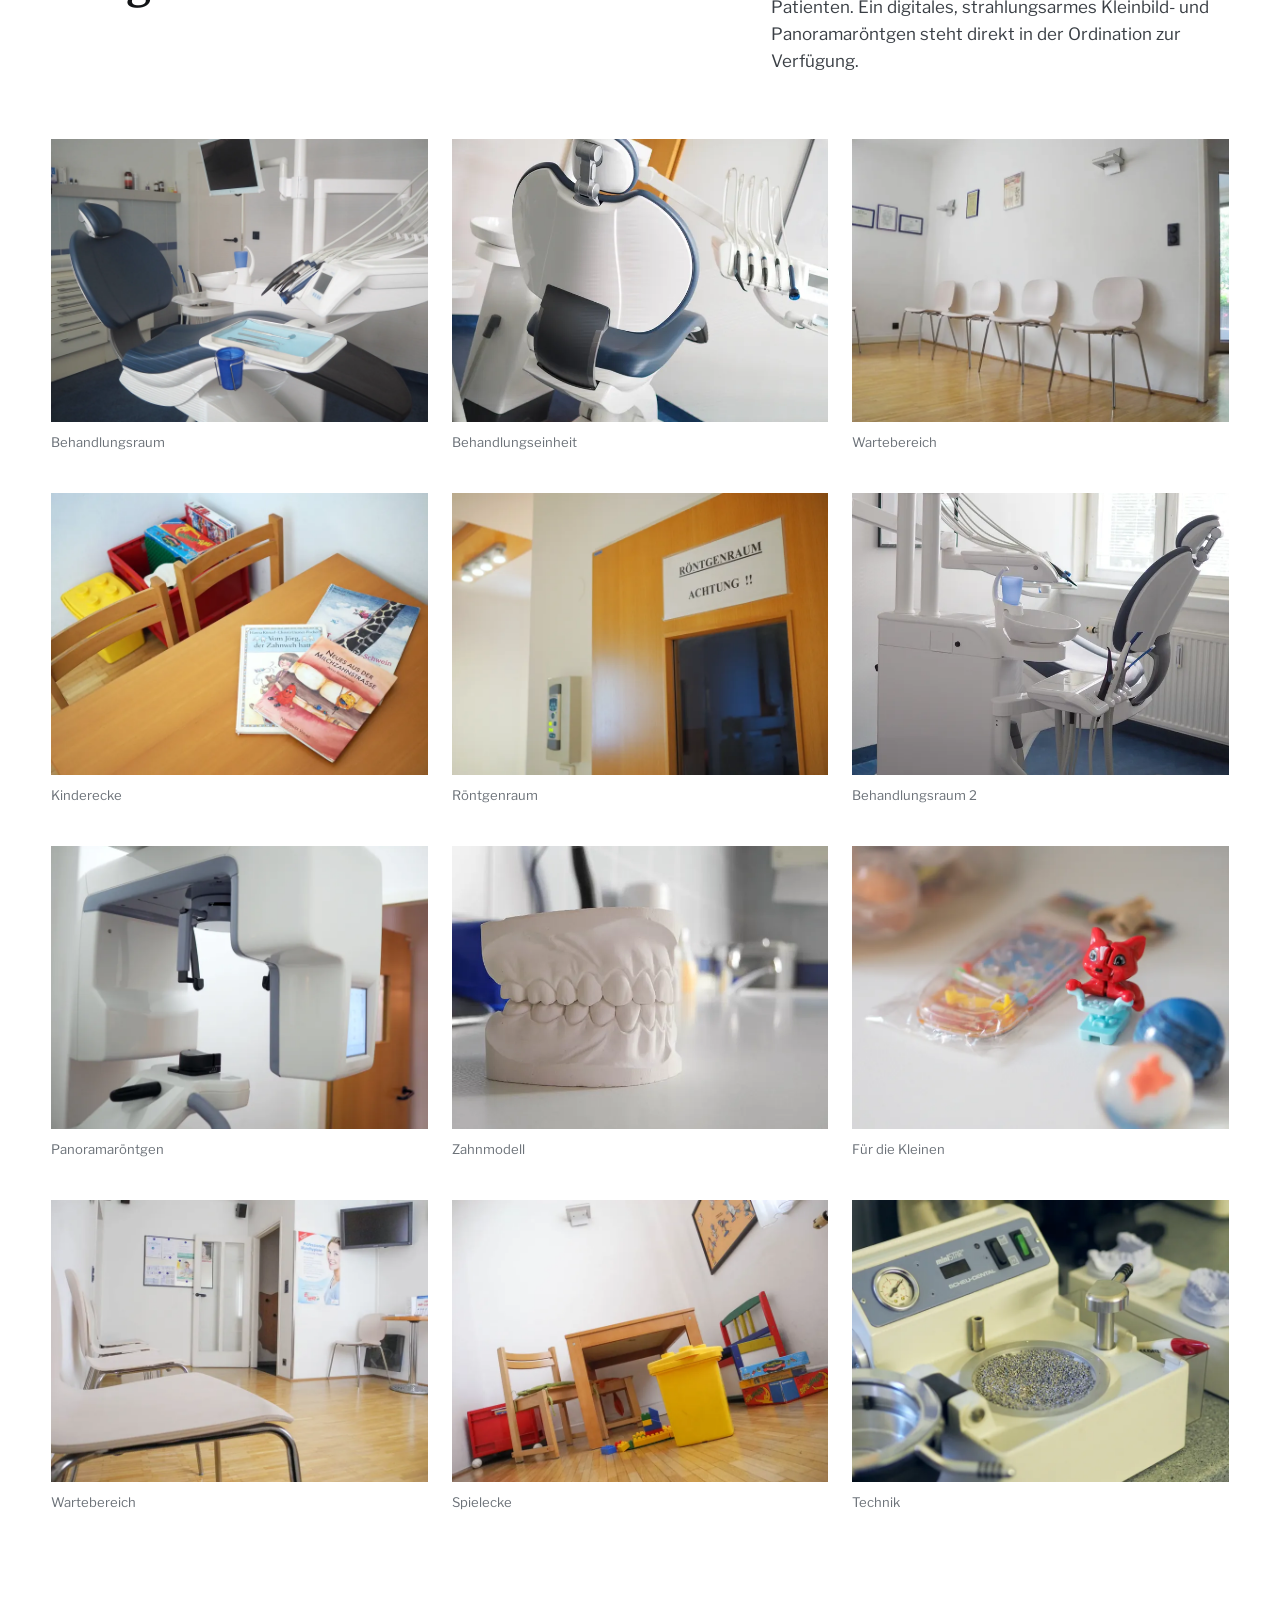
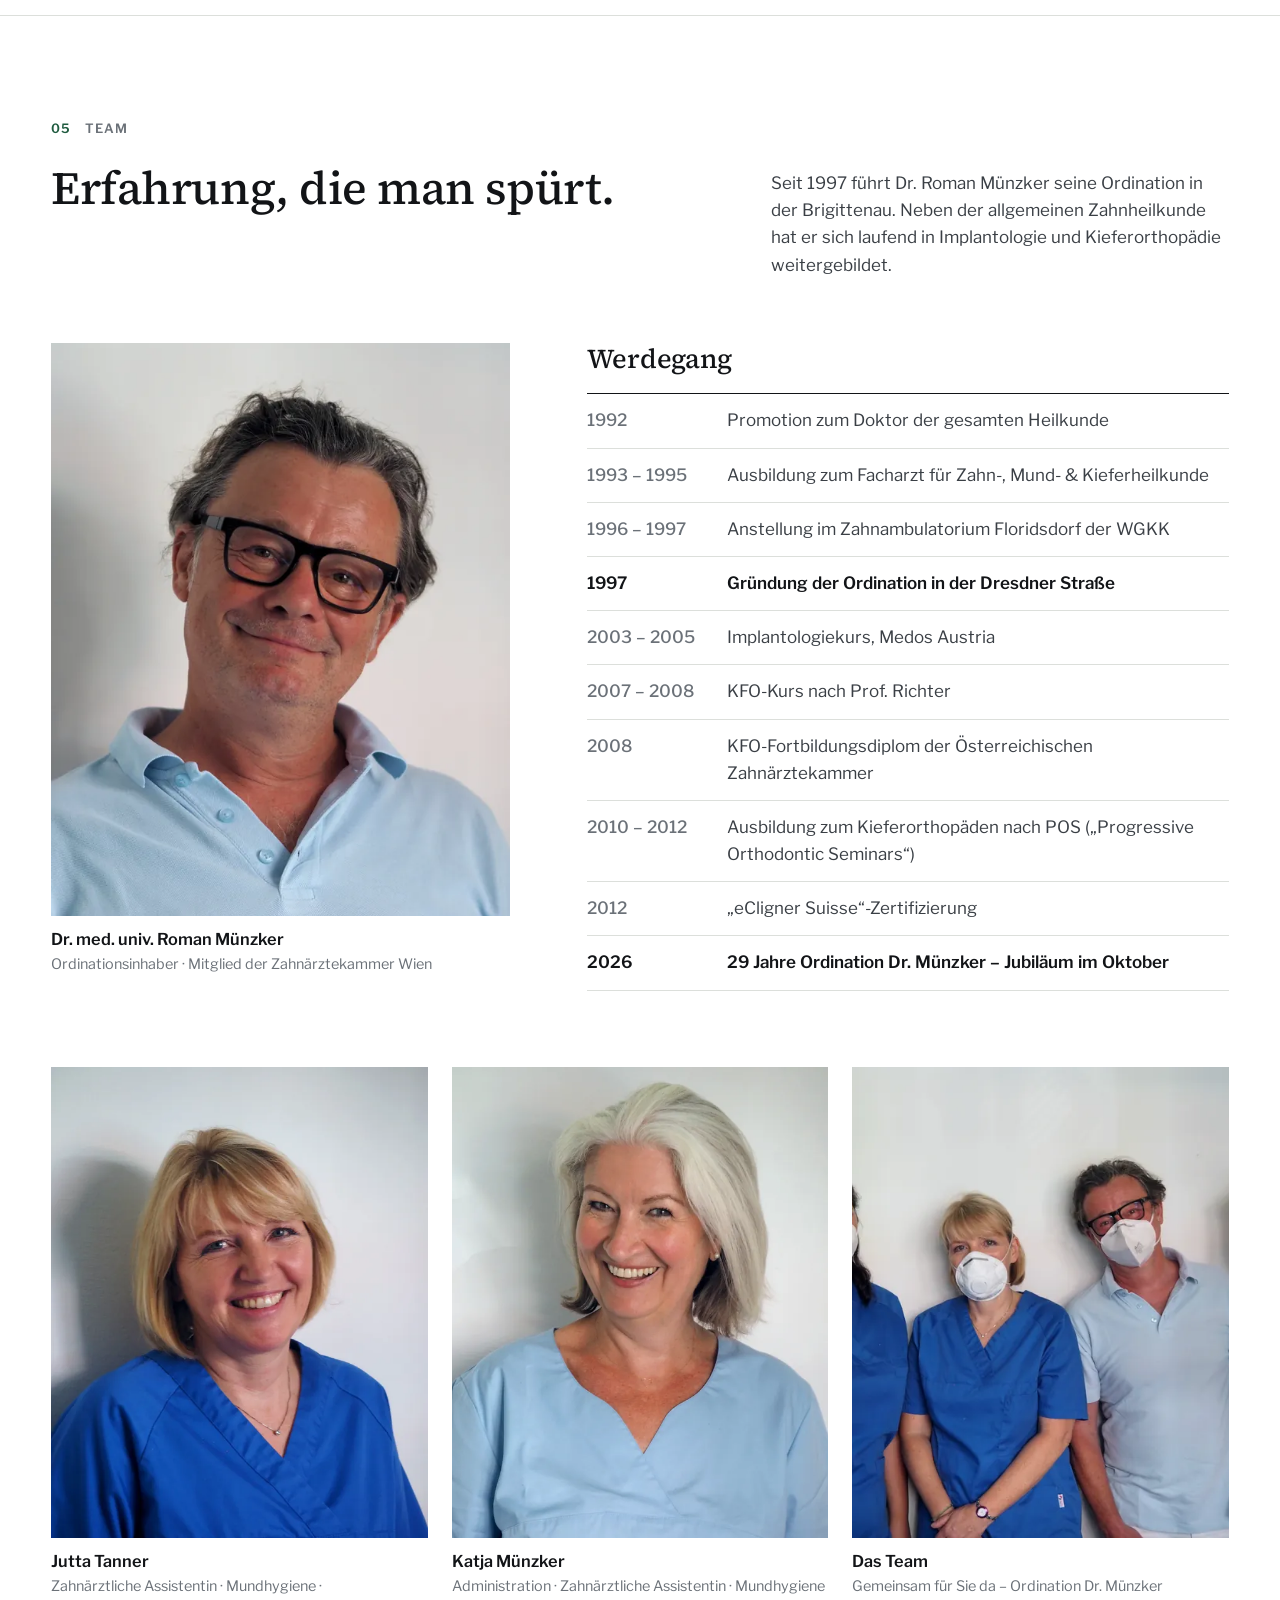
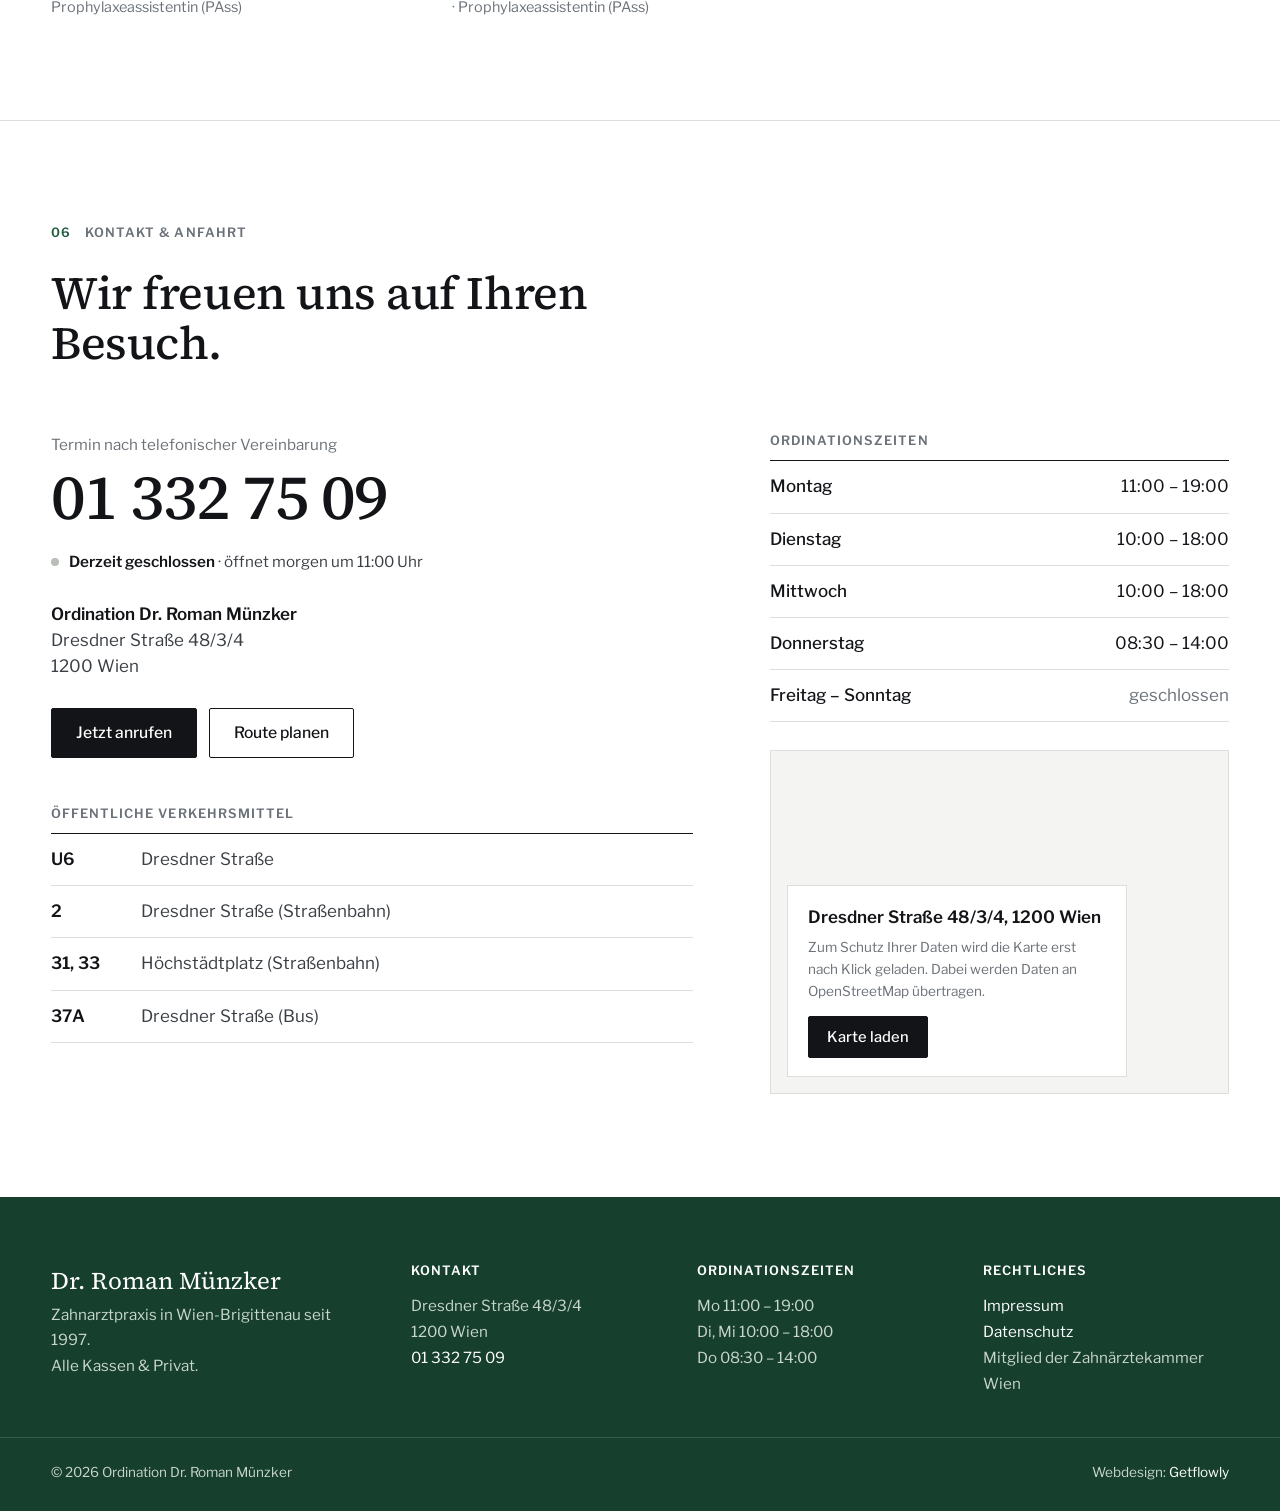
==== commit c48ef2e3: "Redesign in an editorial, clinical style Replace the template-looking blue design with a restrained " ====
--- a/index.html
+++ b/index.html
@@ -6,7 +6,7 @@
   <title>Zahnarzt Dr. Roman Münzker – Ordination in 1200 Wien · Alle Kassen</title>
   <meta name="description" content="Zahnarztpraxis Dr. Roman Münzker in Wien-Brigittenau seit 1997: Prophylaxe, Füllungen, Zahnersatz, Implantologie und Kieferorthopädie für Kinder und Erwachsene. Alle Kassen &amp; Privat. Tel. 01 332 75 09.">
   <meta name="robots" content="noindex, nofollow">
-  <meta name="theme-color" content="#f4f7ff">
+  <meta name="theme-color" content="#ffffff">
   <link rel="canonical" href="https://www.zahnarzt-muenzker.at/">
   <link rel="icon" href="favicon.svg" type="image/svg+xml">
   <meta property="og:type" content="website">
@@ -14,7 +14,8 @@
   <meta property="og:title" content="Zahnarzt Dr. Roman Münzker – 1200 Wien">
   <meta property="og:description" content="Ihre Zahnarztpraxis in der Brigittenau seit 1997. Alle Kassen &amp; Privat.">
   <meta property="og:image" content="assets/img/behandlung-2-1600.webp">
-  <link rel="preload" href="assets/fonts/geologica-latin-wght-normal.woff2" as="font" type="font/woff2" crossorigin>
+  <link rel="preload" href="assets/fonts/source-serif-4-latin-wght-normal.woff2" as="font" type="font/woff2" crossorigin>
+  <link rel="preload" href="assets/fonts/libre-franklin-latin-wght-normal.woff2" as="font" type="font/woff2" crossorigin>
   <link rel="stylesheet" href="assets/css/style.css">
   <script type="application/ld+json">
   {
@@ -45,54 +46,11 @@
 <body>
   <a class="skip-link" href="#main">Zum Inhalt springen</a>
 
-  <svg width="0" height="0" style="position:absolute" aria-hidden="true">
-    <defs>
-      <linearGradient id="g-blue" x1="0" y1="0" x2="1" y2="1"><stop offset="0" stop-color="#2164ff"/><stop offset="1" stop-color="#90b2ff"/></linearGradient>
-      <symbol id="i-logo" viewBox="0 0 28 28" fill="none" stroke="currentColor" stroke-width="1.5" stroke-linecap="round" stroke-linejoin="round"><path d="M7 6C4.8 6 3 7.8 3 10.2c0 2 .6 3.4 1.2 5 .6 1.7.8 3.5 1.2 5.6.3 1.6.8 3.2 2 3.2 1.4 0 1.6-2 1.9-3.6.3-1.4.7-2.6 1.7-2.6s1.4 1.2 1.7 2.6c.3 1.6.5 3.6 1.9 3.6 1.2 0 1.7-1.6 2-3.2.4-2.1.6-3.9 1.2-5.6.6-1.6 1.2-3 1.2-5C21 7.8 19.2 6 17 6c-1.9 0-3 1.2-5 1.2S8.9 6 7 6z"/><path d="M23.5 1.5l.9 2.6 2.6.9-2.6.9-.9 2.6-.9-2.6-2.6-.9 2.6-.9z" fill="currentColor" stroke-width="1"/><path d="M8 13.5l2.2 2.2 4.3-4.4"/></symbol>
-      <symbol id="i-ur" viewBox="0 0 24 24" fill="none" stroke="currentColor" stroke-width="2.2" stroke-linecap="round" stroke-linejoin="round"><path d="M7 17L17 7M9 7h8v8"/></symbol>
-      <symbol id="i-spark" viewBox="0 0 24 24" fill="none" stroke="currentColor" stroke-width="1.8" stroke-linejoin="round"><path d="M12 3l1.9 7.1L21 12l-7.1 1.9L12 21l-1.9-7.1L3 12l7.1-1.9z"/></symbol>
-      <symbol id="i-phone" viewBox="0 0 24 24" fill="none" stroke="currentColor" stroke-width="1.8" stroke-linecap="round" stroke-linejoin="round"><path d="M5 4h3l2 5-2.5 1.5a11 11 0 0 0 6 6L15 14l5 2v3a2 2 0 0 1-2 2A16 16 0 0 1 3 6a2 2 0 0 1 2-2z"/></symbol>
-      <symbol id="i-pin" viewBox="0 0 24 24" fill="none" stroke="currentColor" stroke-width="1.8" stroke-linecap="round" stroke-linejoin="round"><path d="M12 21s-7-6.2-7-11.5a7 7 0 0 1 14 0C19 14.8 12 21 12 21z"/><circle cx="12" cy="9.5" r="2.5"/></symbol>
-      <symbol id="i-pin-solid" viewBox="0 0 24 24"><path fill="currentColor" d="M12 22s-8-7-8-13a8 8 0 0 1 16 0c0 6-8 13-8 13z"/><circle cx="12" cy="9" r="3" fill="#fff"/></symbol>
-      <symbol id="i-clock" viewBox="0 0 24 24" fill="none" stroke="currentColor" stroke-width="1.8" stroke-linecap="round" stroke-linejoin="round"><circle cx="12" cy="12" r="9"/><path d="M12 7v5l3 2"/></symbol>
-      <symbol id="i-route" viewBox="0 0 24 24" fill="none" stroke="currentColor" stroke-width="1.8" stroke-linecap="round" stroke-linejoin="round"><path d="M3 11l18-8-8 18-2-8z"/></symbol>
-      <symbol id="i-card" viewBox="0 0 24 24" fill="none" stroke="currentColor" stroke-width="1.8" stroke-linecap="round" stroke-linejoin="round"><rect x="2.5" y="5" width="19" height="14" rx="2.5"/><path d="M2.5 10h19M6.5 15h4"/></symbol>
-      <symbol id="i-shield" viewBox="0 0 24 24" fill="none" stroke="currentColor" stroke-width="1.8" stroke-linecap="round" stroke-linejoin="round"><path d="M12 3l7 3v5c0 4.5-3 8.3-7 10-4-1.7-7-5.5-7-10V6z"/><path d="M9 12l2 2 4-4"/></symbol>
-      <symbol id="i-tooth" viewBox="0 0 24 24" fill="none" stroke="currentColor" stroke-width="1.8" stroke-linecap="round" stroke-linejoin="round"><path d="M7 3C4.8 3 3 4.8 3 7.2c0 2 .6 3.4 1.2 5 .6 1.7.8 3.5 1.2 5.6.3 1.6.8 3.2 2 3.2 1.4 0 1.6-2 1.9-3.6.3-1.4.7-2.6 1.7-2.6s1.4 1.2 1.7 2.6c.3 1.6.5 3.6 1.9 3.6 1.2 0 1.7-1.6 2-3.2.4-2.1.6-3.9 1.2-5.6.6-1.6 1.2-3 1.2-5C21 4.8 19.2 3 17 3c-1.9 0-3 1.2-5 1.2S8.9 3 7 3z"/></symbol>
-      <symbol id="i-braces" viewBox="0 0 24 24" fill="none" stroke="currentColor" stroke-width="1.8" stroke-linecap="round" stroke-linejoin="round"><path d="M4 7.5c0-1.4 1.1-2.5 2.5-2.5S9 6.1 9 7.5v9C9 17.9 7.9 19 6.5 19S4 17.9 4 16.5zM15 7.5c0-1.4 1.1-2.5 2.5-2.5S20 6.1 20 7.5v9c0 1.4-1.1 2.5-2.5 2.5S15 17.9 15 16.5z"/><path d="M2 12h20"/><rect x="5" y="10.5" width="3" height="3" rx=".6"/><rect x="16" y="10.5" width="3" height="3" rx=".6"/></symbol>
-      <symbol id="i-xray" viewBox="0 0 24 24" fill="none" stroke="currentColor" stroke-width="1.8" stroke-linecap="round" stroke-linejoin="round"><rect x="2.5" y="4" width="19" height="13" rx="2"/><path d="M8 21h8M12 17v4"/><path d="M7 9c1.2 3.6 8.8 3.6 10 0M9 9.6v2M12 10.4v2M15 9.6v2"/></symbol>
-      <symbol id="i-metro" viewBox="0 0 24 24" fill="none" stroke="currentColor" stroke-width="1.8" stroke-linecap="round" stroke-linejoin="round"><rect x="5" y="3" width="14" height="14" rx="3"/><path d="M5 11h14M9 21l-2-4M15 21l2-4"/><circle cx="9" cy="14" r=".6" fill="currentColor"/><circle cx="15" cy="14" r=".6" fill="currentColor"/></symbol>
-      <symbol id="i-layers" viewBox="0 0 24 24" fill="none" stroke="currentColor" stroke-width="1.8" stroke-linecap="round" stroke-linejoin="round"><path d="M12 3l9 5-9 5-9-5z"/><path d="M3 13l9 5 9-5"/></symbol>
-      <symbol id="i-home" viewBox="0 0 24 24" fill="none" stroke="currentColor" stroke-width="1.8" stroke-linecap="round" stroke-linejoin="round"><path d="M3 11l9-7 9 7"/><path d="M5 10v10h14V10M10 20v-6h4v6"/></symbol>
-      <symbol id="i-sparkle" viewBox="0 0 24 24" fill="none" stroke="currentColor" stroke-width="1.8" stroke-linecap="round" stroke-linejoin="round"><path d="M12 3l1.8 5.2L19 10l-5.2 1.8L12 17l-1.8-5.2L5 10l5.2-1.8zM19 16l.8 2.2L22 19l-2.2.8L19 22l-.8-2.2L16 19l2.2-.8z"/></symbol>
-      <symbol id="i-bolt" viewBox="0 0 24 24" fill="none" stroke="currentColor" stroke-width="1.8" stroke-linecap="round" stroke-linejoin="round"><path d="M13 2L4 14h7l-1 8 9-12h-7z"/></symbol>
-      <symbol id="i-wave" viewBox="0 0 24 24" fill="none" stroke="currentColor" stroke-width="1.8" stroke-linecap="round" stroke-linejoin="round"><path d="M2 9c2-3 4-3 6 0s4 3 6 0 4-3 6 0M2 15c2-3 4-3 6 0s4 3 6 0 4-3 6 0"/></symbol>
-      <symbol id="i-info" viewBox="0 0 24 24" fill="none" stroke="currentColor" stroke-width="1.8" stroke-linecap="round" stroke-linejoin="round"><circle cx="12" cy="12" r="9"/><path d="M12 8h.01M11 12h1v4h1"/></symbol>
-      <symbol id="i-close" viewBox="0 0 24 24" fill="none" stroke="currentColor" stroke-width="2" stroke-linecap="round"><path d="M6 6l12 12M18 6L6 18"/></symbol>
-      <symbol id="i-left" viewBox="0 0 24 24" fill="none" stroke="currentColor" stroke-width="2" stroke-linecap="round" stroke-linejoin="round"><path d="M15 5l-7 7 7 7"/></symbol>
-      <symbol id="i-right" viewBox="0 0 24 24" fill="none" stroke="currentColor" stroke-width="2" stroke-linecap="round" stroke-linejoin="round"><path d="M9 5l7 7-7 7"/></symbol>
-    </defs>
-  </svg>
-
-  <!-- Info bar -->
-  <div class="topbar">
-    <div class="wrap">
-      <span class="topbar__item"><svg><use href="#i-pin"/></svg>Dresdner Straße 48/3/4, 1200 Wien</span>
-      <span class="topbar__item hide-sm"><svg><use href="#i-clock"/></svg>Mo 11–19 · Di &amp; Mi 10–18 · Do 8:30–14 Uhr</span>
-      <span class="topbar__item hide-md"><svg><use href="#i-card"/></svg>Alle Kassen &amp; Privat</span>
-      <a class="topbar__phone" href="tel:+4313327509"><svg><use href="#i-phone"/></svg>01 332 75 09</a>
-    </div>
-  </div>
-
-  <!-- Header -->
   <header class="header" id="header">
-    <div class="wrap">
-      <a class="brand" href="#top" aria-label="Ordination Dr. Roman Münzker – zur Startseite">
-        <svg class="brand__mark" aria-hidden="true"><use href="#i-logo"/></svg>
-        <span class="brand__text">
-          <span class="brand__name">Dr. Münzker</span>
-          <span class="brand__sub">Zahnarztpraxis · 1200 Wien</span>
-        </span>
+    <div class="wrap header__row">
+      <a class="brand" href="#top">
+        <span class="brand__name">Dr. Roman Münzker</span>
+        <span class="brand__sub">Zahnarzt · 1200 Wien</span>
       </a>
       <nav class="nav" id="nav" aria-label="Hauptnavigation">
         <a href="#leistungen">Leistungen</a>
@@ -101,328 +59,271 @@
         <a href="#ordination">Ordination</a>
         <a href="#team">Team</a>
         <a href="#kontakt">Kontakt</a>
-        <a class="btn" href="tel:+4313327509"><span>01 332 75 09</span><i class="btn__ic"><svg><use href="#i-ur"/></svg></i></a>
+        <a class="nav__phone" href="tel:+4313327509">01 332 75 09</a>
       </nav>
-      <a class="btn btn--sm header__cta" href="tel:+4313327509"><span>Termin vereinbaren</span><i class="btn__ic"><svg><use href="#i-ur"/></svg></i></a>
-      <button class="menu-toggle" id="menu-toggle" aria-label="Menü öffnen" aria-expanded="false" aria-controls="nav"><span></span></button>
+      <a class="btn btn--sm header__cta" href="tel:+4313327509">Termin vereinbaren</a>
+      <button class="menu-toggle" id="menu-toggle" aria-label="Menü öffnen" aria-expanded="false" aria-controls="nav"><span class="menu-toggle__open">Menü</span><span class="menu-toggle__close">Schließen</span></button>
     </div>
   </header>
 
   <main id="main">
 
-    <!-- Hero -->
     <section class="hero" id="top">
       <div class="wrap hero__grid">
-        <div class="hero__main tile reveal">
-          <h1><span class="l"><mark class="hl">Zähne</mark></span> <span class="l">erhalten –</span> <span class="l">ein Leben</span> <span class="l"><mark class="hl hl--pink">lang.</mark></span></h1>
-          <div class="hero__cta">
-            <a class="btn" href="tel:+4313327509"><span>Termin vereinbaren</span><i class="btn__ic"><svg><use href="#i-ur"/></svg></i></a>
-            <p>Prophylaxe, Füllungen, Zahnersatz, Implantologie und Kieferorthopädie – für Kinder und Erwachsene. Alle Kassen &amp; Privat.</p>
+        <div class="hero__text">
+          <p class="kicker">Zahnarzt in Wien-Brigittenau · seit 1997</p>
+          <h1>Zähne erhalten – ein Leben lang.</h1>
+          <p class="lead">Prophylaxe, Füllungen, Zahnersatz, Implantologie und Kieferorthopädie für Kinder und Erwachsene. Persönlich betreut von Dr.&nbsp;Roman Münzker und seinem Team. Alle Kassen &amp; Privat.</p>
+          <div class="hero__actions">
+            <a class="btn" href="tel:+4313327509">Termin vereinbaren</a>
+            <a class="textlink" href="tel:+4313327509">01 332 75 09</a>
           </div>
-          <div class="status" data-status>
-            <span class="status__dot" aria-hidden="true"></span>
-            <span data-status-text>Mo 11–19 · Di &amp; Mi 10–18 · Do 8:30–14 Uhr</span>
-          </div>
-        </div>
-
-        <figure class="hero__photo reveal" data-delay="1">
+          <p class="status" data-status><span class="status__dot" aria-hidden="true"></span><span data-status-text>Mo 11–19 · Di &amp; Mi 10–18 · Do 8:30–14 Uhr</span></p>
+        </div>
+        <figure class="hero__photo">
           <img src="assets/img/behandlung-2-1600.webp"
                srcset="assets/img/behandlung-2-800.webp 800w, assets/img/behandlung-2-1600.webp 1600w, assets/img/behandlung-2-2200.webp 2200w"
-               sizes="(max-width: 960px) 92vw, 48vw" alt="Heller Behandlungsraum der Ordination mit moderner Behandlungseinheit" width="1600" height="1200" fetchpriority="high">
-          <span class="glass-tag t1"><svg><use href="#i-spark"/></svg>Alle Kassen &amp; Privat</span>
-          <span class="glass-tag t2"><svg><use href="#i-spark"/></svg>Digitales Röntgen</span>
-          <span class="glass-tag t3"><svg><use href="#i-spark"/></svg>Kieferorthopädie für Kinder &amp; Erwachsene</span>
-          <span class="glass-tag t4"><svg><use href="#i-spark"/></svg>Seit 1997 in der Brigittenau</span>
+               sizes="(max-width: 900px) 100vw, 55vw" alt="Behandlungsraum der Ordination mit moderner Behandlungseinheit" width="1600" height="1200" fetchpriority="high">
+          <figcaption>Behandlungsraum, Dresdner Straße 48</figcaption>
         </figure>
-
-        <figure class="hero__small reveal" data-delay="2">
-          <img src="assets/img/wartezimmer-1-800.webp" alt="Heller Wartebereich der Ordination" width="800" height="570">
-          <span class="glass-tag"><svg><use href="#i-spark"/></svg>Moderne Ordination</span>
+      </div>
+    </section>
+
+    <div class="facts">
+      <div class="wrap facts__grid">
+        <div><small>Ordination seit</small><b>1997</b></div>
+        <div><small>Versicherung</small><b>Alle Kassen &amp; Privat</b></div>
+        <div><small>Diagnostik</small><b>Digitales Röntgen</b></div>
+        <div><small>Anfahrt</small><b>U6 Dresdner Straße</b></div>
+      </div>
+    </div>
+
+    <section class="section" id="leistungen" aria-labelledby="leistungen-title">
+      <div class="wrap">
+        <div class="section__head">
+          <p class="kicker"><span>01</span>Leistungen</p>
+          <h2 id="leistungen-title">Alles für Ihre Zähne – unter einem Dach.</h2>
+          <p class="section__intro">Oberstes Ziel unserer Ordination ist die Zahnerhaltung. Von der Vorsorge über Füllungen und Zahnersatz bis zur Kieferorthopädie – als Kassen- oder Privatleistung.</p>
+        </div>
+        <ol class="index">
+          <li class="index__row">
+            <span class="index__num">01</span>
+            <div class="index__body">
+              <h3>Prophylaxe &amp; Mundhygiene</h3>
+              <p>Besonderes Augenmerk legen wir auf die Vorbeugung von Karies und Zahnbetterkrankungen (Parodontitis). Je nach Risiko ist eine halbjährliche bis jährliche professionelle Zahnreinigung sinnvoll – in einzelnen Fällen auch in kürzeren Intervallen.</p>
+            </div>
+            <img class="index__thumb" src="assets/img/laecheln-750.webp" alt="" width="750" height="563" loading="lazy">
+          </li>
+          <li class="index__row">
+            <span class="index__num">02</span>
+            <div class="index__body">
+              <h3>Füllungstherapie</h3>
+              <p>Seit 2025 ist Amalgam EU-weit verboten. Wir beraten Sie zu den Alternativen – vom Glasionomerzement bis zum Keramikinlay. <a href="#fuellungen">Materialien im Vergleich</a></p>
+            </div>
+            <img class="index__thumb" src="assets/img/behandlung-1-700.webp" alt="" width="700" height="911" loading="lazy">
+          </li>
+          <li class="index__row">
+            <span class="index__num">03</span>
+            <div class="index__body">
+              <h3>Zahnersatz</h3>
+              <p>Sämtliche abnehmbaren und festsitzenden Möglichkeiten der Zahnersatztherapie: Kronen und Brücken (Metall-Keramik oder Vollkeramik), Teilprothesen – auch klammerlos – und Vollprothesen. Alle prothetischen Lösungen bei Bedarf auch implantatgetragen.</p>
+            </div>
+            <img class="index__thumb" src="assets/img/zahnmodell-800.webp" alt="" width="800" height="424" loading="lazy">
+          </li>
+          <li class="index__row">
+            <span class="index__num">04</span>
+            <div class="index__body">
+              <h3>Chirurgie &amp; Implantologie</h3>
+              <p>Implantologie – vor allem auch zur Fixierung schlecht sitzender Teil- und Totalprothesen –, Wurzelspitzenresektion sowie Freilegung und, wenn notwendig, Entfernung retinierter Zähne, auch von Weisheitszähnen.</p>
+            </div>
+            <img class="index__thumb" src="assets/img/behandlung-3-700.webp" alt="" width="700" height="933" loading="lazy">
+          </li>
+          <li class="index__row">
+            <span class="index__num">05</span>
+            <div class="index__body">
+              <h3>Kieferorthopädie</h3>
+              <p>Festsitzende und abnehmbare Zahnspangen für Kinder und Erwachsene sowie unsichtbare Zahnspangen („eCligner“). <a href="#kfo">Mehr zur Kieferorthopädie</a></p>
+            </div>
+            <img class="index__thumb" src="assets/img/kieferorthopaedie-800.webp" alt="" width="800" height="353" loading="lazy">
+          </li>
+          <li class="index__row">
+            <span class="index__num">06</span>
+            <div class="index__body">
+              <h3>Digitales Röntgen</h3>
+              <p>Als modernes diagnostisches Hilfsmittel steht in unserer Ordination ein digitales und damit strahlungsarmes Kleinbild- und Panoramaröntgen zur Verfügung.</p>
+            </div>
+            <img class="index__thumb" src="assets/img/panoramaroentgen-800.webp" alt="" width="800" height="624" loading="lazy">
+          </li>
+        </ol>
+        <p class="extras"><b>Sonderleistungen:</b> Hausbesuche · Zahnschmuck · Expressreparatur von Zahnersatz · Reinigung von Zahnersatz im Ultraschallbad</p>
+      </div>
+    </section>
+
+    <section class="section section--rule" id="kfo" aria-labelledby="kfo-title">
+      <div class="wrap split">
+        <div class="split__text">
+          <p class="kicker"><span>02</span>Kieferorthopädie</p>
+          <h2 id="kfo-title">Gerade Zähne – in jedem Alter.</h2>
+          <p class="lead">Das kieferorthopädische Leistungsspektrum unserer Ordination umfasst festsitzende und abnehmbare Zahnspangen für Kinder und Erwachsene sowie die sogenannten unsichtbaren Zahnspangen („eCligner“).</p>
+          <p>Dr. Münzker hat sich dafür umfassend fortgebildet – unter anderem mit dem KFO-Fortbildungsdiplom der Österreichischen Zahnärztekammer und der „eCligner Suisse“-Zertifizierung.</p>
+          <dl class="deflist">
+            <div><dt>Festsitzend</dt><dd>Zahnspangen für Kinder &amp; Erwachsene</dd></div>
+            <div><dt>Abnehmbar</dt><dd>Zahnspangen für Kinder &amp; Erwachsene</dd></div>
+            <div><dt>Unsichtbar</dt><dd>Transparente Schienen mit eCligner</dd></div>
+          </dl>
+        </div>
+        <figure class="split__photo">
+          <img src="assets/img/kieferorthopaedie-1024.webp" srcset="assets/img/kieferorthopaedie-800.webp 800w, assets/img/kieferorthopaedie-1024.webp 1024w" sizes="(max-width: 900px) 100vw, 45vw" alt="Kieferorthopädische Modelle und transparente Zahnschienen" width="1024" height="452" loading="lazy">
+          <figcaption>Festsitzende Apparatur am Modell</figcaption>
         </figure>
-
-        <div class="hero__team tile reveal" data-delay="3">
-          <div class="avatars" aria-hidden="true">
-            <img src="assets/img/dr-roman-muenzker-600.webp" alt="" width="600" height="800">
-            <img src="assets/img/jutta-tanner-600.webp" alt="" width="600" height="800">
-            <img src="assets/img/katja-muenzker-600.webp" alt="" width="600" height="800">
+      </div>
+    </section>
+
+    <section class="section section--rule" id="fuellungen" aria-labelledby="fuellungen-title">
+      <div class="wrap">
+        <div class="section__head">
+          <p class="kicker"><span>03</span>Füllungstherapie</p>
+          <h2 id="fuellungen-title">Amalgam ist Geschichte. Welche Füllung passt zu Ihnen?</h2>
+          <p class="section__intro">Seit Anfang 2025 ist die Verwendung von Amalgam für Zahnfüllungen per EU-Verordnung verboten. Als Alternative kommen diese Materialien in Frage:</p>
+        </div>
+        <table class="table">
+          <thead>
+            <tr><th scope="col">Material</th><th scope="col">Eigenschaften</th><th scope="col">Haltbarkeit · Einsatz</th><th scope="col">Kosten</th></tr>
+          </thead>
+          <tbody>
+            <tr>
+              <th scope="row">Steinzement<small>Langzeitprovisorium</small></th>
+              <td data-label="Eigenschaften">Das einzige Füllungsmaterial, bei dem die ÖGK die vollen Kosten übernimmt. Kann aber eher nur als Langzeitprovisorium angesehen werden.</td>
+              <td data-label="Haltbarkeit · Einsatz">ca. 6 Monate – 2 Jahre</td>
+              <td data-label="Kosten">ÖGK: volle Kostenübernahme</td>
+            </tr>
+            <tr>
+              <th scope="row">Glasionomerzement<small>GIZ</small></th>
+              <td data-label="Eigenschaften">Haltbarer als Steinzement. Gibt Fluor ab und hilft so, Sekundärkaries zu verhindern. Nicht für jede Indikation geeignet, wäscht sich aus, ist etwas rau und kann sich verfärben.</td>
+              <td data-label="Haltbarkeit · Einsatz">Kinder bis zum vollendeten 15. Lebensjahr, Schwangere und stillende Mütter</td>
+              <td data-label="Kosten">Alle Kassen für die genannten Gruppen · BVAEB &amp; KFA: Kostenübernahme für alle Patientinnen und Patienten</td>
+            </tr>
+            <tr>
+              <th scope="row">Composite<small>Zahnfarbene Kunststofffüllung</small></th>
+              <td data-label="Eigenschaften">Das beste und haltbarste plastische Füllungsmaterial – für alle Indikationen geeignet. Die Verarbeitung ist aufwändig: Trockenlegung, Konditionierung des Zahnes, schichtweise Aushärtung.</td>
+              <td data-label="Haltbarkeit · Einsatz">Front- und Seitenzähne</td>
+              <td data-label="Kosten">Frontzähne (Eckzahn bis Eckzahn): von allen Kassen bezahlt · Seitenzähne: Privatleistung</td>
+            </tr>
+            <tr>
+              <th scope="row">Gold- &amp; Keramikinlays<small>Laborgefertigt</small></th>
+              <td data-label="Eigenschaften">Die beste Versorgungsmöglichkeit kariöser Läsionen im Seitenzahnbereich – passgenau im Labor gefertigt.</td>
+              <td data-label="Haltbarkeit · Einsatz">Zahn wird präpariert, Abformung, Fertigung des Formteils im Labor am Gipsmodell, Einsetzen (zementiert oder geklebt)</td>
+              <td data-label="Kosten">Privatleistung</td>
+            </tr>
+          </tbody>
+        </table>
+        <p class="footnote">Welche Lösung für Ihren Zahn sinnvoll ist, besprechen wir gerne persönlich mit Ihnen in der Ordination.</p>
+      </div>
+    </section>
+
+    <section class="section section--rule" id="ordination" aria-labelledby="ordination-title">
+      <div class="wrap">
+        <div class="section__head">
+          <p class="kicker"><span>04</span>Die Ordination</p>
+          <h2 id="ordination-title">Hell, freundlich und modern ausgestattet.</h2>
+          <p class="section__intro">Ein Blick in unsere Räume in der Dresdner Straße: Behandlungszimmer, Wartebereich und eine eigene Spielecke für unsere jüngsten Patientinnen und Patienten. Ein digitales, strahlungsarmes Kleinbild- und Panoramaröntgen steht direkt in der Ordination zur Verfügung.</p>
+        </div>
+        <div class="gallery" id="gallery">
+          <button class="g" data-full="assets/img/behandlung-2-2200.webp"><img src="assets/img/behandlung-2-1600.webp" alt="Behandlungsraum mit Behandlungseinheit und Monitor" loading="lazy" width="1600" height="1200"><span class="cap">Behandlungsraum</span></button>
+          <button class="g" data-full="assets/img/behandlung-1-1400.webp"><img src="assets/img/behandlung-1-700.webp" alt="Behandlungsstuhl im Detail" loading="lazy" width="700" height="911"><span class="cap">Behandlungseinheit</span></button>
+          <button class="g" data-full="assets/img/wartezimmer-1-1024.webp"><img src="assets/img/wartezimmer-1-800.webp" alt="Heller Wartebereich mit Stühlen" loading="lazy" width="800" height="570"><span class="cap">Wartebereich</span></button>
+          <button class="g" data-full="assets/img/kinderecke-2-1600.webp"><img src="assets/img/kinderecke-2-800.webp" alt="Kinderbücher über Zähne auf dem Kindertisch" loading="lazy" width="800" height="600"><span class="cap">Kinderecke</span></button>
+          <button class="g" data-full="assets/img/roentgenraum-1600.webp"><img src="assets/img/roentgenraum-800.webp" alt="Eingang zum Röntgenraum" loading="lazy" width="800" height="600"><span class="cap">Röntgenraum</span></button>
+          <button class="g" data-full="assets/img/behandlung-3-1400.webp"><img src="assets/img/behandlung-3-700.webp" alt="Zweiter Behandlungsraum mit Fenster" loading="lazy" width="700" height="933"><span class="cap">Behandlungsraum 2</span></button>
+          <button class="g" data-full="assets/img/panoramaroentgen-1600.webp"><img src="assets/img/panoramaroentgen-800.webp" alt="Digitales Panoramaröntgengerät" loading="lazy" width="800" height="624"><span class="cap">Panoramaröntgen</span></button>
+          <button class="g" data-full="assets/img/modell-1024.webp"><img src="assets/img/modell-800.webp" alt="Gipsmodell eines Gebisses" loading="lazy" width="800" height="503"><span class="cap">Zahnmodell</span></button>
+          <button class="g" data-full="assets/img/kinderecke-3-1600.webp"><img src="assets/img/kinderecke-3-800.webp" alt="Kleine Spielsachen für Kinder" loading="lazy" width="800" height="600"><span class="cap">Für die Kleinen</span></button>
+          <button class="g" data-full="assets/img/wartezimmer-2-1024.webp"><img src="assets/img/wartezimmer-2-800.webp" alt="Wartebereich mit Bildschirm und Informationen" loading="lazy" width="800" height="610"><span class="cap">Wartebereich</span></button>
+          <button class="g" data-full="assets/img/kinderecke-1-1024.webp"><img src="assets/img/kinderecke-1-800.webp" alt="Spielecke mit Kindertisch und Spielzeug" loading="lazy" width="800" height="600"><span class="cap">Spielecke</span></button>
+          <button class="g" data-full="assets/img/praxislabor-1600.webp"><img src="assets/img/praxislabor-800.webp" alt="Technisches Gerät in der Ordination" loading="lazy" width="800" height="600"><span class="cap">Technik</span></button>
+        </div>
+      </div>
+    </section>
+
+    <section class="section section--rule" id="team" aria-labelledby="team-title">
+      <div class="wrap">
+        <div class="section__head">
+          <p class="kicker"><span>05</span>Team</p>
+          <h2 id="team-title">Erfahrung, die man spürt.</h2>
+          <p class="section__intro">Seit 1997 führt Dr. Roman Münzker seine Ordination in der Brigittenau. Neben der allgemeinen Zahnheilkunde hat er sich laufend in Implantologie und Kieferorthopädie weitergebildet.</p>
+        </div>
+        <div class="doctor">
+          <figure class="portrait">
+            <img src="assets/img/dr-roman-muenzker-1200.webp" srcset="assets/img/dr-roman-muenzker-600.webp 600w, assets/img/dr-roman-muenzker-1200.webp 1200w" sizes="(max-width: 900px) 100vw, 38vw" alt="Porträt Dr. med. univ. Roman Münzker" width="1200" height="1600" loading="lazy">
+            <figcaption><b>Dr. med. univ. Roman Münzker</b>Ordinationsinhaber · Mitglied der Zahnärztekammer Wien</figcaption>
+          </figure>
+          <div class="cv">
+            <h3>Werdegang</h3>
+            <table class="cv__table">
+              <tbody>
+                <tr><th scope="row">1992</th><td>Promotion zum Doktor der gesamten Heilkunde</td></tr>
+                <tr><th scope="row">1993 – 1995</th><td>Ausbildung zum Facharzt für Zahn-, Mund- &amp; Kieferheilkunde</td></tr>
+                <tr><th scope="row">1996 – 1997</th><td>Anstellung im Zahnambulatorium Floridsdorf der WGKK</td></tr>
+                <tr class="is-key"><th scope="row">1997</th><td>Gründung der Ordination in der Dresdner Straße</td></tr>
+                <tr><th scope="row">2003 – 2005</th><td>Implantologiekurs, Medos Austria</td></tr>
+                <tr><th scope="row">2007 – 2008</th><td>KFO-Kurs nach Prof. Richter</td></tr>
+                <tr><th scope="row">2008</th><td>KFO-Fortbildungsdiplom der Österreichischen Zahnärztekammer</td></tr>
+                <tr><th scope="row">2010 – 2012</th><td>Ausbildung zum Kieferorthopäden nach POS („Progressive Orthodontic Seminars“)</td></tr>
+                <tr><th scope="row">2012</th><td>„eCligner Suisse“-Zertifizierung</td></tr>
+                <tr class="is-key"><th scope="row">2026</th><td>29 Jahre Ordination Dr. Münzker – Jubiläum im Oktober</td></tr>
+              </tbody>
+            </table>
           </div>
-          <p><b>29 Jahre</b>Jubiläum im Oktober 2026 – danke für Ihr Vertrauen!</p>
-          <svg class="hero__tooth" viewBox="0 0 24 24" fill="none" stroke="url(#g-blue)" stroke-width=".6" stroke-linejoin="round" aria-hidden="true"><path d="M7 3C4.8 3 3 4.8 3 7.2c0 2 .6 3.4 1.2 5 .6 1.7.8 3.5 1.2 5.6.3 1.6.8 3.2 2 3.2 1.4 0 1.6-2 1.9-3.6.3-1.4.7-2.6 1.7-2.6s1.4 1.2 1.7 2.6c.3 1.6.5 3.6 1.9 3.6 1.2 0 1.7-1.6 2-3.2.4-2.1.6-3.9 1.2-5.6.6-1.6 1.2-3 1.2-5C21 4.8 19.2 3 17 3c-1.9 0-3 1.2-5 1.2S8.9 3 7 3z"/></svg>
-        </div>
-      </div>
-    </section>
-
-    <!-- Warum wir -->
-    <section class="section why" aria-labelledby="why-title">
-      <div class="wrap">
-        <h2 class="title reveal" id="why-title">Warum Patienten uns <span class="c-blue">vertrauen</span></h2>
-        <div class="why__grid">
-          <div class="why__deco" aria-hidden="true"><span class="orb"></span></div>
-          <article class="stat s1 reveal"><svg class="stat__ic"><use href="#i-card"/></svg><b>Alle</b><span>Kassen &amp; privat Versicherten</span></article>
-          <div class="why__text reveal" data-delay="1">
-            <p>Oberstes Ziel unserer Ordination ist die <strong>Zahnerhaltung</strong>. Von der Vorsorge über Füllungen und Zahnersatz bis zur Kieferorthopädie – alles unter einem Dach.</p>
-            <p>Dr. Roman Münzker und sein Team betreuen Kinder und Erwachsene persönlich – seit 1997 in der Dresdner Straße.</p>
+        </div>
+        <div class="team">
+          <figure class="portrait">
+            <img src="assets/img/jutta-tanner-600.webp" srcset="assets/img/jutta-tanner-600.webp 600w, assets/img/jutta-tanner-1000.webp 1000w" sizes="(max-width: 600px) 100vw, 30vw" alt="Porträt Jutta Tanner" width="600" height="800" loading="lazy">
+            <figcaption><b>Jutta Tanner</b>Zahnärztliche Assistentin · Mundhygiene · Prophylaxeassistentin (PAss)</figcaption>
+          </figure>
+          <figure class="portrait">
+            <img src="assets/img/katja-muenzker-600.webp" srcset="assets/img/katja-muenzker-600.webp 600w, assets/img/katja-muenzker-1000.webp 1000w" sizes="(max-width: 600px) 100vw, 30vw" alt="Porträt Katja Münzker" width="600" height="800" loading="lazy">
+            <figcaption><b>Katja Münzker</b>Administration · Zahnärztliche Assistentin · Mundhygiene · Prophylaxeassistentin (PAss)</figcaption>
+          </figure>
+          <figure class="portrait">
+            <img src="assets/img/team-gruppe-800.webp" srcset="assets/img/team-gruppe-800.webp 800w, assets/img/team-gruppe-1600.webp 1600w" sizes="(max-width: 600px) 100vw, 30vw" alt="Das Team der Ordination Dr. Münzker" width="800" height="600" loading="lazy">
+            <figcaption><b>Das Team</b>Gemeinsam für Sie da – Ordination Dr. Münzker</figcaption>
+          </figure>
+        </div>
+      </div>
+    </section>
+
+    <section class="section section--rule" id="kontakt" aria-labelledby="kontakt-title">
+      <div class="wrap">
+        <div class="section__head">
+          <p class="kicker"><span>06</span>Kontakt &amp; Anfahrt</p>
+          <h2 id="kontakt-title">Wir freuen uns auf Ihren Besuch.</h2>
+        </div>
+        <div class="contact">
+          <div class="contact__main">
+            <p class="contact__label">Termin nach telefonischer Vereinbarung</p>
+            <a class="phone" href="tel:+4313327509">01 332 75 09</a>
+            <p class="status" data-status><span class="status__dot" aria-hidden="true"></span><span data-status-text>Mo 11–19 · Di &amp; Mi 10–18 · Do 8:30–14 Uhr</span></p>
+            <address class="contact__addr">
+              <b>Ordination Dr. Roman Münzker</b><br>
+              Dresdner Straße 48/3/4<br>
+              1200 Wien
+            </address>
+            <div class="contact__actions">
+              <a class="btn" href="tel:+4313327509">Jetzt anrufen</a>
+              <a class="btn btn--line" href="https://www.google.com/maps/dir/?api=1&amp;destination=Dresdner+Stra%C3%9Fe+48%2C+1200+Wien" target="_blank" rel="noopener">Route planen</a>
+            </div>
+            <h3 class="contact__h">Öffentliche Verkehrsmittel</h3>
+            <table class="transit">
+              <tbody>
+                <tr><th scope="row">U6</th><td>Dresdner Straße</td></tr>
+                <tr><th scope="row">2</th><td>Dresdner Straße (Straßenbahn)</td></tr>
+                <tr><th scope="row">31, 33</th><td>Höchstädtplatz (Straßenbahn)</td></tr>
+                <tr><th scope="row">37A</th><td>Dresdner Straße (Bus)</td></tr>
+              </tbody>
+            </table>
           </div>
-          <article class="stat stat--blue s2 reveal"><svg class="stat__ic"><use href="#i-clock"/></svg><b>29</b><span>Jahre Ordination in der Brigittenau</span></article>
-          <article class="stat s3 reveal" data-delay="1"><svg class="stat__ic"><use href="#i-xray"/></svg><b>2</b><span>digitale Röntgenverfahren: Kleinbild &amp; Panorama</span></article>
-          <article class="stat s4 reveal"><svg class="stat__ic"><use href="#i-metro"/></svg><b>U6</b><span>Dresdner Straße – gut mit den Öffis erreichbar</span></article>
-          <article class="stat stat--blue s5 reveal" data-delay="1"><svg class="stat__ic"><use href="#i-layers"/></svg><b>4</b><span>Füllungsmaterialien zur Wahl – ganz ohne Amalgam</span></article>
-        </div>
-      </div>
-    </section>
-
-    <!-- Leistungen -->
-    <section class="section section--tight" id="leistungen" aria-labelledby="leistungen-title">
-      <div class="wrap">
-        <div class="section-head">
-          <h2 class="title reveal" id="leistungen-title"><span class="c-blue">Alles für Ihre Zähne</span> unter einem Dach</h2>
-          <p class="reveal" data-delay="1">Von der professionellen Zahnreinigung bis zum Implantat: Wir beraten Sie zu allen Möglichkeiten – als Kassen- oder Privatleistung.</p>
-        </div>
-        <div class="services">
-          <article class="svc svc--pro reveal">
-            <img src="assets/img/laecheln-750.webp" alt="" width="750" height="563" loading="lazy">
-            <h3 class="glass-tag glass-tag--dark">Prophylaxe &amp; Mundhygiene</h3>
-            <div class="svc__info"><p>Professionelle Zahnreinigung gegen Karies und Parodontitis – je nach Risiko alle 6–12 Monate.</p></div>
-          </article>
-          <article class="svc svc--chi reveal" data-delay="1">
-            <img src="assets/img/behandlung-3-700.webp" alt="" width="700" height="933" loading="lazy">
-            <h3 class="glass-tag glass-tag--dark">Chirurgie &amp; Implantologie</h3>
-            <div class="svc__info"><p>Implantate – auch zur Fixierung schlecht sitzender Prothesen –, Wurzelspitzenresektion und Entfernung retinierter Zähne, auch Weisheitszähne.</p></div>
-          </article>
-          <a class="svc svc--fue reveal" href="#fuellungen">
-            <img src="assets/img/behandlung-1-700.webp" alt="" width="700" height="911" loading="lazy">
-            <h3 class="glass-tag glass-tag--dark">Füllungstherapie<svg><use href="#i-ur"/></svg></h3>
-            <div class="svc__info"><p>Alternativen zu Amalgam – vom Glasionomer bis zum Keramikinlay.</p></div>
-          </a>
-          <article class="svc svc--zah reveal" data-delay="1">
-            <img src="assets/img/zahnmodell-800.webp" alt="" width="800" height="424" loading="lazy">
-            <h3 class="glass-tag glass-tag--dark">Zahnersatz</h3>
-            <div class="svc__info"><p>Kronen, Brücken, Teil- und Vollprothesen – bei Bedarf implantatgetragen.</p></div>
-          </article>
-          <a class="svc svc--kfo reveal" href="#kfo">
-            <img src="assets/img/kieferorthopaedie-1024.webp" alt="" width="1024" height="452" loading="lazy">
-            <h3 class="glass-tag glass-tag--dark">Kieferorthopädie<svg><use href="#i-ur"/></svg></h3>
-            <div class="svc__info"><p>Festsitzende und abnehmbare Zahnspangen sowie unsichtbare Schienen („eCligner“).</p></div>
-          </a>
-          <article class="svc svc--rtg reveal" data-delay="1">
-            <img src="assets/img/panoramaroentgen-800.webp" alt="" width="800" height="624" loading="lazy">
-            <h3 class="glass-tag glass-tag--dark">Digitales Röntgen</h3>
-            <div class="svc__info"><p>Strahlungsarmes Kleinbild- und Panoramaröntgen direkt in der Ordination.</p></div>
-          </article>
-        </div>
-        <div class="extras reveal">
-          <h3>Sonderleistungen</h3>
-          <ul class="chips">
-            <li><svg><use href="#i-home"/></svg>Hausbesuche</li>
-            <li><svg><use href="#i-sparkle"/></svg>Zahnschmuck</li>
-            <li><svg><use href="#i-bolt"/></svg>Expressreparatur von Zahnersatz</li>
-            <li><svg><use href="#i-wave"/></svg>Reinigung von Zahnersatz im Ultraschallbad</li>
-          </ul>
-        </div>
-      </div>
-    </section>
-
-    <!-- Laufband -->
-    <div class="marquee" aria-hidden="true">
-      <div class="marquee__track">
-        <span>29 Jahre Ordination Dr. Münzker</span><span>Alle Kassen &amp; Privat</span><span>Termin: 01 332 75 09</span>
-        <span>29 Jahre Ordination Dr. Münzker</span><span>Alle Kassen &amp; Privat</span><span>Termin: 01 332 75 09</span>
-      </div>
-    </div>
-
-    <!-- Kieferorthopädie -->
-    <section class="section section--white" id="kfo" aria-labelledby="kfo-title">
-      <div class="wrap kfo">
-        <div>
-          <h2 class="title reveal" id="kfo-title">Gerade Zähne <span class="c-blue">in jedem Alter</span></h2>
-          <p class="lead reveal" data-delay="1">Das kieferorthopädische Leistungsspektrum unserer Ordination umfasst festsitzende und abnehmbare Zahnspangen für Kinder und Erwachsene sowie die sogenannten unsichtbaren Zahnspangen („eCligner“).</p>
-          <p class="muted reveal" data-delay="1">Dr. Münzker hat sich dafür umfassend fortgebildet – unter anderem mit dem KFO-Fortbildungsdiplom der Österreichischen Zahnärztekammer und der „eCligner Suisse“-Zertifizierung.</p>
-          <div class="kfo__grid">
-            <div class="kfo__item reveal"><span>01</span><b>Festsitzend</b><small>Zahnspangen für Kinder &amp; Erwachsene</small></div>
-            <div class="kfo__item reveal" data-delay="1"><span>02</span><b>Abnehmbar</b><small>Zahnspangen für Kinder &amp; Erwachsene</small></div>
-            <div class="kfo__item kfo__item--blue reveal" data-delay="2"><span>03</span><b>Unsichtbar</b><small>Transparente Schienen mit eCligner</small></div>
-          </div>
-        </div>
-        <figure class="kfo__media reveal" data-delay="1">
-          <img src="assets/img/kieferorthopaedie-1024.webp" srcset="assets/img/kieferorthopaedie-800.webp 800w, assets/img/kieferorthopaedie-1024.webp 1024w" sizes="(max-width: 960px) 100vw, 45vw" alt="Kieferorthopädische Modelle und transparente Zahnschienen" width="1024" height="452" loading="lazy">
-          <span class="glass-tag"><svg><use href="#i-spark"/></svg>eCligner Suisse zertifiziert</span>
-        </figure>
-      </div>
-    </section>
-
-    <!-- Füllungen -->
-    <section class="section" id="fuellungen" aria-labelledby="fuellungen-title">
-      <div class="wrap">
-        <div class="section-head">
-          <h2 class="title reveal" id="fuellungen-title">Amalgam ist Geschichte. <span class="c-blue">Welche Füllung passt zu Ihnen?</span></h2>
-          <p class="reveal" data-delay="1">Seit Anfang 2025 ist die Verwendung von Amalgam für Zahnfüllungen per EU-Verordnung verboten. Als Alternative kommen diese Materialien in Frage:</p>
-        </div>
-        <div class="fillings">
-          <article class="fill reveal">
-            <div class="fill__top"><div class="fill__swatch" style="background:radial-gradient(circle at 35% 30%,#e3e0d8,#8f8b82)"></div><span class="pill pill--green">Kostenfrei · ÖGK</span></div>
-            <h3>Steinzement<small>Langzeitprovisorium</small></h3>
-            <p>Das einzige Füllungsmaterial, bei dem die ÖGK die vollen Kosten übernimmt. Kann aber eher nur als Langzeitprovisorium angesehen werden.</p>
-            <dl>
-              <div><dt>Haltbarkeit</dt><dd>ca. 6 Monate – 2 Jahre</dd></div>
-              <div><dt>Kasse</dt><dd>ÖGK: volle Kostenübernahme</dd></div>
-            </dl>
-          </article>
-          <article class="fill reveal" data-delay="1">
-            <div class="fill__top"><div class="fill__swatch" style="background:radial-gradient(circle at 35% 30%,#fffdf6,#cbc1a8)"></div><span class="pill">Gibt Fluor ab</span></div>
-            <h3>Glasionomer&shy;zement<small>GIZ</small></h3>
-            <p>Haltbarer als Steinzement. Gibt Fluor ab und hilft so, Sekundärkaries zu verhindern. Nicht für jede Indikation geeignet, wäscht sich aus, ist etwas rau und kann sich verfärben.</p>
-            <dl>
-              <div><dt>Kasse</dt><dd>Alle Kassen: Kinder bis zum vollendeten 15. Lebensjahr, Schwangere und stillende Mütter</dd></div>
-              <div><dt>BVAEB &amp; KFA</dt><dd>Kostenübernahme für alle Patientinnen und Patienten</dd></div>
-            </dl>
-          </article>
-          <article class="fill reveal" data-delay="2">
-            <div class="fill__top"><div class="fill__swatch" style="background:radial-gradient(circle at 35% 30%,#ffffff,#e6d6b6)"></div><span class="pill pill--pink">Zahnfarben</span></div>
-            <h3>Composite<small>Zahnfarbene Kunststofffüllung</small></h3>
-            <p>Das beste und haltbarste plastische Füllungsmaterial – für alle Indikationen geeignet. Die Verarbeitung ist aufwändig: Trockenlegung, Konditionierung des Zahnes, schichtweise Aushärtung.</p>
-            <dl>
-              <div><dt>Frontzähne</dt><dd>Eckzahn bis Eckzahn: von allen Kassen bezahlt</dd></div>
-              <div><dt>Seitenzähne</dt><dd>Privatleistung für alle gesetzlich Krankenversicherten</dd></div>
-            </dl>
-          </article>
-          <article class="fill fill--best reveal" data-delay="3">
-            <div class="fill__top"><div class="fill__swatch" style="background:linear-gradient(135deg,#f0cf7d 0 50%,#f7f2e7 50%)"></div><span class="pill pill--white">Beste Versorgung</span></div>
-            <h3>Gold- &amp; Keramik&shy;inlays<small>Laborgefertigt</small></h3>
-            <p>Die beste Versorgungsmöglichkeit kariöser Läsionen im Seitenzahnbereich – passgenau im Labor gefertigt.</p>
-            <dl>
-              <div><dt>Ablauf</dt><dd>Zahn wird präpariert → Abformung → Zahntechniker:in fertigt das Formteil im Labor am Gipsmodell → Einsetzen (zementiert oder geklebt)</dd></div>
-            </dl>
-          </article>
-        </div>
-        <p class="fillings__foot reveal">Welche Lösung für Ihren Zahn sinnvoll ist, besprechen wir gerne persönlich mit Ihnen in der Ordination.</p>
-      </div>
-    </section>
-
-    <!-- Leitsatz -->
-    <section class="manifest section--white" aria-label="Unser Leitsatz">
-      <div class="wrap">
-        <p class="manifest__text reveal">Oberstes Ziel unserer Ordination ist die <mark class="hl hl--pink">Zahnerhaltung</mark> – mit <mark class="hl">29 Jahren Erfahrung</mark>, digitaler Diagnostik und <mark class="hl">persönlicher Betreuung</mark> für Kinder und Erwachsene.</p>
-      </div>
-      <span class="orb orb--manifest" aria-hidden="true"></span>
-    </section>
-
-    <!-- Ordination -->
-    <section class="section" id="ordination" aria-labelledby="ordination-title">
-      <div class="wrap">
-        <div class="section-head">
-          <h2 class="title reveal" id="ordination-title">Hell, freundlich <span class="c-blue">und modern</span></h2>
-          <div class="ordi-side reveal" data-delay="1">
-            <p>Ein Blick in unsere Räume in der Dresdner Straße: Behandlungszimmer, Wartebereich und eine eigene Spielecke für unsere jüngsten Patientinnen und Patienten.</p>
-            <div class="xray">
-              <svg><use href="#i-xray"/></svg>
-              <p>Ein <strong>digitales und damit strahlungsarmes Kleinbild- und Panoramaröntgen</strong> steht direkt in der Ordination zur Verfügung.</p>
-            </div>
-          </div>
-        </div>
-        <div class="gallery" id="gallery">
-          <button class="g g1 reveal" data-full="assets/img/behandlung-2-2200.webp"><img src="assets/img/behandlung-2-1600.webp" alt="Behandlungsraum mit Behandlungseinheit und Monitor" loading="lazy" width="1600" height="1200"><span class="cap">Behandlungsraum</span></button>
-          <button class="g g2 reveal" data-delay="1" data-full="assets/img/behandlung-1-1400.webp"><img src="assets/img/behandlung-1-700.webp" alt="Behandlungsstuhl im Detail" loading="lazy" width="700" height="911"><span class="cap">Behandlungseinheit</span></button>
-          <button class="g g3 reveal" data-full="assets/img/wartezimmer-1-1024.webp"><img src="assets/img/wartezimmer-1-800.webp" alt="Heller Wartebereich mit Stühlen" loading="lazy" width="800" height="570"><span class="cap">Wartebereich</span></button>
-          <button class="g g4 reveal" data-delay="1" data-full="assets/img/kinderecke-2-1600.webp"><img src="assets/img/kinderecke-2-800.webp" alt="Kinderbücher über Zähne auf dem Kindertisch" loading="lazy" width="800" height="600"><span class="cap">Kinderecke</span></button>
-          <button class="g g5 reveal" data-delay="2" data-full="assets/img/roentgenraum-1600.webp"><img src="assets/img/roentgenraum-800.webp" alt="Eingang zum Röntgenraum" loading="lazy" width="800" height="600"><span class="cap">Röntgenraum</span></button>
-          <button class="g g6 reveal" data-full="assets/img/behandlung-3-1400.webp"><img src="assets/img/behandlung-3-700.webp" alt="Zweiter Behandlungsraum mit Fenster" loading="lazy" width="700" height="933"><span class="cap">Behandlungsraum</span></button>
-          <button class="g g7 reveal" data-delay="1" data-full="assets/img/panoramaroentgen-1600.webp"><img src="assets/img/panoramaroentgen-800.webp" alt="Digitales Panoramaröntgengerät" loading="lazy" width="800" height="624"><span class="cap">Panoramaröntgen</span></button>
-          <button class="g g8 reveal" data-delay="2" data-full="assets/img/modell-1024.webp"><img src="assets/img/modell-800.webp" alt="Gipsmodell eines Gebisses" loading="lazy" width="800" height="503"><span class="cap">Zahnmodell</span></button>
-          <button class="g g9 reveal" data-delay="2" data-full="assets/img/kinderecke-3-1600.webp"><img src="assets/img/kinderecke-3-800.webp" alt="Kleine Spielsachen für Kinder" loading="lazy" width="800" height="600"><span class="cap">Für die Kleinen</span></button>
-          <button class="g g10 reveal" data-full="assets/img/wartezimmer-2-1024.webp"><img src="assets/img/wartezimmer-2-800.webp" alt="Wartebereich mit Bildschirm und Informationen" loading="lazy" width="800" height="610"><span class="cap">Wartebereich</span></button>
-          <button class="g g11 reveal" data-delay="1" data-full="assets/img/kinderecke-1-1024.webp"><img src="assets/img/kinderecke-1-800.webp" alt="Spielecke mit Kindertisch und Spielzeug" loading="lazy" width="800" height="600"><span class="cap">Spielecke</span></button>
-          <button class="g g12 reveal" data-delay="2" data-full="assets/img/praxislabor-1600.webp"><img src="assets/img/praxislabor-800.webp" alt="Technisches Gerät in der Ordination" loading="lazy" width="800" height="600"><span class="cap">Technik</span></button>
-        </div>
-      </div>
-    </section>
-
-    <!-- Team -->
-    <section class="section section--white" id="team" aria-labelledby="team-title">
-      <div class="wrap">
-        <div class="section-head">
-          <h2 class="title reveal" id="team-title">Unser <span class="c-blue">Team</span></h2>
-          <p class="reveal" data-delay="1">Seit 1997 führt Dr. Roman Münzker seine Ordination in der Brigittenau. Neben der allgemeinen Zahnheilkunde hat er sich laufend in Implantologie und Kieferorthopädie weitergebildet.</p>
-        </div>
-        <div class="doctor">
-          <figure class="person person--lead reveal">
-            <img src="assets/img/dr-roman-muenzker-1200.webp" srcset="assets/img/dr-roman-muenzker-600.webp 600w, assets/img/dr-roman-muenzker-1200.webp 1200w" sizes="(max-width: 960px) 92vw, 34vw" alt="Porträt Dr. med. univ. Roman Münzker" width="1200" height="1600" loading="lazy">
-            <figcaption class="person__label"><b>Dr. med. univ. Roman Münzker</b><span>Ordinationsinhaber · Mitglied der Zahnärztekammer Wien</span></figcaption>
-          </figure>
-          <div class="timeline-card reveal" data-delay="1">
-            <h3>Werdegang</h3>
-            <ol class="timeline">
-              <li><time>1992</time><p>Promotion zum Doktor der gesamten Heilkunde</p></li>
-              <li><time>1993 – 1995</time><p>Ausbildung zum Facharzt für Zahn-, Mund- &amp; Kieferheilkunde</p></li>
-              <li><time>1996 – 1997</time><p>Anstellung im Zahnambulatorium Floridsdorf der WGKK</p></li>
-              <li class="is-key"><time>1997</time><p><strong>Gründung der Ordination</strong></p></li>
-              <li><time>2003 – 2005</time><p>Implantologiekurs, Medos Austria</p></li>
-              <li><time>2007 – 2008</time><p>KFO-Kurs nach Prof. Richter</p></li>
-              <li><time>2008</time><p>KFO-Fortbildungsdiplom der Österreichischen Zahnärztekammer</p></li>
-              <li><time>2010 – 2012</time><p>Ausbildung zum Kieferorthopäden nach POS („Progressive Orthodontic Seminars“)</p></li>
-              <li><time>2012</time><p>„eCligner Suisse“-Zertifizierung</p></li>
-              <li class="is-key"><time>2026</time><p><strong>29 Jahre Ordination Dr. Münzker</strong></p></li>
-            </ol>
-          </div>
-        </div>
-        <div class="team">
-          <figure class="person reveal">
-            <img src="assets/img/jutta-tanner-600.webp" srcset="assets/img/jutta-tanner-600.webp 600w, assets/img/jutta-tanner-1000.webp 1000w" sizes="(max-width: 560px) 92vw, 30vw" alt="Porträt Jutta Tanner" width="600" height="800" loading="lazy">
-            <figcaption class="person__label"><b>Jutta Tanner</b><span>Zahnärztliche Assistentin · Prophylaxeassistentin (PAss)</span></figcaption>
-          </figure>
-          <figure class="person reveal" data-delay="1">
-            <img src="assets/img/katja-muenzker-600.webp" srcset="assets/img/katja-muenzker-600.webp 600w, assets/img/katja-muenzker-1000.webp 1000w" sizes="(max-width: 560px) 92vw, 30vw" alt="Porträt Katja Münzker" width="600" height="800" loading="lazy">
-            <figcaption class="person__label"><b>Katja Münzker</b><span>Administration · Zahnärztliche Assistentin · PAss</span></figcaption>
-          </figure>
-          <figure class="person person--wide reveal" data-delay="2">
-            <img src="assets/img/team-gruppe-800.webp" srcset="assets/img/team-gruppe-800.webp 800w, assets/img/team-gruppe-1600.webp 1600w" sizes="(max-width: 960px) 92vw, 40vw" alt="Das Team der Ordination Dr. Münzker" width="800" height="600" loading="lazy">
-            <figcaption class="person__label"><b>Gemeinsam für Sie da</b><span>Ihr Team der Ordination Dr. Münzker</span></figcaption>
-          </figure>
-        </div>
-      </div>
-    </section>
-
-    <!-- Ablauf -->
-    <section class="section steps" aria-labelledby="steps-title">
-      <div class="wrap steps__grid">
-        <div class="steps__intro">
-          <h2 class="title reveal" id="steps-title"><span class="c-blue">So läuft</span> Ihr Besuch ab</h2>
-          <p class="reveal" data-delay="1">Vom ersten Anruf bis zur Vorsorge: Wir nehmen uns Zeit, erklären jeden Schritt und besprechen Kassen- und Privatleistungen offen mit Ihnen.</p>
-        </div>
-        <ol class="steps__list">
-          <li class="step reveal"><span>1.</span><b>Termin vereinbaren</b><p>Termine vergeben wir nach telefonischer Vereinbarung unter 01 332 75 09.</p></li>
-          <li class="step reveal" data-delay="1"><span>2.</span><b>Untersuchung</b><p>Kontrolle von Zähnen und Zahnfleisch – bei Bedarf mit digitalem, strahlungsarmem Röntgen.</p></li>
-          <li class="step reveal" data-delay="2"><span>3.</span><b>Beratung &amp; Plan</b><p>Wir erklären die Möglichkeiten und was Ihre Kasse übernimmt.</p></li>
-          <li class="step step--blue reveal" data-delay="3"><span>4.</span><b>Behandlung &amp; Vorsorge</b><p>Behandlung nach Plan und regelmäßige Prophylaxe – je nach Risiko alle 6–12 Monate.</p></li>
-        </ol>
-      </div>
-    </section>
-
-    <!-- Kontakt -->
-    <section class="section section--white" id="kontakt" aria-labelledby="kontakt-title">
-      <div class="wrap">
-        <div class="section-head">
-          <h2 class="title reveal" id="kontakt-title">Wir freuen uns <span class="c-blue">auf Ihren Besuch</span></h2>
-          <p class="reveal" data-delay="1">Termine nach telefonischer Vereinbarung – rufen Sie uns während der Ordinationszeiten an. Wir behandeln Patientinnen und Patienten aller Kassen sowie privat.</p>
-        </div>
-        <div class="contact">
-          <div class="card card--blue reveal">
-            <h3>Termin vereinbaren</h3>
-            <a class="phone-big" href="tel:+4313327509">01 332 75 09</a>
-            <div class="contact__addr">
-              <div><b>Adresse</b><address>Ordination Dr. Roman Münzker<br>Dresdner Straße 48/3/4<br>1200 Wien</address></div>
-              <div><b>Versicherung</b><address>Alle Kassen &amp; Privat</address></div>
-            </div>
-            <div class="contact__btns">
-              <a class="btn btn--white" href="tel:+4313327509"><span>Jetzt anrufen</span><i class="btn__ic"><svg><use href="#i-ur"/></svg></i></a>
-              <a class="btn btn--glass" href="https://www.google.com/maps/dir/?api=1&amp;destination=Dresdner+Stra%C3%9Fe+48%2C+1200+Wien" target="_blank" rel="noopener"><span>Route planen</span><i class="btn__ic"><svg><use href="#i-route"/></svg></i></a>
-            </div>
-          </div>
-          <div class="card reveal" data-delay="1">
-            <h3>Ordinationszeiten</h3>
-            <div class="status status--flat" data-status>
-              <span class="status__dot" aria-hidden="true"></span>
-              <span data-status-text>Termin nach telefonischer Vereinbarung</span>
-            </div>
+          <div class="contact__side">
+            <h3 class="contact__h">Ordinationszeiten</h3>
             <table class="hours">
               <caption class="sr-only">Ordinationszeiten</caption>
               <tbody>
@@ -433,92 +334,53 @@
                 <tr data-day="5,6,0" class="is-closed"><th scope="row">Freitag – Sonntag</th><td>geschlossen</td></tr>
               </tbody>
             </table>
-            <p class="hours__note"><svg><use href="#i-info"/></svg>Termin nach telefonischer Vereinbarung.</p>
+            <div class="map" id="map">
+              <div class="map__panel">
+                <b>Dresdner Straße 48/3/4, 1200 Wien</b>
+                <p>Zum Schutz Ihrer Daten wird die Karte erst nach Klick geladen. Dabei werden Daten an OpenStreetMap übertragen.</p>
+                <button class="btn btn--sm" id="map-load" type="button">Karte laden</button>
+              </div>
+            </div>
           </div>
-          <div class="card reveal">
-            <h3>Mit den Öffis</h3>
-            <ul class="lines">
-              <li><span class="line-badge line-badge--u6">U6</span>Dresdner Straße<small>U-Bahn</small></li>
-              <li><span class="line-badge line-badge--tram">2</span>Dresdner Straße<small>Straßenbahn</small></li>
-              <li><span class="line-badge line-badge--tram">31</span>Höchstädtplatz<small>Straßenbahn</small></li>
-              <li><span class="line-badge line-badge--tram">33</span>Höchstädtplatz<small>Straßenbahn</small></li>
-              <li><span class="line-badge line-badge--bus">37A</span>Dresdner Straße<small>Bus</small></li>
-            </ul>
-          </div>
-          <div class="map reveal" data-delay="1" id="map">
-            <span class="map__pin" aria-hidden="true"><svg><use href="#i-pin-solid"/></svg></span>
-            <div class="map__panel">
-              <b>Dresdner Straße 48/3/4, 1200 Wien</b>
-              <p>Zum Schutz Ihrer Daten wird die Karte erst nach Klick geladen. Dabei werden Daten an OpenStreetMap übertragen.</p>
-              <button class="btn btn--sm" id="map-load" type="button"><span>Karte laden</span><i class="btn__ic"><svg><use href="#i-pin"/></svg></i></button>
-            </div>
-          </div>
-        </div>
-      </div>
-    </section>
-
-    <!-- CTA -->
-    <section class="cta-band">
-      <div class="wrap">
-        <div class="cta-band__inner reveal">
-          <span class="orb orb--cta" aria-hidden="true"></span>
-          <div>
-            <h2>Ihr nächster Termin ist nur einen Anruf entfernt</h2>
-            <p>Mo 11–19 · Di &amp; Mi 10–18 · Do 8:30–14 Uhr</p>
-          </div>
-          <a class="btn btn--white" href="tel:+4313327509"><span>01 332 75 09</span><i class="btn__ic"><svg><use href="#i-ur"/></svg></i></a>
         </div>
       </div>
     </section>
   </main>
 
   <footer class="footer">
-    <div class="wrap">
-      <div class="footer__grid">
-        <div>
-          <a class="brand brand--light" href="#top">
-            <svg class="brand__mark" aria-hidden="true"><use href="#i-logo"/></svg>
-            <span class="brand__text"><span class="brand__name">Dr. Münzker</span><span class="brand__sub">Zahnarztpraxis · 1200 Wien</span></span>
-          </a>
-          <p>Ihre Zahnarztpraxis in Wien-Brigittenau seit 1997. Alle Kassen &amp; Privat.</p>
-        </div>
-        <div>
-          <h4>Kontakt</h4>
-          <address>Dresdner Straße 48/3/4<br>1200 Wien<br><a href="tel:+4313327509">01 332 75 09</a></address>
-        </div>
-        <div>
-          <h4>Ordinationszeiten</h4>
-          <ul>
-            <li>Mo 11:00 – 19:00</li>
-            <li>Di, Mi 10:00 – 18:00</li>
-            <li>Do 08:30 – 14:00</li>
-          </ul>
-        </div>
-        <div>
-          <h4>Rechtliches</h4>
-          <ul>
-            <li><a href="impressum.html">Impressum</a></li>
-            <li><a href="impressum.html#datenschutz">Datenschutz</a></li>
-            <li>Mitglied der Zahnärztekammer Wien</li>
-          </ul>
-        </div>
-      </div>
-      <div class="footer__bottom">
-        <span>© <span data-year>2026</span> Ordination Dr. Roman Münzker</span>
-        <span>Webdesign: <a href="https://getflowly.at" target="_blank" rel="noopener">Getflowly</a></span>
-      </div>
+    <div class="wrap footer__grid">
+      <div>
+        <p class="footer__brand">Dr. Roman Münzker</p>
+        <p>Zahnarztpraxis in Wien-Brigittenau seit 1997.<br>Alle Kassen &amp; Privat.</p>
+      </div>
+      <div>
+        <h4>Kontakt</h4>
+        <address>Dresdner Straße 48/3/4<br>1200 Wien<br><a href="tel:+4313327509">01 332 75 09</a></address>
+      </div>
+      <div>
+        <h4>Ordinationszeiten</h4>
+        <p>Mo 11:00 – 19:00<br>Di, Mi 10:00 – 18:00<br>Do 08:30 – 14:00</p>
+      </div>
+      <div>
+        <h4>Rechtliches</h4>
+        <p><a href="impressum.html">Impressum</a><br><a href="impressum.html#datenschutz">Datenschutz</a><br>Mitglied der Zahnärztekammer Wien</p>
+      </div>
+    </div>
+    <div class="wrap footer__bottom">
+      <span>© <span data-year>2026</span> Ordination Dr. Roman Münzker</span>
+      <span>Webdesign: <a href="https://getflowly.at" target="_blank" rel="noopener">Getflowly</a></span>
     </div>
   </footer>
 
   <nav class="callbar" id="callbar" aria-label="Schnellkontakt">
-    <a href="tel:+4313327509"><svg><use href="#i-phone"/></svg>Anrufen</a>
-    <a href="https://www.google.com/maps/dir/?api=1&amp;destination=Dresdner+Stra%C3%9Fe+48%2C+1200+Wien" target="_blank" rel="noopener"><svg><use href="#i-route"/></svg>Route</a>
+    <a href="tel:+4313327509">Anrufen</a>
+    <a href="https://www.google.com/maps/dir/?api=1&amp;destination=Dresdner+Stra%C3%9Fe+48%2C+1200+Wien" target="_blank" rel="noopener">Route</a>
   </nav>
 
   <div class="lightbox" id="lightbox" role="dialog" aria-modal="true" aria-label="Bildergalerie" hidden>
-    <button class="lb-btn lb-close" type="button" aria-label="Schließen"><svg><use href="#i-close"/></svg></button>
-    <button class="lb-btn lb-prev" type="button" aria-label="Vorheriges Bild"><svg><use href="#i-left"/></svg></button>
-    <button class="lb-btn lb-next" type="button" aria-label="Nächstes Bild"><svg><use href="#i-right"/></svg></button>
+    <button class="lb-btn lb-close" type="button" aria-label="Schließen">Schließen</button>
+    <button class="lb-btn lb-prev" type="button" aria-label="Vorheriges Bild">←</button>
+    <button class="lb-btn lb-next" type="button" aria-label="Nächstes Bild">→</button>
     <div class="lightbox__stage"><img alt=""></div>
     <div class="lightbox__bar"><span data-lb-cap></span><span data-lb-count></span></div>
   </div>
--- a/assets/css/style.css
+++ b/assets/css/style.css
@@ -3,54 +3,49 @@
    ========================================================================== */
 
 @font-face {
-  font-family: "Geologica";
-  src: url("../fonts/geologica-latin-wght-normal.woff2") format("woff2");
+  font-family: "Source Serif 4";
+  src: url("../fonts/source-serif-4-latin-wght-normal.woff2") format("woff2");
+  font-weight: 200 900;
+  font-style: normal;
+  font-display: swap;
+}
+@font-face {
+  font-family: "Libre Franklin";
+  src: url("../fonts/libre-franklin-latin-wght-normal.woff2") format("woff2");
   font-weight: 100 900;
   font-style: normal;
   font-display: swap;
 }
 
 :root {
-  --bg: #f4f7ff;
-  --white: #ffffff;
-  --tint: #e9efff;
-  --tint-2: #dbe6ff;
-  --ink: #121b2e;
-  --ink-2: #333d52;
-  --muted: #5f6883;
-  --line: #dfe6f5;
-  --blue: #2164ff;
-  --blue-600: #1a52d6;
-  --blue-300: #90b2ff;
-  --pink: #ffdadd;
-  --green: #1fa36f;
-
-  --font: "Geologica", system-ui, -apple-system, "Segoe UI", Roboto, sans-serif;
-
-  --r-sm: 12px;
-  --r: 20px;
-  --r-lg: 28px;
-  --shadow-sm: 0 1px 2px rgba(18, 27, 46, .04), 0 4px 14px rgba(33, 100, 255, .06);
-  --shadow: 0 2px 6px rgba(18, 27, 46, .04), 0 18px 40px -16px rgba(33, 100, 255, .22);
-  --shadow-lg: 0 30px 70px -24px rgba(18, 40, 110, .35);
-  --glass: rgba(255, 255, 255, .62);
-  --glass-line: rgba(255, 255, 255, .75);
-
-  --wrap: 1320px;
-  --gutter: clamp(16px, 3vw, 40px);
-  --header-h: 80px;
-  --ease: cubic-bezier(.2, .7, .2, 1);
+  --paper: #ffffff;
+  --surface: #f4f5f3;
+  --ink: #121417;
+  --ink-2: #3a3f45;
+  --muted: #6b7178;
+  --line: #dcdfdb;
+  --line-strong: #b9beb8;
+  --green: #1f5b3f;
+  --green-dark: #163f2d;
+  --green-pale: #e8f0ea;
+
+  --serif: "Source Serif 4", "Iowan Old Style", "Palatino Linotype", Georgia, serif;
+  --sans: "Libre Franklin", "Franklin Gothic Medium", "Helvetica Neue", Arial, sans-serif;
+
+  --wrap: 1280px;
+  --gutter: clamp(20px, 4vw, 56px);
+  --header-h: 72px;
+  --radius: 2px;
 }
 
 *, *::before, *::after { box-sizing: border-box; }
-html { scroll-behavior: smooth; scroll-padding-top: calc(var(--header-h) + 12px); -webkit-text-size-adjust: 100%; }
+html { scroll-behavior: smooth; scroll-padding-top: calc(var(--header-h) + 16px); -webkit-text-size-adjust: 100%; }
 body {
   margin: 0;
-  background: var(--bg);
+  background: var(--paper);
   color: var(--ink);
-  font-family: var(--font);
+  font-family: var(--sans);
   font-size: 17px;
-  font-weight: 350;
   line-height: 1.6;
   -webkit-font-smoothing: antialiased;
   text-rendering: optimizeLegibility;
@@ -59,584 +54,266 @@
 img { max-width: 100%; height: auto; display: block; }
 a { color: inherit; }
 button { font: inherit; color: inherit; }
-strong, b { font-weight: 600; }
-::selection { background: var(--blue); color: #fff; }
-:focus-visible { outline: 3px solid var(--blue); outline-offset: 3px; border-radius: 8px; }
-
-.skip-link {
-  position: absolute; left: 16px; top: -100px; z-index: 200;
-  background: var(--blue); color: #fff; padding: 10px 16px; border-radius: 999px; text-decoration: none;
-}
+b, strong { font-weight: 600; }
+::selection { background: var(--green); color: #fff; }
+:focus-visible { outline: 2px solid var(--green); outline-offset: 3px; }
+
+.skip-link { position: absolute; left: 16px; top: -100px; z-index: 200; background: var(--ink); color: #fff; padding: 10px 16px; text-decoration: none; }
 .skip-link:focus { top: 12px; }
 .sr-only { position: absolute; width: 1px; height: 1px; overflow: hidden; clip: rect(0 0 0 0); white-space: nowrap; }
 .wrap { width: 100%; max-width: var(--wrap); margin-inline: auto; padding-inline: var(--gutter); }
 
 /* ---------- Typography ---------- */
-h1, h2, h3, h4 { font-family: var(--font); margin: 0; line-height: 1.1; }
-h1, .title, .manifest__text, .cta-band h2 {
-  font-weight: 800; text-transform: uppercase; letter-spacing: -.01em; color: var(--ink);
-}
-h1 { font-size: clamp(2.5rem, 4.7vw, 4.3rem); line-height: 1.04; }
-.title { font-size: clamp(1.9rem, 3.9vw, 3.3rem); line-height: 1.06; }
-h3 { font-size: 1.22rem; font-weight: 600; letter-spacing: -.005em; }
+h1, h2, h3 { font-family: var(--serif); font-weight: 500; margin: 0; letter-spacing: -.01em; color: var(--ink); }
+h1 { font-size: clamp(2.7rem, 5.6vw, 4.9rem); line-height: 1.04; letter-spacing: -.02em; }
+h2 { font-size: clamp(2rem, 3.6vw, 3.1rem); line-height: 1.1; max-width: 18em; }
+h3 { font-size: 1.7rem; line-height: 1.2; }
+h4 { font-family: var(--sans); font-size: .8rem; font-weight: 600; letter-spacing: .08em; text-transform: uppercase; margin: 0 0 12px; }
 p { margin: 0 0 1em; }
 p:last-child { margin-bottom: 0; }
-.c-blue { color: var(--blue); }
-.hl {
-  background: var(--tint-2); color: inherit; padding: 0 .14em; border-radius: .18em;
-  -webkit-box-decoration-break: clone; box-decoration-break: clone;
-}
-.hl--pink { background: var(--pink); }
-.lead { font-size: clamp(1.06rem, 1.4vw, 1.2rem); color: var(--ink-2); line-height: 1.6; }
-.muted { color: var(--muted); }
+.lead { font-size: clamp(1.1rem, 1.5vw, 1.3rem); line-height: 1.55; color: var(--ink-2); }
+.kicker { font-size: .8rem; font-weight: 600; letter-spacing: .08em; text-transform: uppercase; color: var(--muted); margin: 0 0 22px; }
+.kicker span { color: var(--green); margin-right: 14px; }
+.textlink { color: var(--ink); font-weight: 500; text-decoration: underline; text-underline-offset: 5px; text-decoration-thickness: 1px; text-decoration-color: var(--line-strong); }
+.textlink:hover { text-decoration-color: var(--ink); }
+.footnote { font-size: .92rem; color: var(--muted); max-width: 60em; margin-top: 18px; }
+main a:not(.btn):not(.textlink):not(.phone):not(.g) { color: var(--green); text-underline-offset: 3px; }
 
 /* ---------- Buttons ---------- */
 .btn {
-  display: inline-flex; align-items: center; gap: 16px;
-  height: 56px; padding: 0 6px 0 26px; border-radius: 999px; border: 0;
-  background: var(--blue); color: #fff; text-decoration: none; font-weight: 500; font-size: 1.02rem;
-  cursor: pointer; white-space: nowrap;
-  box-shadow: 0 10px 24px -10px rgba(33, 100, 255, .7);
-  transition: background .25s, transform .25s var(--ease), box-shadow .25s;
-}
-.btn:hover { background: var(--blue-600); transform: translateY(-1px); }
-.btn__ic {
-  width: 44px; height: 44px; border-radius: 50%; flex: none; display: grid; place-items: center;
-  background: #fff; color: var(--blue); box-shadow: 0 4px 12px rgba(18, 27, 46, .14);
-  transition: transform .35s var(--ease);
-}
-.btn__ic svg { width: 20px; height: 20px; }
-.btn:hover .btn__ic { transform: rotate(45deg); }
-.btn--sm { height: 48px; padding-left: 20px; gap: 12px; font-size: .96rem; }
-.btn--sm .btn__ic { width: 36px; height: 36px; }
-.btn--sm .btn__ic svg { width: 17px; height: 17px; }
-.btn--white { background: #fff; color: var(--ink); box-shadow: 0 10px 24px -12px rgba(10, 30, 90, .5); }
-.btn--white:hover { background: var(--tint); }
-.btn--white .btn__ic { background: var(--blue); color: #fff; }
-.btn--glass { background: rgba(255, 255, 255, .12); color: #fff; box-shadow: inset 0 0 0 1px rgba(255, 255, 255, .45); }
-.btn--glass:hover { background: rgba(255, 255, 255, .22); }
-
-/* ---------- Glass tags ---------- */
-.glass-tag {
-  display: inline-flex; align-items: center; gap: 9px;
-  padding: 9px 16px; border-radius: 999px;
-  background: var(--glass); border: 1px solid var(--glass-line); color: var(--ink);
-  -webkit-backdrop-filter: blur(14px) saturate(1.5); backdrop-filter: blur(14px) saturate(1.5);
-  font-size: .9rem; font-weight: 400; line-height: 1.3; letter-spacing: 0; text-transform: none;
-  box-shadow: 0 8px 24px -12px rgba(18, 27, 46, .35);
-}
-.glass-tag svg { width: 15px; height: 15px; color: var(--blue); flex: none; }
-.glass-tag--dark { background: rgba(255, 255, 255, .16); border-color: rgba(255, 255, 255, .55); color: #fff; }
-.glass-tag--dark svg { color: #fff; }
-
-/* ---------- Top bar ---------- */
-.topbar { font-size: .86rem; color: var(--muted); }
-.topbar .wrap { display: flex; align-items: center; gap: 10px 28px; min-height: 44px; flex-wrap: wrap; }
-.topbar__item { display: inline-flex; align-items: center; gap: 8px; }
-.topbar svg { width: 16px; height: 16px; color: var(--blue); flex: none; }
-.topbar__phone { margin-left: auto; display: inline-flex; align-items: center; gap: 8px; color: var(--ink); font-weight: 600; text-decoration: none; }
-.topbar__phone:hover { color: var(--blue); }
+  display: inline-flex; align-items: center; justify-content: center;
+  min-height: 50px; padding: 0 24px; border: 1px solid var(--ink); border-radius: var(--radius);
+  background: var(--ink); color: #fff; text-decoration: none; font-weight: 500; font-size: .98rem; white-space: nowrap; cursor: pointer;
+  transition: background .2s, border-color .2s, color .2s;
+}
+.btn:hover { background: var(--green); border-color: var(--green); }
+.btn--line { background: transparent; color: var(--ink); }
+.btn--line:hover { background: var(--ink); color: #fff; border-color: var(--ink); }
+.btn--sm { min-height: 42px; padding: 0 18px; font-size: .92rem; }
 
 /* ---------- Header ---------- */
-.header {
-  position: sticky; top: 0; z-index: 100;
-  background: rgba(244, 247, 255, .82);
-  -webkit-backdrop-filter: saturate(1.6) blur(16px); backdrop-filter: saturate(1.6) blur(16px);
-  border-block: 1px solid var(--line);
-  transition: background .3s, box-shadow .3s;
-}
-.header.is-scrolled { background: rgba(255, 255, 255, .9); box-shadow: 0 8px 30px -18px rgba(18, 40, 110, .35); }
-.header .wrap { display: flex; align-items: center; gap: 24px; height: var(--header-h); }
-
-.brand { display: flex; align-items: center; gap: 12px; text-decoration: none; margin-right: auto; }
-.brand__mark { width: 46px; height: 46px; color: var(--blue); flex: none; }
-.brand__text { display: flex; flex-direction: column; line-height: 1.1; }
-.brand__name { font-size: 1.4rem; font-weight: 700; color: var(--blue); letter-spacing: -.01em; white-space: nowrap; }
-.brand__sub { font-size: .8rem; color: var(--ink-2); margin-top: 3px; }
-
-.nav { display: flex; align-items: center; gap: 4px; }
-.nav a:not(.btn) {
-  text-decoration: none; font-weight: 500; font-size: .98rem; color: var(--ink);
-  padding: 10px 14px; border-radius: 999px; transition: background .2s, color .2s;
-}
-.nav a:not(.btn):hover { background: var(--white); color: var(--blue); }
-.nav a.is-active { color: var(--blue); }
-.nav .btn { display: none; }
-
-.menu-toggle {
-  display: none; width: 48px; height: 48px; border-radius: 50%; border: 0; background: var(--white);
-  box-shadow: var(--shadow-sm); cursor: pointer; place-items: center;
-}
-.menu-toggle span, .menu-toggle span::before, .menu-toggle span::after {
-  display: block; width: 20px; height: 2px; background: var(--ink); border-radius: 2px; position: relative; transition: transform .3s var(--ease), background .2s;
-}
-.menu-toggle span::before, .menu-toggle span::after { content: ""; position: absolute; left: 0; }
-.menu-toggle span::before { top: -6px; }
-.menu-toggle span::after { top: 6px; }
-.menu-open .menu-toggle span { background: transparent; }
-.menu-open .menu-toggle span::before { transform: translateY(6px) rotate(45deg); }
-.menu-open .menu-toggle span::after { transform: translateY(-6px) rotate(-45deg); }
-
-/* ---------- Tiles ---------- */
-.tile { background: var(--tint); border-radius: var(--r-lg); }
+.header { position: sticky; top: 0; z-index: 100; background: rgba(255, 255, 255, .92); backdrop-filter: blur(8px); -webkit-backdrop-filter: blur(8px); border-bottom: 1px solid var(--line); }
+.header__row { display: flex; align-items: center; gap: 28px; height: var(--header-h); }
+.brand { display: flex; flex-direction: column; text-decoration: none; margin-right: auto; line-height: 1.15; }
+.brand__name { font-family: var(--serif); font-size: 1.35rem; font-weight: 500; letter-spacing: -.01em; white-space: nowrap; }
+.brand__sub { font-size: .76rem; color: var(--muted); letter-spacing: .04em; }
+.nav { display: flex; align-items: center; gap: 26px; }
+.nav a { text-decoration: none; font-size: .95rem; font-weight: 500; color: var(--ink-2); padding: 6px 0; border-bottom: 1px solid transparent; transition: color .2s, border-color .2s; }
+.nav a:hover, .nav a.is-active { color: var(--ink); border-bottom-color: var(--ink); }
+.nav__phone { color: var(--ink) !important; font-variant-numeric: tabular-nums; }
+.menu-toggle { display: none; background: none; border: 1px solid var(--ink); border-radius: var(--radius); padding: 8px 14px; font-size: .9rem; font-weight: 500; cursor: pointer; }
+.menu-toggle__close { display: none; }
+.menu-open .menu-toggle__open { display: none; }
+.menu-open .menu-toggle__close { display: inline; }
 
 /* ---------- Hero ---------- */
-.hero { padding: clamp(20px, 3vw, 36px) 0 clamp(56px, 7vw, 96px); position: relative; }
-.hero::before {
-  content: ""; position: absolute; z-index: -1; left: 50%; top: -10%; width: 90vw; height: 70%; transform: translateX(-50%);
-  background: radial-gradient(closest-side, rgba(33, 100, 255, .1), transparent 70%);
-  pointer-events: none;
-}
-.hero__grid {
-  display: grid; gap: 20px;
-  grid-template-columns: 1fr 1fr 2.05fr;
-  grid-template-areas: "main main photo" "small team photo";
-}
-.hero__main { grid-area: main; padding: clamp(24px, 3vw, 40px); display: flex; flex-direction: column; gap: 28px; }
-.hero h1 .l { display: block; }
-.hero h1 .hl { padding: .02em .16em .04em; margin-left: -.16em; }
-.hero__cta { display: flex; align-items: center; gap: 18px 24px; flex-wrap: wrap; }
-.hero__cta p { flex: 1 1 15em; margin: 0; color: var(--ink-2); font-size: 1rem; line-height: 1.55; }
-
-.status {
-  display: inline-flex; align-items: center; gap: 12px; align-self: flex-start;
-  padding: 10px 18px 10px 14px; border-radius: 999px; background: var(--white);
-  font-size: .92rem; color: var(--ink-2); box-shadow: var(--shadow-sm);
-}
-.status__dot { width: 10px; height: 10px; border-radius: 50%; background: var(--muted); position: relative; flex: none; }
+.hero { padding: clamp(48px, 7vw, 104px) 0 clamp(48px, 6vw, 88px); }
+.hero__grid { display: grid; grid-template-columns: minmax(0, 46fr) minmax(0, 54fr); gap: clamp(32px, 6vw, 96px); align-items: center; }
+.hero h1 { margin-bottom: 26px; }
+.hero .lead { max-width: 30em; margin-bottom: 34px; }
+.hero__actions { display: flex; align-items: center; gap: 28px; flex-wrap: wrap; margin-bottom: 26px; }
+.hero__photo { margin: 0; margin-right: calc(50% - 50vw); }
+.hero__photo img { width: 100%; aspect-ratio: 4 / 3; object-fit: cover; object-position: 35% center; background: var(--surface); }
+figcaption { font-size: .82rem; color: var(--muted); margin-top: 10px; }
+
+.status { display: inline-flex; align-items: center; gap: 10px; font-size: .95rem; color: var(--ink-2); margin: 0; }
+.status__dot { width: 8px; height: 8px; border-radius: 50%; background: var(--line-strong); flex: none; }
 .status.is-open .status__dot { background: var(--green); }
-.status.is-open .status__dot::after {
-  content: ""; position: absolute; inset: -5px; border-radius: 50%; border: 2px solid var(--green); opacity: 0;
-  animation: ping 2s var(--ease) infinite;
-}
-@keyframes ping { 0% { transform: scale(.5); opacity: .8; } 100% { transform: scale(1.4); opacity: 0; } }
 .status strong { color: var(--ink); font-weight: 600; }
-.status--flat { background: var(--bg); box-shadow: none; margin-top: 16px; }
-
-.hero__photo { grid-area: photo; position: relative; margin: 0; border-radius: var(--r-lg); overflow: hidden; min-height: 560px; box-shadow: var(--shadow-lg); }
-.hero__photo img { position: absolute; inset: 0; width: 100%; height: 100%; object-fit: cover; object-position: 35% center; }
-.hero__photo::after { content: ""; position: absolute; inset: 0; background: linear-gradient(160deg, rgba(33, 100, 255, .18), transparent 45%, rgba(18, 27, 46, .25)); pointer-events: none; }
-.hero__photo .glass-tag { position: absolute; z-index: 1; }
-.t1 { left: 24px; top: 24px; }
-.t2 { right: 24px; top: 34%; }
-.t3 { left: 18%; top: 62%; }
-.t4 { right: 24px; bottom: 24px; }
-
-.hero__small { grid-area: small; position: relative; margin: 0; border-radius: var(--r-lg); overflow: hidden; min-height: 220px; }
-.hero__small img { position: absolute; inset: 0; width: 100%; height: 100%; object-fit: cover; }
-.hero__small .glass-tag { position: absolute; left: 14px; bottom: 14px; }
-
-.hero__team { grid-area: team; position: relative; overflow: hidden; padding: 22px; display: flex; flex-direction: column; justify-content: space-between; gap: 18px; min-height: 220px; }
-.avatars { display: flex; }
-.avatars img { width: 62px; height: 62px; border-radius: 50%; object-fit: cover; object-position: center 20%; border: 3px solid var(--tint); }
-.avatars img + img { margin-left: -16px; }
-.hero__team p { position: relative; z-index: 1; margin: 0; font-size: .92rem; line-height: 1.4; color: var(--ink-2); max-width: 14em; }
-.hero__team b { display: block; font-size: 1.7rem; font-weight: 700; color: var(--ink); letter-spacing: -.01em; margin-bottom: 4px; }
-.hero__tooth { position: absolute; right: -18px; top: -22px; width: 128px; height: 128px; opacity: .85; }
+
+/* ---------- Facts ---------- */
+.facts { border-block: 1px solid var(--line); }
+.facts__grid { display: grid; grid-template-columns: repeat(4, 1fr); }
+.facts__grid > div { padding: 22px 24px 22px 0; border-left: 1px solid var(--line); padding-left: 24px; }
+.facts__grid > div:first-child { border-left: 0; padding-left: 0; }
+.facts small { display: block; font-size: .78rem; letter-spacing: .06em; text-transform: uppercase; color: var(--muted); margin-bottom: 6px; }
+.facts b { font-family: var(--serif); font-weight: 500; font-size: 1.3rem; letter-spacing: -.01em; }
 
 /* ---------- Sections ---------- */
-.section { padding: clamp(64px, 9vw, 120px) 0; }
-.section--tight { padding-top: clamp(24px, 4vw, 48px); }
-.section--white { background: var(--white); }
-.section-head { display: flex; justify-content: space-between; align-items: flex-end; gap: 20px 64px; flex-wrap: wrap; margin-bottom: clamp(32px, 5vw, 56px); }
-.section-head .title { flex: 1 1 520px; max-width: 760px; }
-.section-head > p, .ordi-side { flex: 0 1 470px; color: var(--muted); font-size: 1.02rem; }
-
-/* ---------- Warum wir ---------- */
-.why { padding-top: clamp(24px, 4vw, 48px); }
-.why .title { margin-bottom: clamp(28px, 4vw, 48px); }
-.why__grid {
-  display: grid; gap: 20px; grid-template-columns: repeat(4, 1fr);
-  grid-template-areas: "deco s1 txt txt" "s2 deco2 s3 ." ". s4 . s5";
-  position: relative;
-}
-.why__deco { grid-area: deco; position: relative; }
-.why__deco .orb { position: absolute; left: 10%; top: 0; width: 150px; }
-.s1 { grid-area: s1; } .s2 { grid-area: s2; } .s3 { grid-area: s3; } .s4 { grid-area: s4; } .s5 { grid-area: s5; }
-.stat {
-  position: relative; display: flex; flex-direction: column; justify-content: flex-end; min-height: 190px;
-  padding: 22px; border-radius: var(--r); background: var(--white); box-shadow: var(--shadow-sm);
-}
-.stat b { font-size: clamp(2.4rem, 3.6vw, 3.2rem); font-weight: 700; color: var(--blue); line-height: 1; letter-spacing: -.02em; margin-bottom: 10px; }
-.stat span { color: var(--blue-600); font-size: .95rem; line-height: 1.4; }
-.stat__ic { position: absolute; right: 20px; top: 20px; width: 36px; height: 36px; color: var(--blue); }
-.stat--blue { background: var(--blue); box-shadow: 0 20px 40px -18px rgba(33, 100, 255, .8); }
-.stat--blue b, .stat--blue span, .stat--blue .stat__ic { color: #fff; }
-.why__text { grid-area: txt; background: var(--tint-2); border-radius: var(--r); padding: 24px 26px; color: var(--ink-2); font-size: .98rem; }
-
-/* Glossy orb */
-.orb {
-  display: block; aspect-ratio: 1; border-radius: 50%; pointer-events: none;
-  background:
-    radial-gradient(circle at 32% 26%, rgba(255, 255, 255, .95) 0 5%, rgba(255, 255, 255, 0) 24%),
-    radial-gradient(circle at 70% 78%, rgba(160, 200, 255, .9), rgba(160, 200, 255, 0) 38%),
-    radial-gradient(circle at 45% 45%, #6f9bff, #2164ff 58%, #0f3bb0 100%);
-  box-shadow: inset -18px -26px 50px rgba(8, 28, 100, .45), inset 14px 16px 36px rgba(255, 255, 255, .45), 0 30px 60px -24px rgba(33, 100, 255, .7);
-}
-
-/* ---------- Leistungen ---------- */
-.services {
-  display: grid; gap: 20px; grid-template-columns: repeat(3, 1fr); grid-auto-rows: 270px;
-  grid-template-areas: "pro pro chi" "fue zah chi" "kfo kfo rtg";
-}
-.svc--pro { grid-area: pro; } .svc--chi { grid-area: chi; } .svc--fue { grid-area: fue; }
-.svc--zah { grid-area: zah; } .svc--kfo { grid-area: kfo; } .svc--rtg { grid-area: rtg; }
-.svc {
-  position: relative; overflow: hidden; border-radius: var(--r-lg); color: #fff; text-decoration: none;
-  display: flex; flex-direction: column; justify-content: space-between; align-items: flex-start; padding: 18px; isolation: isolate;
-}
-.svc img { position: absolute; inset: 0; width: 100%; height: 100%; object-fit: cover; z-index: -2; transition: transform .9s var(--ease); }
-.svc::before { content: ""; position: absolute; inset: 0; z-index: -1; background: linear-gradient(180deg, rgba(33, 100, 255, .28), rgba(18, 40, 110, .6)); mix-blend-mode: multiply; }
-.svc::after { content: ""; position: absolute; inset: 0; z-index: -1; background: linear-gradient(180deg, transparent 40%, rgba(12, 22, 50, .55)); }
-.svc:hover img { transform: scale(1.05); }
-.svc h3.glass-tag { font-size: .95rem; font-weight: 500; }
-.svc h3 svg { width: 16px; height: 16px; }
-.svc__info {
-  max-width: 330px; padding: 16px 18px; border-radius: var(--r-sm);
-  background: rgba(255, 255, 255, .16); border: 1px solid rgba(255, 255, 255, .35);
-  -webkit-backdrop-filter: blur(14px); backdrop-filter: blur(14px);
-}
-.svc__info p { font-size: .94rem; line-height: 1.45; }
-
-.extras {
-  margin-top: 20px; display: flex; align-items: center; gap: 16px 28px; flex-wrap: wrap;
-  background: var(--white); border-radius: var(--r); padding: 20px 24px; box-shadow: var(--shadow-sm);
-}
-.extras h3 { font-size: 1.05rem; }
-.chips { display: flex; flex-wrap: wrap; gap: 10px; list-style: none; padding: 0; margin: 0; }
-.chips li { display: inline-flex; align-items: center; gap: 8px; background: var(--bg); border-radius: 999px; padding: 9px 16px; font-size: .92rem; color: var(--ink-2); }
-.chips svg { width: 17px; height: 17px; color: var(--blue); }
-
-/* ---------- Marquee ---------- */
-.marquee { overflow: hidden; padding: clamp(8px, 2vw, 20px) 0 clamp(40px, 6vw, 72px); }
-.marquee__track { display: flex; width: max-content; animation: marquee 38s linear infinite; }
-.marquee span {
-  font-size: clamp(2rem, 5vw, 4rem); font-weight: 800; text-transform: uppercase; color: var(--blue-300);
-  white-space: nowrap; padding-right: .8em; line-height: 1.1;
-}
-.marquee span::after { content: "✦"; margin-left: .8em; font-size: .6em; vertical-align: .25em; color: var(--blue); }
-@keyframes marquee { to { transform: translateX(-50%); } }
-
-/* ---------- KFO ---------- */
-.kfo { display: grid; grid-template-columns: 1fr 1fr; gap: clamp(32px, 6vw, 80px); align-items: center; }
-.kfo .title { margin-bottom: 24px; }
-.kfo__grid { display: grid; grid-template-columns: repeat(3, 1fr); gap: 12px; margin-top: 28px; }
-.kfo__item { background: var(--tint); border-radius: var(--r); padding: 18px; display: flex; flex-direction: column; }
-.kfo__item span { font-size: .85rem; font-weight: 600; color: var(--blue-600); margin-bottom: 18px; }
-.kfo__item b { font-size: 1.1rem; font-weight: 600; margin-bottom: 4px; }
-.kfo__item small { font-size: .87rem; color: var(--muted); line-height: 1.4; }
-.kfo__item--blue { background: var(--blue); color: #fff; }
-.kfo__item--blue span, .kfo__item--blue small { color: #fff; }
-.kfo__media { position: relative; margin: 0; border-radius: var(--r-lg); overflow: hidden; box-shadow: var(--shadow-lg); }
-.kfo__media img { width: 100%; aspect-ratio: 4 / 3.3; object-fit: cover; object-position: 42% center; }
-.kfo__media .glass-tag { position: absolute; left: 18px; top: 18px; }
-
-/* ---------- Füllungen ---------- */
-.fillings { display: grid; grid-template-columns: repeat(4, 1fr); gap: 20px; }
-.fill {
-  background: var(--white); border-radius: var(--r-lg); padding: 26px 24px; box-shadow: var(--shadow-sm);
-  display: flex; flex-direction: column; gap: 14px; transition: transform .35s var(--ease), box-shadow .35s;
-}
-.fill:hover { transform: translateY(-4px); box-shadow: var(--shadow); }
-.fill__top { display: flex; align-items: center; justify-content: space-between; gap: 10px; margin-bottom: 8px; }
-.fill__swatch { width: 48px; height: 48px; border-radius: 50%; flex: none; box-shadow: inset 0 -6px 10px rgba(0, 0, 0, .14), 0 8px 16px rgba(18, 27, 46, .14); }
-.fill h3 { font-size: 1.3rem; }
-.fill h3 small { display: block; font-size: .82rem; font-weight: 400; color: var(--muted); margin-top: 6px; }
-.fill p { font-size: .94rem; color: var(--ink-2); margin: 0; }
-.fill dl { margin: auto 0 0; display: grid; gap: 12px; border-top: 1px solid var(--line); padding-top: 16px; }
-.fill dt { font-size: .74rem; font-weight: 600; letter-spacing: .1em; text-transform: uppercase; color: var(--blue-600); }
-.fill dd { margin: 2px 0 0; font-size: .92rem; line-height: 1.5; }
-.fill--best { background: var(--blue); color: #fff; box-shadow: 0 24px 48px -20px rgba(33, 100, 255, .8); }
-.fill--best h3 small, .fill--best p, .fill--best dt { color: #fff; }
-.fill--best dl { border-color: rgba(255, 255, 255, .3); }
-.pill { display: inline-block; font-size: .74rem; font-weight: 500; padding: 6px 12px; border-radius: 999px; background: var(--tint-2); color: var(--blue-600); }
-.pill--green { background: #dcf5e9; color: #0f6e48; }
-.pill--pink { background: var(--pink); color: #9b2335; }
-.pill--white { background: #fff; color: var(--blue-600); }
-.fillings__foot { margin-top: 28px; font-size: .95rem; color: var(--muted); }
-
-/* ---------- Leitsatz ---------- */
-.manifest { position: relative; overflow: hidden; padding: clamp(64px, 9vw, 120px) 0; }
-.manifest__text { font-size: clamp(1.7rem, 3.6vw, 3.05rem); line-height: 1.22; margin: 0; max-width: 21em; }
-.manifest .hl { padding: 0 .16em; }
-.orb--manifest { position: absolute; right: -70px; top: 50%; width: clamp(140px, 18vw, 260px); transform: translateY(-50%); }
-
-/* ---------- Ordination / Gallery ---------- */
-.xray { display: flex; gap: 14px; align-items: center; background: var(--white); border-radius: var(--r); padding: 16px 20px; margin-top: 18px; box-shadow: var(--shadow-sm); }
-.xray svg { width: 36px; height: 36px; color: var(--blue); flex: none; }
-.xray p { font-size: .94rem; color: var(--ink-2); }
-
-.gallery { display: grid; grid-template-columns: repeat(12, 1fr); grid-auto-rows: 110px; gap: 16px; }
-.g { position: relative; border-radius: var(--r); overflow: hidden; background: var(--tint); cursor: zoom-in; border: 0; padding: 0; }
-.g img { width: 100%; height: 100%; object-fit: cover; transition: transform .9s var(--ease); }
-.g:hover img { transform: scale(1.05); }
-.g .cap {
-  position: absolute; left: 12px; bottom: 12px; padding: 7px 14px; border-radius: 999px; font-size: .82rem;
-  background: var(--glass); border: 1px solid var(--glass-line); color: var(--ink);
-  -webkit-backdrop-filter: blur(12px); backdrop-filter: blur(12px);
-  opacity: 0; transform: translateY(6px); transition: opacity .35s, transform .35s var(--ease);
-}
-.g:hover .cap, .g:focus-visible .cap { opacity: 1; transform: none; }
-.g1 { grid-column: span 7; grid-row: span 4; }
-.g2 { grid-column: span 5; grid-row: span 4; }
-.g3, .g4, .g5, .g10, .g11, .g12 { grid-column: span 4; grid-row: span 3; }
-.g6 { grid-column: span 3; grid-row: span 4; }
-.g7 { grid-column: span 5; grid-row: span 4; }
-.g8, .g9 { grid-column: span 4; grid-row: span 2; }
+.section { padding: clamp(64px, 8vw, 120px) 0; }
+.section--rule { border-top: 1px solid var(--line); }
+.section__head { display: grid; grid-template-columns: minmax(0, 7fr) minmax(0, 5fr); gap: 24px 80px; align-items: start; margin-bottom: clamp(36px, 5vw, 64px); }
+.section__head .kicker { grid-column: 1 / -1; margin-bottom: 0; }
+.section__head h2 { grid-column: 1; }
+.section__intro { grid-column: 2; color: var(--ink-2); max-width: 36em; margin: 0; padding-top: .4em; }
+.section__head:has(.section__intro:empty) .section__intro { display: none; }
+
+/* ---------- Service index ---------- */
+.index { list-style: none; margin: 0; padding: 0; border-top: 1px solid var(--ink); }
+.index__row { display: grid; grid-template-columns: 56px minmax(0, 1fr) 180px; gap: 24px 32px; align-items: start; padding: 32px 0; border-bottom: 1px solid var(--line); }
+.index__num { font-family: var(--serif); font-size: 1.1rem; color: var(--muted); padding-top: 6px; }
+.index__body h3 { margin-bottom: 10px; }
+.index__body p { color: var(--ink-2); max-width: 46em; }
+.index__thumb { width: 180px; aspect-ratio: 3 / 2; object-fit: cover; justify-self: end; filter: saturate(.9); }
+.extras { margin-top: 28px; font-size: .95rem; color: var(--ink-2); }
+
+/* ---------- Split (text + photo) ---------- */
+.split { display: grid; grid-template-columns: minmax(0, 1fr) minmax(0, 1fr); gap: clamp(32px, 6vw, 96px); align-items: start; }
+.split__text h2 { margin-bottom: 22px; }
+.split__text .lead { margin-bottom: 18px; }
+.split__text > p { color: var(--ink-2); }
+.split__photo { margin: 0; position: sticky; top: calc(var(--header-h) + 32px); }
+.split__photo img { width: 100%; aspect-ratio: 4 / 3; object-fit: cover; object-position: 42% center; }
+.deflist { margin: 34px 0 0; border-top: 1px solid var(--ink); }
+.deflist > div { display: grid; grid-template-columns: 160px 1fr; gap: 24px; padding: 14px 0; border-bottom: 1px solid var(--line); }
+.deflist dt { font-weight: 600; }
+.deflist dd { margin: 0; color: var(--ink-2); }
+
+/* ---------- Tables ---------- */
+.table { width: 100%; border-collapse: collapse; border-top: 1px solid var(--ink); font-size: .96rem; }
+.table th, .table td { text-align: left; vertical-align: top; padding: 18px 20px 18px 0; border-bottom: 1px solid var(--line); }
+.table thead th { font-family: var(--sans); font-size: .78rem; font-weight: 600; letter-spacing: .06em; text-transform: uppercase; color: var(--muted); padding-top: 12px; padding-bottom: 12px; }
+.table tbody th { font-family: var(--serif); font-size: 1.25rem; font-weight: 500; width: 20%; letter-spacing: -.01em; }
+.table tbody th small { display: block; font-family: var(--sans); font-size: .82rem; font-weight: 400; color: var(--muted); margin-top: 4px; }
+.table td { color: var(--ink-2); }
+.table td[data-label="Eigenschaften"] { width: 36%; }
+
+/* ---------- Gallery ---------- */
+.gallery { display: grid; grid-template-columns: repeat(3, 1fr); gap: 40px 24px; }
+.g { display: block; width: 100%; background: none; border: 0; padding: 0; text-align: left; cursor: zoom-in; }
+.g img { width: 100%; aspect-ratio: 4 / 3; object-fit: cover; background: var(--surface); }
+.g .cap { display: block; font-size: .82rem; color: var(--muted); margin-top: 10px; }
+.g:hover .cap { color: var(--ink); }
 
 /* Lightbox */
-.lightbox {
-  position: fixed; inset: 0; z-index: 300; background: rgba(10, 18, 40, .94);
-  display: grid; grid-template-rows: 1fr auto; place-items: center; padding: 64px 16px 24px;
-  opacity: 0; visibility: hidden; transition: opacity .3s, visibility .3s;
-}
+.lightbox { position: fixed; inset: 0; z-index: 300; background: rgba(18, 20, 23, .96); display: grid; grid-template-rows: 1fr auto; place-items: center; padding: 72px 16px 24px; opacity: 0; visibility: hidden; transition: opacity .25s, visibility .25s; }
 .lightbox.is-open { opacity: 1; visibility: visible; }
-.lightbox img { max-width: min(1400px, 100%); max-height: calc(100vh - 150px); max-height: calc(100dvh - 150px); border-radius: 16px; object-fit: contain; }
+.lightbox img { max-width: min(1400px, 100%); max-height: calc(100vh - 160px); max-height: calc(100dvh - 160px); object-fit: contain; }
 .lightbox__stage { width: 100%; height: 100%; display: grid; place-items: center; min-height: 0; }
-.lightbox__bar { color: #cdd8f5; font-size: .92rem; display: flex; gap: 16px; align-items: center; padding-top: 16px; }
-.lb-btn {
-  position: absolute; width: 52px; height: 52px; border-radius: 50%; border: 0; cursor: pointer;
-  background: rgba(255, 255, 255, .12); color: #fff; display: grid; place-items: center; transition: background .2s;
-}
-.lb-btn:hover { background: var(--blue); }
-.lb-btn svg { width: 22px; height: 22px; }
-.lb-close { top: 14px; right: 14px; }
-.lb-prev { left: 14px; top: 50%; transform: translateY(-50%); }
-.lb-next { right: 14px; top: 50%; transform: translateY(-50%); }
+.lightbox__bar { color: #c8ccc9; font-size: .9rem; display: flex; gap: 20px; align-items: center; padding-top: 16px; }
+.lb-btn { position: absolute; border: 1px solid rgba(255, 255, 255, .35); background: transparent; color: #fff; cursor: pointer; padding: 10px 14px; font-size: .95rem; border-radius: var(--radius); }
+.lb-btn:hover { background: #fff; color: var(--ink); }
+.lb-close { top: 16px; right: 16px; }
+.lb-prev { left: 16px; top: 50%; transform: translateY(-50%); }
+.lb-next { right: 16px; top: 50%; transform: translateY(-50%); }
 
 /* ---------- Team ---------- */
-.person { position: relative; margin: 0; border-radius: var(--r-lg); overflow: hidden; background: var(--tint); }
-.person img { width: 100%; height: 100%; aspect-ratio: 4 / 5; object-fit: cover; object-position: center 18%; transition: transform .9s var(--ease); }
-.person:hover img { transform: scale(1.03); }
-.person__label {
-  position: absolute; left: 12px; right: 12px; bottom: 12px; padding: 12px 16px; border-radius: var(--r-sm);
-  background: rgba(255, 255, 255, .7); border: 1px solid var(--glass-line); color: var(--ink);
-  -webkit-backdrop-filter: blur(14px) saturate(1.4); backdrop-filter: blur(14px) saturate(1.4);
-}
-.person__label b { display: block; font-weight: 600; font-size: 1.02rem; }
-.person__label span { display: block; font-size: .84rem; color: var(--ink-2); line-height: 1.4; }
-
-.doctor { display: grid; grid-template-columns: .9fr 1.1fr; gap: 20px; margin-bottom: 20px; }
-.person--lead img { aspect-ratio: 4 / 4.6; }
-.timeline-card { background: var(--tint); border-radius: var(--r-lg); padding: clamp(24px, 3vw, 40px); }
-.timeline-card h3 { font-size: 1.4rem; margin-bottom: 22px; }
-.timeline { list-style: none; padding: 0; margin: 0; position: relative; }
-.timeline::before { content: ""; position: absolute; left: 7px; top: 8px; bottom: 8px; width: 2px; background: linear-gradient(var(--blue), var(--blue-300)); border-radius: 2px; }
-.timeline li { position: relative; padding: 0 0 18px 36px; }
-.timeline li:last-child { padding-bottom: 0; }
-.timeline li::before {
-  content: ""; position: absolute; left: 0; top: 5px; width: 16px; height: 16px; border-radius: 50%;
-  background: var(--tint); border: 3px solid var(--blue);
-}
-.timeline li.is-key::before { background: var(--blue); box-shadow: 0 0 0 5px rgba(33, 100, 255, .18); }
-.timeline time { display: block; font-size: .8rem; font-weight: 600; color: var(--blue-600); }
-.timeline p { margin: 0; font-size: .96rem; color: var(--ink-2); line-height: 1.45; }
-
-.team { display: grid; grid-template-columns: 1fr 1fr 1.6fr; gap: 20px; }
-.person--wide img { aspect-ratio: auto; position: absolute; inset: 0; object-position: center 30%; }
-.person--wide { min-height: 340px; }
-
-/* ---------- Ablauf ---------- */
-.steps__grid { display: grid; grid-template-columns: .8fr 1.6fr; gap: clamp(32px, 5vw, 64px); align-items: start; }
-.steps__intro .title { margin-bottom: 22px; }
-.steps__intro p { color: var(--muted); }
-.steps__list { list-style: none; padding: 0; margin: 0; display: grid; grid-template-columns: 1fr 1fr; gap: 20px; }
-.step { background: var(--tint-2); border-radius: var(--r-lg); padding: 24px; min-height: 200px; display: flex; flex-direction: column; }
-.step span { font-size: 2.6rem; font-weight: 800; color: var(--blue); line-height: 1; margin-bottom: 18px; }
-.step b { font-size: 1.15rem; font-weight: 600; margin-bottom: 8px; }
-.step p { font-size: .95rem; color: var(--ink-2); line-height: 1.5; }
-.step--blue { background: var(--blue); color: #fff; }
-.step--blue span, .step--blue p { color: #fff; }
-
-/* ---------- Kontakt ---------- */
-.contact { display: grid; grid-template-columns: 1fr 1fr; gap: 20px; }
-.card { background: var(--bg); border-radius: var(--r-lg); padding: clamp(24px, 3.5vw, 40px); }
-.card h3 { font-size: 1.3rem; }
-.card--blue { background: var(--blue); color: #fff; position: relative; overflow: hidden; }
-.card--blue::after { content: ""; position: absolute; right: -90px; top: -110px; width: 300px; height: 300px; border-radius: 50%; border: 50px solid rgba(255, 255, 255, .08); }
-.phone-big { display: inline-block; margin: 14px 0 8px; text-decoration: none; font-size: clamp(2.2rem, 4.4vw, 3.4rem); font-weight: 700; letter-spacing: -.02em; color: #fff; }
-.phone-big:hover { text-decoration: underline; text-decoration-thickness: 2px; text-underline-offset: 6px; }
-.contact__addr { position: relative; margin: 22px 0 28px; padding: 22px 0; border-block: 1px solid rgba(255, 255, 255, .25); display: grid; grid-template-columns: 1.5fr 1fr; gap: 20px; }
-.contact__addr b { display: block; margin-bottom: 4px; font-size: .76rem; font-weight: 600; letter-spacing: .1em; text-transform: uppercase; }
-.contact__addr address { font-style: normal; font-size: 1.04rem; line-height: 1.5; }
-.contact__btns { position: relative; display: flex; flex-wrap: wrap; gap: 10px; }
-
-.hours { width: 100%; border-collapse: collapse; margin-top: 14px; }
-.hours th, .hours td { text-align: left; padding: 13px 14px; border-bottom: 1px solid var(--line); font-size: 1rem; }
+.portrait { margin: 0; }
+.portrait img { width: 100%; aspect-ratio: 4 / 5; object-fit: cover; object-position: center 18%; background: var(--surface); }
+.portrait figcaption { margin-top: 12px; font-size: .9rem; color: var(--muted); line-height: 1.45; }
+.portrait figcaption b { display: block; color: var(--ink); font-size: 1.02rem; margin-bottom: 2px; }
+.doctor { display: grid; grid-template-columns: minmax(0, 5fr) minmax(0, 7fr); gap: clamp(32px, 6vw, 96px); align-items: start; margin-bottom: clamp(48px, 6vw, 80px); }
+.cv h3 { margin-bottom: 18px; }
+.cv__table { width: 100%; border-collapse: collapse; border-top: 1px solid var(--ink); }
+.cv__table th, .cv__table td { text-align: left; vertical-align: top; padding: 13px 0; border-bottom: 1px solid var(--line); }
+.cv__table th { width: 140px; font-weight: 500; font-variant-numeric: tabular-nums; color: var(--muted); padding-right: 20px; }
+.cv__table td { color: var(--ink-2); }
+.cv__table tr.is-key th, .cv__table tr.is-key td { color: var(--ink); font-weight: 600; }
+.team { display: grid; grid-template-columns: repeat(3, 1fr); gap: 24px; }
+.team .portrait:last-child img { object-position: center 30%; }
+
+/* ---------- Contact ---------- */
+.contact { display: grid; grid-template-columns: minmax(0, 7fr) minmax(0, 5fr); gap: clamp(32px, 6vw, 96px); align-items: start; }
+.contact__label { font-size: .95rem; color: var(--muted); margin-bottom: 8px; }
+.phone { display: inline-block; font-family: var(--serif); font-size: clamp(2.6rem, 5vw, 4.2rem); font-weight: 500; letter-spacing: -.02em; line-height: 1; color: var(--ink); text-decoration: none; margin-bottom: 18px; font-variant-numeric: tabular-nums; }
+.phone:hover { color: var(--green); }
+.contact__addr { font-style: normal; margin: 26px 0 28px; line-height: 1.55; color: var(--ink-2); }
+.contact__addr b { color: var(--ink); }
+.contact__actions { display: flex; gap: 12px; flex-wrap: wrap; margin-bottom: 48px; }
+.contact__h { font-family: var(--sans); font-size: .8rem; font-weight: 600; letter-spacing: .08em; text-transform: uppercase; color: var(--muted); margin: 0 0 12px; }
+.transit, .hours { width: 100%; border-collapse: collapse; border-top: 1px solid var(--ink); }
+.transit th, .transit td, .hours th, .hours td { text-align: left; padding: 12px 0; border-bottom: 1px solid var(--line); }
+.transit th { width: 90px; font-weight: 600; font-variant-numeric: tabular-nums; }
+.transit td { color: var(--ink-2); }
 .hours th { font-weight: 500; }
 .hours td { text-align: right; font-variant-numeric: tabular-nums; }
 .hours tr.is-closed td { color: var(--muted); }
-.hours tr.is-today { background: var(--tint-2); }
-.hours tr.is-today th, .hours tr.is-today td { font-weight: 600; color: var(--blue-600); }
-.hours tr.is-today th::after { content: "Heute"; margin-left: 10px; font-size: .7rem; font-weight: 500; background: var(--blue); color: #fff; padding: 3px 9px; border-radius: 999px; vertical-align: 2px; }
-.hours__note { display: flex; gap: 10px; margin-top: 18px; font-size: .94rem; color: var(--ink-2); align-items: center; }
-.hours__note svg { width: 20px; height: 20px; color: var(--blue); flex: none; }
-
-.lines { list-style: none; padding: 0; margin: 20px 0 0; display: grid; gap: 10px; }
-.lines li { display: flex; align-items: center; gap: 14px; }
-.line-badge { min-width: 46px; height: 32px; padding: 0 8px; border-radius: 8px; display: inline-grid; place-items: center; font-weight: 700; font-size: .95rem; color: #fff; }
-.line-badge--u6 { background: #9d6930; }
-.line-badge--tram { background: #d9261c; }
-.line-badge--bus { background: #0a295d; }
-.lines small { color: var(--muted); font-size: .85rem; margin-left: auto; }
-
-.map {
-  position: relative; border-radius: var(--r-lg); overflow: hidden; min-height: 340px;
-  background:
-    radial-gradient(circle at 62% 40%, rgba(33, 100, 255, .2) 0 60px, transparent 61px),
-    linear-gradient(115deg, transparent 47%, #fff 47% 49.5%, transparent 49.5%),
-    linear-gradient(25deg, transparent 58%, #fff 58% 60%, transparent 60%),
-    linear-gradient(160deg, transparent 30%, #fff 30% 31.5%, transparent 31.5%),
-    linear-gradient(0deg, transparent 72%, #cfe0ff 72% 77%, transparent 77%),
-    var(--tint);
-}
+.hours tr.is-today th, .hours tr.is-today td { font-weight: 600; color: var(--green); }
+.hours tr.is-today th::after { content: "heute"; margin-left: 10px; font-size: .72rem; font-weight: 500; letter-spacing: .06em; text-transform: uppercase; color: var(--green); }
+.map { position: relative; margin-top: 28px; aspect-ratio: 4 / 3; background: var(--surface); border: 1px solid var(--line); display: grid; place-items: end start; }
 .map iframe { position: absolute; inset: 0; width: 100%; height: 100%; border: 0; }
-.map__pin { position: absolute; left: 62%; top: 44%; transform: translate(-50%, -100%); color: var(--blue); }
-.map__pin svg { width: 46px; height: 46px; filter: drop-shadow(0 6px 10px rgba(33, 100, 255, .4)); }
-.map__panel {
-  position: absolute; left: 16px; bottom: 16px; z-index: 2; max-width: 330px; margin-right: 16px; padding: 20px 22px; border-radius: var(--r);
-  background: rgba(255, 255, 255, .78); border: 1px solid var(--glass-line); box-shadow: var(--shadow);
-  -webkit-backdrop-filter: blur(14px); backdrop-filter: blur(14px);
-}
-.map__panel b { font-weight: 600; }
-.map__panel p { font-size: .84rem; color: var(--muted); margin: 8px 0 14px; line-height: 1.5; }
-
-/* ---------- CTA band ---------- */
-.cta-band { padding: clamp(56px, 8vw, 96px) 0; }
-.cta-band__inner {
-  position: relative; overflow: hidden; border-radius: var(--r-lg); color: #fff;
-  background: radial-gradient(120% 140% at 0% 0%, #4d84ff, var(--blue) 45%, #1440b8);
-  padding: clamp(32px, 6vw, 72px); display: flex; align-items: center; justify-content: space-between; gap: 32px; flex-wrap: wrap;
-}
-.cta-band h2 { color: #fff; max-width: 14em; font-size: clamp(1.8rem, 3.6vw, 3rem); line-height: 1.08; position: relative; }
-.cta-band p { margin-top: 14px; position: relative; }
-.cta-band .btn { position: relative; }
-.orb--cta { position: absolute; right: 22%; top: -70px; width: 200px; opacity: .55; filter: blur(.5px); }
+.map__panel { position: relative; z-index: 2; margin: 16px; padding: 18px 20px; background: #fff; border: 1px solid var(--line); max-width: 340px; }
+.map__panel b { display: block; margin-bottom: 6px; }
+.map__panel p { font-size: .85rem; color: var(--muted); margin-bottom: 14px; }
 
 /* ---------- Footer ---------- */
-.footer { background: var(--ink); color: #aeb8d3; padding: 72px 0 28px; font-size: .95rem; }
-.footer__grid { display: grid; grid-template-columns: 1.4fr 1fr 1fr 1fr; gap: 40px; padding-bottom: 48px; border-bottom: 1px solid rgba(255, 255, 255, .1); }
-.footer .brand { margin-bottom: 18px; }
-.brand--light .brand__mark, .brand--light .brand__name { color: #fff; }
-.brand--light .brand__sub { color: #aeb8d3; }
-.footer p { max-width: 22em; }
-.footer h4 { font-size: .78rem; font-weight: 600; letter-spacing: .12em; text-transform: uppercase; color: #fff; margin-bottom: 16px; }
-.footer ul { list-style: none; padding: 0; margin: 0; display: grid; gap: 8px; }
-.footer a { color: #d8e0f5; text-decoration: none; }
-.footer a:hover { color: #fff; text-decoration: underline; }
-.footer address { font-style: normal; line-height: 1.7; }
-.footer__bottom { display: flex; justify-content: space-between; gap: 16px; flex-wrap: wrap; padding-top: 24px; font-size: .85rem; color: #8d98b8; }
+.footer { background: var(--green-dark); color: #c9d6cd; padding: 64px 0 28px; font-size: .95rem; }
+.footer__grid { display: grid; grid-template-columns: 1.3fr 1fr 1fr 1fr; gap: 40px; padding-bottom: 40px; }
+.footer__brand { font-family: var(--serif); font-size: 1.5rem; color: #fff; margin-bottom: 10px; }
+.footer h4 { color: #fff; }
+.footer p, .footer address { font-style: normal; line-height: 1.7; margin: 0; }
+.footer a { color: #fff; text-decoration: none; }
+.footer a:hover { text-decoration: underline; }
+.footer__bottom--solo { border-top: 0; padding-top: 0; }
+.footer__bottom { display: flex; justify-content: space-between; gap: 16px; flex-wrap: wrap; padding-top: 24px; border-top: 1px solid rgba(255, 255, 255, .15); font-size: .85rem; }
 
 /* ---------- Mobile call bar ---------- */
-.callbar {
-  position: fixed; left: 12px; right: 12px; bottom: 12px; z-index: 90; display: none; gap: 8px;
-  padding: 8px; border-radius: 999px; background: rgba(255, 255, 255, .82); border: 1px solid var(--glass-line); box-shadow: var(--shadow-lg);
-  -webkit-backdrop-filter: blur(16px); backdrop-filter: blur(16px);
-  transform: translateY(140%); transition: transform .4s var(--ease);
-}
+.callbar { position: fixed; left: 0; right: 0; bottom: 0; z-index: 90; display: none; background: var(--ink); color: #fff; transform: translateY(100%); transition: transform .3s; }
 .callbar.is-visible { transform: none; }
-.callbar a { flex: 1; display: inline-flex; align-items: center; justify-content: center; gap: 8px; min-height: 48px; border-radius: 999px; color: var(--ink); text-decoration: none; font-weight: 500; }
-.callbar a:first-child { background: var(--blue); color: #fff; }
-.callbar svg { width: 18px; height: 18px; }
+.callbar a { flex: 1; text-align: center; padding: 16px; color: #fff; text-decoration: none; font-weight: 500; }
+.callbar a + a { border-left: 1px solid rgba(255, 255, 255, .2); }
 
 /* ---------- Legal page ---------- */
-.legal { padding: clamp(48px, 8vw, 96px) 0; }
+.legal { padding: clamp(48px, 7vw, 96px) 0; }
 .legal .wrap { max-width: 860px; }
-.legal h1 { font-size: clamp(2.2rem, 5vw, 3.4rem); margin-bottom: 32px; }
-.legal h2 { font-size: 1.5rem; font-weight: 700; margin: 48px 0 14px; }
-.legal h3 { font-size: 1.1rem; margin: 28px 0 8px; }
+.legal h1 { font-size: clamp(2.4rem, 5vw, 3.6rem); margin-bottom: 32px; }
+.legal h2 { font-size: 1.7rem; margin: 48px 0 14px; }
+.legal h3 { font-family: var(--sans); font-size: 1.05rem; font-weight: 600; margin: 28px 0 8px; letter-spacing: 0; }
 .legal p, .legal li { color: var(--ink-2); }
-.legal .card { background: var(--white); margin-bottom: 24px; }
-.legal dl { display: grid; grid-template-columns: max-content 1fr; gap: 8px 24px; margin: 0; }
-.legal dt { font-weight: 600; color: var(--blue-600); font-size: .9rem; }
+.legal .box { border-top: 1px solid var(--ink); border-bottom: 1px solid var(--line); padding: 20px 0; margin-bottom: 24px; }
+.legal dl { display: grid; grid-template-columns: max-content 1fr; gap: 8px 32px; margin: 0; }
+.legal dt { font-weight: 600; font-size: .9rem; color: var(--muted); padding-top: 2px; }
 .legal dd { margin: 0; }
-
-/* ---------- Reveal ---------- */
-.reveal { opacity: 0; transform: translateY(24px); transition: opacity .8s var(--ease), transform .8s var(--ease); }
-.reveal.is-in { opacity: 1; transform: none; }
-.reveal[data-delay="1"] { transition-delay: .08s; }
-.reveal[data-delay="2"] { transition-delay: .16s; }
-.reveal[data-delay="3"] { transition-delay: .24s; }
 
 @media (prefers-reduced-motion: reduce) {
   html { scroll-behavior: auto; }
-  *, *::before, *::after { animation: none !important; transition: none !important; }
-  .reveal { opacity: 1; transform: none; }
+  *, *::before, *::after { transition: none !important; }
 }
 
 /* ---------- Responsive ---------- */
-@media (max-width: 1180px) {
+@media (max-width: 1100px) {
   .nav, .header__cta { display: none; }
-  .menu-toggle { display: grid; }
-  .menu-open .nav {
-    display: flex; flex-direction: column; align-items: stretch; gap: 4px;
-    position: fixed; top: var(--nav-top, var(--header-h)); left: 0; right: 0; bottom: 0; padding: 24px var(--gutter);
-    background: var(--bg); overflow-y: auto;
-  }
-  .menu-open .nav a:not(.btn) { font-size: 1.6rem; font-weight: 700; text-transform: uppercase; padding: 14px 4px; border-bottom: 1px solid var(--line); border-radius: 0; }
-  .menu-open .nav a:not(.btn):hover { background: none; }
-  .menu-open .nav .btn { display: inline-flex; align-self: flex-start; margin-top: 24px; }
+  .menu-toggle { display: inline-block; }
+  .menu-open .nav { display: flex; flex-direction: column; align-items: stretch; gap: 0; position: fixed; top: var(--nav-top, var(--header-h)); left: 0; right: 0; bottom: 0; padding: 12px var(--gutter) 24px; background: var(--paper); overflow-y: auto; }
+  .menu-open .nav a { font-family: var(--serif); font-size: 1.7rem; font-weight: 500; padding: 16px 0; border-bottom: 1px solid var(--line); color: var(--ink); }
+  .menu-open .nav .nav__phone { font-family: var(--sans); font-size: 1.1rem; margin-top: 12px; border-bottom: 0; }
   .menu-open { overflow: hidden; }
-  .menu-open .header { -webkit-backdrop-filter: none; backdrop-filter: none; background: var(--bg); }
-  .hide-md { display: none; }
-  .why__grid { grid-template-columns: repeat(3, 1fr); grid-template-areas: "txt txt s1" "s2 s3 s4" "s5 s5 s5"; }
-  .why__deco { display: none; }
-  .fillings { grid-template-columns: repeat(2, 1fr); }
-  .footer__grid { grid-template-columns: 1fr 1fr; }
-}
-
-@media (max-width: 960px) {
+  .index__row { grid-template-columns: 48px minmax(0, 1fr) 140px; }
+  .index__thumb { width: 140px; }
+  .facts__grid { grid-template-columns: repeat(2, 1fr); }
+  .facts__grid > div:nth-child(3) { border-left: 0; padding-left: 0; }
+  .facts__grid > div:nth-child(n+3) { border-top: 1px solid var(--line); }
+}
+
+@media (max-width: 900px) {
   body { font-size: 16px; }
-  .hide-sm { display: none; }
-  .hero__grid { grid-template-columns: 1fr 1fr; grid-template-areas: "main main" "photo photo" "small team"; }
-  .hero__photo { min-height: 0; aspect-ratio: 4 / 3.4; }
-  .services { grid-template-columns: 1fr 1fr; grid-auto-rows: 260px; grid-template-areas: "pro pro" "chi fue" "chi zah" "kfo kfo" "rtg rtg"; }
-  .kfo, .doctor, .steps__grid, .contact { grid-template-columns: 1fr; }
-  .kfo__media { order: -1; }
-  .person--lead { max-width: 520px; }
-  .team { grid-template-columns: 1fr 1fr; }
-  .person--wide { grid-column: 1 / -1; }
-  .gallery { grid-auto-rows: 80px; gap: 10px; }
-  .gallery .g { grid-column: span 6; grid-row: span 3; }
-  .gallery .g1, .gallery .g12 { grid-column: span 12; grid-row: span 4; }
-  .g .cap { opacity: 1; transform: none; }
+  .hero__grid { grid-template-columns: 1fr; gap: 36px; }
+  .hero__photo { margin-right: calc(-1 * var(--gutter)); margin-left: calc(-1 * var(--gutter)); }
+  .hero__photo figcaption { padding-inline: var(--gutter); }
+  .section__head { grid-template-columns: 1fr; }
+  .section__intro { grid-column: 1; }
+  .split, .doctor, .contact { grid-template-columns: 1fr; }
+  .split__photo { position: static; }
+  .doctor .portrait { max-width: 480px; }
+  .gallery { gap: 28px 16px; }
+  .team { grid-template-columns: repeat(2, 1fr); }
+  .table, .table thead, .table tbody, .table tr, .table th, .table td { display: block; width: auto; }
+  .table thead { display: none; }
+  .table tr { padding: 20px 0 8px; border-bottom: 1px solid var(--line); }
+  .table tbody th { width: auto; border: 0; padding: 0 0 12px; }
+  .table td { border: 0; padding: 0 0 12px; }
+  .table td::before { content: attr(data-label); display: block; font-size: .72rem; font-weight: 600; letter-spacing: .06em; text-transform: uppercase; color: var(--muted); margin-bottom: 2px; }
+  .table td[data-label="Eigenschaften"] { width: auto; }
   .callbar { display: flex; }
-  .footer { padding-bottom: 100px; }
-  .orb--manifest { right: -90px; top: auto; bottom: -60px; transform: none; }
+  .footer { padding-bottom: 90px; }
 }
 
 @media (max-width: 600px) {
-  :root { --header-h: 68px; }
-  .topbar .wrap { justify-content: space-between; }
-  .topbar__phone { margin-left: 0; }
-  .brand__mark { width: 40px; height: 40px; }
-  .brand__name { font-size: 1.2rem; }
-  .brand__sub { font-size: .72rem; }
-  .hero__main { gap: 22px; }
-  .hero__cta .btn { width: 100%; justify-content: space-between; }
-  .status { border-radius: 16px; align-items: flex-start; }
-  .status__dot { margin-top: 7px; }
-  .hero__grid { grid-template-areas: "main main" "photo photo" "small small" "team team"; }
-  .hero__photo { aspect-ratio: 4 / 4.6; }
-  .t1 { left: 14px; top: 14px; } .t2 { right: 14px; top: 30%; } .t3 { left: 14px; top: 56%; } .t4 { right: 14px; bottom: 14px; }
-  .glass-tag { font-size: .82rem; padding: 7px 12px; }
-  .hero__small { min-height: 200px; }
-  .why__grid { grid-template-columns: 1fr 1fr; grid-template-areas: "txt txt" "s2 s1" "s3 s4" "s5 s5"; gap: 12px; }
-  .stat { min-height: 160px; padding: 18px; }
-  .stat__ic { width: 28px; height: 28px; right: 16px; top: 16px; }
-  .stat span { font-size: .86rem; }
-  .services { grid-template-columns: 1fr; grid-auto-rows: 250px; gap: 14px; grid-template-areas: "pro" "chi" "fue" "zah" "kfo" "rtg"; }
-  .kfo__grid { grid-template-columns: 1fr; }
-  .fillings { grid-template-columns: 1fr; }
-  .steps__list { grid-template-columns: 1fr; gap: 12px; }
-  .step { min-height: 0; }
+  :root { --header-h: 64px; }
+  .brand__name { font-size: 1.15rem; }
+  .hero__actions .btn { width: 100%; }
+  .status { align-items: flex-start; }
+  .status__dot { margin-top: 8px; }
+  .facts__grid { grid-template-columns: 1fr; }
+  .facts__grid > div { border-left: 0; padding-left: 0; padding: 16px 0; }
+  .facts__grid > div + div { border-top: 1px solid var(--line); }
+  .index__row { grid-template-columns: 40px minmax(0, 1fr); }
+  .index__thumb { display: none; }
+  .deflist > div { grid-template-columns: 1fr; gap: 2px; }
+  .gallery { grid-template-columns: 1fr 1fr; }
   .team { grid-template-columns: 1fr; }
-  .contact__addr { grid-template-columns: 1fr; }
-  .contact__btns .btn { width: 100%; justify-content: space-between; }
-  .hours th, .hours td { padding: 12px 10px; }
-  .footer__grid { grid-template-columns: 1fr; }
+  .contact__actions .btn { width: 100%; }
+  .footer__grid { grid-template-columns: 1fr; gap: 28px; }
   .legal dl { grid-template-columns: 1fr; gap: 2px; }
   .legal dd { margin-bottom: 10px; }
-  .cta-band .btn { width: 100%; justify-content: space-between; }
-  .orb--cta { right: -40px; top: -60px; width: 150px; }
-}
+}
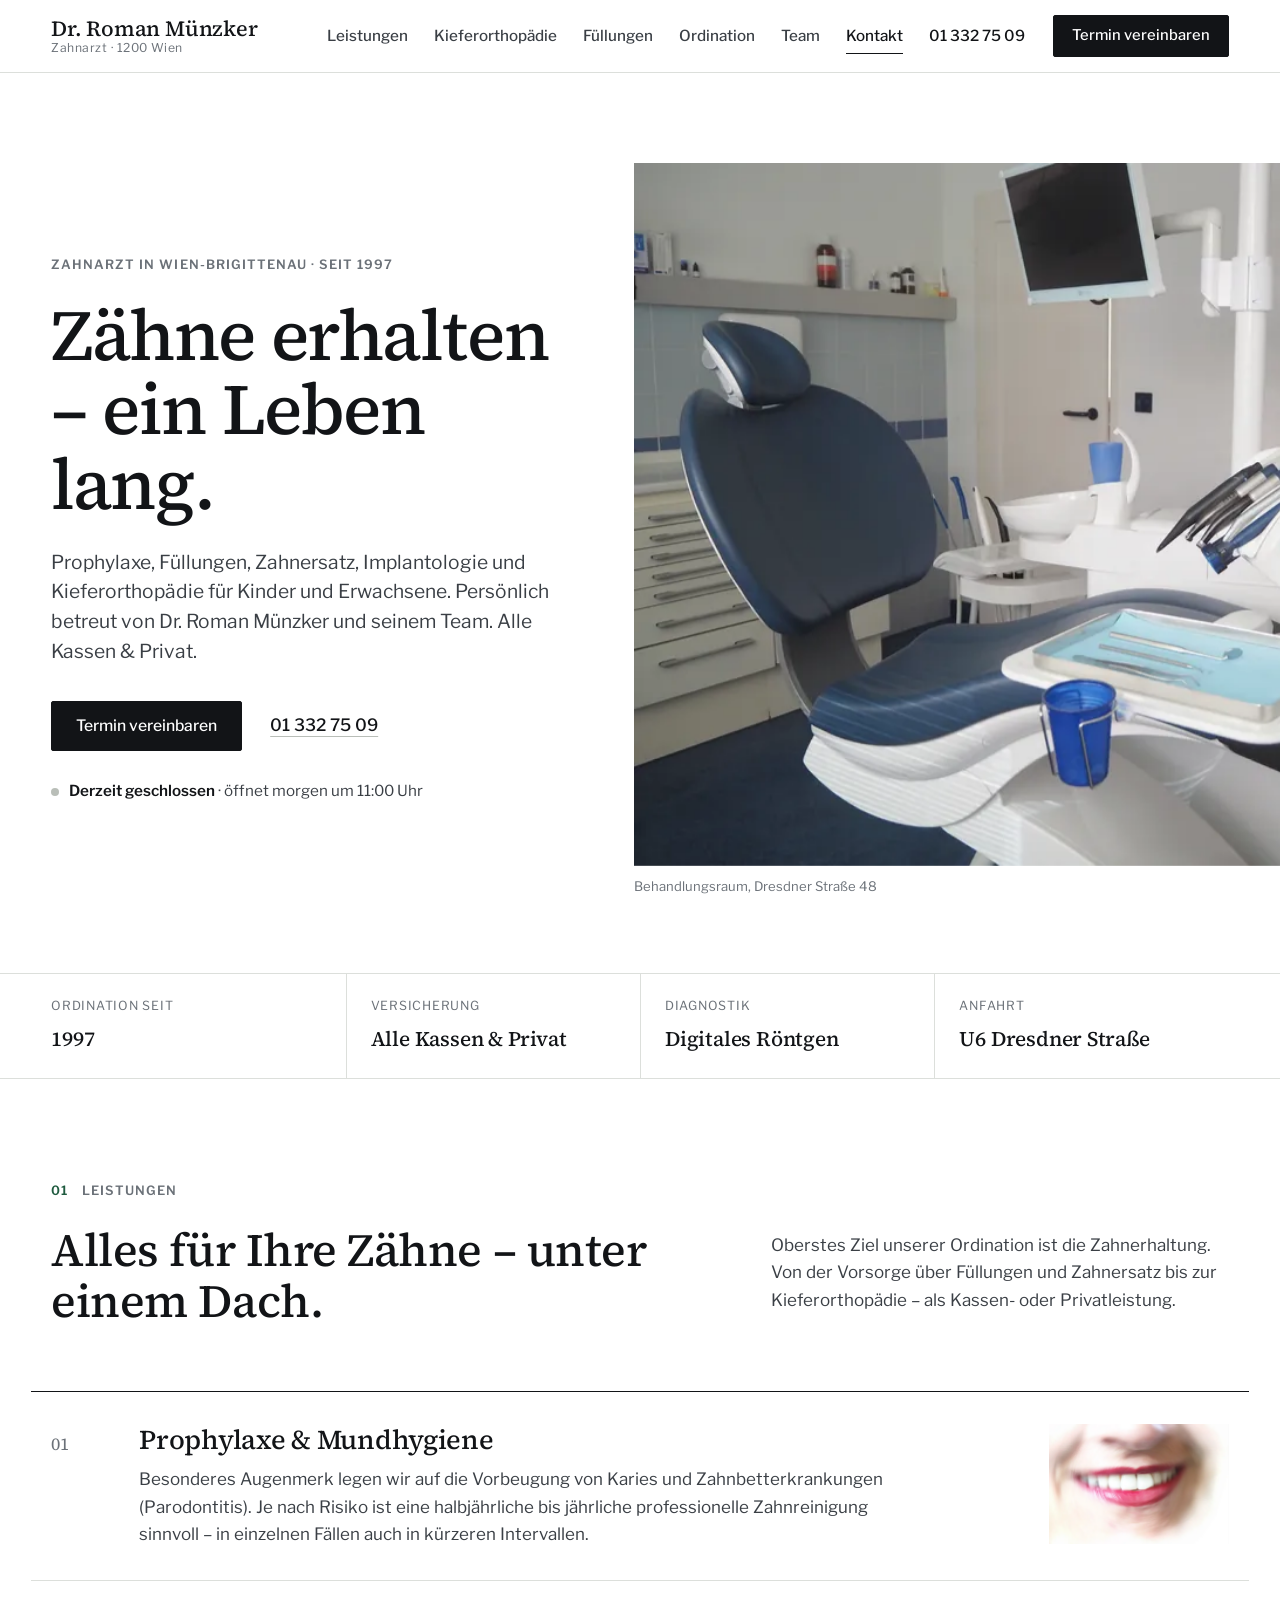
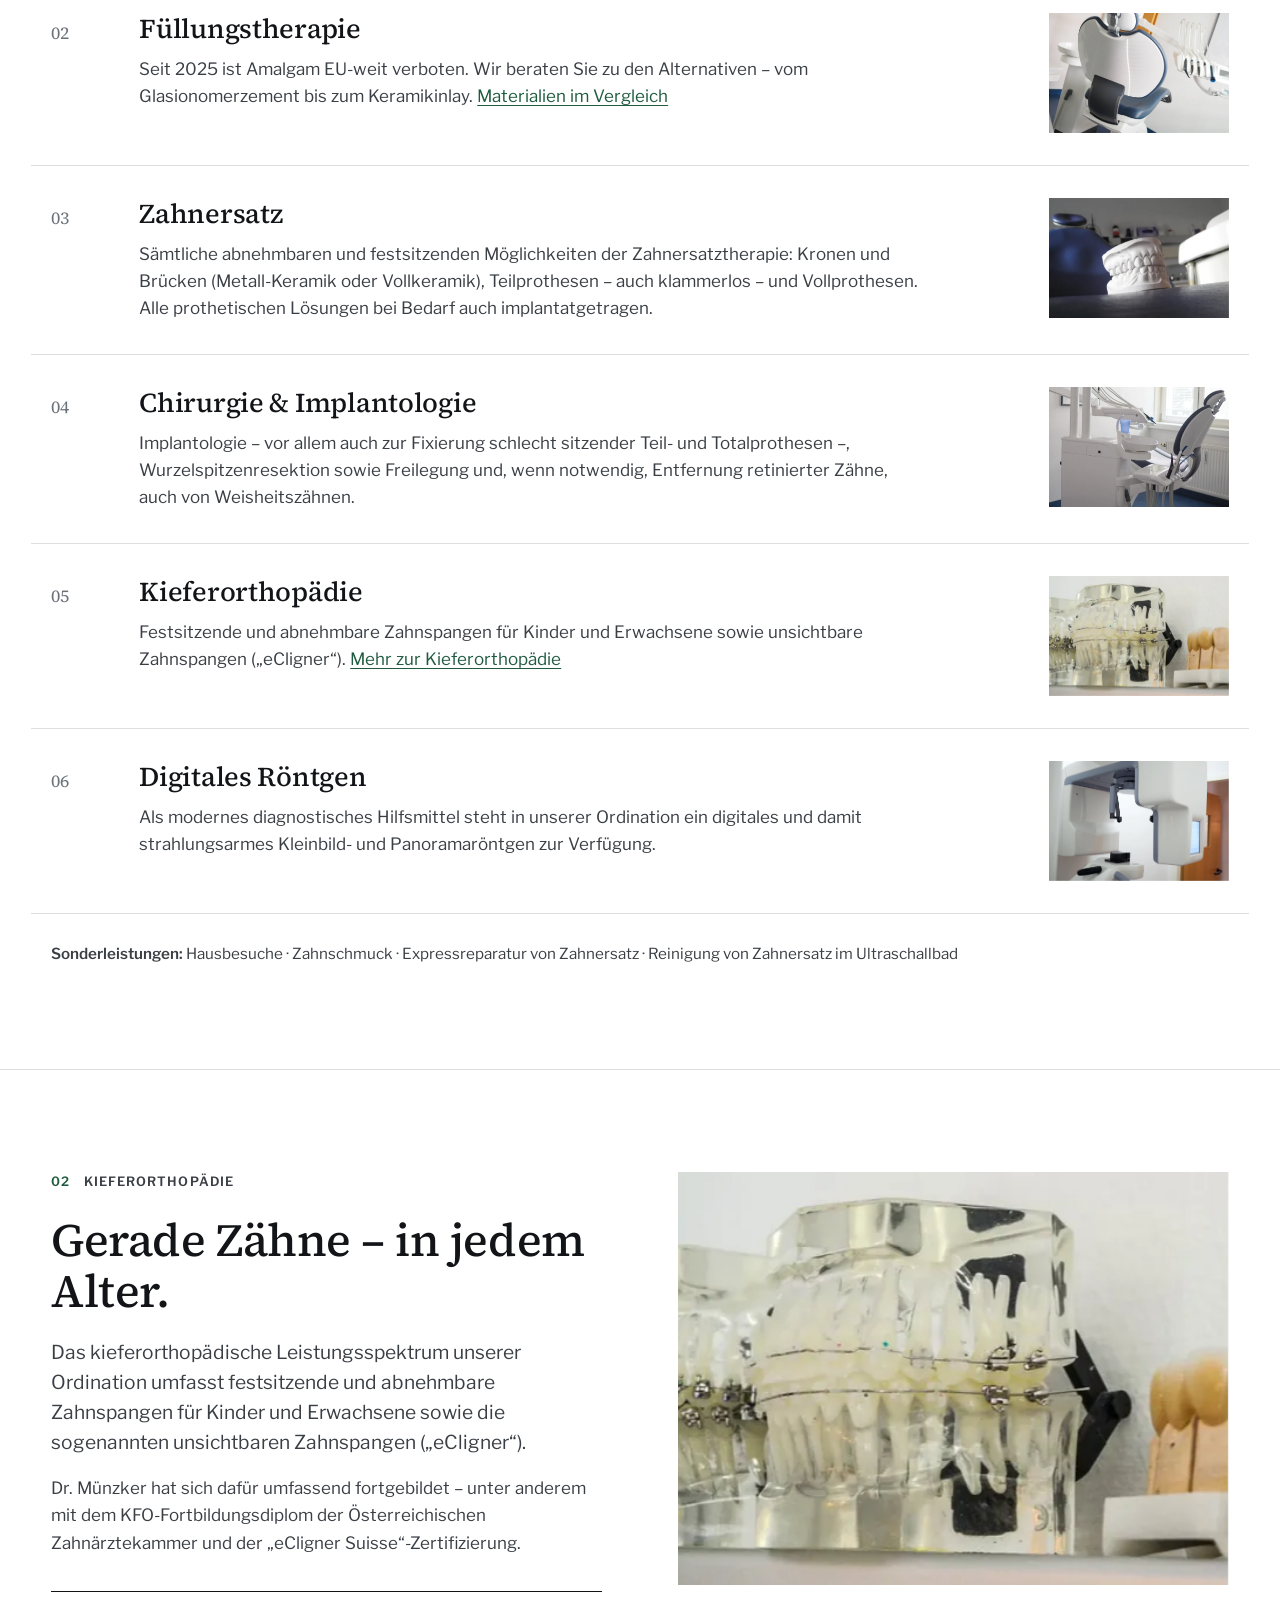
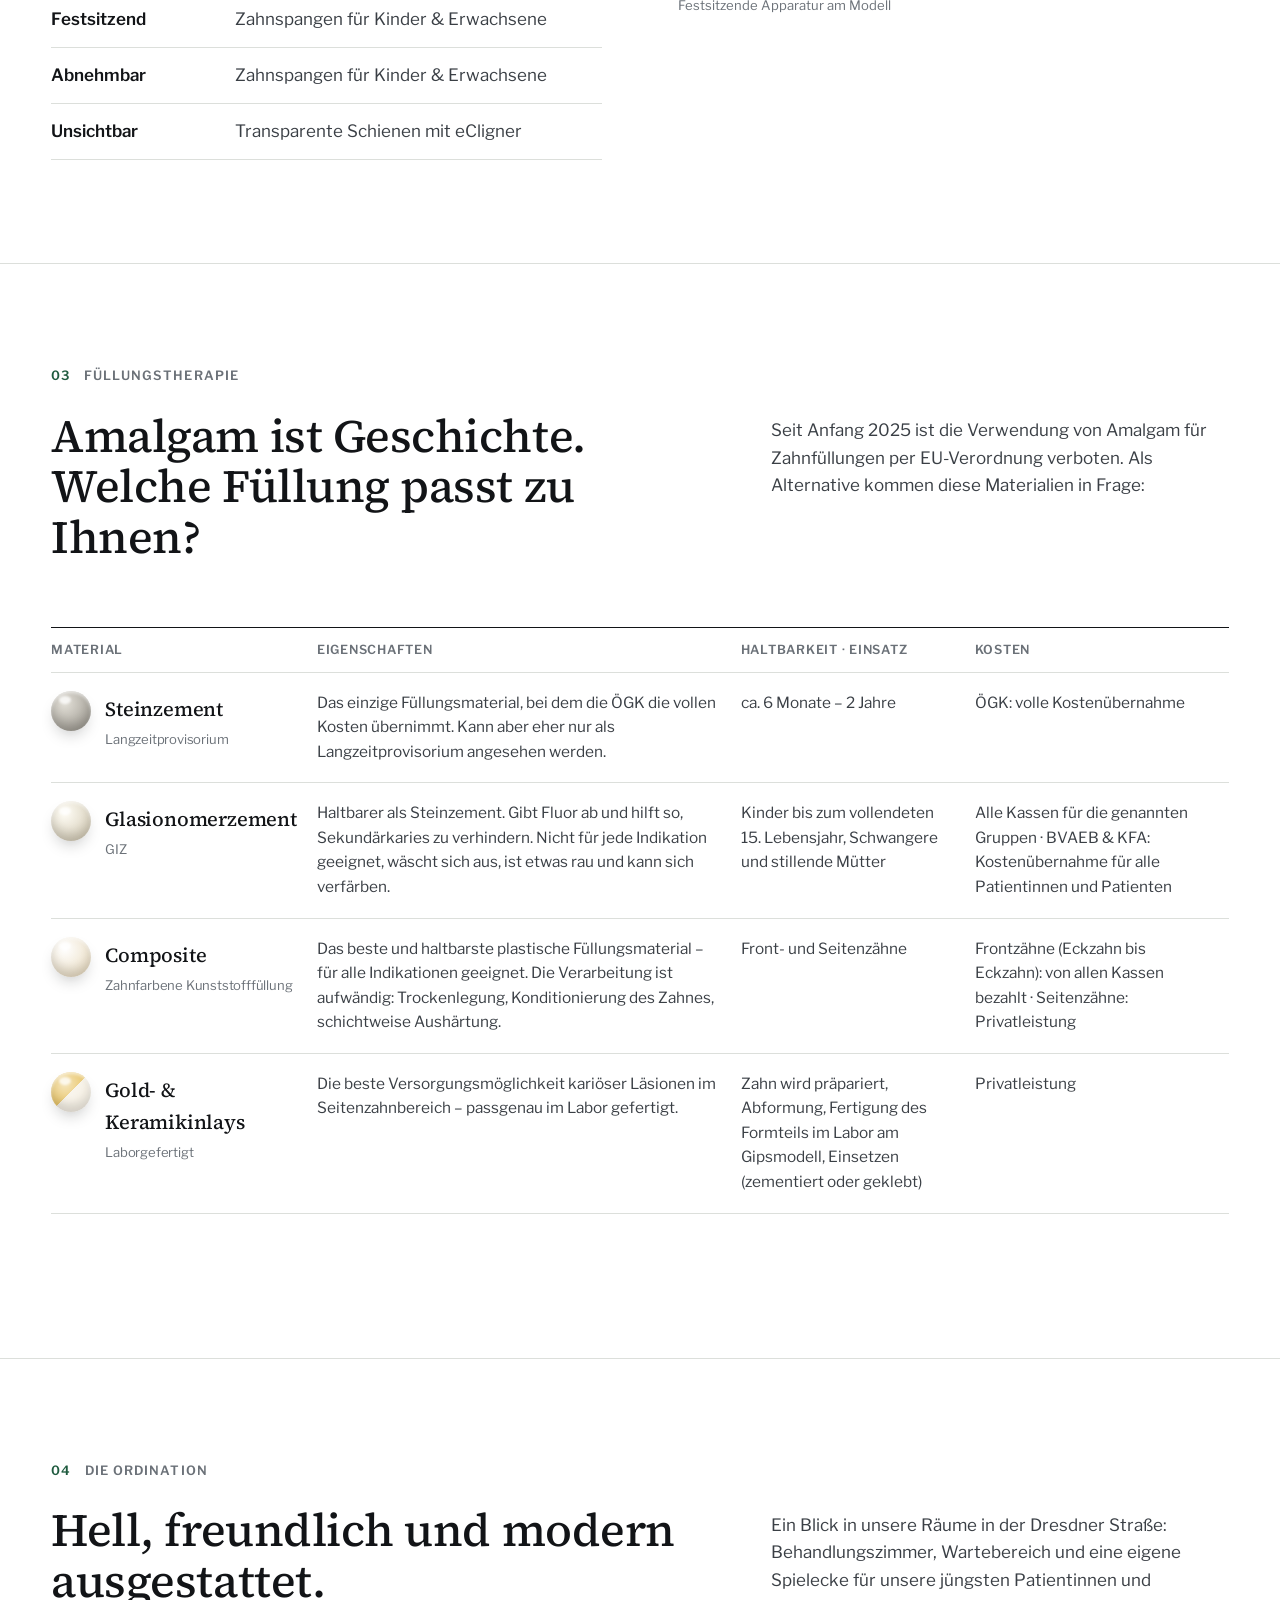
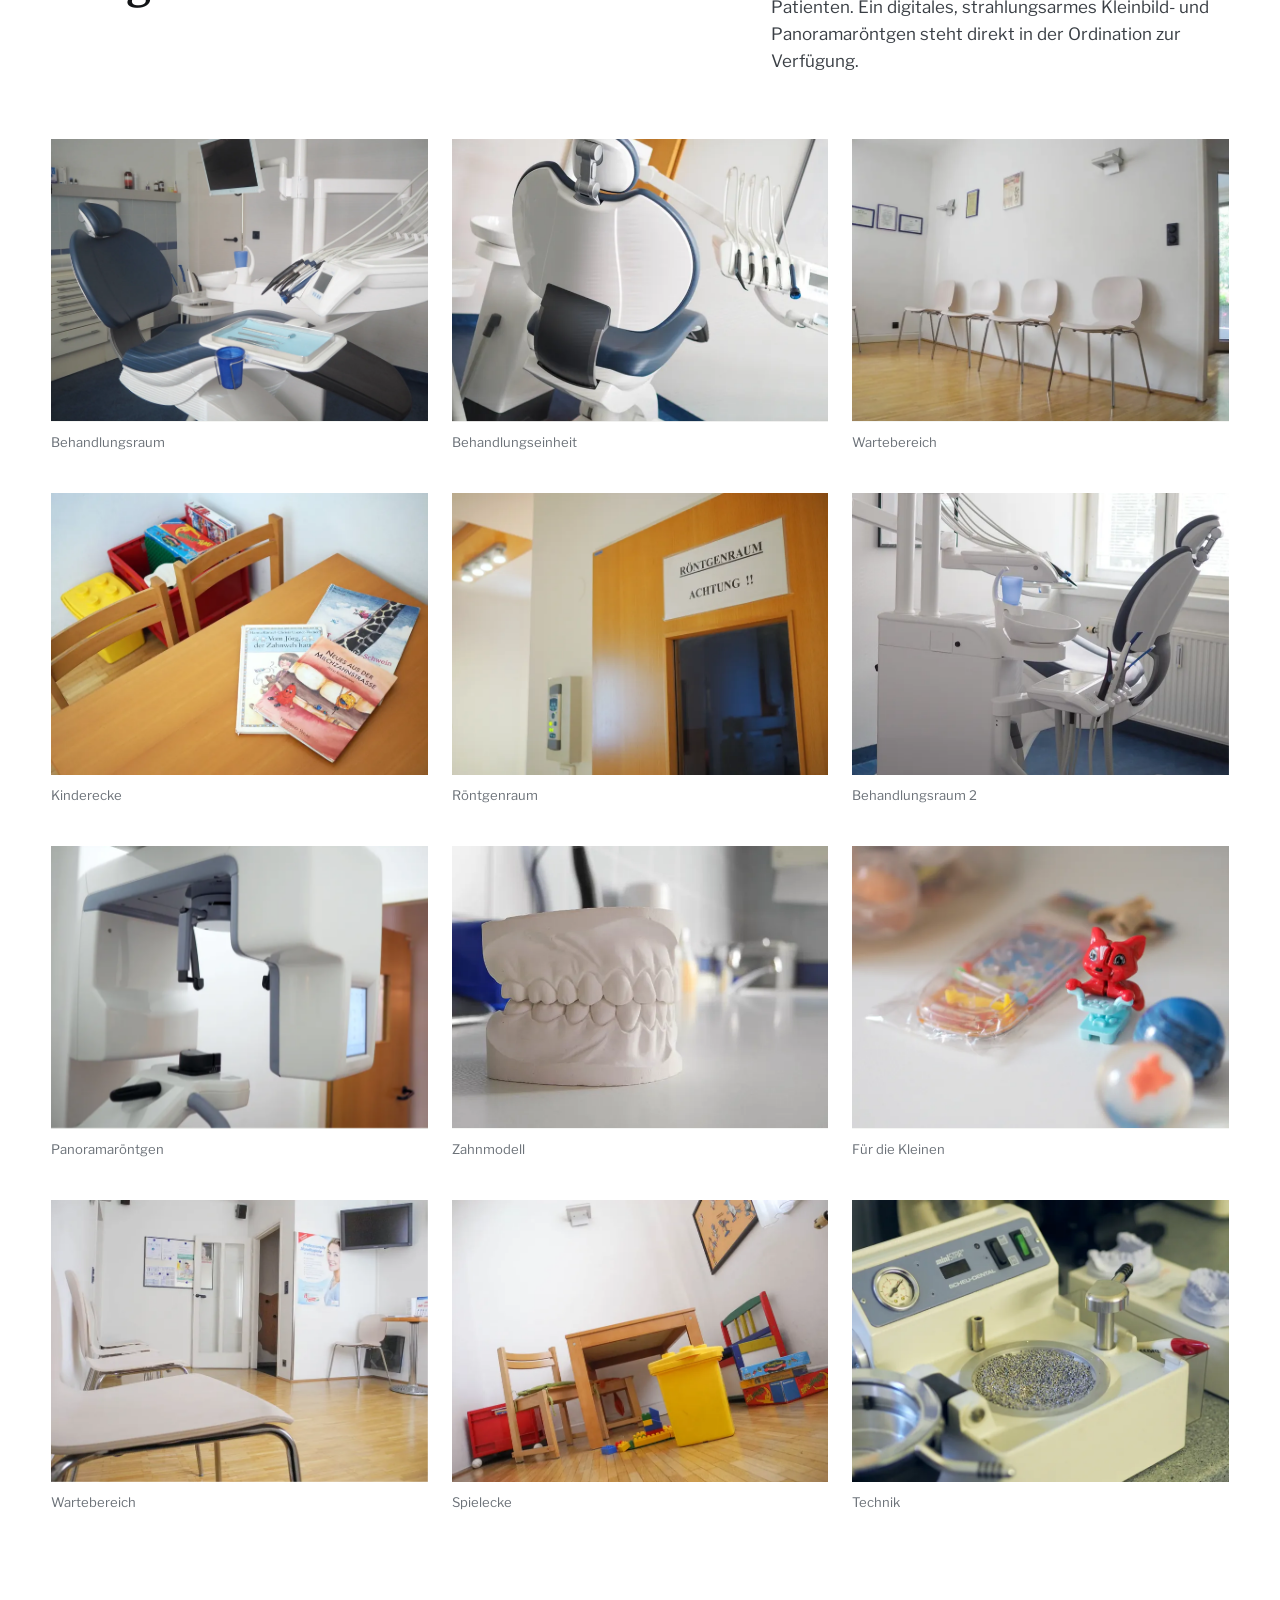
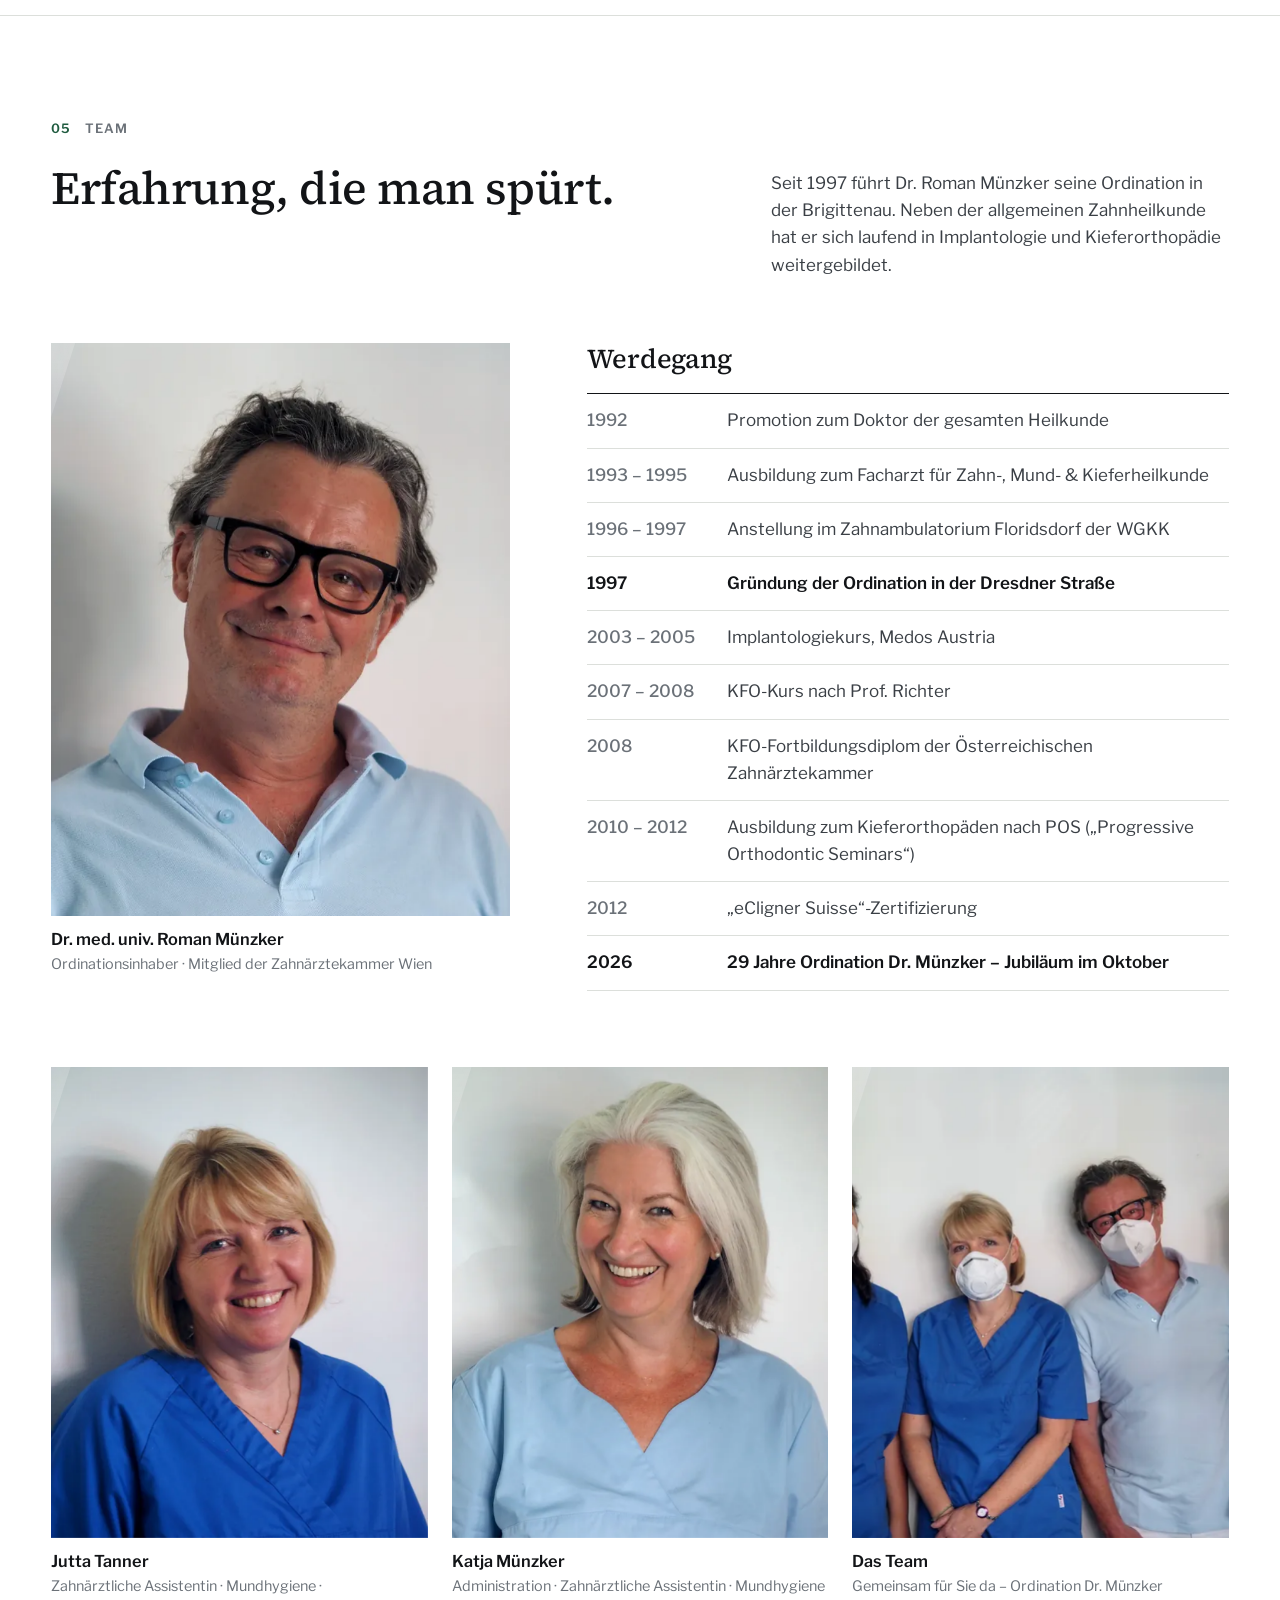
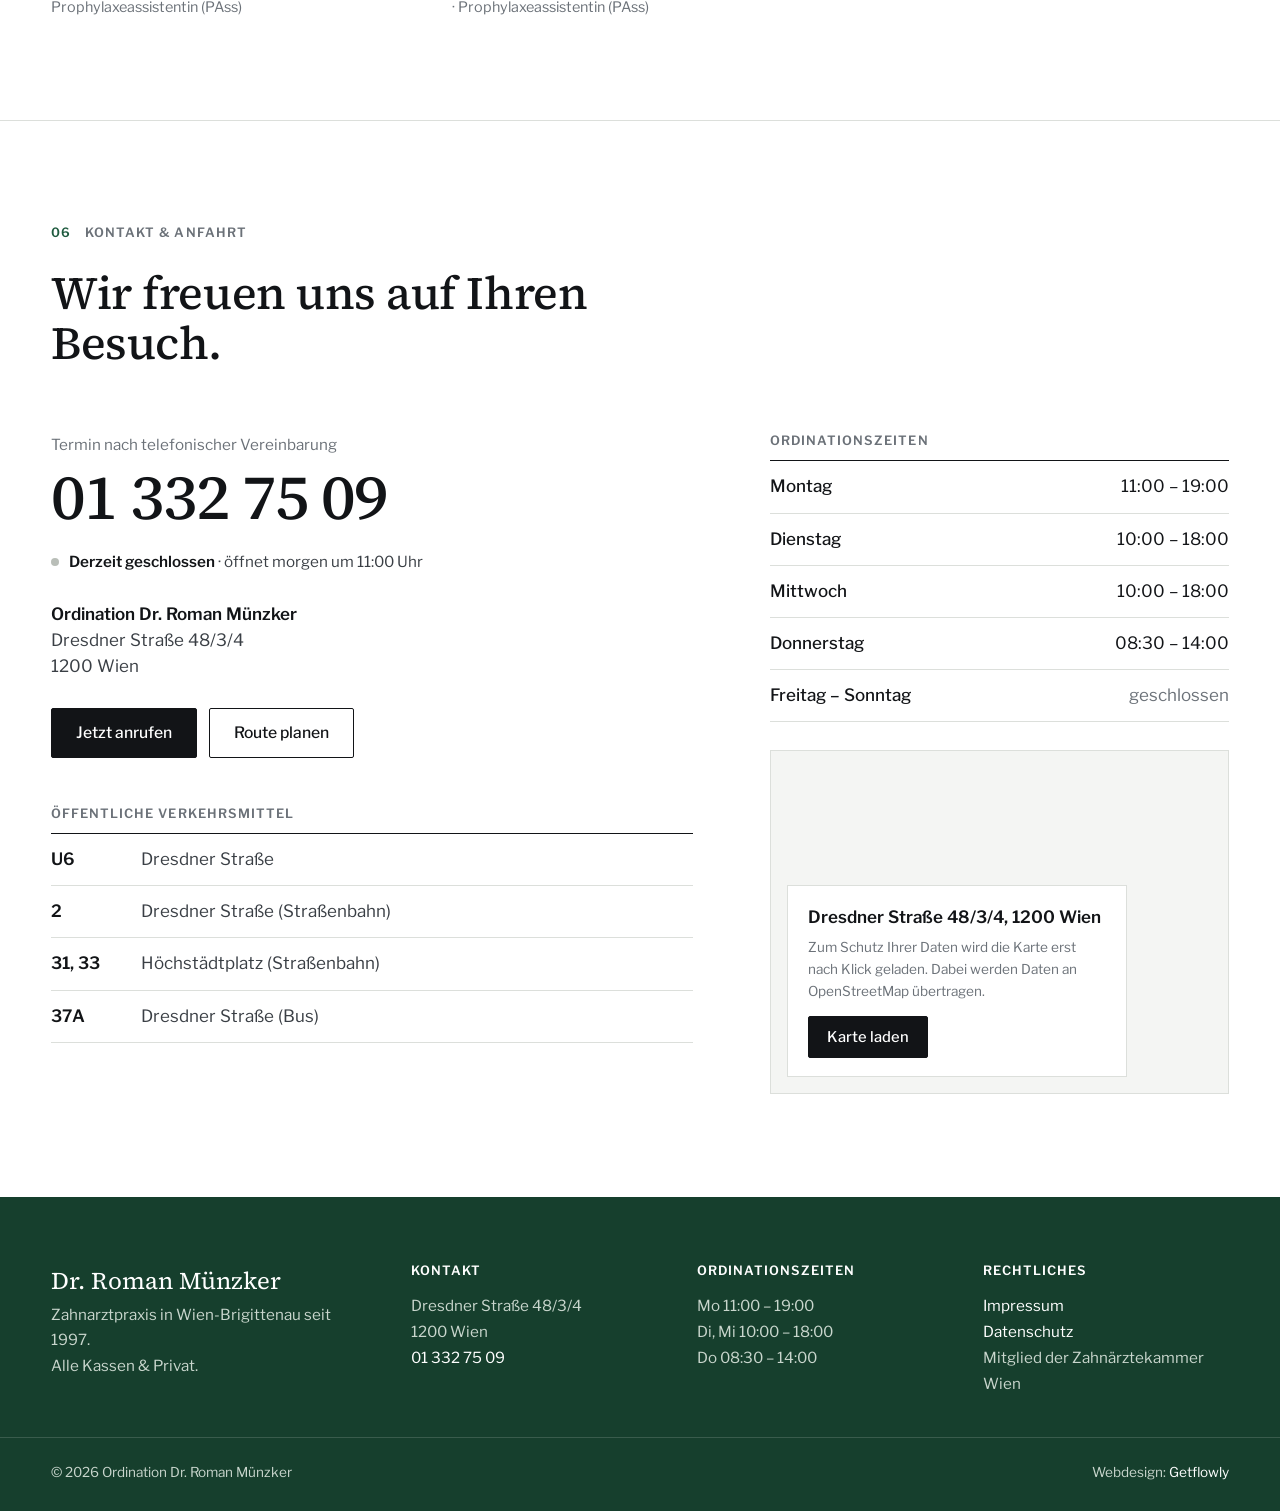
==== commit d7fec0ac: "Add hover states, sheen and scroll reveals; bring back material swatches Keep the editorial layout b" ====
--- a/index.html
+++ b/index.html
@@ -1,5 +1,5 @@
 <!doctype html>
-<html lang="de-AT">
+<html lang="de-AT" class="no-js">
 <head>
   <meta charset="utf-8">
   <meta name="viewport" content="width=device-width, initial-scale=1, viewport-fit=cover">
@@ -81,9 +81,9 @@
           <p class="status" data-status><span class="status__dot" aria-hidden="true"></span><span data-status-text>Mo 11–19 · Di &amp; Mi 10–18 · Do 8:30–14 Uhr</span></p>
         </div>
         <figure class="hero__photo">
-          <img src="assets/img/behandlung-2-1600.webp"
+          <div class="media media--hero"><img src="assets/img/behandlung-2-1600.webp"
                srcset="assets/img/behandlung-2-800.webp 800w, assets/img/behandlung-2-1600.webp 1600w, assets/img/behandlung-2-2200.webp 2200w"
-               sizes="(max-width: 900px) 100vw, 55vw" alt="Behandlungsraum der Ordination mit moderner Behandlungseinheit" width="1600" height="1200" fetchpriority="high">
+               sizes="(max-width: 900px) 100vw, 55vw" alt="Behandlungsraum der Ordination mit moderner Behandlungseinheit" width="1600" height="1200" fetchpriority="high"></div>
           <figcaption>Behandlungsraum, Dresdner Straße 48</figcaption>
         </figure>
       </div>
@@ -91,77 +91,77 @@
 
     <div class="facts">
       <div class="wrap facts__grid">
-        <div><small>Ordination seit</small><b>1997</b></div>
-        <div><small>Versicherung</small><b>Alle Kassen &amp; Privat</b></div>
-        <div><small>Diagnostik</small><b>Digitales Röntgen</b></div>
-        <div><small>Anfahrt</small><b>U6 Dresdner Straße</b></div>
+        <div class="reveal"><small>Ordination seit</small><b>1997</b></div>
+        <div class="reveal"><small>Versicherung</small><b>Alle Kassen &amp; Privat</b></div>
+        <div class="reveal"><small>Diagnostik</small><b>Digitales Röntgen</b></div>
+        <div class="reveal"><small>Anfahrt</small><b>U6 Dresdner Straße</b></div>
       </div>
     </div>
 
     <section class="section" id="leistungen" aria-labelledby="leistungen-title">
       <div class="wrap">
-        <div class="section__head">
+        <div class="reveal section__head">
           <p class="kicker"><span>01</span>Leistungen</p>
           <h2 id="leistungen-title">Alles für Ihre Zähne – unter einem Dach.</h2>
           <p class="section__intro">Oberstes Ziel unserer Ordination ist die Zahnerhaltung. Von der Vorsorge über Füllungen und Zahnersatz bis zur Kieferorthopädie – als Kassen- oder Privatleistung.</p>
         </div>
         <ol class="index">
-          <li class="index__row">
+          <li class="reveal index__row">
             <span class="index__num">01</span>
             <div class="index__body">
               <h3>Prophylaxe &amp; Mundhygiene</h3>
               <p>Besonderes Augenmerk legen wir auf die Vorbeugung von Karies und Zahnbetterkrankungen (Parodontitis). Je nach Risiko ist eine halbjährliche bis jährliche professionelle Zahnreinigung sinnvoll – in einzelnen Fällen auch in kürzeren Intervallen.</p>
             </div>
-            <img class="index__thumb" src="assets/img/laecheln-750.webp" alt="" width="750" height="563" loading="lazy">
-          </li>
-          <li class="index__row">
+            <div class="media index__media"><img class="index__thumb" src="assets/img/laecheln-750.webp" alt="" width="750" height="563" loading="lazy"></div>
+          </li>
+          <li class="reveal index__row">
             <span class="index__num">02</span>
             <div class="index__body">
               <h3>Füllungstherapie</h3>
               <p>Seit 2025 ist Amalgam EU-weit verboten. Wir beraten Sie zu den Alternativen – vom Glasionomerzement bis zum Keramikinlay. <a href="#fuellungen">Materialien im Vergleich</a></p>
             </div>
-            <img class="index__thumb" src="assets/img/behandlung-1-700.webp" alt="" width="700" height="911" loading="lazy">
-          </li>
-          <li class="index__row">
+            <div class="media index__media"><img class="index__thumb" src="assets/img/behandlung-1-700.webp" alt="" width="700" height="911" loading="lazy"></div>
+          </li>
+          <li class="reveal index__row">
             <span class="index__num">03</span>
             <div class="index__body">
               <h3>Zahnersatz</h3>
               <p>Sämtliche abnehmbaren und festsitzenden Möglichkeiten der Zahnersatztherapie: Kronen und Brücken (Metall-Keramik oder Vollkeramik), Teilprothesen – auch klammerlos – und Vollprothesen. Alle prothetischen Lösungen bei Bedarf auch implantatgetragen.</p>
             </div>
-            <img class="index__thumb" src="assets/img/zahnmodell-800.webp" alt="" width="800" height="424" loading="lazy">
-          </li>
-          <li class="index__row">
+            <div class="media index__media"><img class="index__thumb" src="assets/img/zahnmodell-800.webp" alt="" width="800" height="424" loading="lazy"></div>
+          </li>
+          <li class="reveal index__row">
             <span class="index__num">04</span>
             <div class="index__body">
               <h3>Chirurgie &amp; Implantologie</h3>
               <p>Implantologie – vor allem auch zur Fixierung schlecht sitzender Teil- und Totalprothesen –, Wurzelspitzenresektion sowie Freilegung und, wenn notwendig, Entfernung retinierter Zähne, auch von Weisheitszähnen.</p>
             </div>
-            <img class="index__thumb" src="assets/img/behandlung-3-700.webp" alt="" width="700" height="933" loading="lazy">
-          </li>
-          <li class="index__row">
+            <div class="media index__media"><img class="index__thumb" src="assets/img/behandlung-3-700.webp" alt="" width="700" height="933" loading="lazy"></div>
+          </li>
+          <li class="reveal index__row">
             <span class="index__num">05</span>
             <div class="index__body">
               <h3>Kieferorthopädie</h3>
               <p>Festsitzende und abnehmbare Zahnspangen für Kinder und Erwachsene sowie unsichtbare Zahnspangen („eCligner“). <a href="#kfo">Mehr zur Kieferorthopädie</a></p>
             </div>
-            <img class="index__thumb" src="assets/img/kieferorthopaedie-800.webp" alt="" width="800" height="353" loading="lazy">
-          </li>
-          <li class="index__row">
+            <div class="media index__media"><img class="index__thumb" src="assets/img/kieferorthopaedie-800.webp" alt="" width="800" height="353" loading="lazy"></div>
+          </li>
+          <li class="reveal index__row">
             <span class="index__num">06</span>
             <div class="index__body">
               <h3>Digitales Röntgen</h3>
               <p>Als modernes diagnostisches Hilfsmittel steht in unserer Ordination ein digitales und damit strahlungsarmes Kleinbild- und Panoramaröntgen zur Verfügung.</p>
             </div>
-            <img class="index__thumb" src="assets/img/panoramaroentgen-800.webp" alt="" width="800" height="624" loading="lazy">
+            <div class="media index__media"><img class="index__thumb" src="assets/img/panoramaroentgen-800.webp" alt="" width="800" height="624" loading="lazy"></div>
           </li>
         </ol>
-        <p class="extras"><b>Sonderleistungen:</b> Hausbesuche · Zahnschmuck · Expressreparatur von Zahnersatz · Reinigung von Zahnersatz im Ultraschallbad</p>
+        <p class="reveal extras"><b>Sonderleistungen:</b> Hausbesuche · Zahnschmuck · Expressreparatur von Zahnersatz · Reinigung von Zahnersatz im Ultraschallbad</p>
       </div>
     </section>
 
     <section class="section section--rule" id="kfo" aria-labelledby="kfo-title">
       <div class="wrap split">
-        <div class="split__text">
+        <div class="reveal split__text">
           <p class="kicker"><span>02</span>Kieferorthopädie</p>
           <h2 id="kfo-title">Gerade Zähne – in jedem Alter.</h2>
           <p class="lead">Das kieferorthopädische Leistungsspektrum unserer Ordination umfasst festsitzende und abnehmbare Zahnspangen für Kinder und Erwachsene sowie die sogenannten unsichtbaren Zahnspangen („eCligner“).</p>
@@ -172,8 +172,8 @@
             <div><dt>Unsichtbar</dt><dd>Transparente Schienen mit eCligner</dd></div>
           </dl>
         </div>
-        <figure class="split__photo">
-          <img src="assets/img/kieferorthopaedie-1024.webp" srcset="assets/img/kieferorthopaedie-800.webp 800w, assets/img/kieferorthopaedie-1024.webp 1024w" sizes="(max-width: 900px) 100vw, 45vw" alt="Kieferorthopädische Modelle und transparente Zahnschienen" width="1024" height="452" loading="lazy">
+        <figure class="reveal split__photo">
+          <div class="media"><img src="assets/img/kieferorthopaedie-1024.webp" srcset="assets/img/kieferorthopaedie-800.webp 800w, assets/img/kieferorthopaedie-1024.webp 1024w" sizes="(max-width: 900px) 100vw, 45vw" alt="Kieferorthopädische Modelle und transparente Zahnschienen" width="1024" height="452" loading="lazy"></div>
           <figcaption>Festsitzende Apparatur am Modell</figcaption>
         </figure>
       </div>
@@ -181,83 +181,83 @@
 
     <section class="section section--rule" id="fuellungen" aria-labelledby="fuellungen-title">
       <div class="wrap">
-        <div class="section__head">
+        <div class="reveal section__head">
           <p class="kicker"><span>03</span>Füllungstherapie</p>
           <h2 id="fuellungen-title">Amalgam ist Geschichte. Welche Füllung passt zu Ihnen?</h2>
           <p class="section__intro">Seit Anfang 2025 ist die Verwendung von Amalgam für Zahnfüllungen per EU-Verordnung verboten. Als Alternative kommen diese Materialien in Frage:</p>
         </div>
-        <table class="table">
+        <table class="reveal table">
           <thead>
             <tr><th scope="col">Material</th><th scope="col">Eigenschaften</th><th scope="col">Haltbarkeit · Einsatz</th><th scope="col">Kosten</th></tr>
           </thead>
           <tbody>
             <tr>
-              <th scope="row">Steinzement<small>Langzeitprovisorium</small></th>
+              <th scope="row"><span class="matcell"><span class="swatch swatch--stein" aria-hidden="true"></span><span class="mat">Steinzement<small>Langzeitprovisorium</small></span></span></th>
               <td data-label="Eigenschaften">Das einzige Füllungsmaterial, bei dem die ÖGK die vollen Kosten übernimmt. Kann aber eher nur als Langzeitprovisorium angesehen werden.</td>
               <td data-label="Haltbarkeit · Einsatz">ca. 6 Monate – 2 Jahre</td>
               <td data-label="Kosten">ÖGK: volle Kostenübernahme</td>
             </tr>
             <tr>
-              <th scope="row">Glasionomerzement<small>GIZ</small></th>
+              <th scope="row"><span class="matcell"><span class="swatch swatch--giz" aria-hidden="true"></span><span class="mat">Glasionomerzement<small>GIZ</small></span></span></th>
               <td data-label="Eigenschaften">Haltbarer als Steinzement. Gibt Fluor ab und hilft so, Sekundärkaries zu verhindern. Nicht für jede Indikation geeignet, wäscht sich aus, ist etwas rau und kann sich verfärben.</td>
               <td data-label="Haltbarkeit · Einsatz">Kinder bis zum vollendeten 15. Lebensjahr, Schwangere und stillende Mütter</td>
               <td data-label="Kosten">Alle Kassen für die genannten Gruppen · BVAEB &amp; KFA: Kostenübernahme für alle Patientinnen und Patienten</td>
             </tr>
             <tr>
-              <th scope="row">Composite<small>Zahnfarbene Kunststofffüllung</small></th>
+              <th scope="row"><span class="matcell"><span class="swatch swatch--composite" aria-hidden="true"></span><span class="mat">Composite<small>Zahnfarbene Kunststofffüllung</small></span></span></th>
               <td data-label="Eigenschaften">Das beste und haltbarste plastische Füllungsmaterial – für alle Indikationen geeignet. Die Verarbeitung ist aufwändig: Trockenlegung, Konditionierung des Zahnes, schichtweise Aushärtung.</td>
               <td data-label="Haltbarkeit · Einsatz">Front- und Seitenzähne</td>
               <td data-label="Kosten">Frontzähne (Eckzahn bis Eckzahn): von allen Kassen bezahlt · Seitenzähne: Privatleistung</td>
             </tr>
             <tr>
-              <th scope="row">Gold- &amp; Keramikinlays<small>Laborgefertigt</small></th>
+              <th scope="row"><span class="matcell"><span class="swatch swatch--gold" aria-hidden="true"></span><span class="mat">Gold- &amp; Keramikinlays<small>Laborgefertigt</small></span></span></th>
               <td data-label="Eigenschaften">Die beste Versorgungsmöglichkeit kariöser Läsionen im Seitenzahnbereich – passgenau im Labor gefertigt.</td>
               <td data-label="Haltbarkeit · Einsatz">Zahn wird präpariert, Abformung, Fertigung des Formteils im Labor am Gipsmodell, Einsetzen (zementiert oder geklebt)</td>
               <td data-label="Kosten">Privatleistung</td>
             </tr>
           </tbody>
         </table>
-        <p class="footnote">Welche Lösung für Ihren Zahn sinnvoll ist, besprechen wir gerne persönlich mit Ihnen in der Ordination.</p>
+        <p class="reveal footnote">Welche Lösung für Ihren Zahn sinnvoll ist, besprechen wir gerne persönlich mit Ihnen in der Ordination.</p>
       </div>
     </section>
 
     <section class="section section--rule" id="ordination" aria-labelledby="ordination-title">
       <div class="wrap">
-        <div class="section__head">
+        <div class="reveal section__head">
           <p class="kicker"><span>04</span>Die Ordination</p>
           <h2 id="ordination-title">Hell, freundlich und modern ausgestattet.</h2>
           <p class="section__intro">Ein Blick in unsere Räume in der Dresdner Straße: Behandlungszimmer, Wartebereich und eine eigene Spielecke für unsere jüngsten Patientinnen und Patienten. Ein digitales, strahlungsarmes Kleinbild- und Panoramaröntgen steht direkt in der Ordination zur Verfügung.</p>
         </div>
         <div class="gallery" id="gallery">
-          <button class="g" data-full="assets/img/behandlung-2-2200.webp"><img src="assets/img/behandlung-2-1600.webp" alt="Behandlungsraum mit Behandlungseinheit und Monitor" loading="lazy" width="1600" height="1200"><span class="cap">Behandlungsraum</span></button>
-          <button class="g" data-full="assets/img/behandlung-1-1400.webp"><img src="assets/img/behandlung-1-700.webp" alt="Behandlungsstuhl im Detail" loading="lazy" width="700" height="911"><span class="cap">Behandlungseinheit</span></button>
-          <button class="g" data-full="assets/img/wartezimmer-1-1024.webp"><img src="assets/img/wartezimmer-1-800.webp" alt="Heller Wartebereich mit Stühlen" loading="lazy" width="800" height="570"><span class="cap">Wartebereich</span></button>
-          <button class="g" data-full="assets/img/kinderecke-2-1600.webp"><img src="assets/img/kinderecke-2-800.webp" alt="Kinderbücher über Zähne auf dem Kindertisch" loading="lazy" width="800" height="600"><span class="cap">Kinderecke</span></button>
-          <button class="g" data-full="assets/img/roentgenraum-1600.webp"><img src="assets/img/roentgenraum-800.webp" alt="Eingang zum Röntgenraum" loading="lazy" width="800" height="600"><span class="cap">Röntgenraum</span></button>
-          <button class="g" data-full="assets/img/behandlung-3-1400.webp"><img src="assets/img/behandlung-3-700.webp" alt="Zweiter Behandlungsraum mit Fenster" loading="lazy" width="700" height="933"><span class="cap">Behandlungsraum 2</span></button>
-          <button class="g" data-full="assets/img/panoramaroentgen-1600.webp"><img src="assets/img/panoramaroentgen-800.webp" alt="Digitales Panoramaröntgengerät" loading="lazy" width="800" height="624"><span class="cap">Panoramaröntgen</span></button>
-          <button class="g" data-full="assets/img/modell-1024.webp"><img src="assets/img/modell-800.webp" alt="Gipsmodell eines Gebisses" loading="lazy" width="800" height="503"><span class="cap">Zahnmodell</span></button>
-          <button class="g" data-full="assets/img/kinderecke-3-1600.webp"><img src="assets/img/kinderecke-3-800.webp" alt="Kleine Spielsachen für Kinder" loading="lazy" width="800" height="600"><span class="cap">Für die Kleinen</span></button>
-          <button class="g" data-full="assets/img/wartezimmer-2-1024.webp"><img src="assets/img/wartezimmer-2-800.webp" alt="Wartebereich mit Bildschirm und Informationen" loading="lazy" width="800" height="610"><span class="cap">Wartebereich</span></button>
-          <button class="g" data-full="assets/img/kinderecke-1-1024.webp"><img src="assets/img/kinderecke-1-800.webp" alt="Spielecke mit Kindertisch und Spielzeug" loading="lazy" width="800" height="600"><span class="cap">Spielecke</span></button>
-          <button class="g" data-full="assets/img/praxislabor-1600.webp"><img src="assets/img/praxislabor-800.webp" alt="Technisches Gerät in der Ordination" loading="lazy" width="800" height="600"><span class="cap">Technik</span></button>
+          <button class="reveal g" data-full="assets/img/behandlung-2-2200.webp"><div class="media"><img src="assets/img/behandlung-2-1600.webp" alt="Behandlungsraum mit Behandlungseinheit und Monitor" loading="lazy" width="1600" height="1200"></div><span class="cap">Behandlungsraum</span></button>
+          <button class="reveal g" data-full="assets/img/behandlung-1-1400.webp"><div class="media"><img src="assets/img/behandlung-1-700.webp" alt="Behandlungsstuhl im Detail" loading="lazy" width="700" height="911"></div><span class="cap">Behandlungseinheit</span></button>
+          <button class="reveal g" data-full="assets/img/wartezimmer-1-1024.webp"><div class="media"><img src="assets/img/wartezimmer-1-800.webp" alt="Heller Wartebereich mit Stühlen" loading="lazy" width="800" height="570"></div><span class="cap">Wartebereich</span></button>
+          <button class="reveal g" data-full="assets/img/kinderecke-2-1600.webp"><div class="media"><img src="assets/img/kinderecke-2-800.webp" alt="Kinderbücher über Zähne auf dem Kindertisch" loading="lazy" width="800" height="600"></div><span class="cap">Kinderecke</span></button>
+          <button class="reveal g" data-full="assets/img/roentgenraum-1600.webp"><div class="media"><img src="assets/img/roentgenraum-800.webp" alt="Eingang zum Röntgenraum" loading="lazy" width="800" height="600"></div><span class="cap">Röntgenraum</span></button>
+          <button class="reveal g" data-full="assets/img/behandlung-3-1400.webp"><div class="media"><img src="assets/img/behandlung-3-700.webp" alt="Zweiter Behandlungsraum mit Fenster" loading="lazy" width="700" height="933"></div><span class="cap">Behandlungsraum 2</span></button>
+          <button class="reveal g" data-full="assets/img/panoramaroentgen-1600.webp"><div class="media"><img src="assets/img/panoramaroentgen-800.webp" alt="Digitales Panoramaröntgengerät" loading="lazy" width="800" height="624"></div><span class="cap">Panoramaröntgen</span></button>
+          <button class="reveal g" data-full="assets/img/modell-1024.webp"><div class="media"><img src="assets/img/modell-800.webp" alt="Gipsmodell eines Gebisses" loading="lazy" width="800" height="503"></div><span class="cap">Zahnmodell</span></button>
+          <button class="reveal g" data-full="assets/img/kinderecke-3-1600.webp"><div class="media"><img src="assets/img/kinderecke-3-800.webp" alt="Kleine Spielsachen für Kinder" loading="lazy" width="800" height="600"></div><span class="cap">Für die Kleinen</span></button>
+          <button class="reveal g" data-full="assets/img/wartezimmer-2-1024.webp"><div class="media"><img src="assets/img/wartezimmer-2-800.webp" alt="Wartebereich mit Bildschirm und Informationen" loading="lazy" width="800" height="610"></div><span class="cap">Wartebereich</span></button>
+          <button class="reveal g" data-full="assets/img/kinderecke-1-1024.webp"><div class="media"><img src="assets/img/kinderecke-1-800.webp" alt="Spielecke mit Kindertisch und Spielzeug" loading="lazy" width="800" height="600"></div><span class="cap">Spielecke</span></button>
+          <button class="reveal g" data-full="assets/img/praxislabor-1600.webp"><div class="media"><img src="assets/img/praxislabor-800.webp" alt="Technisches Gerät in der Ordination" loading="lazy" width="800" height="600"></div><span class="cap">Technik</span></button>
         </div>
       </div>
     </section>
 
     <section class="section section--rule" id="team" aria-labelledby="team-title">
       <div class="wrap">
-        <div class="section__head">
+        <div class="reveal section__head">
           <p class="kicker"><span>05</span>Team</p>
           <h2 id="team-title">Erfahrung, die man spürt.</h2>
           <p class="section__intro">Seit 1997 führt Dr. Roman Münzker seine Ordination in der Brigittenau. Neben der allgemeinen Zahnheilkunde hat er sich laufend in Implantologie und Kieferorthopädie weitergebildet.</p>
         </div>
         <div class="doctor">
-          <figure class="portrait">
-            <img src="assets/img/dr-roman-muenzker-1200.webp" srcset="assets/img/dr-roman-muenzker-600.webp 600w, assets/img/dr-roman-muenzker-1200.webp 1200w" sizes="(max-width: 900px) 100vw, 38vw" alt="Porträt Dr. med. univ. Roman Münzker" width="1200" height="1600" loading="lazy">
+          <figure class="reveal portrait">
+            <div class="media"><img src="assets/img/dr-roman-muenzker-1200.webp" srcset="assets/img/dr-roman-muenzker-600.webp 600w, assets/img/dr-roman-muenzker-1200.webp 1200w" sizes="(max-width: 900px) 100vw, 38vw" alt="Porträt Dr. med. univ. Roman Münzker" width="1200" height="1600" loading="lazy"></div>
             <figcaption><b>Dr. med. univ. Roman Münzker</b>Ordinationsinhaber · Mitglied der Zahnärztekammer Wien</figcaption>
           </figure>
-          <div class="cv">
+          <div class="reveal cv">
             <h3>Werdegang</h3>
             <table class="cv__table">
               <tbody>
@@ -276,16 +276,16 @@
           </div>
         </div>
         <div class="team">
-          <figure class="portrait">
-            <img src="assets/img/jutta-tanner-600.webp" srcset="assets/img/jutta-tanner-600.webp 600w, assets/img/jutta-tanner-1000.webp 1000w" sizes="(max-width: 600px) 100vw, 30vw" alt="Porträt Jutta Tanner" width="600" height="800" loading="lazy">
+          <figure class="reveal portrait">
+            <div class="media"><img src="assets/img/jutta-tanner-600.webp" srcset="assets/img/jutta-tanner-600.webp 600w, assets/img/jutta-tanner-1000.webp 1000w" sizes="(max-width: 600px) 100vw, 30vw" alt="Porträt Jutta Tanner" width="600" height="800" loading="lazy"></div>
             <figcaption><b>Jutta Tanner</b>Zahnärztliche Assistentin · Mundhygiene · Prophylaxeassistentin (PAss)</figcaption>
           </figure>
-          <figure class="portrait">
-            <img src="assets/img/katja-muenzker-600.webp" srcset="assets/img/katja-muenzker-600.webp 600w, assets/img/katja-muenzker-1000.webp 1000w" sizes="(max-width: 600px) 100vw, 30vw" alt="Porträt Katja Münzker" width="600" height="800" loading="lazy">
+          <figure class="reveal portrait">
+            <div class="media"><img src="assets/img/katja-muenzker-600.webp" srcset="assets/img/katja-muenzker-600.webp 600w, assets/img/katja-muenzker-1000.webp 1000w" sizes="(max-width: 600px) 100vw, 30vw" alt="Porträt Katja Münzker" width="600" height="800" loading="lazy"></div>
             <figcaption><b>Katja Münzker</b>Administration · Zahnärztliche Assistentin · Mundhygiene · Prophylaxeassistentin (PAss)</figcaption>
           </figure>
-          <figure class="portrait">
-            <img src="assets/img/team-gruppe-800.webp" srcset="assets/img/team-gruppe-800.webp 800w, assets/img/team-gruppe-1600.webp 1600w" sizes="(max-width: 600px) 100vw, 30vw" alt="Das Team der Ordination Dr. Münzker" width="800" height="600" loading="lazy">
+          <figure class="reveal portrait">
+            <div class="media"><img src="assets/img/team-gruppe-800.webp" srcset="assets/img/team-gruppe-800.webp 800w, assets/img/team-gruppe-1600.webp 1600w" sizes="(max-width: 600px) 100vw, 30vw" alt="Das Team der Ordination Dr. Münzker" width="800" height="600" loading="lazy"></div>
             <figcaption><b>Das Team</b>Gemeinsam für Sie da – Ordination Dr. Münzker</figcaption>
           </figure>
         </div>
@@ -294,12 +294,12 @@
 
     <section class="section section--rule" id="kontakt" aria-labelledby="kontakt-title">
       <div class="wrap">
-        <div class="section__head">
+        <div class="reveal section__head">
           <p class="kicker"><span>06</span>Kontakt &amp; Anfahrt</p>
           <h2 id="kontakt-title">Wir freuen uns auf Ihren Besuch.</h2>
         </div>
         <div class="contact">
-          <div class="contact__main">
+          <div class="reveal contact__main">
             <p class="contact__label">Termin nach telefonischer Vereinbarung</p>
             <a class="phone" href="tel:+4313327509">01 332 75 09</a>
             <p class="status" data-status><span class="status__dot" aria-hidden="true"></span><span data-status-text>Mo 11–19 · Di &amp; Mi 10–18 · Do 8:30–14 Uhr</span></p>
@@ -322,7 +322,7 @@
               </tbody>
             </table>
           </div>
-          <div class="contact__side">
+          <div class="reveal contact__side">
             <h3 class="contact__h">Ordinationszeiten</h3>
             <table class="hours">
               <caption class="sr-only">Ordinationszeiten</caption>
--- a/assets/css/style.css
+++ b/assets/css/style.css
@@ -36,6 +36,7 @@
   --gutter: clamp(20px, 4vw, 56px);
   --header-h: 72px;
   --radius: 2px;
+  --ease: cubic-bezier(.2, .7, .2, 1);
 }
 
 *, *::before, *::after { box-sizing: border-box; }
@@ -84,22 +85,29 @@
   display: inline-flex; align-items: center; justify-content: center;
   min-height: 50px; padding: 0 24px; border: 1px solid var(--ink); border-radius: var(--radius);
   background: var(--ink); color: #fff; text-decoration: none; font-weight: 500; font-size: .98rem; white-space: nowrap; cursor: pointer;
-  transition: background .2s, border-color .2s, color .2s;
-}
-.btn:hover { background: var(--green); border-color: var(--green); }
+  position: relative; overflow: hidden;
+  transition: background .25s, border-color .25s, color .25s, transform .3s var(--ease), box-shadow .3s var(--ease);
+}
+.btn::after { content: ""; position: absolute; top: -20%; bottom: -20%; left: -45%; width: 35%; background: linear-gradient(90deg, rgba(255, 255, 255, 0), rgba(255, 255, 255, .38), rgba(255, 255, 255, 0)); transform: skewX(-20deg); transition: left .7s var(--ease); pointer-events: none; }
+.btn:hover { background: var(--green); border-color: var(--green); transform: translateY(-1px); box-shadow: 0 12px 24px -14px rgba(18, 20, 23, .5); }
+.btn:hover::after { left: 115%; }
 .btn--line { background: transparent; color: var(--ink); }
 .btn--line:hover { background: var(--ink); color: #fff; border-color: var(--ink); }
+.btn--line::after { background: linear-gradient(90deg, rgba(255, 255, 255, 0), rgba(255, 255, 255, .22), rgba(255, 255, 255, 0)); }
 .btn--sm { min-height: 42px; padding: 0 18px; font-size: .92rem; }
 
 /* ---------- Header ---------- */
-.header { position: sticky; top: 0; z-index: 100; background: rgba(255, 255, 255, .92); backdrop-filter: blur(8px); -webkit-backdrop-filter: blur(8px); border-bottom: 1px solid var(--line); }
+.header { position: sticky; top: 0; z-index: 100; background: rgba(255, 255, 255, .92); backdrop-filter: blur(8px); -webkit-backdrop-filter: blur(8px); border-bottom: 1px solid var(--line); transition: box-shadow .4s var(--ease), background .3s; }
+.header.is-scrolled { box-shadow: 0 10px 30px -18px rgba(18, 20, 23, .28); background: rgba(255, 255, 255, .96); }
 .header__row { display: flex; align-items: center; gap: 28px; height: var(--header-h); }
 .brand { display: flex; flex-direction: column; text-decoration: none; margin-right: auto; line-height: 1.15; }
 .brand__name { font-family: var(--serif); font-size: 1.35rem; font-weight: 500; letter-spacing: -.01em; white-space: nowrap; }
 .brand__sub { font-size: .76rem; color: var(--muted); letter-spacing: .04em; }
 .nav { display: flex; align-items: center; gap: 26px; }
-.nav a { text-decoration: none; font-size: .95rem; font-weight: 500; color: var(--ink-2); padding: 6px 0; border-bottom: 1px solid transparent; transition: color .2s, border-color .2s; }
-.nav a:hover, .nav a.is-active { color: var(--ink); border-bottom-color: var(--ink); }
+.nav a { position: relative; text-decoration: none; font-size: .95rem; font-weight: 500; color: var(--ink-2); padding: 6px 0; transition: color .2s; }
+.nav a::after { content: ""; position: absolute; left: 0; right: 0; bottom: 0; height: 1px; background: currentColor; transform: scaleX(0); transform-origin: left; transition: transform .35s var(--ease); }
+.nav a:hover, .nav a.is-active { color: var(--ink); }
+.nav a:hover::after, .nav a.is-active::after { transform: scaleX(1); }
 .nav__phone { color: var(--ink) !important; font-variant-numeric: tabular-nums; }
 .menu-toggle { display: none; background: none; border: 1px solid var(--ink); border-radius: var(--radius); padding: 8px 14px; font-size: .9rem; font-weight: 500; cursor: pointer; }
 .menu-toggle__close { display: none; }
@@ -113,12 +121,14 @@
 .hero .lead { max-width: 30em; margin-bottom: 34px; }
 .hero__actions { display: flex; align-items: center; gap: 28px; flex-wrap: wrap; margin-bottom: 26px; }
 .hero__photo { margin: 0; margin-right: calc(50% - 50vw); }
-.hero__photo img { width: 100%; aspect-ratio: 4 / 3; object-fit: cover; object-position: 35% center; background: var(--surface); }
+.hero__photo img { width: 100%; aspect-ratio: 4 / 3; object-fit: cover; object-position: 35% center; }
 figcaption { font-size: .82rem; color: var(--muted); margin-top: 10px; }
 
 .status { display: inline-flex; align-items: center; gap: 10px; font-size: .95rem; color: var(--ink-2); margin: 0; }
 .status__dot { width: 8px; height: 8px; border-radius: 50%; background: var(--line-strong); flex: none; }
-.status.is-open .status__dot { background: var(--green); }
+.status.is-open .status__dot { background: var(--green); position: relative; }
+.status.is-open .status__dot::after { content: ""; position: absolute; inset: -4px; border-radius: 50%; border: 1px solid var(--green); animation: ping 2.4s ease-out infinite; }
+@keyframes ping { 0% { transform: scale(.5); opacity: .9; } 100% { transform: scale(1.9); opacity: 0; } }
 .status strong { color: var(--ink); font-weight: 600; }
 
 /* ---------- Facts ---------- */
@@ -127,7 +137,8 @@
 .facts__grid > div { padding: 22px 24px 22px 0; border-left: 1px solid var(--line); padding-left: 24px; }
 .facts__grid > div:first-child { border-left: 0; padding-left: 0; }
 .facts small { display: block; font-size: .78rem; letter-spacing: .06em; text-transform: uppercase; color: var(--muted); margin-bottom: 6px; }
-.facts b { font-family: var(--serif); font-weight: 500; font-size: 1.3rem; letter-spacing: -.01em; }
+.facts b { font-family: var(--serif); font-weight: 500; font-size: 1.3rem; letter-spacing: -.01em; transition: color .3s; }
+.facts__grid > div:hover b { color: var(--green); }
 
 /* ---------- Sections ---------- */
 .section { padding: clamp(64px, 8vw, 120px) 0; }
@@ -139,12 +150,17 @@
 .section__head:has(.section__intro:empty) .section__intro { display: none; }
 
 /* ---------- Service index ---------- */
-.index { list-style: none; margin: 0; padding: 0; border-top: 1px solid var(--ink); }
-.index__row { display: grid; grid-template-columns: 56px minmax(0, 1fr) 180px; gap: 24px 32px; align-items: start; padding: 32px 0; border-bottom: 1px solid var(--line); }
-.index__num { font-family: var(--serif); font-size: 1.1rem; color: var(--muted); padding-top: 6px; }
+.index { list-style: none; margin: 0 -20px; padding: 0; border-top: 1px solid var(--ink); }
+.index__row { display: grid; grid-template-columns: 56px minmax(0, 1fr) 180px; gap: 24px 32px; align-items: start; padding: 32px 20px; border-bottom: 1px solid var(--line); transition: background .35s var(--ease); }
+.index__row:hover { background: var(--surface); }
+.index__row:hover .index__num { color: var(--green); }
+.index__body h3 { transition: transform .45s var(--ease); }
+.index__row:hover .index__body h3 { transform: translateX(6px); }
+.index__num { font-family: var(--serif); font-size: 1.1rem; color: var(--muted); padding-top: 6px; transition: color .3s; }
 .index__body h3 { margin-bottom: 10px; }
 .index__body p { color: var(--ink-2); max-width: 46em; }
-.index__thumb { width: 180px; aspect-ratio: 3 / 2; object-fit: cover; justify-self: end; filter: saturate(.9); }
+.index__media { width: 180px; justify-self: end; }
+.index__thumb { width: 100%; aspect-ratio: 3 / 2; object-fit: cover; }
 .extras { margin-top: 28px; font-size: .95rem; color: var(--ink-2); }
 
 /* ---------- Split (text + photo) ---------- */
@@ -161,9 +177,12 @@
 
 /* ---------- Tables ---------- */
 .table { width: 100%; border-collapse: collapse; border-top: 1px solid var(--ink); font-size: .96rem; }
-.table th, .table td { text-align: left; vertical-align: top; padding: 18px 20px 18px 0; border-bottom: 1px solid var(--line); }
+.table th, .table td { text-align: left; vertical-align: top; padding: 18px 20px 18px 0; border-bottom: 1px solid var(--line); transition: background .3s; }
+.table tbody tr:hover th, .table tbody tr:hover td { background: var(--surface); box-shadow: inset 0 0 0 0 transparent; }
 .table thead th { font-family: var(--sans); font-size: .78rem; font-weight: 600; letter-spacing: .06em; text-transform: uppercase; color: var(--muted); padding-top: 12px; padding-bottom: 12px; }
-.table tbody th { font-family: var(--serif); font-size: 1.25rem; font-weight: 500; width: 20%; letter-spacing: -.01em; }
+.table tbody th { font-family: var(--serif); font-size: 1.25rem; font-weight: 500; width: 22%; letter-spacing: -.01em; }
+.matcell { display: grid; grid-template-columns: 40px 1fr; column-gap: 14px; align-items: start; }
+.table tbody th .mat { display: block; padding-top: 2px; }
 .table tbody th small { display: block; font-family: var(--sans); font-size: .82rem; font-weight: 400; color: var(--muted); margin-top: 4px; }
 .table td { color: var(--ink-2); }
 .table td[data-label="Eigenschaften"] { width: 36%; }
@@ -171,7 +190,7 @@
 /* ---------- Gallery ---------- */
 .gallery { display: grid; grid-template-columns: repeat(3, 1fr); gap: 40px 24px; }
 .g { display: block; width: 100%; background: none; border: 0; padding: 0; text-align: left; cursor: zoom-in; }
-.g img { width: 100%; aspect-ratio: 4 / 3; object-fit: cover; background: var(--surface); }
+.g img { width: 100%; aspect-ratio: 4 / 3; object-fit: cover; }
 .g .cap { display: block; font-size: .82rem; color: var(--muted); margin-top: 10px; }
 .g:hover .cap { color: var(--ink); }
 
@@ -189,7 +208,7 @@
 
 /* ---------- Team ---------- */
 .portrait { margin: 0; }
-.portrait img { width: 100%; aspect-ratio: 4 / 5; object-fit: cover; object-position: center 18%; background: var(--surface); }
+.portrait img { width: 100%; aspect-ratio: 4 / 5; object-fit: cover; object-position: center 18%; }
 .portrait figcaption { margin-top: 12px; font-size: .9rem; color: var(--muted); line-height: 1.45; }
 .portrait figcaption b { display: block; color: var(--ink); font-size: 1.02rem; margin-bottom: 2px; }
 .doctor { display: grid; grid-template-columns: minmax(0, 5fr) minmax(0, 7fr); gap: clamp(32px, 6vw, 96px); align-items: start; margin-bottom: clamp(48px, 6vw, 80px); }
@@ -206,7 +225,8 @@
 .contact { display: grid; grid-template-columns: minmax(0, 7fr) minmax(0, 5fr); gap: clamp(32px, 6vw, 96px); align-items: start; }
 .contact__label { font-size: .95rem; color: var(--muted); margin-bottom: 8px; }
 .phone { display: inline-block; font-family: var(--serif); font-size: clamp(2.6rem, 5vw, 4.2rem); font-weight: 500; letter-spacing: -.02em; line-height: 1; color: var(--ink); text-decoration: none; margin-bottom: 18px; font-variant-numeric: tabular-nums; }
-.phone:hover { color: var(--green); }
+.phone { background-image: linear-gradient(var(--green), var(--green)); background-repeat: no-repeat; background-size: 0 2px; background-position: left 96%; transition: color .3s, background-size .5s var(--ease); }
+.phone:hover { color: var(--green); background-size: 100% 2px; }
 .contact__addr { font-style: normal; margin: 26px 0 28px; line-height: 1.55; color: var(--ink-2); }
 .contact__addr b { color: var(--ink); }
 .contact__actions { display: flex; gap: 12px; flex-wrap: wrap; margin-bottom: 48px; }
@@ -257,7 +277,9 @@
 
 @media (prefers-reduced-motion: reduce) {
   html { scroll-behavior: auto; }
-  *, *::before, *::after { transition: none !important; }
+  *, *::before, *::after { transition: none !important; animation: none !important; }
+  .reveal { opacity: 1; transform: none; }
+  .media img { transform: none !important; }
 }
 
 /* ---------- Responsive ---------- */
@@ -269,7 +291,7 @@
   .menu-open .nav .nav__phone { font-family: var(--sans); font-size: 1.1rem; margin-top: 12px; border-bottom: 0; }
   .menu-open { overflow: hidden; }
   .index__row { grid-template-columns: 48px minmax(0, 1fr) 140px; }
-  .index__thumb { width: 140px; }
+  .index__media { width: 140px; }
   .facts__grid { grid-template-columns: repeat(2, 1fr); }
   .facts__grid > div:nth-child(3) { border-left: 0; padding-left: 0; }
   .facts__grid > div:nth-child(n+3) { border-top: 1px solid var(--line); }
@@ -308,7 +330,7 @@
   .facts__grid > div { border-left: 0; padding-left: 0; padding: 16px 0; }
   .facts__grid > div + div { border-top: 1px solid var(--line); }
   .index__row { grid-template-columns: 40px minmax(0, 1fr); }
-  .index__thumb { display: none; }
+  .index__media { display: none; }
   .deflist > div { grid-template-columns: 1fr; gap: 2px; }
   .gallery { grid-template-columns: 1fr 1fr; }
   .team { grid-template-columns: 1fr; }
@@ -317,3 +339,41 @@
   .legal dl { grid-template-columns: 1fr; gap: 2px; }
   .legal dd { margin-bottom: 10px; }
 }
+
+/* ---------- Motion & interaction ---------- */
+.media { position: relative; overflow: hidden; background: var(--surface); }
+.media img { transition: transform 1.2s var(--ease); will-change: transform; }
+.media::after { content: ""; position: absolute; top: -30%; bottom: -30%; left: -60%; width: 45%; background: linear-gradient(100deg, rgba(255, 255, 255, 0), rgba(255, 255, 255, .26) 50%, rgba(255, 255, 255, 0)); transform: skewX(-18deg); transition: left .9s var(--ease); pointer-events: none; }
+.g:hover .media img, .portrait:hover .media img, .index__row:hover .media img, .split__photo:hover .media img { transform: scale(1.045); }
+.g:hover .media::after, .portrait:hover .media::after, .index__row:hover .media::after, .split__photo:hover .media::after { left: 125%; }
+.media--hero img { animation: settle 1.8s var(--ease) both; }
+@keyframes settle { from { transform: scale(1.06); } to { transform: scale(1); } }
+.hero__text > * { animation: rise .8s var(--ease) both; }
+.hero__text > :nth-child(2) { animation-delay: .08s; }
+.hero__text > :nth-child(3) { animation-delay: .16s; }
+.hero__text > :nth-child(4) { animation-delay: .24s; }
+.hero__text > :nth-child(5) { animation-delay: .32s; }
+.hero__photo { animation: rise 1s var(--ease) .15s both; }
+@keyframes rise { from { opacity: 0; transform: translateY(14px); } to { opacity: 1; transform: none; } }
+
+.reveal { opacity: 0; transform: translateY(18px); transition: opacity .8s var(--ease), transform .8s var(--ease); }
+.reveal.is-in, .no-js .reveal { opacity: 1; transform: none; }
+.index__row:nth-child(2) { transition-delay: .05s; }
+.index__row:nth-child(3) { transition-delay: .1s; }
+.g:nth-child(3n+2) { transition-delay: .08s; }
+.g:nth-child(3n+3) { transition-delay: .16s; }
+.team .portrait:nth-child(2) { transition-delay: .08s; }
+.team .portrait:nth-child(3) { transition-delay: .16s; }
+.facts__grid > div:nth-child(2) { transition-delay: .06s; }
+.facts__grid > div:nth-child(3) { transition-delay: .12s; }
+.facts__grid > div:nth-child(4) { transition-delay: .18s; }
+.g .cap, .portrait figcaption, figcaption { transition: color .3s; }
+
+.swatch { width: 40px; height: 40px; border-radius: 50%; position: relative; flex: none; box-shadow: inset 0 -7px 10px rgba(0, 0, 0, .14), inset 0 2px 3px rgba(255, 255, 255, .6), 0 8px 16px -6px rgba(18, 20, 23, .28); transition: transform .5s var(--ease), box-shadow .5s var(--ease); }
+.swatch::after { content: ""; position: absolute; left: 20%; top: 14%; width: 30%; height: 20%; border-radius: 50%; background: rgba(255, 255, 255, .75); filter: blur(1.2px); }
+.table tbody tr:hover .swatch { transform: translateY(-2px) scale(1.08); box-shadow: inset 0 -7px 10px rgba(0, 0, 0, .14), inset 0 2px 3px rgba(255, 255, 255, .6), 0 14px 22px -8px rgba(18, 20, 23, .32); }
+.swatch--stein { background: radial-gradient(circle at 35% 30%, #e3e0d8, #8f8b82); }
+.swatch--giz { background: radial-gradient(circle at 35% 30%, #fffdf6, #cbc1a8); }
+.swatch--composite { background: radial-gradient(circle at 35% 30%, #ffffff, #e6d6b6); }
+.swatch--gold { background: linear-gradient(135deg, #e9c66b 0 50%, #f6f1e6 50%); }
+.swatch--gold::before { content: ""; position: absolute; inset: 0; border-radius: 50%; background: radial-gradient(circle at 35% 30%, rgba(255, 255, 255, .55), rgba(255, 255, 255, 0) 55%); }
